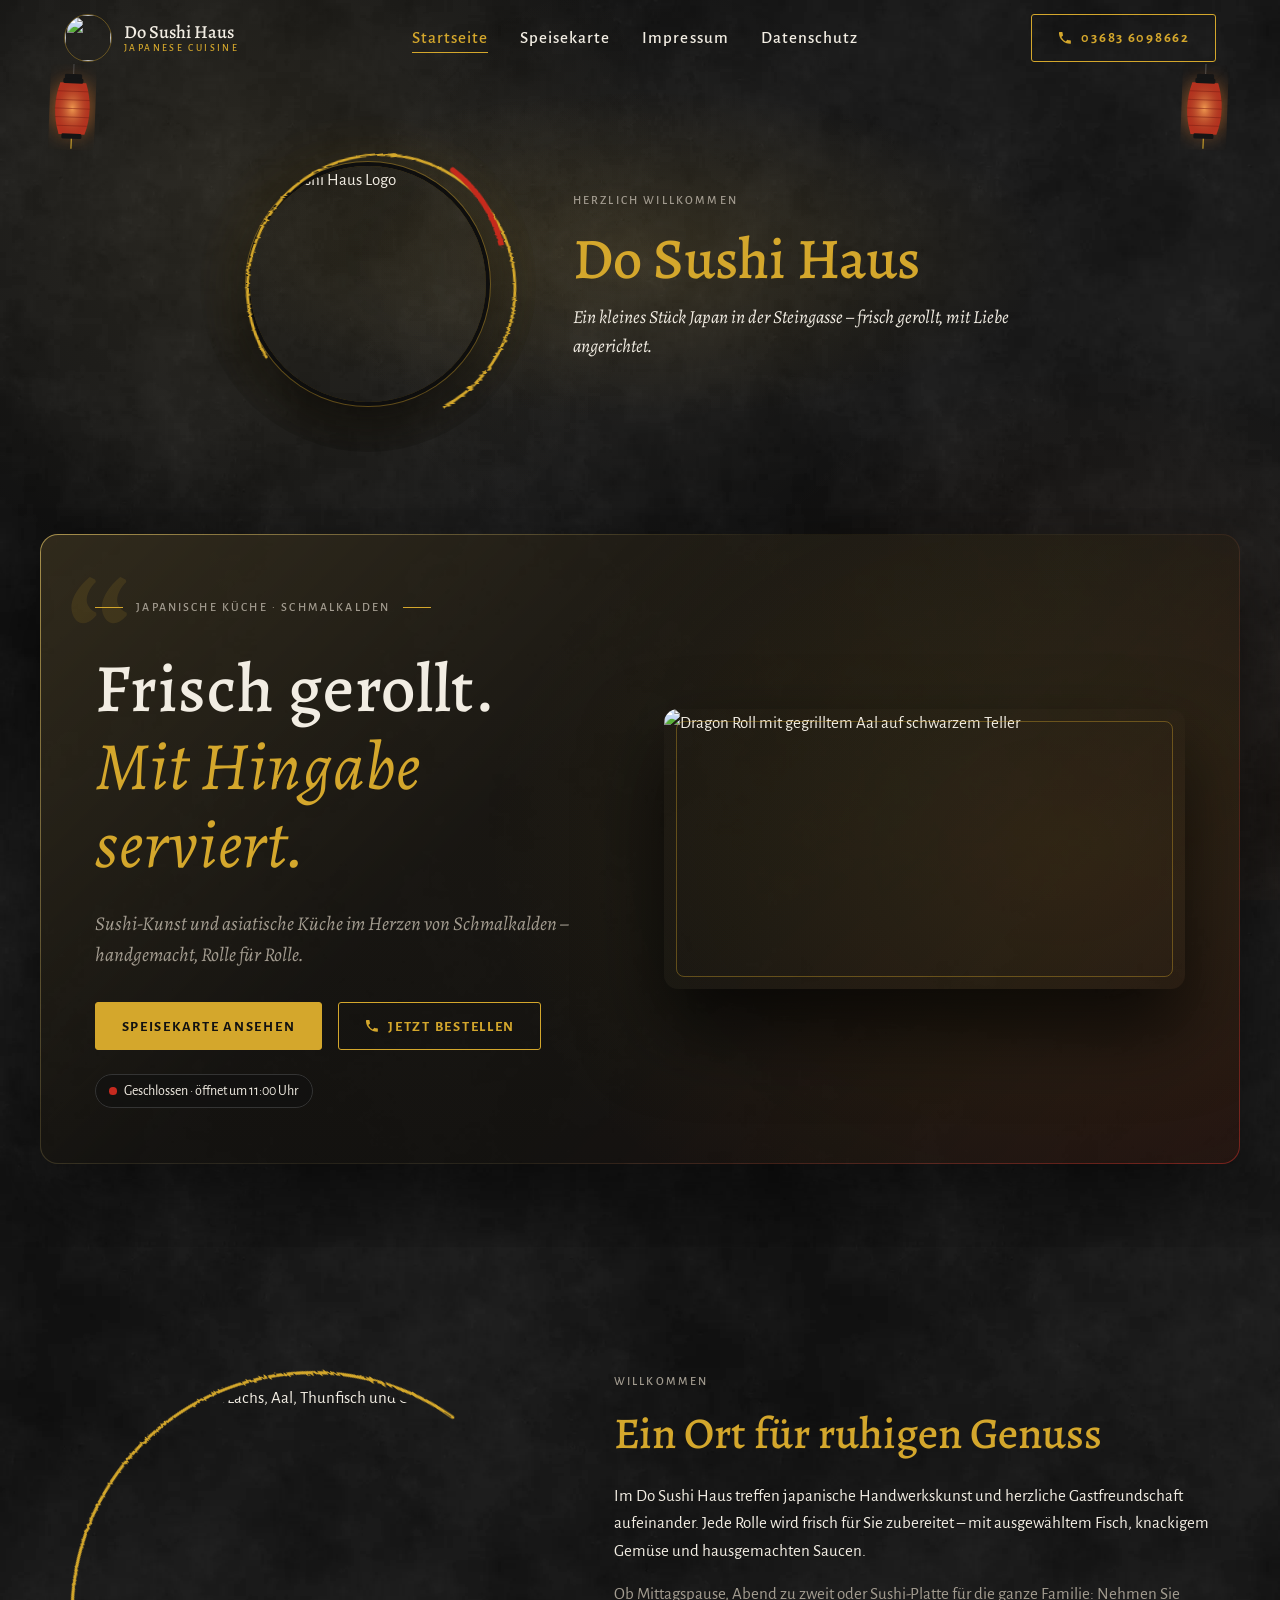
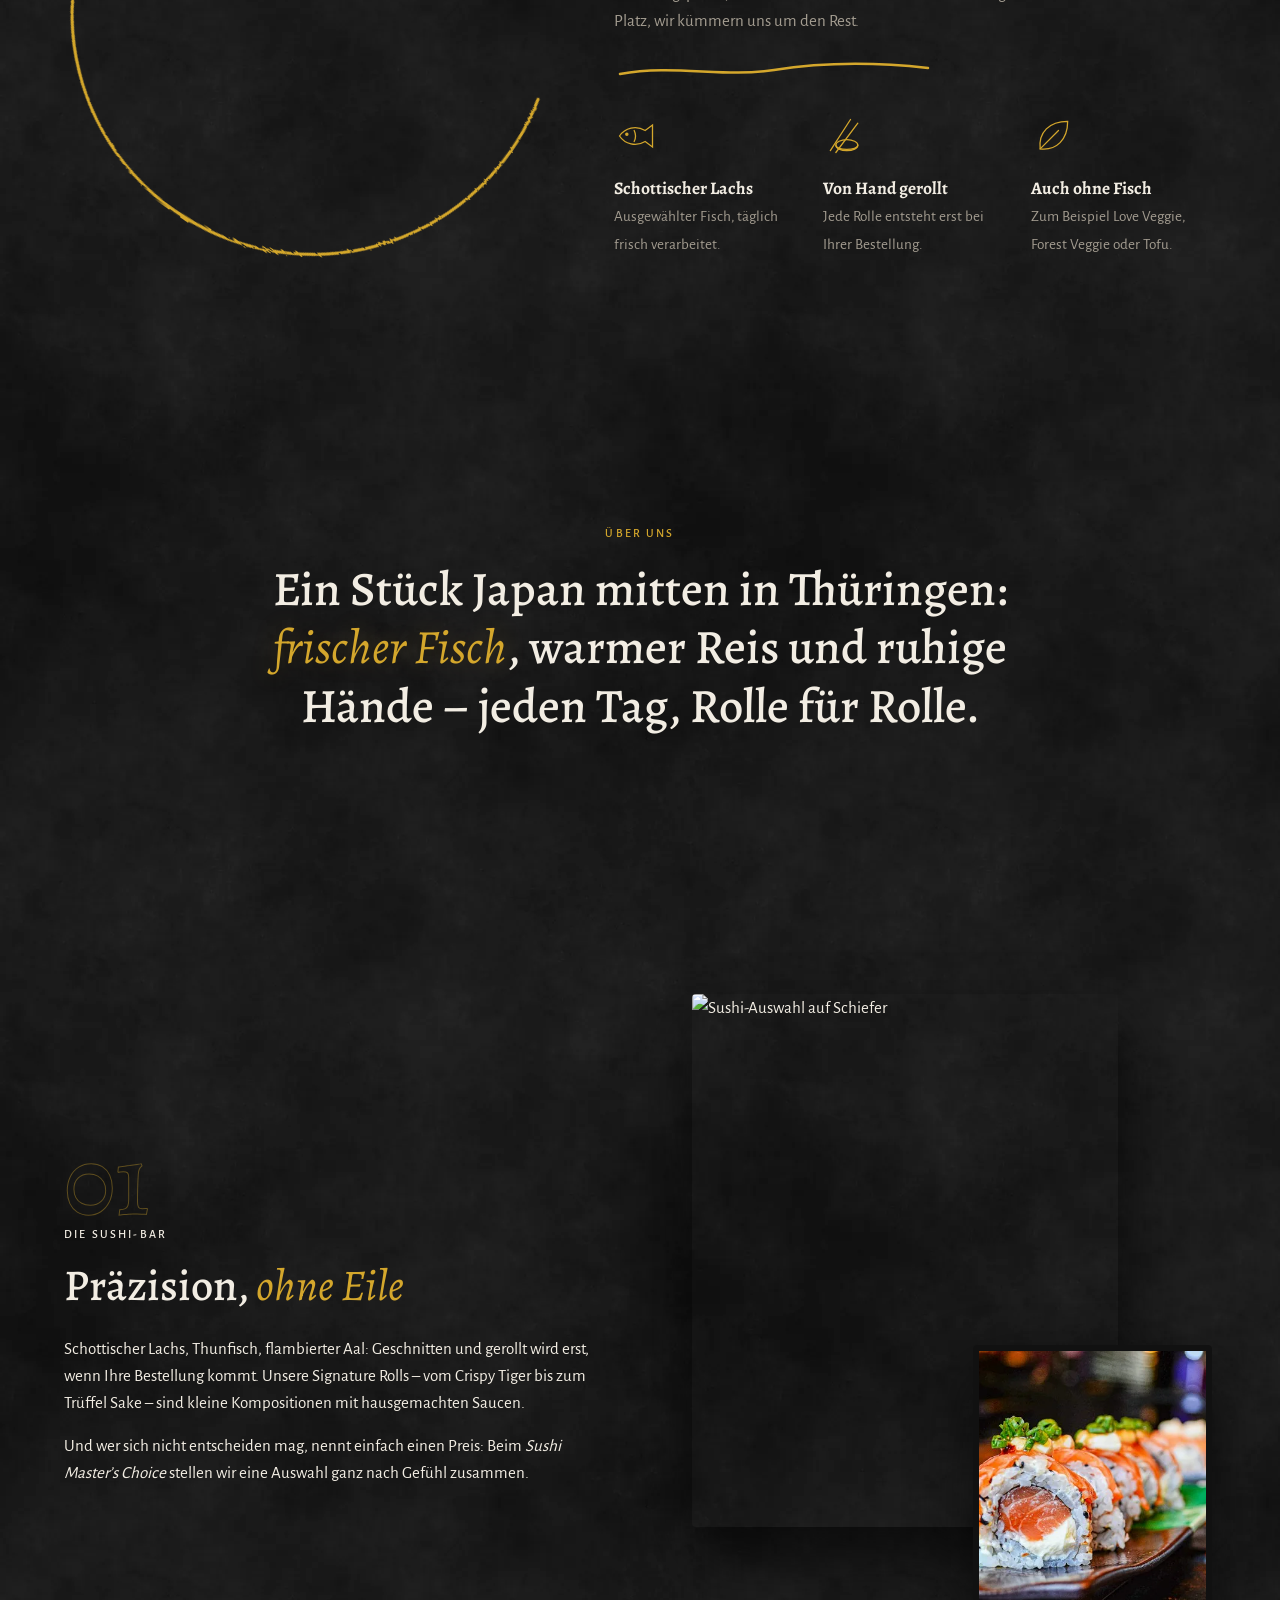
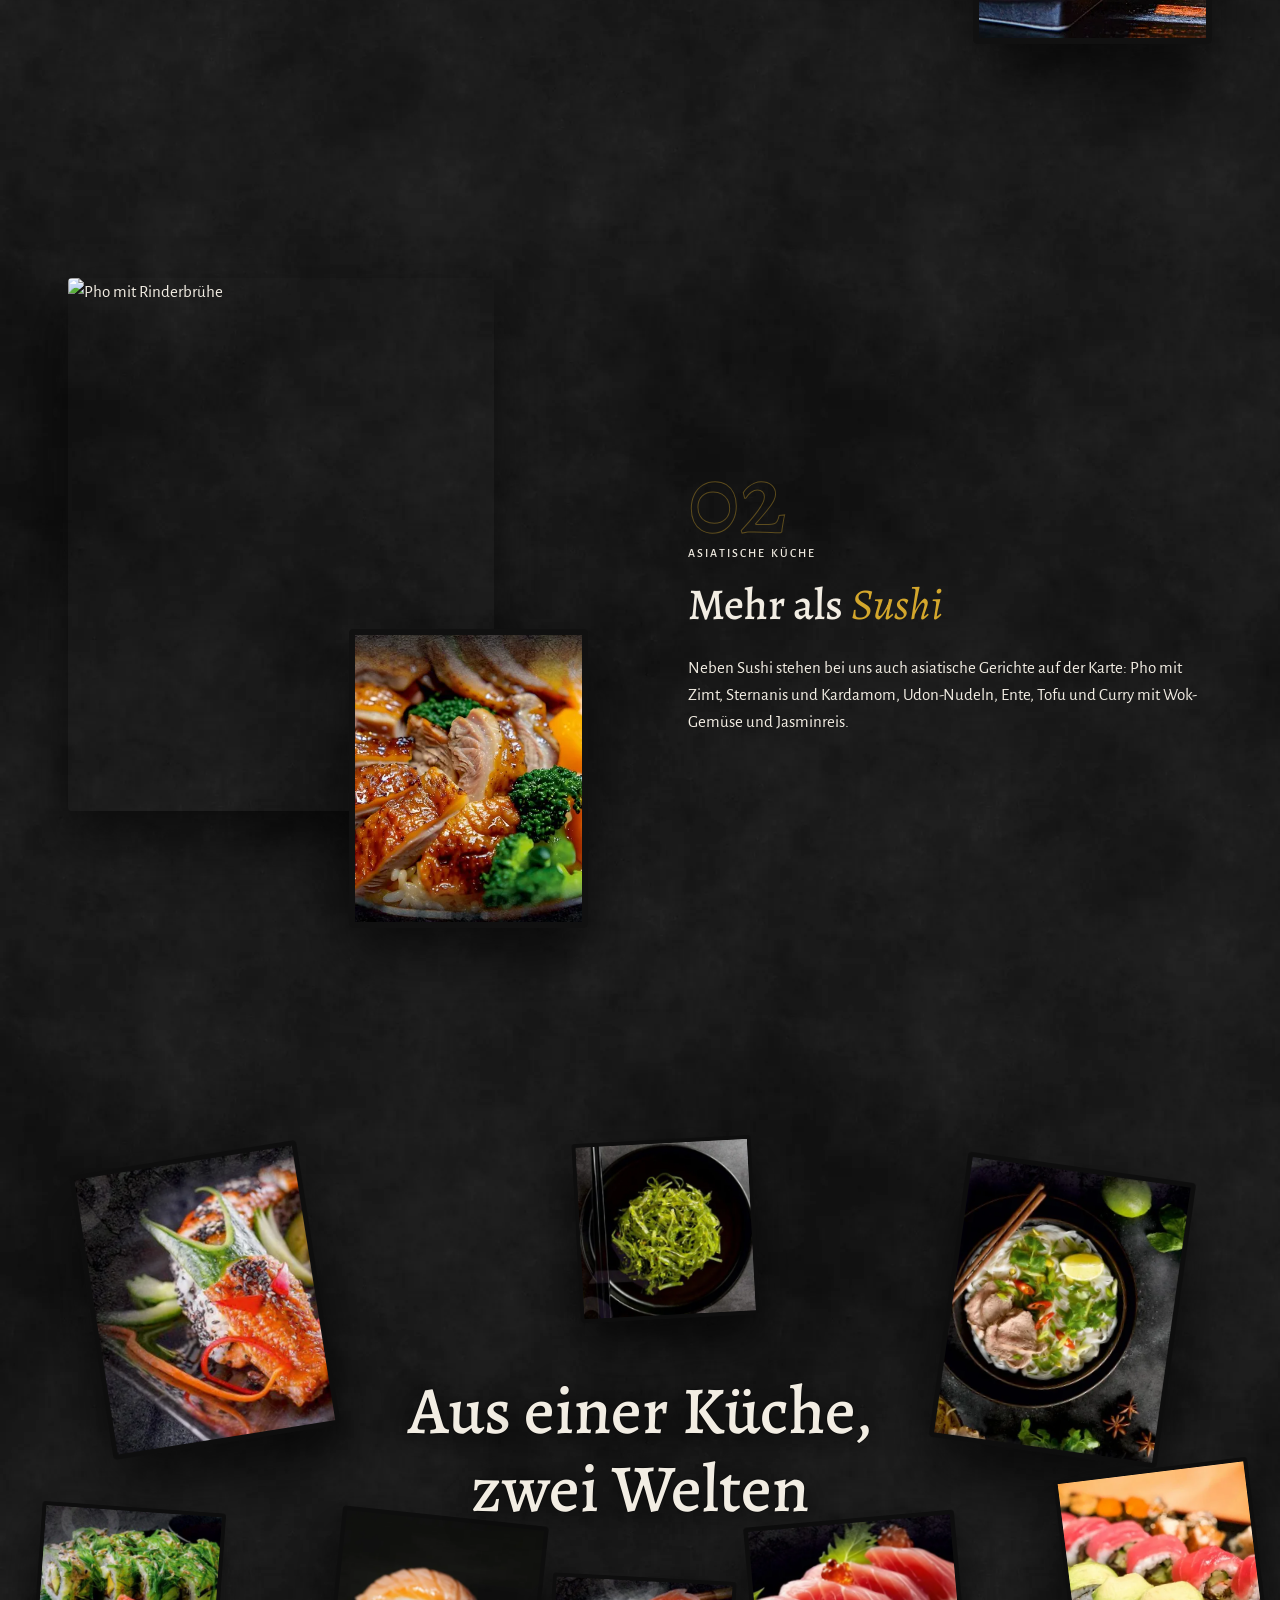
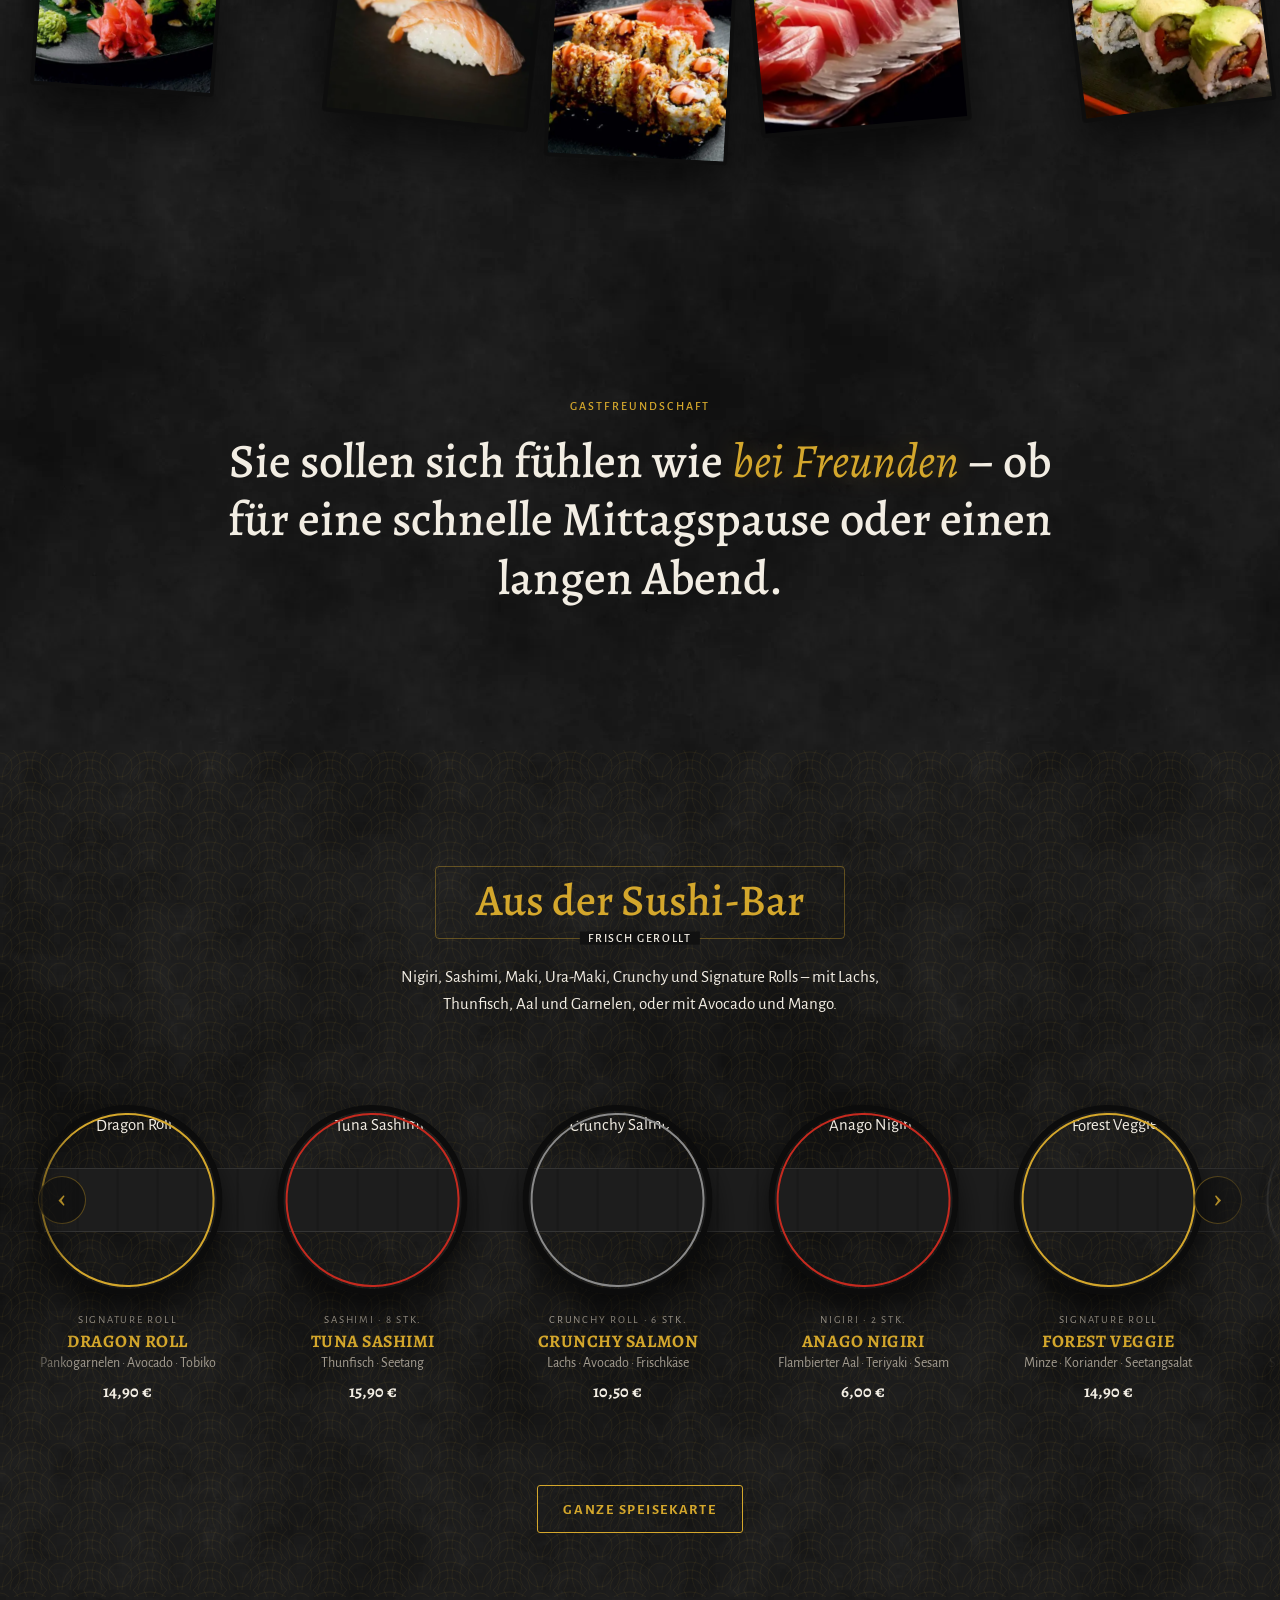
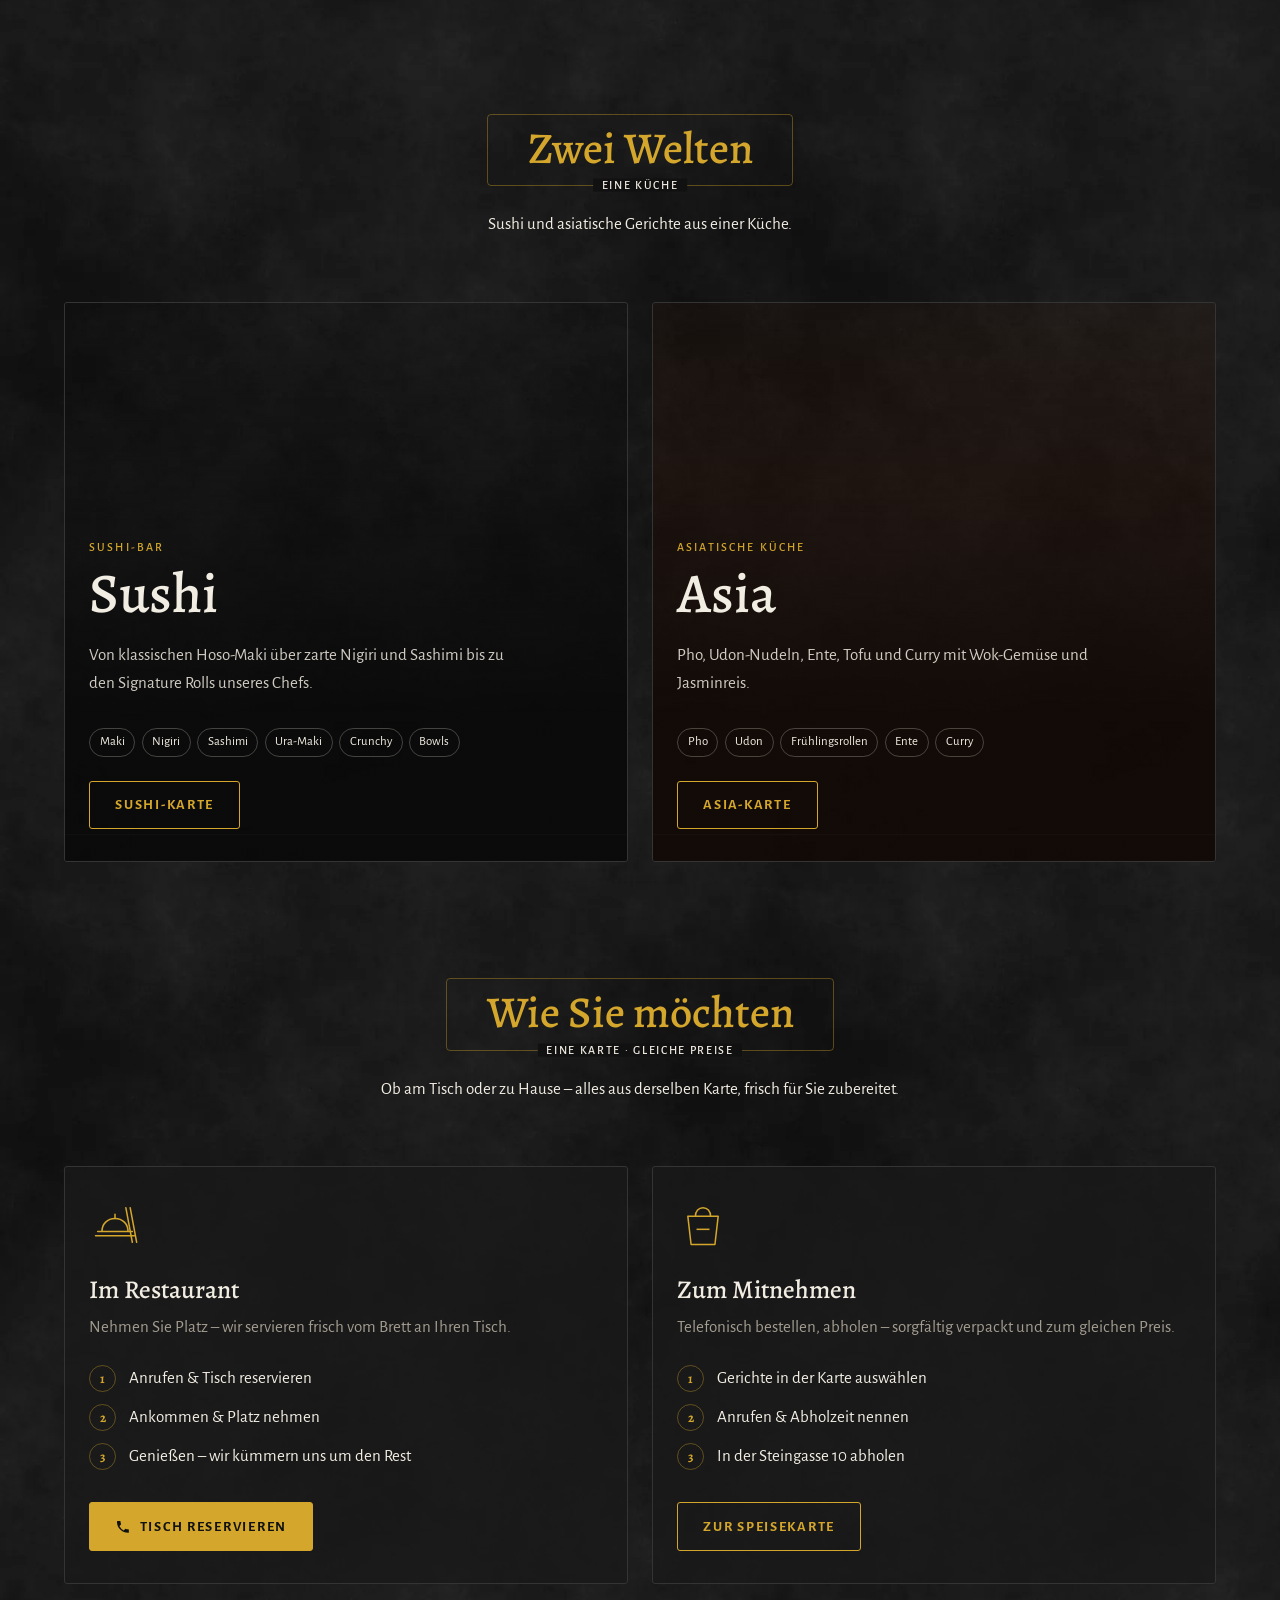
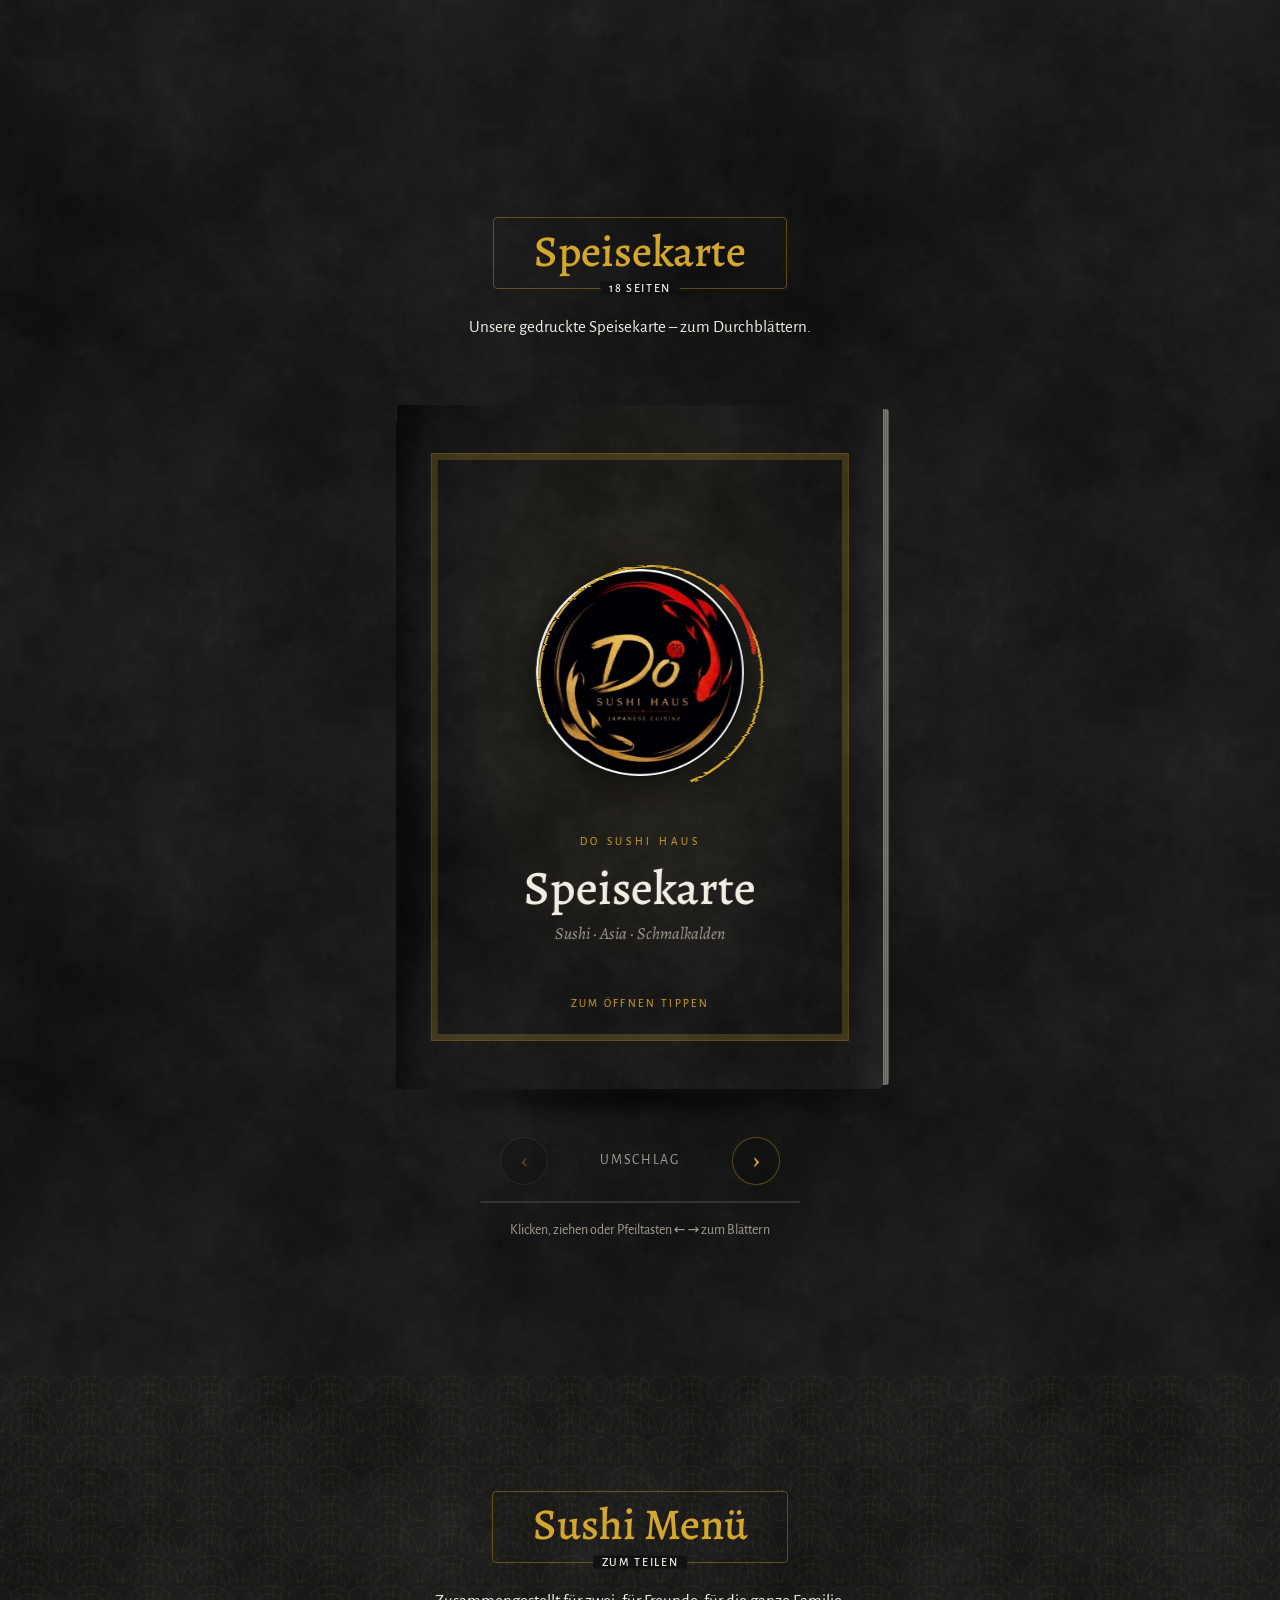
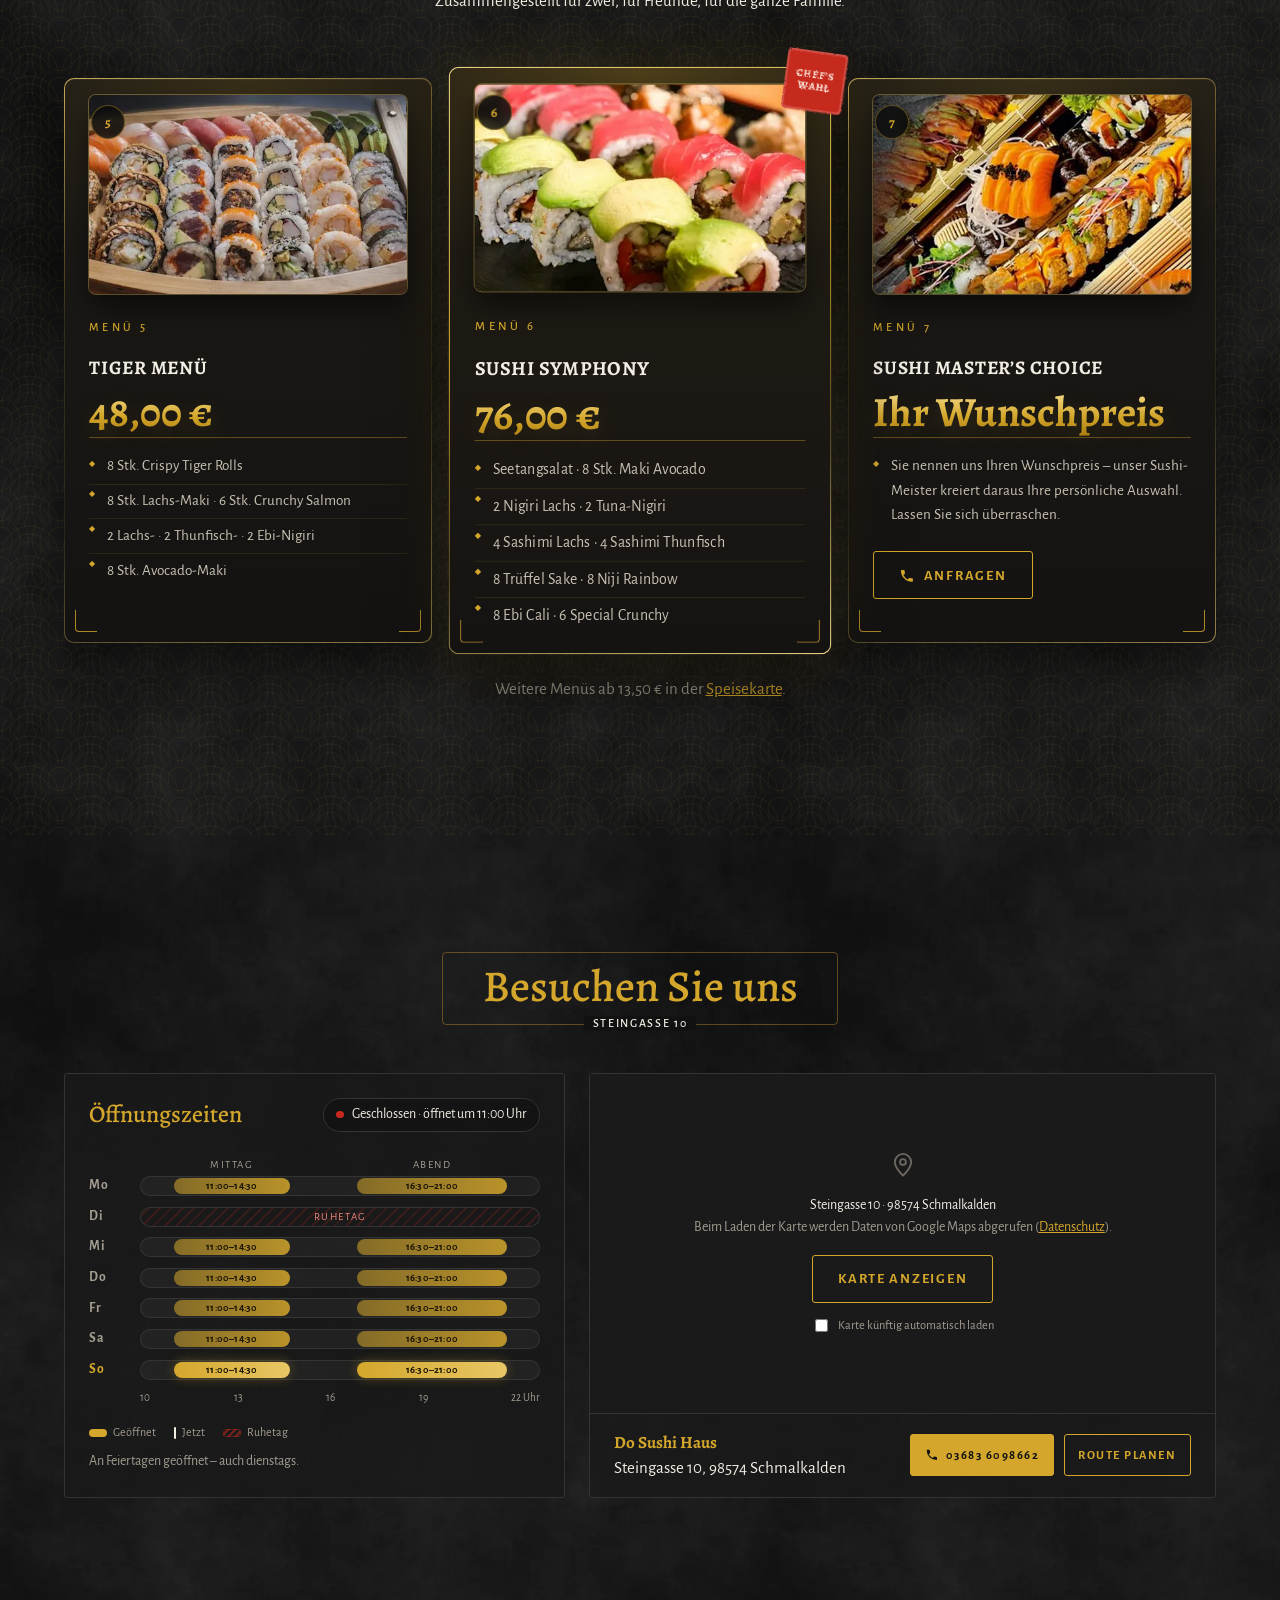
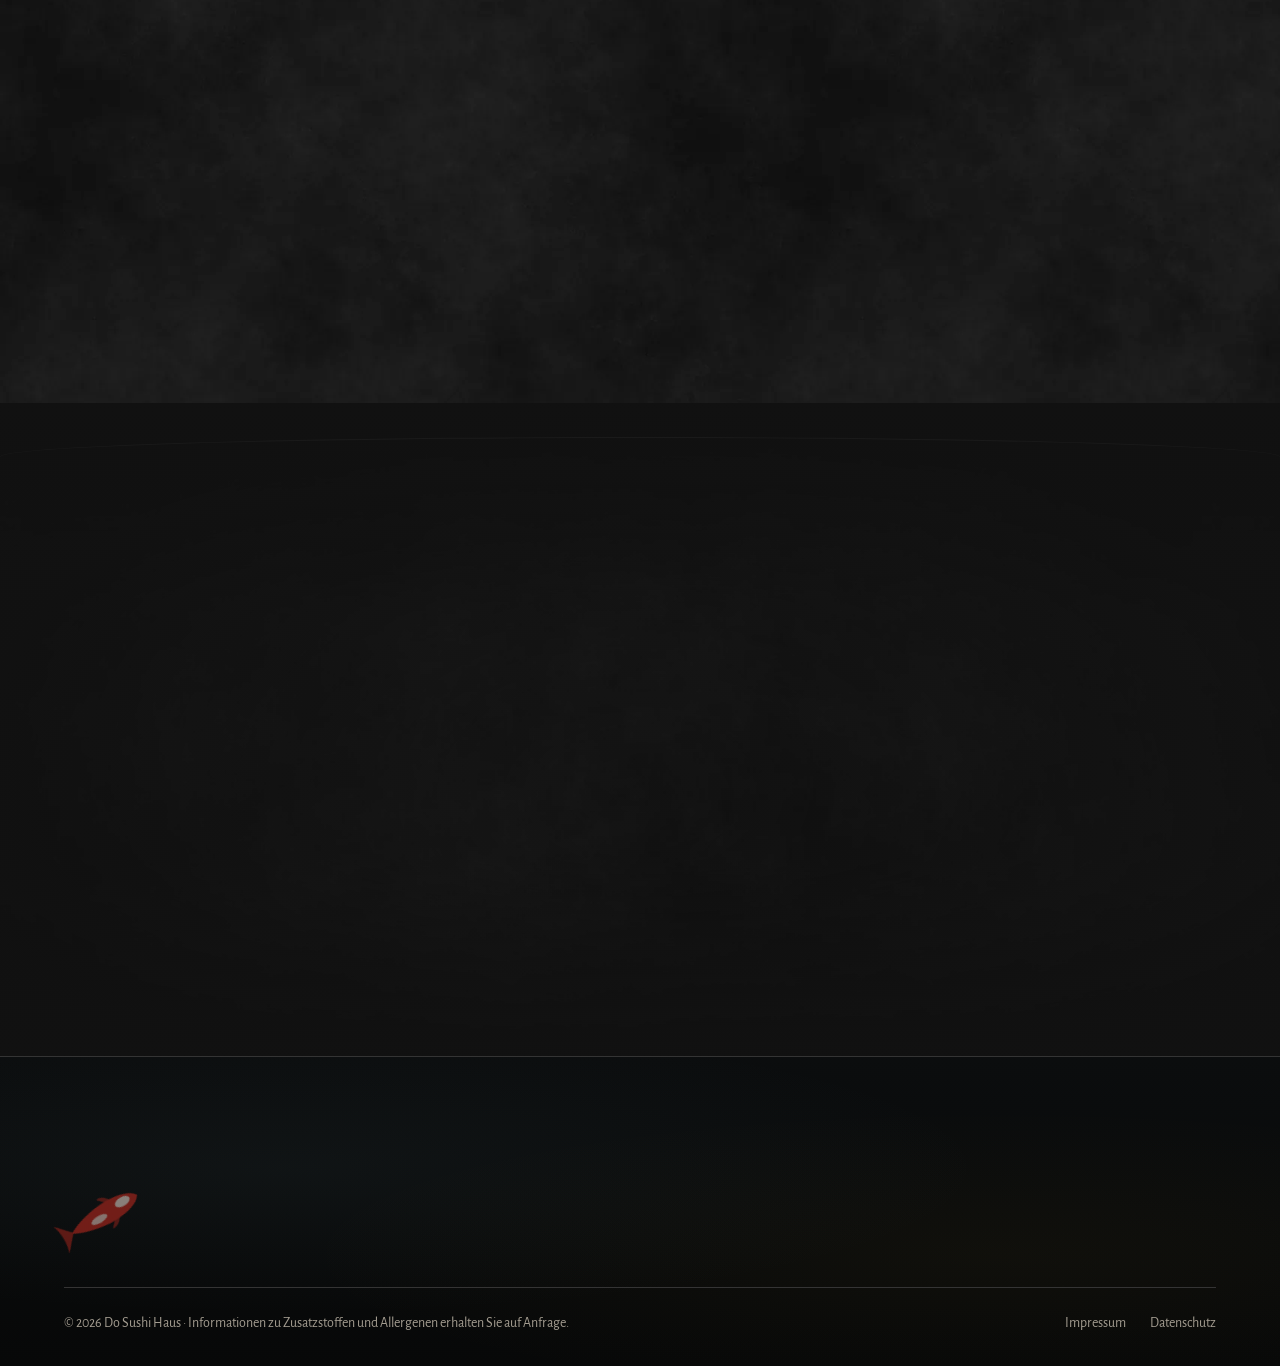
==== index.html @ 685c4ec5 "feat: enhance homepage layout and styles" ====
<!doctype html>
<html lang="de">
<head>
<meta charset="utf-8">
<meta name="viewport" content="width=device-width, initial-scale=1, viewport-fit=cover">
<title>Do Sushi Haus</title>
<meta name="description" content="Frisch gerolltes Sushi, Signature Rolls und asiatische Küche im Do Sushi Haus, Steingasse 10, Schmalkalden. Täglich außer Dienstag geöffnet. Bestellung: 03683 6098662.">
<meta name="theme-color" content="#111111">
<link rel="icon" type="image/png" sizes="32x32" href="assets/img/favicon-32.png">
<link rel="icon" type="image/png" sizes="192x192" href="assets/img/icon-192.png">
<link rel="apple-touch-icon" href="assets/img/apple-touch-icon.png">
<meta property="og:title" content="Do Sushi Haus · Schmalkalden">
<meta property="og:description" content="Sushi-Kunst und asiatische Küche im Herzen von Schmalkalden.">
<meta property="og:image" content="assets/img/dragon.webp">
<link rel="preload" href="fonts/alegreya-latin-500-normal.woff2" as="font" type="font/woff2" crossorigin>
<link rel="stylesheet" href="css/style.css">
<link rel="stylesheet" href="css/home.css">
<link rel="stylesheet" href="css/motion.css">
<link rel="stylesheet" href="css/book.css">
<link rel="stylesheet" href="css/about.css">
<script type="application/ld+json">
{
  "@context": "https://schema.org",
  "@type": "Restaurant",
  "name": "Do Sushi Haus",
  "servesCuisine": ["Japanisch", "Sushi", "Asiatisch"],
  "telephone": "+49 3683 6098662",
  "address": { "@type": "PostalAddress", "streetAddress": "Steingasse 10", "postalCode": "98574", "addressLocality": "Schmalkalden", "addressCountry": "DE" },
  "openingHoursSpecification": [
    { "@type": "OpeningHoursSpecification", "dayOfWeek": ["Monday","Wednesday","Thursday","Friday","Saturday","Sunday"], "opens": "11:00", "closes": "14:30" },
    { "@type": "OpeningHoursSpecification", "dayOfWeek": ["Monday","Wednesday","Thursday","Friday","Saturday","Sunday"], "opens": "16:30", "closes": "21:00" }
  ],
  "acceptsReservations": "True"
}
</script>
</head>
<body class="slate">

<!-- ===== Shared SVG symbols ===== -->
<svg width="0" height="0" style="position:absolute" aria-hidden="true">
  <filter id="rough"><feTurbulence type="fractalNoise" baseFrequency=".9" numOctaves="2" result="n"/><feDisplacementMap in="SourceGraphic" in2="n" scale="2.5"/></filter>
  <filter id="brushy"><feTurbulence type="fractalNoise" baseFrequency=".04 .6" numOctaves="2" result="n"/><feDisplacementMap in="SourceGraphic" in2="n" scale="3"/></filter>
  <symbol id="i-phone" viewBox="0 0 24 24"><path fill="currentColor" d="M6.6 10.8a15.1 15.1 0 0 0 6.6 6.6l2.2-2.2c.3-.3.7-.4 1-.2 1.1.4 2.3.6 3.6.6.6 0 1 .4 1 1V20c0 .6-.4 1-1 1A17 17 0 0 1 3 4c0-.6.4-1 1-1h3.5c.6 0 1 .4 1 1 0 1.3.2 2.5.6 3.6.1.3 0 .7-.2 1l-2.3 2.2z"/></symbol>
  <symbol id="i-insta" viewBox="0 0 24 24"><g fill="none" stroke="currentColor" stroke-width="1.6"><rect x="3" y="3" width="18" height="18" rx="5"/><circle cx="12" cy="12" r="4"/><circle cx="17.5" cy="6.5" r=".6" fill="currentColor"/></g></symbol>
  <symbol id="i-pin" viewBox="0 0 24 24"><g fill="none" stroke="currentColor" stroke-width="1.6"><path d="M12 21s-7-6.2-7-11.5A7 7 0 0 1 19 9.5C19 14.8 12 21 12 21z"/><circle cx="12" cy="9.5" r="2.5"/></g></symbol>
  <symbol id="i-fish" viewBox="0 0 48 48"><g fill="none" stroke="currentColor" stroke-width="1.4" stroke-linecap="round"><path d="M6 24c6-9 18-12 28-6l8-6v24l-8-6C24 36 12 33 6 24z"/><circle cx="14" cy="22" r="1.2" fill="currentColor"/><path d="M22 18c2 4 2 8 0 12"/></g></symbol>
  <symbol id="i-hands" viewBox="0 0 48 48"><g fill="none" stroke="currentColor" stroke-width="1.4" stroke-linecap="round"><path d="M8 40 30 6M14 42 38 10"/><ellipse cx="26" cy="34" rx="12" ry="6"/><path d="M14 34c0 6 24 6 24 0"/></g></symbol>
  <symbol id="i-leaf" viewBox="0 0 48 48"><g fill="none" stroke="currentColor" stroke-width="1.4" stroke-linecap="round"><path d="M10 38C8 20 20 8 40 8c0 20-12 32-30 30z"/><path d="M10 38 30 18"/></g></symbol>
  <symbol id="lantern" viewBox="0 0 64 120">
    <line x1="32" y1="0" x2="32" y2="14" stroke="#4a4a4a" stroke-width="1.5"/>
    <ellipse class="lantern__glow" cx="32" cy="62" rx="30" ry="38" fill="#e07a2e"/>
    <rect x="20" y="14" width="24" height="8" rx="2" fill="#151515"/>
    <path d="M14 26 Q2 62 14 98 L50 98 Q62 62 50 26 Z" fill="#b8321f"/>
    <path d="M14 26 Q2 62 14 98 L50 98 Q62 62 50 26 Z" fill="url(#lg)"/>
    <g stroke="#7a1d12" stroke-width="1" fill="none" opacity=".7"><path d="M11 38H53M8 50H56M7 62H57M8 74H56M11 86H53"/></g>
    <rect x="18" y="20" width="28" height="7" rx="2" fill="#151515"/>
    <rect x="18" y="97" width="28" height="7" rx="2" fill="#151515"/>
    <path d="M32 104V118" stroke="#d4a72c" stroke-width="1.5"/>
    <defs><radialGradient id="lg" cx=".5" cy=".5" r=".6"><stop offset="0" stop-color="#ffb35c" stop-opacity=".8"/><stop offset="1" stop-color="#7a1d12" stop-opacity="0"/></radialGradient></defs>
  </symbol>
  <symbol id="koi" viewBox="0 0 100 40">
    <path d="M16 20C8 12 4 6 0 3c4 9 4 25 0 34 4-3 8-9 16-17z" fill="var(--koi-fin, #c62a1f)" opacity=".8"/>
    <path d="M70 11c-4-9-12-11-14-9 4 4 8 8 10 10zM70 29c-4 9-12 11-14 9 4-4 8-8 10-10z" fill="var(--koi-fin, #c62a1f)" opacity=".7"/>
    <path d="M98 20c-6-10-28-14-48-11-15 2-28 6-36 11 8 5 21 9 36 11 20 3 42-1 48-11z" fill="var(--koi-body, #c62a1f)"/>
    <ellipse cx="80" cy="18" rx="9" ry="5" fill="var(--koi-spot, #f2ede3)" opacity=".9"/>
    <ellipse cx="48" cy="22" rx="10" ry="4" fill="var(--koi-spot, #f2ede3)" opacity=".8"/>
  </symbol>
</svg>

<!-- ===== Living background ===== -->
<div class="ambient" aria-hidden="true">
  <div class="ambient__light ambient__light--a"></div>
  <div class="ambient__light ambient__light--b"></div>
  <div class="ambient__spot"></div>
  <div class="ambient__vignette"></div>
</div>

<!-- ===== Header ===== -->
<header class="site-header" id="header">
  <div class="container site-header__inner">
    <a class="brand" href="index.html" aria-label="Do Sushi Haus – Startseite">
      <span class="brand__mark"><img src="assets/img/logo-tmp.webp" alt=""></span>
      <span class="brand__name">Do Sushi Haus<small>Japanese Cuisine</small></span>
    </a>
    <nav class="nav" aria-label="Hauptnavigation">
      <ul>
        <li><a href="index.html" aria-current="page">Startseite</a></li>
        <li><a href="speisekarte.html">Speisekarte</a></li>
        <li><a href="impressum.html">Impressum</a></li>
        <li><a href="datenschutz.html">Datenschutz</a></li>
      </ul>
    </nav>
    <a class="btn btn--ghost header-call" href="tel:+4936836098662"><svg><use href="#i-phone"/></svg>03683 6098662</a>
    <button class="menu-toggle" type="button" aria-label="Menü öffnen" aria-expanded="false" aria-controls="mobileMenu" id="menuToggle"><span></span></button>
  </div>
</header>

<div class="mobile-menu" id="mobileMenu">
  <ul>
    <li><a href="index.html" aria-current="page">Startseite</a></li>
    <li><a href="speisekarte.html">Speisekarte</a></li>
    <li><a href="impressum.html">Impressum</a></li>
    <li><a href="datenschutz.html">Datenschutz</a></li>
  </ul>
  <div>
    <p class="label">Bestellung &amp; Reservierung</p>
    <a class="btn btn--primary" href="tel:+4936836098662" style="width:100%"><svg><use href="#i-phone"/></svg>03683 6098662</a>
  </div>
</div>

<main id="top">

  <!-- ===== Hero ===== -->
  <!-- ===== Brand: logo stands on its own ===== -->
  <section class="brand-band">
    <div class="hero__lanterns brand-band__lanterns" aria-hidden="true" data-drop>
      <span class="lantern" style="--size:46px"><svg viewBox="0 0 64 120"><use href="#lantern"/></svg></span>
      <span class="lantern" style="--size:46px;--delay:-2.2s"><svg viewBox="0 0 64 120"><use href="#lantern"/></svg></span>
    </div>
    <div class="container brand-band__inner">
      <div class="brand-band__logo reveal-ink">
        <img src="assets/img/logo-tmp.webp" alt="Do Sushi Haus Logo">
        <svg class="ring-draw" viewBox="0 0 100 100" aria-hidden="true" filter="url(#brushy)" data-rotate="0.04"><path pathLength="1" d="M14 70A44 44 0 1 1 70 93" stroke="#d4a72c" stroke-width=".9" fill="none" stroke-linecap="round"/><path pathLength="1" d="M82 16A44 44 0 0 1 95 42" stroke="#c62a1f" stroke-width="1.8" fill="none" stroke-linecap="round"/></svg>
      </div>
      <div class="brand-band__text" data-stagger="120">
        <p class="label">Herzlich willkommen</p>
        <h2 data-split>Do Sushi Haus</h2>
        <p>Ein kleines Stück Japan in der Steingasse – frisch gerollt, mit Liebe angerichtet.</p>
      </div>
    </div>
  </section>

  <section class="hero">
    <div class="container hero__grid">
      <div class="hero__text" data-stagger="110">
        <p class="label hero__eyebrow">Japanische Küche · Schmalkalden</p>
        <h1 class="display" data-split>Frisch gerollt.<br><em>Mit Hingabe serviert.</em></h1>
        <p class="lead">Sushi-Kunst und asiatische Küche im Herzen von Schmalkalden – handgemacht, Rolle für Rolle.</p>
        <div class="hero__cta">
          <a class="btn btn--primary" href="speisekarte.html">Speisekarte ansehen</a>
          <a class="btn btn--ghost" href="tel:+4936836098662"><svg><use href="#i-phone"/></svg>Jetzt bestellen</a>
        </div>
        <span class="open-badge" data-open-badge>Öffnungszeiten</span>
      </div>
      <div class="hero__visual reveal-ink">
        <div class="hero__dish"><img src="assets/img/dragon.webp" alt="Dragon Roll mit gegrilltem Aal auf schwarzem Teller" fetchpriority="high"></div>

      </div>
    </div>
    <a class="hero__scroll label" href="#willkommen">Entdecken</a>
  </section>


  <!-- ===== Willkommen ===== -->
  <section class="section welcome" id="willkommen">
    <div class="container welcome__grid">
      <div class="welcome__img reveal-ink">
        <img src="assets/img/nigiri.webp" alt="Nigiri-Auswahl mit Lachs, Aal, Thunfisch und Garnele" loading="lazy">
        <svg class="ring-draw" viewBox="0 0 100 100" aria-hidden="true" filter="url(#brushy)" data-rotate="0.03"><path pathLength="1" d="M50 2A48 48 0 1 0 96 38" stroke="#d4a72c" stroke-width=".6"/></svg>
      </div>
      <div data-stagger>
        <p class="label">Willkommen</p>
        <h2 class="h2">Ein Ort für ruhigen Genuss</h2>
        <p>Im Do Sushi Haus treffen japanische Handwerkskunst und herzliche Gastfreundschaft aufeinander. Jede Rolle wird frisch für Sie zubereitet – mit ausgewähltem Fisch, knackigem Gemüse und hausgemachten Saucen.</p>
        <p class="muted">Ob Mittagspause, Abend zu zweit oder Sushi-Platte für die ganze Familie: Nehmen Sie Platz, wir kümmern uns um den Rest.</p>
        <svg class="brush" viewBox="0 0 320 24" aria-hidden="true" style="margin-inline:0"><path pathLength="1" stroke-width="2.5" d="M6 16C60 6 110 20 160 12S260 4 314 10"/></svg>
                <ul class="facts" data-stagger="140">
          <li class="fact"><svg><use href="#i-fish"/></svg><div><b>Schottischer Lachs</b><span>Ausgewählter Fisch, täglich frisch verarbeitet.</span></div></li>
          <li class="fact"><svg><use href="#i-hands"/></svg><div><b>Von Hand gerollt</b><span>Jede Rolle entsteht erst bei Ihrer Bestellung.</span></div></li>
          <li class="fact"><svg><use href="#i-leaf"/></svg><div><b>Auch ohne Fisch</b><span>Zum Beispiel Love Veggie, Forest Veggie oder Tofu.</span></div></li>
        </ul>
      </div>
    </div>
  </section>

  <!-- ===== Über uns (merged) ===== -->
  <section class="window ab-band" id="ueber-uns">
    <div class="window__bg" aria-hidden="true"><img src="assets/img/bg/lanterns-row-hd.webp" alt=""></div>
    <div class="container">
      <span class="label">Über uns</span>
      <p data-scrub-text>Ein Stück Japan mitten in Thüringen: <em>frischer Fisch</em>, warmer Reis und ruhige Hände – jeden Tag, Rolle für Rolle.</p>
    </div>
  </section>

  <div class="container">
    <section class="chapter chapter--flip">
      <div class="chapter__media reveal"><img class="m1" src="assets/img/sushi-cover.webp" alt="Sushi-Auswahl auf Schiefer" loading="lazy" style="object-position:50% 75%"><img class="m2" src="assets/img/dish/p1.webp" alt="" loading="lazy"></div>
      <div data-stagger>
        <span class="chapter__num">01</span>
        <p class="label">Die Sushi-Bar</p>
        <h2>Präzision, <em>ohne Eile</em></h2>
        <p>Schottischer Lachs, Thunfisch, flambierter Aal: Geschnitten und gerollt wird erst, wenn Ihre Bestellung kommt. Unsere Signature Rolls – vom Crispy Tiger bis zum Trüffel Sake – sind kleine Kompositionen mit hausgemachten Saucen.</p>
        <p>Und wer sich nicht entscheiden mag, nennt einfach einen Preis: Beim <em>Sushi Master’s Choice</em> stellen wir eine Auswahl ganz nach Gefühl zusammen.</p>
      </div>
    </section>

    <section class="chapter">
      <div class="chapter__media reveal steam-wrap"><img class="m1" src="assets/img/pho.webp" alt="Pho mit Rinderbrühe" loading="lazy"><img class="m2" src="assets/img/dish/h7.webp" alt="" loading="lazy"><span class="steam" aria-hidden="true" style="left:40%;bottom:50%"><span></span><span></span><span></span></span></div>
      <div data-stagger>
        <span class="chapter__num">02</span>
        <p class="label">Asiatische Küche</p>
        <h2>Mehr als <em>Sushi</em></h2>
        <p>Neben Sushi stehen bei uns auch asiatische Gerichte auf der Karte: Pho mit Zimt, Sternanis und Kardamom, Udon-Nudeln, Ente, Tofu und Curry mit Wok-Gemüse und Jasminreis.</p>
      </div>
    </section>
  </div>

  <section class="spread" data-spread aria-label="Eindrücke aus unserer Küche">
    <div class="spread__stack"><figure class="spread__item" data-x="-34" data-y="-150" data-r="-9" data-s="1" style="z-index:1"><img src="assets/img/dish/p2.webp" alt="" loading="lazy"></figure><figure class="spread__item spread__item--sq" data-x="-16" data-y="170" data-r="6" data-s="0.9" style="z-index:2"><img src="assets/img/dish/n1.webp" alt="" loading="lazy"></figure><figure class="spread__item" data-x="33" data-y="-140" data-r="8" data-s="1" style="z-index:3"><img src="assets/img/dish/h1.webp" alt="" loading="lazy"></figure><figure class="spread__item spread__item--sq" data-x="17" data-y="175" data-r="-5" data-s="0.92" style="z-index:4"><img src="assets/img/dish/s2.webp" alt="" loading="lazy"></figure><figure class="spread__item spread__item--sq" data-x="-40" data-y="150" data-r="4" data-s="0.8" style="z-index:5"><img src="assets/img/dish/p11.webp" alt="" loading="lazy"></figure><figure class="spread__item" data-x="41" data-y="140" data-r="-7" data-s="0.85" style="z-index:6"><img src="assets/img/dish/menu6.webp" alt="" loading="lazy"></figure><figure class="spread__item spread__item--sq" data-x="2" data-y="-220" data-r="-3" data-s="0.78" style="z-index:7"><img src="assets/img/dish/a1.webp" alt="" loading="lazy"></figure><figure class="spread__item spread__item--sq" data-x="0" data-y="220" data-r="3" data-s="0.8" style="z-index:8"><img src="assets/img/dish/c7.webp" alt="" loading="lazy"></figure></div>
    <div class="spread__title"><h2 data-scrub-text>Aus einer Küche, zwei Welten</h2></div>
  </section>

  <section class="window ab-band">
    <div class="window__bg" aria-hidden="true"><img src="assets/img/bg/lanterns-alley-hd.webp" alt="" style="object-position:50% 30%"></div>
    <div class="container">
      <span class="label">Gastfreundschaft</span>
      <p data-scrub-text>Sie sollen sich fühlen wie <em>bei Freunden</em> – ob für eine schnelle Mittagspause oder einen langen Abend.</p>
    </div>
  </section>

  <!-- ===== Signature belt ===== -->
  <section class="section waves" id="signature" style="padding-bottom:var(--s-6)">
    <div class="container section-head">
      <div class="title-frame" data-frame>
        <h2 class="title-frame__box">Aus der Sushi-Bar<span class="title-frame__sub">FRISCH GEROLLT</span></h2>
        <p class="title-frame__desc">Nigiri, Sashimi, Maki, Ura-Maki, Crunchy und Signature Rolls – mit Lachs, Thunfisch, Aal und Garnelen, oder mit Avocado und Mango.</p>
      </div>
    </div>
    <div class="belt reveal" id="belt" aria-roledescription="Karussell" aria-label="Gerichte aus unserer Sushi-Bar">
      <div class="belt__track" id="beltTrack">
        <article class="plate"><div class="plate__dish"><img src="assets/img/belt/dragon-roll.webp" alt="Dragon Roll" loading="lazy" draggable="false"></div><p class="plate__kicker">Signature Roll</p><h3 class="plate__name">Dragon Roll</h3><p class="plate__meta">Pankogarnelen · Avocado · Tobiko</p><p class="plate__price">14,90 €</p></article>
        <article class="plate" style="--plate:var(--koi)"><div class="plate__dish"><img src="assets/img/belt/tuna-sashimi.webp" alt="Tuna Sashimi" loading="lazy" draggable="false"></div><p class="plate__kicker">Sashimi · 8 Stk.</p><h3 class="plate__name">Tuna Sashimi</h3><p class="plate__meta">Thunfisch · Seetang</p><p class="plate__price">15,90 €</p></article>
        <article class="plate" style="--plate:#8a8a8a"><div class="plate__dish"><img src="assets/img/belt/crunchy-salmon.webp" alt="Crunchy Salmon" loading="lazy" draggable="false"></div><p class="plate__kicker">Crunchy Roll · 6 Stk.</p><h3 class="plate__name">Crunchy Salmon</h3><p class="plate__meta">Lachs · Avocado · Frischkäse</p><p class="plate__price">10,50 €</p></article>
        <article class="plate" style="--plate:var(--koi)"><div class="plate__dish"><img src="assets/img/belt/anago-nigiri.webp" alt="Anago Nigiri" loading="lazy" draggable="false"></div><p class="plate__kicker">Nigiri · 2 Stk.</p><h3 class="plate__name">Anago Nigiri</h3><p class="plate__meta">Flambierter Aal · Teriyaki · Sesam</p><p class="plate__price">6,00 €</p></article>
        <article class="plate"><div class="plate__dish"><img src="assets/img/belt/forest-veggie.webp" alt="Forest Veggie" loading="lazy" draggable="false"></div><p class="plate__kicker">Signature Roll</p><h3 class="plate__name">Forest Veggie</h3><p class="plate__meta">Minze · Koriander · Seetangsalat</p><p class="plate__price">14,90 €</p></article>
        <article class="plate" style="--plate:#8a8a8a"><div class="plate__dish"><img src="assets/img/belt/fresh-bowl.webp" alt="Lachs flambiert" loading="lazy" draggable="false"></div><p class="plate__kicker">Fresh Bowl</p><h3 class="plate__name">Lachs flambiert</h3><p class="plate__meta">Sushi-Reis · Avocado · Edamame</p><p class="plate__price">13,90 €</p></article>
        <article class="plate"><div class="plate__dish"><img src="assets/img/belt/tuna-maki.webp" alt="Tuna Maki" loading="lazy" draggable="false"></div><p class="plate__kicker">Hoso-Maki · 8 Stk.</p><h3 class="plate__name">Tuna Maki</h3><p class="plate__meta">Thunfisch</p><p class="plate__price">5,90 €</p></article>
        <article class="plate" style="--plate:#8a8a8a"><div class="plate__dish"><img src="assets/img/belt/ebi-temptation.webp" alt="Ebi Temptation" loading="lazy" draggable="false"></div><p class="plate__kicker">Vorspeise</p><h3 class="plate__name">Ebi Temptation</h3><p class="plate__meta">Panko-Großgarnelen auf Salat</p><p class="plate__price">8,00 €</p></article>
        <article class="plate" style="--plate:var(--koi)"><div class="plate__dish"><img src="assets/img/belt/sake-sashimi.webp" alt="Sake Sashimi" loading="lazy" draggable="false"></div><p class="plate__kicker">Sashimi · 8 Stk.</p><h3 class="plate__name">Sake Sashimi</h3><p class="plate__meta">Schottischer Lachs · Seetang</p><p class="plate__price">14,90 €</p></article>
        <article class="plate" style="--plate:#8a8a8a"><div class="plate__dish"><img src="assets/img/belt/special-crunchy.webp" alt="Special Crunchy" loading="lazy" draggable="false"></div><p class="plate__kicker">Crunchy Roll · 6 Stk.</p><h3 class="plate__name">Special Crunchy</h3><p class="plate__meta">Surimi · Lachs · Thunfisch · Garnelen</p><p class="plate__price">15,90 €</p></article>
        <article class="plate" style="--plate:var(--koi)"><div class="plate__dish"><img src="assets/img/belt/ebi-nigiri.webp" alt="Ebi Nigiri" loading="lazy" draggable="false"></div><p class="plate__kicker">Nigiri · 2 Stk.</p><h3 class="plate__name">Ebi Nigiri</h3><p class="plate__meta">Garnelen</p><p class="plate__price">5,00 €</p></article>
        <article class="plate"><div class="plate__dish"><img src="assets/img/belt/alaska-salmon.webp" alt="Alaska Salmon" loading="lazy" draggable="false"></div><p class="plate__kicker">Ura-Maki · 8 Stk.</p><h3 class="plate__name">Alaska Salmon</h3><p class="plate__meta">Lachs · Avocado · Sesam · Tobiko</p><p class="plate__price">9,50 €</p></article>
        <article class="plate" style="--plate:#8a8a8a"><div class="plate__dish"><img src="assets/img/belt/wakame-salat.webp" alt="Wakame Salat" loading="lazy" draggable="false"></div><p class="plate__kicker">Vorspeise</p><h3 class="plate__name">Wakame Salat</h3><p class="plate__meta">Seetang · Avocado · Rettich · Sesam</p><p class="plate__price">5,50 €</p></article>
        <article class="plate" style="--plate:var(--koi)"><div class="plate__dish"><img src="assets/img/belt/tuna-nigiri.webp" alt="Tuna Nigiri" loading="lazy" draggable="false"></div><p class="plate__kicker">Nigiri · 2 Stk.</p><h3 class="plate__name">Tuna Nigiri</h3><p class="plate__meta">Thunfisch</p><p class="plate__price">5,50 €</p></article>
        <article class="plate"><div class="plate__dish"><img src="assets/img/belt/mango-maki.webp" alt="Mango Maki" loading="lazy" draggable="false"></div><p class="plate__kicker">Hoso-Maki · 8 Stk.</p><h3 class="plate__name">Mango Maki</h3><p class="plate__meta">Mango</p><p class="plate__price">5,00 €</p></article>
        <article class="plate" style="--plate:var(--koi)"><div class="plate__dish"><img src="assets/img/belt/flambeed-sake.webp" alt="Nigiri-Auswahl" loading="lazy" draggable="false"></div><p class="plate__kicker">Nigiri · 2 Stk.</p><h3 class="plate__name">Nigiri-Auswahl</h3><p class="plate__meta">Lachs · Aal · Thunfisch · Ebi</p><p class="plate__price">ab 4,70 €</p></article>
        <article class="plate"><div class="plate__dish"><img src="assets/img/belt/masters-choice.webp" alt="Master’s Choice" loading="lazy" draggable="false"></div><p class="plate__kicker">Sushi Menü 7</p><h3 class="plate__name">Master’s Choice</h3><p class="plate__meta">Ihr Wunschpreis – unser Meister kreiert</p><p class="plate__price">auf Anfrage</p></article>
      </div>
      <button class="belt__nav belt__nav--prev" type="button" aria-label="Vorheriges Gericht" data-belt="-1">‹</button>
      <button class="belt__nav belt__nav--next" type="button" aria-label="Nächstes Gericht" data-belt="1">›</button>
    </div>
    <p class="signature__more"><a class="btn btn--ghost" href="speisekarte.html">Ganze Speisekarte</a></p>
  </section>

  <!-- ===== Two worlds ===== -->
  <section class="section" id="welten">
    <div class="container">
      <div class="section-head">
        <div class="title-frame" data-frame>
          <h2 class="title-frame__box">Zwei Welten<span class="title-frame__sub">EINE KÜCHE</span></h2>
          <p class="title-frame__desc">Sushi und asiatische Gerichte aus einer Küche.</p>
        </div>
      </div>
      <div class="worlds" data-stagger="160">
        <a class="world" href="speisekarte.html#sushi">
          <span class="world__img"><img src="assets/img/crunchy.webp" alt="" loading="lazy" style="object-position:40% 60%" data-speed="0.12"></span>
          <span class="label">Sushi-Bar</span>
          <h3>Sushi</h3>
          <p>Von klassischen Hoso-Maki über zarte Nigiri und Sashimi bis zu den Signature Rolls unseres Chefs.</p>
          <ul class="chips"><li>Maki</li><li>Nigiri</li><li>Sashimi</li><li>Ura-Maki</li><li>Crunchy</li><li>Bowls</li></ul>
          <span class="btn btn--ghost">Sushi-Karte</span>
        </a>
        <a class="world world--asia" href="speisekarte.html#asia">
          <span class="world__img steam-wrap"><img src="assets/img/pho.webp" alt="" loading="lazy" style="object-position:40% 30%" data-speed="0.12"><span class="steam" aria-hidden="true"><span></span><span></span><span></span></span></span>
          <span class="label">Asiatische Küche</span>
          <h3>Asia</h3>
          <p>Pho, Udon-Nudeln, Ente, Tofu und Curry mit Wok-Gemüse und Jasminreis.</p>
          <ul class="chips"><li>Pho</li><li>Udon</li><li>Frühlingsrollen</li><li>Ente</li><li>Curry</li></ul>
          <span class="btn btn--ghost">Asia-Karte</span>
        </a>
      </div>
    </div>
  </section>



  <!-- ===== Dine-in & takeaway ===== -->
  <section class="section" id="genuss" style="padding-top:0">
    <div class="container">
      <div class="section-head">
        <div class="title-frame" data-frame>
          <h2 class="title-frame__box">Wie Sie möchten<span class="title-frame__sub">EINE KARTE · GLEICHE PREISE</span></h2>
          <p class="title-frame__desc">Ob am Tisch oder zu Hause – alles aus derselben Karte, frisch für Sie zubereitet.</p>
        </div>
      </div>
      <div class="ways" data-stagger="160">
        <article class="way">
          <svg class="way__icon" viewBox="0 0 48 48" aria-hidden="true"><g fill="none" stroke="currentColor" stroke-width="1.4" stroke-linecap="round"><path d="M8 30h32M12 30c0-7 5-12 12-12s12 5 12 12"/><path d="M24 18v-4M6 34h36"/><path d="M34 8 40 40"/><path d="M38 8 44 40"/></g></svg>
          <h3>Im Restaurant</h3>
          <p>Nehmen Sie Platz – wir servieren frisch vom Brett an Ihren Tisch.</p>
          <ol class="steps"><li>Anrufen &amp; Tisch reservieren</li><li>Ankommen &amp; Platz nehmen</li><li>Genießen – wir kümmern uns um den Rest</li></ol>
          <a class="btn btn--primary" href="tel:+4936836098662"><svg><use href="#i-phone"/></svg>Tisch reservieren</a>
        </article>
        <article class="way">
          <svg class="way__icon" viewBox="0 0 48 48" aria-hidden="true"><g fill="none" stroke="currentColor" stroke-width="1.4" stroke-linejoin="round"><path d="M10 16h28l-3 26H13z"/><path d="M17 16c0-5 3-8 7-8s7 3 7 8"/><path d="M18 28h12"/></g></svg>
          <h3>Zum Mitnehmen</h3>
          <p>Telefonisch bestellen, abholen – sorgfältig verpackt und zum gleichen Preis.</p>
          <ol class="steps"><li>Gerichte in der Karte auswählen</li><li>Anrufen &amp; Abholzeit nennen</li><li>In der Steingasse 10 abholen</li></ol>
          <a class="btn btn--ghost" href="speisekarte.html">Zur Speisekarte</a>
        </article>
      </div>
    </div>
  </section>
  <!-- ===== Flip-book menu ===== -->
  <section class="section" id="karte">
    <div class="container">
      <div class="section-head">
        <div class="title-frame" data-frame>
          <h2 class="title-frame__box">Speisekarte<span class="title-frame__sub">18 SEITEN</span></h2>
          <p class="title-frame__desc">Unsere gedruckte Speisekarte – zum Durchblättern.</p>
        </div>
      </div>
      <div class="book reveal" data-book data-pages="18" data-src="assets/book/p{n}.webp"></div>
    </div>
  </section>
  <!-- ===== Sushi menus ===== -->
  <section class="section waves" id="menus">
    <div class="container">
      <div class="section-head">
        <div class="title-frame" data-frame>
          <h2 class="title-frame__box">Sushi Menü<span class="title-frame__sub">ZUM TEILEN</span></h2>
          <p class="title-frame__desc">Zusammengestellt für zwei, für Freunde, für die ganze Familie.</p>
        </div>
      </div>
      <div class="sets" data-stagger="130">
        <article class="set-card set-card--img"><img class="set-card__img" src="assets/img/dish/menu5.webp" alt="" loading="lazy"><p class="label">Menü 5</p><p class="set-card__name">Tiger Menü</p><p class="set-card__price">48,00 €</p>
          <ul style="margin-top:var(--s-3)"><li>8 Stk. Crispy Tiger Rolls</li><li>8 Stk. Lachs-Maki · 6 Stk. Crunchy Salmon</li><li>2 Lachs- · 2 Thunfisch- · 2 Ebi-Nigiri</li><li>8 Stk. Avocado-Maki</li></ul></article>
        <article class="set-card set-card--img"><img class="set-card__img" src="assets/img/dish/menu6.webp" alt="" loading="lazy"><span class="seal">Chef’s<br>Wahl</span><p class="label">Menü 6</p><p class="set-card__name">Sushi Symphony</p><p class="set-card__price">76,00 €</p>
          <ul style="margin-top:var(--s-3)"><li>Seetangsalat · 8 Stk. Maki Avocado</li><li>2 Nigiri Lachs · 2 Tuna-Nigiri</li><li>4 Sashimi Lachs · 4 Sashimi Thunfisch</li><li>8 Trüffel Sake · 8 Niji Rainbow</li><li>8 Ebi Cali · 6 Special Crunchy</li></ul></article>
        <article class="set-card set-card--img"><img class="set-card__img" src="assets/img/dish/menu7.webp" alt="" loading="lazy"><p class="label">Menü 7</p><p class="set-card__name">Sushi Master’s Choice</p><p class="set-card__price">Ihr Wunschpreis</p>
          <ul style="margin-top:var(--s-3)"><li>Sie nennen uns Ihren Wunschpreis – unser Sushi-Meister kreiert daraus Ihre persönliche Auswahl. Lassen Sie sich überraschen.</li></ul>
          <a class="btn btn--ghost" href="tel:+4936836098662" style="margin-top:var(--s-4)"><svg><use href="#i-phone"/></svg>Anfragen</a></article>
      </div>
      <p class="sets__note reveal">Weitere Menüs ab 13,50 € in der <a class="gold" href="speisekarte.html#menu">Speisekarte</a>.</p>
    </div>
  </section>

  <!-- ===== Visit ===== -->
  <section class="section" id="besuch">
    <div class="container">
      <div class="section-head">
        <div class="title-frame" data-frame>
          <h2 class="title-frame__box">Besuchen Sie uns<span class="title-frame__sub">STEINGASSE 10</span></h2>
        </div>
      </div>
      <div class="visit" data-stagger="150">
        <div class="visit__card">
          <div class="visit__head">
            <h3>Öffnungszeiten</h3>
            <span class="open-badge" data-open-badge>…</span>
          </div>
          <div class="timeline" data-timeline aria-label="Öffnungszeiten als Zeitleiste"></div>
          <div class="visit__legend"><span><i class="lg lg--open"></i>Geöffnet</span><span><i class="lg lg--now"></i>Jetzt</span><span><i class="lg lg--closed"></i>Ruhetag</span></div>
          <p class="muted visit__note">An Feiertagen geöffnet – auch dienstags.</p>
        </div>
        <div class="visit__map">
          <div class="ph map-ph" id="map" data-lat="50.7205" data-lng="10.4466" data-label="Do Sushi Haus · Steingasse 10" data-query="Do Sushi Haus, Steingasse 10, 98574 Schmalkalden">
            <div>
              <svg style="margin:0 auto .5rem"><use href="#i-pin"/></svg>
              <p style="color:var(--ink);margin:0">Steingasse 10 · 98574 Schmalkalden</p>
              <p>Beim Laden der Karte werden Daten von Google Maps abgerufen (<a class="gold" href="datenschutz.html">Datenschutz</a>).</p>
              <button class="btn btn--ghost" type="button" data-load-map>Karte anzeigen</button>
              <label class="map-remember"><input type="checkbox" data-map-remember> Karte künftig automatisch laden</label>
            </div>
          </div>
          <address class="visit__addr">
            <span><b>Do Sushi Haus</b><br>Steingasse 10, 98574 Schmalkalden</span>
            <span class="visit__actions">
              <a class="btn btn--primary" href="tel:+4936836098662"><svg><use href="#i-phone"/></svg>03683 6098662</a>
              <a class="btn btn--ghost" href="https://www.google.com/maps/dir/?api=1&amp;destination=Steingasse+10,+98574+Schmalkalden" target="_blank" rel="noopener">Route planen</a>
            </span>
          </address>
        </div>
      </div>
    </div>
  </section>

  <!-- ===== Instagram (placeholder) ===== -->
  <section class="section" style="padding-top:0">
    <div class="container">
      <div class="insta-head reveal">
        <div><p class="label">Instagram</p><h2 class="h3">Frisch aus unserer Küche</h2></div>
        <span class="muted" style="font-size:var(--fs-small)">Bald verfügbar</span>
      </div>
      <div class="insta-grid" data-stagger="70">
        <div class="ph"><svg><use href="#i-insta"/></svg></div><div class="ph"><svg><use href="#i-insta"/></svg></div><div class="ph"><svg><use href="#i-insta"/></svg></div>
        <div class="ph"><svg><use href="#i-insta"/></svg></div><div class="ph"><svg><use href="#i-insta"/></svg></div><div class="ph"><svg><use href="#i-insta"/></svg></div>
      </div>
    </div>
  </section>

  <!-- ===== Lantern alley CTA ===== -->
  <section class="alley" data-glow>
    <div class="alley__bg"><img src="assets/img/laternen.webp" alt="" loading="lazy" data-speed="0.18"></div>
    <div class="alley__string" aria-hidden="true" data-drop>
      <span class="lantern" style="--size:40px"><svg viewBox="0 0 64 120"><use href="#lantern"/></svg></span>
      <span class="lantern" style="--size:52px;--delay:-1s"><svg viewBox="0 0 64 120"><use href="#lantern"/></svg></span>
      <span class="lantern" style="--size:44px;--delay:-2.4s"><svg viewBox="0 0 64 120"><use href="#lantern"/></svg></span>
      <span class="lantern" style="--size:52px;--delay:-.4s"><svg viewBox="0 0 64 120"><use href="#lantern"/></svg></span>
      <span class="lantern" style="--size:40px;--delay:-3.1s"><svg viewBox="0 0 64 120"><use href="#lantern"/></svg></span>
    </div>
    <div class="container" data-stagger="120">
      <p class="label">Abholung &amp; Reservierung</p>
      <h2 style="margin-top:var(--s-3)" data-split>Sushi <span class="amp">&amp;</span> More</h2>
      <p class="lead">Rufen Sie uns an – wir rollen frisch für Sie, ob zum Mitnehmen oder für Ihren Tisch.</p>
      <a class="alley__phone" href="tel:+4936836098662">03683 6098662</a>
      <a class="btn btn--primary" href="tel:+4936836098662"><svg><use href="#i-phone"/></svg>Jetzt anrufen</a>
    </div>
  </section>
</main>

<!-- ===== Footer: koi pond ===== -->
<footer class="pond">
  <div class="pond__water" id="pond" aria-hidden="true">
    <svg class="pond__koi pond__koi--1" viewBox="0 0 100 40"><use href="#koi"/></svg>
    <svg class="pond__koi pond__koi--2" viewBox="0 0 100 40" style="--koi-body:#d4a72c;--koi-fin:#b88a1a;--koi-spot:#f6e7b0"><use href="#koi"/></svg>
  </div>
  <div class="footer container">
    <div class="footer__grid">
      <div>
        <a class="brand" href="index.html"><span class="brand__mark"><img src="assets/img/logo-tmp.webp" alt=""></span><span class="brand__name">Do Sushi Haus<small>Japanese Cuisine</small></span></a>
        <p style="margin-top:var(--s-3);max-width:22rem">Sushi-Kunst und asiatische Küche in Schmalkalden.</p>
      </div>
      <div>
        <h4>Kontakt</h4>
        <ul><li>Steingasse 10</li><li>98574 Schmalkalden</li><li><a href="tel:+4936836098662">03683 6098662</a></li></ul>
      </div>
      <div>
        <h4>Öffnungszeiten</h4>
        <ul><li>Mo, Mi–So</li><li>11:00–14:30 · 16:30–21:00</li><li>Dienstag Ruhetag</li></ul>
      </div>
    </div>
    <div class="footer__legal">
      <span>© 2026 Do Sushi Haus · Informationen zu Zusatzstoffen und Allergenen erhalten Sie auf Anfrage.</span>
      <nav aria-label="Rechtliches"><a href="impressum.html">Impressum</a><a href="datenschutz.html">Datenschutz</a></nav>
    </div>
  </div>
</footer>

<a class="call-fab" href="tel:+4936836098662" aria-label="Anrufen"><svg><use href="#i-phone"/></svg></a>

<script src="js/main.js" defer></script>
<script src="js/book.js" defer></script>
<script src="js/motion.js" defer></script>
</body>
</html>
---- css/style.css ----
/* ==========================================================================
   Do Sushi Haus – Design System
   Concept: "Gold on Slate" – the printed menu, translated to the web.
   ========================================================================== */

/* ---------- Fonts (self-hosted, DSGVO) ---------- */
@font-face { font-family: "Alegreya"; src: url("../fonts/alegreya-latin-500-normal.woff2") format("woff2"); font-weight: 500; font-display: swap; }
@font-face { font-family: "Alegreya"; src: url("../fonts/alegreya-latin-700-normal.woff2") format("woff2"); font-weight: 700; font-display: swap; }
@font-face { font-family: "Alegreya"; src: url("../fonts/alegreya-latin-400-italic.woff2") format("woff2"); font-weight: 400; font-style: italic; font-display: swap; }
@font-face { font-family: "Alegreya Sans"; src: url("../fonts/alegreya-sans-latin-400-normal.woff2") format("woff2"); font-weight: 400; font-display: swap; }
@font-face { font-family: "Alegreya Sans"; src: url("../fonts/alegreya-sans-latin-500-normal.woff2") format("woff2"); font-weight: 500; font-display: swap; }
@font-face { font-family: "Alegreya Sans"; src: url("../fonts/alegreya-sans-latin-700-normal.woff2") format("woff2"); font-weight: 700; font-display: swap; }

/* ---------- Tokens ---------- */
:root {
  /* Slate */
  --bg: #111111;
  --surface: #1a1a1a;
  --surface-2: #232323;
  --line: #343434;

  /* Ink */
  --ink: #f2ede3;
  --muted: #a39c90;

  /* Accents */
  --gold: #d4a72c;
  --gold-soft: #e8c766;
  --gold-line: rgba(212, 167, 44, .38);
  --koi: #c62a1f;           /* ≤ 5 % of any screen */
  --lantern: #e07a2e;       /* warm glow, Asia & closing CTA only */
  --ok: #6ba368;

  /* Type */
  --font-serif: "Alegreya", Georgia, "Times New Roman", serif;
  --font-sans: "Alegreya Sans", "Segoe UI", system-ui, sans-serif;

  --fs-display: clamp(2.5rem, 1.6rem + 4vw, 4.25rem);
  --fs-h2: clamp(1.875rem, 1.5rem + 1.6vw, 2.75rem);
  --fs-h3: clamp(1.25rem, 1.1rem + .6vw, 1.5rem);
  --fs-body: clamp(1rem, .96rem + .2vw, 1.0625rem);
  --fs-small: .875rem;
  --fs-label: .75rem;

  /* Space (8-pt) */
  --s-1: .25rem; --s-2: .5rem; --s-3: 1rem; --s-4: 1.5rem;
  --s-5: 2rem; --s-6: 3rem; --s-7: 4rem; --s-8: 6rem; --s-9: 8rem;
  --section-y: clamp(4rem, 2.5rem + 6vw, 8rem);
  --gutter: clamp(1rem, .5rem + 2vw, 1.5rem);

  --container: 1200px;
  --measure: 720px;
  --radius: 3px;

  --ease: cubic-bezier(.2, .7, .2, 1);
  --dur: 600ms;
}

/* ---------- Base ---------- */
*, *::before, *::after { box-sizing: border-box; }
html { -webkit-text-size-adjust: 100%; scroll-behavior: smooth; }
body {
  margin: 0;
  background-color: var(--bg);
  color: var(--ink);
  font-family: var(--font-sans);
  font-size: var(--fs-body);
  line-height: 1.6;
  -webkit-font-smoothing: antialiased;
  overflow-x: hidden;
}
img { max-width: 100%; display: block; }
a { color: inherit; }
h1, h2, h3 { font-family: var(--font-serif); font-weight: 500; line-height: 1.15; margin: 0; }
p { margin: 0 0 var(--s-3); }
:focus-visible { outline: 2px solid var(--gold); outline-offset: 3px; }

.container { width: 100%; max-width: var(--container); margin-inline: auto; padding-inline: var(--gutter); }
.measure { max-width: var(--measure); margin-inline: auto; }
.section { padding-block: var(--section-y); position: relative; }
.visually-hidden { position: absolute; width: 1px; height: 1px; overflow: hidden; clip: rect(0 0 0 0); white-space: nowrap; }

/* ---------- Surfaces & textures ---------- */
/* Slate stone: seamless generated texture (assets/img/slate.webp, 8 KB) */
.slate { background: var(--bg) url("../assets/img/slate.webp") repeat; background-size: 768px; }
/* Seigaiha wave pattern – very faint, for alternating sections */
.waves {
  background-image: url("data:image/svg+xml,%3Csvg xmlns='http://www.w3.org/2000/svg' width='60' height='30' viewBox='0 0 60 30'%3E%3Cg fill='none' stroke='%23d4a72c' stroke-opacity='.07'%3E%3Ccircle cx='30' cy='30' r='28'/%3E%3Ccircle cx='30' cy='30' r='20'/%3E%3Ccircle cx='30' cy='30' r='12'/%3E%3Ccircle cx='0' cy='15' r='28'/%3E%3Ccircle cx='0' cy='15' r='20'/%3E%3Ccircle cx='0' cy='15' r='12'/%3E%3Ccircle cx='60' cy='15' r='28'/%3E%3Ccircle cx='60' cy='15' r='20'/%3E%3Ccircle cx='60' cy='15' r='12'/%3E%3C/g%3E%3C/svg%3E");
}
/* Warm lantern wash – Asia side & closing CTA */
.warm { background-image: radial-gradient(ellipse at 50% 120%, rgba(224,122,46,.18), transparent 60%); }

/* ---------- Typography helpers ---------- */
.display { font-size: var(--fs-display); letter-spacing: .01em; }
.h2 { font-size: var(--fs-h2); color: var(--gold); }
.h3 { font-size: var(--fs-h3); }
.lead { font-family: var(--font-serif); font-style: italic; font-size: 1.15em; color: var(--muted); }
.label { font-size: var(--fs-label); letter-spacing: .18em; text-transform: uppercase; color: var(--muted); font-weight: 500; }
.gold { color: var(--gold); }
.muted { color: var(--muted); }

/* Outline word running vertically along a section edge (SUSHI / ASIA) */
.edge-word {
  position: absolute; top: 50%; right: -.15em;
  writing-mode: vertical-rl;
  transform: translateY(-50%);
  font-family: var(--font-serif); font-weight: 500;
  font-size: clamp(3.5rem, 2rem + 6vw, 8.5rem);
  letter-spacing: .08em; line-height: 1; white-space: nowrap;
  color: transparent; -webkit-text-stroke: 1px rgba(212,167,44,.22);
  pointer-events: none; user-select: none;
}
@media (max-width: 767px) { .edge-word { opacity: .5; } }

/* ---------- Signature title frame (from the printed menu) ---------- */
.title-frame { display: flex; flex-direction: column; align-items: center; text-align: center; gap: var(--s-2); margin-bottom: var(--s-5); }
.title-frame__box {
  position: relative;
  border: 1px solid var(--gold-line);
  border-radius: 4px;
  padding: .2em .9em .3em;
  font-family: var(--font-serif); font-weight: 500;
  font-size: var(--fs-h2); color: var(--gold); line-height: 1.1;
}
.title-frame__sub {
  position: absolute; left: 50%; bottom: 0; transform: translate(-50%, 50%);
  background: var(--bg); padding: 0 .7em;
  font-family: var(--font-sans); font-size: var(--fs-label);
  letter-spacing: .14em; color: var(--ink); white-space: nowrap;
}
.title-frame__desc { max-width: 34rem; margin-top: var(--s-3); color: var(--ink); opacity: .85; }

/* ---------- Brush stroke divider (draws on scroll) ---------- */
.brush { display: block; width: min(320px, 70%); height: auto; margin: var(--s-4) auto; overflow: visible; }
.brush path { fill: none; stroke: var(--gold); stroke-linecap: round; stroke-dasharray: 1; stroke-dashoffset: 1; }
.is-visible .brush path, .brush.is-visible path { animation: draw 1.4s var(--ease) forwards; }
@keyframes draw { to { stroke-dashoffset: 0; } }

/* ---------- Buttons ---------- */
.btn {
  display: inline-flex; align-items: center; justify-content: center; gap: .6em;
  min-height: 48px; padding: .8em 1.75em;
  font-family: var(--font-sans); font-weight: 700; font-size: .9rem;
  letter-spacing: .12em; text-transform: uppercase; text-decoration: none;
  border: 1px solid var(--gold); border-radius: var(--radius);
  cursor: pointer; transition: background-color .25s, color .25s, transform .25s var(--ease);
}
.btn--primary { background: var(--gold); color: #111; }
.btn--primary:hover { background: var(--gold-soft); }
.btn--ghost { background: transparent; color: var(--gold); }
.btn--ghost:hover { background: rgba(212,167,44,.1); }
.btn:active { transform: translateY(1px); }
.btn svg { width: 1.1em; height: 1.1em; }

/* ---------- Menu item row ---------- */
.menu-list { list-style: none; margin: 0; padding: 0; display: grid; gap: var(--s-4); }
.dish { display: grid; grid-template-columns: 2.6rem 1fr auto; column-gap: var(--s-2); align-items: baseline; }
.dish__code { font-weight: 700; color: var(--ink); font-size: .95rem; }
.dish__head { display: flex; align-items: baseline; gap: var(--s-2); min-width: 0; }
.dish__name { font-family: var(--font-serif); font-weight: 700; text-transform: uppercase; letter-spacing: .03em; color: var(--gold); }
.dish__head::after { content: ""; flex: 1; border-bottom: 1px dotted var(--line); transform: translateY(-.3em); min-width: 1rem; }
.dish__price { font-family: var(--font-serif); font-weight: 700; color: var(--gold); font-variant-numeric: tabular-nums; white-space: nowrap; }
.dish__desc { grid-column: 2 / -1; color: var(--muted); font-size: .95rem; margin-top: .15rem; }
.dish__desc b { color: var(--ink); font-weight: 500; }
.dish__options { grid-column: 2 / -1; list-style: none; padding: 0; margin: var(--s-2) 0 0; display: grid; gap: .25rem; }
.dish__options li { display: flex; gap: var(--s-2); align-items: baseline; }
.dish__options li::after { content: none; }
.dish__options > span:first-child { flex: 1; color: var(--ink); }

/* ---------- Tags ---------- */
.tag { display: inline-flex; align-items: center; gap: .3em; font-size: .7rem; font-weight: 700; letter-spacing: .1em; text-transform: uppercase; padding: .15em .55em; border-radius: 2px; border: 1px solid currentColor; vertical-align: middle; }
.tag--veg { color: var(--ok); }
.tag--hot { color: var(--koi); }
/* Seal stamp – red square like the 鮨 mark in the logo, Latin text only */
.seal {
  display: inline-grid; place-items: center;
  width: 3.25rem; height: 3.25rem;
  background: var(--koi); color: #fff3e6;
  font-family: var(--font-serif); font-weight: 700; font-size: .62rem;
  letter-spacing: .08em; text-transform: uppercase; text-align: center; line-height: 1.1;
  border-radius: 4px; transform: rotate(-6deg);
  box-shadow: inset 0 0 0 2px rgba(255,255,255,.18);
  filter: url(#rough);
}

/* ---------- Plate card (sushi belt) ----------
   Driven by js/main.js: auto-runs slowly, drag / swipe / trackpad / arrows,
   inertia on release, endless loop. */
.belt {
  position: relative; overflow: hidden; padding-block: var(--s-4) var(--s-5);
  cursor: grab; touch-action: pan-y; user-select: none; -webkit-user-select: none;
  mask-image: linear-gradient(90deg, transparent, #000 6%, #000 94%, transparent);
}
.belt.is-dragging { cursor: grabbing; }
.belt__track { display: flex; gap: clamp(1.25rem, 1rem + 1.5vw, 2.5rem); width: max-content; padding-inline: var(--gutter); will-change: transform; }
.belt { isolation: isolate; }
.belt__rail { /* the belt rail – moved with transform only (GPU) */
  position: absolute; left: 0; right: -40px; top: calc(var(--s-4) + 63px); height: 64px; z-index: -1;
  background: repeating-linear-gradient(90deg, #1d1d1d 0 38px, #191919 38px 40px);
  border-block: 1px solid var(--line); will-change: transform;
}
.plate { width: 210px; flex: none; text-align: center; }
.plate__dish {
  width: 190px; margin-inline: auto;
  aspect-ratio: 1; border-radius: 50%; overflow: hidden;
  border: 6px solid #0c0c0c; outline: 2px solid var(--plate, var(--gold)); outline-offset: -10px;
  box-shadow: 0 18px 30px rgba(0,0,0,.6);
  transition: translate .45s var(--ease, ease), box-shadow .45s;
}
.plate__dish img { width: 100%; height: 100%; object-fit: cover; pointer-events: none; }
.plate:hover .plate__dish { translate: 0 -8px; box-shadow: 0 28px 40px rgba(0,0,0,.7); }
.plate__kicker { margin: var(--s-3) 0 .15rem; font-size: .68rem; letter-spacing: .16em; text-transform: uppercase; color: var(--muted); }
.plate__name { font-family: var(--font-serif); font-weight: 700; font-size: 1.1rem; text-transform: uppercase; color: var(--gold); letter-spacing: .03em; }
.plate__meta { font-size: var(--fs-small); color: var(--muted); margin: .2rem 0 .3rem; line-height: 1.35; }
.plate__price { font-family: var(--font-serif); font-weight: 700; color: var(--ink); }
@media (max-width: 767px) { .plate { width: 170px; } .plate__dish { width: 156px; } .belt__rail { top: calc(var(--s-4) + 46px); } }

.belt__nav {
  position: absolute; top: calc(var(--s-4) + 95px); z-index: 2; transform: translateY(-50%);
  width: 48px; height: 48px; border-radius: 50%; display: grid; place-items: center;
  background: rgba(17,17,17,.82); border: 1px solid var(--gold-line); color: var(--gold);
  font: 400 1.8rem/1 var(--font-serif); padding-bottom: 4px; cursor: pointer;
  transition: background-color .25s, transform .25s;
}
.belt__nav:hover { background: var(--gold); color: #111; }
.belt__nav:active { transform: translateY(-50%) scale(.94); }
.belt__nav--prev { left: max(1rem, 3vw); }
.belt__nav--next { right: max(1rem, 3vw); }
@media (max-width: 767px) { .belt__nav { display: none; } }

/* ---------- Set card (wooden tag) ---------- */
.set-card {
  position: relative; padding: var(--s-5) var(--s-4) var(--s-4);
  background: var(--surface); border: 1px solid var(--line); border-top: 2px solid var(--gold);
  border-radius: var(--radius);
}
.set-card__price { font-family: var(--font-serif); font-weight: 700; font-size: 2rem; color: var(--gold); line-height: 1; }
.set-card__name { font-family: var(--font-serif); font-weight: 700; text-transform: uppercase; letter-spacing: .04em; margin: var(--s-2) 0; }
.set-card ul { list-style: none; padding: 0; margin: 0; color: var(--muted); font-size: .95rem; }
.set-card li + li { border-top: 1px solid var(--line); padding-top: .3rem; margin-top: .3rem; }
.set-card .seal { position: absolute; top: -1rem; right: 1rem; }

/* ---------- Lantern ---------- */
.lantern { --size: 64px; --delay: 0s; width: var(--size); transform-origin: 50% 0; display: inline-block; }
@media (prefers-reduced-motion: no-preference) {
  .lantern { animation: sway 4.5s ease-in-out var(--delay) infinite alternate; }
  .lantern__glow { animation: flicker 3.2s ease-in-out infinite; }
}
.lantern svg { width: 100%; height: auto; overflow: visible; }
.lantern__glow { filter: blur(14px); opacity: .55; }
@keyframes sway { from { transform: rotate(-3.5deg); } to { transform: rotate(3.5deg); } }
@keyframes flicker { 0%,100% { opacity: .55; } 45% { opacity: .42; } 60% { opacity: .62; } }

/* ---------- Steam (hot dishes only: Pho, Udon, Wok, Ente) ---------- */
.steam-wrap { position: relative; }
.steam { position: absolute; left: 50%; bottom: 55%; width: 40%; height: 70%; transform: translateX(-50%); pointer-events: none; }
.steam span {
  position: absolute; bottom: 0; width: 18%; height: 60%;
  background: radial-gradient(ellipse at center, rgba(255,255,255,.35), transparent 70%);
  filter: blur(8px); opacity: 0; border-radius: 50%;
}
.steam span:nth-child(1) { left: 15%; --dx: -10px; animation-delay: 0s; }
.steam span:nth-child(2) { left: 41%; --dx: 8px;  animation-delay: 1.2s; }
.steam span:nth-child(3) { left: 67%; --dx: -6px; animation-delay: 2.4s; }
@media (prefers-reduced-motion: no-preference) {
  .steam span { animation: steam 3.6s ease-out infinite; }
}
@keyframes steam {
  0%   { transform: translate(0, 0) scale(.6); opacity: 0; }
  20%  { opacity: .9; }
  100% { transform: translate(var(--dx), -120%) scale(1.6); opacity: 0; }
}

/* ---------- Open badge & hours ---------- */
.open-badge {
  display: inline-flex; align-items: center; gap: .55em;
  padding: .35em .9em; border: 1px solid var(--line); border-radius: 999px;
  font-size: var(--fs-small); background: rgba(17,17,17,.6); backdrop-filter: blur(4px);
}
.open-badge::before { content: ""; width: .55em; height: .55em; border-radius: 50%; background: var(--koi); }
.open-badge.is-open::before { background: var(--ok); box-shadow: 0 0 0 4px rgba(107,163,104,.2); }

.hours { width: 100%; border-collapse: collapse; font-variant-numeric: tabular-nums; }
.hours th, .hours td { padding: .6rem 0; border-bottom: 1px solid var(--line); text-align: left; font-weight: 400; }
.hours td { text-align: right; }
.hours tr.is-today th, .hours tr.is-today td { color: var(--gold); font-weight: 700; }
.hours tr.is-closed td { color: var(--koi); }

/* ---------- Placeholders (keep layout until data arrives) ---------- */
.ph {
  display: grid; place-items: center; text-align: center; gap: var(--s-2);
  background: var(--surface); border: 1px dashed var(--line); border-radius: var(--radius);
  color: var(--muted); font-size: var(--fs-small);
}
.ph svg { width: 28px; height: 28px; opacity: .6; }
.insta-grid { display: grid; grid-template-columns: repeat(3, 1fr); gap: var(--s-2); }
@media (min-width: 768px) { .insta-grid { grid-template-columns: repeat(6, 1fr); } }
.insta-grid .ph { aspect-ratio: 1; }
.map-ph { aspect-ratio: 16 / 9; padding: var(--s-4); }
@media (max-width: 767px) { .map-ph { aspect-ratio: 4 / 5; } }

/* ---------- Noren curtain (page-entry transition) ---------- */
.noren { position: relative; overflow: hidden; }
.noren__panel {
  position: absolute; top: 0; bottom: 0; width: 50.5%; z-index: 2;
  background: linear-gradient(#141414, #0d0d0d);
  border-bottom: 2px solid var(--gold-line);
  transition: transform 1.1s var(--ease);
}
.noren__panel::after { /* stitched hem */
  content: ""; position: absolute; left: 8%; right: 8%; bottom: 14px; border-bottom: 1px dashed var(--gold-line);
}
.noren__panel--l { left: 0; transform-origin: top left; }
.noren__panel--r { right: 0; transform-origin: top right; }
.noren.is-open .noren__panel--l { transform: translateX(-100%) skewY(-4deg); }
.noren.is-open .noren__panel--r { transform: translateX(100%) skewY(4deg); }

/* ---------- Mobile call button & bottom bar ---------- */
.call-fab {
  position: fixed; right: 1rem; bottom: calc(1rem + env(safe-area-inset-bottom)); z-index: 50;
  width: 56px; height: 56px; border-radius: 50%; display: grid; place-items: center;
  background: var(--gold); color: #111; box-shadow: 0 8px 24px rgba(0,0,0,.5);
}
.call-fab svg { width: 24px; height: 24px; }
@media (min-width: 1024px) { .call-fab { display: none; } }

/* ---------- Reveal on scroll ---------- */
@media (prefers-reduced-motion: no-preference) {
  .reveal { opacity: 0; transform: translateY(16px); transition: opacity var(--dur) var(--ease), transform var(--dur) var(--ease); }
  .reveal.is-visible { opacity: 1; transform: none; }
}

/* ---------- Native belt for touch devices: browser scrolling, lightweight ---------- */
.belt--native {
  overflow-x: auto; overflow-y: hidden; cursor: auto; touch-action: auto;
  -webkit-overflow-scrolling: touch; scroll-snap-type: x mandatory; scroll-padding-inline: var(--gutter);
  scrollbar-width: none; mask-image: none; -webkit-mask-image: none;
}
.belt--native::-webkit-scrollbar { display: none; }
.belt--native .belt__track { will-change: auto; transform: none !important; }
.belt--native .plate { scroll-snap-align: start; }
.belt--native .plate__dish { rotate: none !important; }
.belt--native .belt__rail, .belt--native .belt__nav { display: none; }

/* ==========================================================================
   Sushi Menü – premium set cards (the priciest items deserve a showcase)
   ========================================================================== */
.set-card {
  isolation: isolate;
  border: 1px solid transparent; border-top-width: 1px; border-radius: 10px;
  background:
    radial-gradient(120% 60% at 50% 0%, rgba(212,167,44,.14), transparent 60%) padding-box,
    linear-gradient(180deg, #1e1b16, #141312) padding-box,
    linear-gradient(160deg, rgba(232,199,102,.85), rgba(212,167,44,.15) 35%, rgba(212,167,44,.08) 65%, rgba(232,199,102,.6)) border-box;
  box-shadow: 0 24px 50px rgba(0,0,0,.45), inset 0 1px 0 rgba(255,236,190,.06);
  transition: translate .45s var(--ease-out, ease), box-shadow .45s;
}
/* gold corner ornaments */
.set-card::before, .set-card::after {
  content: ""; position: absolute; width: 22px; height: 22px; pointer-events: none; z-index: 2;
  border: 1.5px solid var(--gold); opacity: .8;
}
.set-card::before { left: 10px; bottom: 10px; border-right: 0; border-top: 0; border-radius: 0 0 0 4px; }
.set-card::after { right: 10px; bottom: 10px; border-left: 0; border-top: 0; border-radius: 0 0 4px 0; }
.set-card:hover { translate: 0 -8px; box-shadow: 0 34px 70px rgba(0,0,0,.6), 0 0 0 1px rgba(232,199,102,.35), 0 0 40px rgba(212,167,44,.12); }

.set-card .label { color: var(--gold); letter-spacing: .28em; }
.set-card__name { font-size: 1.2rem; color: var(--ink); }
.set-card__price {
  font-size: clamp(2.2rem, 1.8rem + 1vw, 2.8rem);
  background: linear-gradient(180deg, #f6dd8c, #d4a72c 55%, #a97c12);
  -webkit-background-clip: text; background-clip: text; color: transparent;
  text-shadow: 0 6px 24px rgba(212,167,44,.18);
  padding-bottom: .25rem; border-bottom: 1px solid var(--gold-line); margin-bottom: .2rem;
}
.set-card ul li { position: relative; padding-left: 1.1rem; color: #c9c1b3; }
.set-card ul li::before { content: "◆"; position: absolute; left: 0; top: .42em; font-size: .5rem; color: var(--gold); }
.set-card li + li { border-top-color: rgba(212,167,44,.12); }

/* photo header: gentle zoom + light sweep on hover */
.set-card__img { border-radius: 9px 9px 0 0; }
.set-card--img { overflow: visible; }
.set-card--img::marker { content: none; }
.set-card--img > .set-card__img { position: relative; }

/* featured (Chef's choice) card glows */
.set-card:has(.seal) {
  background:
    radial-gradient(120% 70% at 50% 0%, rgba(212,167,44,.24), transparent 60%) padding-box,
    linear-gradient(180deg, #241f15, #151312) padding-box,
    linear-gradient(160deg, #f6dd8c, #d4a72c 40%, rgba(212,167,44,.35) 70%, #f6dd8c) border-box;
  box-shadow: 0 30px 70px rgba(0,0,0,.55), 0 0 60px rgba(212,167,44,.16);
}
@media (min-width: 900px) { .sets > .set-card:has(.seal) { scale: 1.04; z-index: 2; } }
html, body { overflow-x: clip; }

/* ==========================================================================
   Set cards v3 – framed photo (never spills), mobile swipe showcase
   ========================================================================== */
.sets .set-card--img { padding-top: var(--s-3); }
.sets .set-card--img .set-card__img {
  display: block; width: 100%; max-width: 100%; margin: 0 0 var(--s-4);
  aspect-ratio: 16 / 10; object-fit: cover; border-radius: 7px;
  box-shadow: 0 0 0 1px rgba(232,199,102,.35), 0 14px 28px rgba(0,0,0,.5);
  transform: none !important; transition: filter .5s;
}
.sets .set-card--img:hover .set-card__img { transform: none !important; filter: brightness(1.08) saturate(1.08); }
.set-card__no {
  position: absolute; left: calc(var(--s-3) + 10px); top: calc(var(--s-3) + 10px); z-index: 2;
  min-width: 2.1rem; height: 2.1rem; padding: 0 .5rem; border-radius: 999px; display: grid; place-items: center;
  background: rgba(12,12,12,.82); border: 1px solid var(--gold-line); color: var(--gold);
  font: 700 .85rem var(--font-serif); backdrop-filter: blur(4px);
}

/* ---------- Phones & tablets: horizontal swipe showcase ---------- */
@media (max-width: 899px) {
  .sets {
    display: grid; grid-auto-flow: column; grid-auto-columns: 82%; grid-template-columns: none;
    gap: 14px; overflow-x: auto; overscroll-behavior-x: contain;
    scroll-snap-type: x mandatory; scroll-padding-inline: var(--gutter);
    margin-inline: calc(-1 * var(--gutter)); padding: 22px var(--gutter) 30px;
    scrollbar-width: none;
  }
  .sets::-webkit-scrollbar { display: none; }
  .sets > .set-card {
    scroll-snap-align: center; scale: .94; opacity: .62; translate: none !important;
    transition: scale .45s var(--ease-out, ease), opacity .45s, box-shadow .45s;
  }
  .sets > .set-card.is-center { scale: 1; opacity: 1; box-shadow: 0 26px 60px rgba(0,0,0,.6), 0 0 40px rgba(212,167,44,.14); }
  .sets > .set-card:has(.seal) { scale: .94; }
  .sets > .set-card:has(.seal).is-center { scale: 1; }
  /* stagger reveal inside the strip would hide off-screen cards – show them */
  .js-motion .sets[data-stagger] > * { opacity: inherit; }
}
.sets-dots { display: none; }
@media (max-width: 899px) {
  .sets-dots { display: flex; justify-content: center; gap: 8px; margin-top: 4px; }
  .sets-dots button { width: 8px; height: 8px; padding: 0; border: 0; border-radius: 99px; background: var(--line); transition: width .4s var(--ease-out, ease), background .4s; }
  .sets-dots button.is-on { width: 26px; background: var(--gold); }
  .sets-hint { text-align: center; font-size: .72rem; letter-spacing: .18em; text-transform: uppercase; color: var(--muted); margin: 0 0 4px; }
}
@media (min-width: 900px) { .sets-hint { display: none; } }

/* ---------- No sideways page drift on phones ---------- */
/* rotating ensō rings must not widen the page */
@media (pointer: coarse), (max-width: 1023px) {
  .ring-draw[data-rotate] { rotate: none !important; }
}
/* iOS Safari < 16 has no overflow: clip → fall back to hidden on body only */
@supports not (overflow: clip) {
  body { overflow-x: hidden; }
  html { overflow-x: hidden; }
}
---- css/home.css ----
/* ==========================================================================
   Do Sushi Haus – Startseite
   ========================================================================== */

/* ---------- Living background ---------- */
.ambient { position: fixed; inset: 0; z-index: -1; pointer-events: none; overflow: hidden; }
.ambient__stone { position: absolute; inset: 0; }
.ambient__light {
  position: absolute; width: 70vmax; height: 70vmax; border-radius: 50%;
  background: radial-gradient(circle, rgba(232,199,102,.07), transparent 65%);
}
.ambient__light--a { top: -20vmax; left: -15vmax; }
.ambient__light--b { bottom: -25vmax; right: -20vmax; background: radial-gradient(circle, rgba(224,122,46,.06), transparent 65%); }
.ambient__vignette { display: none; } /* fixed elliptical vignette read as a spot stuck to the screen */
/* Desktop: soft pendant-lamp light follows the pointer */
.ambient__spot {
  position: absolute; inset: 0; opacity: 0; transition: opacity .8s;
  background: radial-gradient(420px circle at var(--mx, 50%) var(--my, 30%), rgba(255,236,200,.055), transparent 70%);
}
@media (pointer: fine) { .ambient__spot { opacity: 1; } }
@media (prefers-reduced-motion: no-preference) {
  .ambient__light--a { animation: drift-a 38s ease-in-out infinite alternate; }
  .ambient__light--b { animation: drift-b 46s ease-in-out infinite alternate; }
}
@keyframes drift-a { to { transform: translate(35vw, 30vh); } }
@keyframes drift-b { to { transform: translate(-30vw, -35vh); } }

/* ---------- Intro (koi → ensō → logo) ---------- */
.intro {
  position: fixed; inset: 0; z-index: 100; display: grid; place-items: center;
  background: #050505; transition: opacity .8s var(--ease), visibility .8s;
}
.intro.is-done { opacity: 0; visibility: hidden; }
.intro__video { position: absolute; inset: 0; width: 100%; height: 100%; object-fit: cover; }
.intro__stage { position: relative; width: 440px; height: 440px; flex: none; transform: scale(var(--k, 1)); }
.intro__stage svg { position: absolute; inset: 0; width: 100%; height: 100%; overflow: visible; }
.intro__ring path { fill: none; stroke-linecap: round; stroke-dasharray: 1; stroke-dashoffset: 1; animation: draw 1.6s var(--ease) 1.4s forwards; }
.intro__koi { offset-rotate: auto; animation: swim-intro 3s var(--ease) forwards; }
.intro__koi--gold { offset-path: path("M 380 40 C 300 120, 360 300, 220 360 C 120 400, 50 300, 60 220 C 70 110, 170 50, 260 70"); }
.intro__koi--red  { offset-path: path("M 40 400 C 120 300, 60 140, 200 80 C 300 40, 380 140, 370 220 C 360 320, 260 380, 170 360"); }
@keyframes swim-intro { from { offset-distance: 0%; opacity: 0; } 15% { opacity: 1; } 80% { opacity: 1; } to { offset-distance: 100%; opacity: 0; } }
.intro__logo {
  position: absolute; inset: 18%; border-radius: 50%; overflow: hidden;
  opacity: 0; transform: scale(.92); animation: logo-in 1s var(--ease) 2.6s forwards;
}
.intro__logo img { width: 100%; height: 100%; object-fit: cover; }
@keyframes logo-in { to { opacity: 1; transform: none; } }
.intro__skip {
  position: absolute; right: 1.25rem; bottom: calc(1.25rem + env(safe-area-inset-bottom));
  background: none; border: 1px solid var(--line); color: var(--muted);
  padding: .55em 1.1em; border-radius: 999px; font: 500 .8rem var(--font-sans);
  letter-spacing: .12em; text-transform: uppercase; cursor: pointer;
}
.intro__skip:hover { color: var(--gold); border-color: var(--gold-line); }

/* ---------- Header ---------- */
.site-header {
  position: fixed; inset: 0 0 auto; z-index: 40;
  transition: background-color .4s, border-color .4s, backdrop-filter .4s;
  border-bottom: 1px solid transparent;
}
.site-header.is-solid { background: rgba(14,14,14,.88); backdrop-filter: blur(8px); border-color: var(--line); }
.site-header__inner { display: flex; align-items: center; justify-content: space-between; gap: var(--s-4); height: 76px; }
.brand { display: flex; align-items: center; gap: .75rem; text-decoration: none; }
.brand__mark { width: 48px; height: 48px; border-radius: 50%; overflow: hidden; border: 1px solid var(--gold-line); }
.brand__mark img { width: 100%; height: 100%; object-fit: cover; }
.brand__name { font-family: var(--font-serif); font-weight: 500; font-size: 1.15rem; line-height: 1.1; }
.brand__name small { display: block; font-family: var(--font-sans); font-size: .62rem; letter-spacing: .24em; text-transform: uppercase; color: var(--gold); }
.nav { display: none; }
.nav ul { list-style: none; display: flex; gap: var(--s-5); margin: 0; padding: 0; }
.nav a { position: relative; text-decoration: none; font-weight: 500; letter-spacing: .06em; padding-block: .4rem; }
.nav a::after { content: ""; position: absolute; left: 0; right: 0; bottom: 0; height: 1px; background: var(--gold); transform: scaleX(0); transform-origin: left; transition: transform .3s var(--ease); }
.nav a:hover::after, .nav a[aria-current="page"]::after { transform: scaleX(1); }
.nav a[aria-current="page"] { color: var(--gold); }
.header-call { display: none; }
.menu-toggle {
  width: 48px; height: 48px; display: grid; place-items: center; background: none; border: 0; color: var(--ink); cursor: pointer;
}
.menu-toggle span, .menu-toggle span::before, .menu-toggle span::after { display: block; width: 24px; height: 1.5px; background: currentColor; position: relative; transition: transform .3s var(--ease), background .3s; }
.menu-toggle span::before, .menu-toggle span::after { content: ""; position: absolute; left: 0; }
.menu-toggle span::before { top: -7px; } .menu-toggle span::after { top: 7px; }
.menu-open .menu-toggle span { background: transparent; }
.menu-open .menu-toggle span::before { transform: translateY(7px) rotate(45deg); }
.menu-open .menu-toggle span::after { transform: translateY(-7px) rotate(-45deg); }
@media (min-width: 1024px) {
  .nav, .header-call { display: flex; }
  .menu-toggle { display: none; }
}

/* Mobile full-screen menu */
.mobile-menu {
  position: fixed; inset: 0; z-index: 35; padding: 110px var(--gutter) var(--s-6);
  display: flex; flex-direction: column; justify-content: space-between;
  background: var(--bg) url("../assets/img/slate.webp"); background-size: 768px;
  opacity: 0; visibility: hidden; transition: opacity .35s, visibility .35s;
}
.menu-open .mobile-menu { opacity: 1; visibility: visible; }
.mobile-menu ul { list-style: none; margin: 0; padding: 0; display: grid; gap: var(--s-3); }
.mobile-menu a { font-family: var(--font-serif); font-size: 2.25rem; text-decoration: none; }
.mobile-menu a[aria-current="page"] { color: var(--gold); }
@media (min-width: 1024px) { .mobile-menu { display: none; } }

/* ---------- Hero ---------- */
.hero { position: relative; min-height: 100svh; display: grid; align-items: center; padding-top: 96px; padding-bottom: var(--s-6); overflow: hidden; }
.hero__grid { display: grid; gap: var(--s-6); align-items: center; }
.hero__text { position: relative; z-index: 2; text-align: center; }
.hero__eyebrow { display: inline-flex; align-items: center; gap: .8rem; }
.hero__eyebrow::before, .hero__eyebrow::after { content: ""; width: 28px; height: 1px; background: var(--gold); }
.hero h1 { margin: var(--s-3) 0 var(--s-4); }
.hero h1 em { font-style: italic; font-weight: 400; color: var(--gold); }
.hero .lead { max-width: 30rem; margin-inline: auto; }
.hero__cta { display: flex; flex-wrap: wrap; justify-content: center; gap: var(--s-3); margin: var(--s-5) 0 var(--s-4); }
.hero__visual { position: relative; width: min(82vw, 520px); margin-inline: auto; aspect-ratio: 1; order: -1; }
.hero__dish { position: absolute; inset: 5%; border-radius: 50%; overflow: hidden; box-shadow: 0 40px 80px rgba(0,0,0,.7); }
.hero__dish img { width: 100%; height: 100%; object-fit: cover; object-position: 45% 55%; }
.hero__ring { position: absolute; inset: 0; width: 100%; height: 100%; overflow: visible; }
.hero__ring path { fill: none; stroke-linecap: round; }
@media (prefers-reduced-motion: no-preference) { .hero__ring { animation: spin 90s linear infinite; } }
@keyframes spin { to { transform: rotate(360deg); } }
.hero__lanterns { position: absolute; top: 0; left: 0; right: 0; display: flex; justify-content: space-between; padding-inline: clamp(1rem, 4vw, 4rem); pointer-events: none; z-index: 1; }
.hero__lanterns .lantern { margin-top: 64px; }
.hero__lanterns .lantern svg line:first-of-type { stroke-width: 1; }
.hero__scroll { position: absolute; left: 50%; bottom: var(--s-4); transform: translateX(-50%); display: none; flex-direction: column; align-items: center; gap: .5rem; text-decoration: none; }
.hero__scroll::after { content: ""; width: 1px; height: 40px; background: linear-gradient(var(--gold), transparent); }
@media (prefers-reduced-motion: no-preference) { .hero__scroll::after { animation: drip 2.2s ease-in-out infinite; transform-origin: top; } }
@keyframes drip { 0% { transform: scaleY(0); } 50% { transform: scaleY(1); } 100% { transform: scaleY(1); opacity: 0; } }
@media (max-width: 767px) { .hero__lanterns { display: none; } }
@media (min-width: 1024px) {
  .hero__grid { grid-template-columns: 1.05fr 1fr; }
  .hero__text { text-align: left; }
  .hero .lead { margin-inline: 0; }
  .hero__cta { justify-content: flex-start; }
  .hero__visual { order: 0; width: 100%; }
  .hero__scroll { display: flex; }
}

/* ---------- Section head (title frame centred) ---------- */
.section-head { text-align: center; margin-bottom: var(--s-6); }
.section-head .title-frame { margin-bottom: 0; }

/* ---------- Willkommen ---------- */
.welcome__grid { display: grid; gap: var(--s-6); align-items: center; }
.welcome__img { position: relative; width: min(80vw, 440px); margin-inline: auto; aspect-ratio: 1; }
.welcome__img img { position: absolute; inset: 4%; width: 92%; height: 92%; object-fit: cover; border-radius: 50%; }
.welcome__img svg { position: absolute; inset: 0; width: 100%; height: 100%; overflow: visible; }
.welcome__img svg path { fill: none; stroke-linecap: round; }
.welcome h2 { margin: var(--s-2) 0 var(--s-4); }
.facts { list-style: none; padding: 0; margin: var(--s-5) 0 0; display: grid; gap: var(--s-4); }
.fact { display: grid; grid-template-columns: 44px 1fr; gap: var(--s-3); align-items: start; }
.fact svg { width: 44px; height: 44px; color: var(--gold); }
.fact b { display: block; font-family: var(--font-serif); font-size: 1.1rem; font-weight: 700; }
.fact span { color: var(--muted); font-size: .95rem; }
@media (min-width: 768px) { .facts { grid-template-columns: repeat(3, 1fr); } .fact { grid-template-columns: 1fr; } }
@media (min-width: 1024px) { .welcome__grid { grid-template-columns: 1fr 1.2fr; } .welcome__img { width: 100%; } }

/* ---------- Belt section ---------- */
.signature__more { text-align: center; margin-top: var(--s-5); }

/* ---------- Two worlds ---------- */
.worlds { display: grid; gap: var(--s-4); }
@media (min-width: 900px) { .worlds { grid-template-columns: 1fr 1fr; } }
.world {
  position: relative; overflow: hidden; border: 1px solid var(--line); border-radius: var(--radius);
  padding: var(--s-5) var(--s-4) var(--s-5); min-height: 560px; display: flex; flex-direction: column; justify-content: flex-end;
  isolation: isolate; text-decoration: none;
}
.world__img { position: absolute; inset: 0; z-index: -2; }
.world__img img { width: 100%; height: 100%; object-fit: cover; transition: transform 1.2s var(--ease); }
.world:hover .world__img img { transform: scale(1.05); }
.world::before { content: ""; position: absolute; inset: 0; z-index: -1; background: linear-gradient(to top, rgba(10,10,10,.96) 25%, rgba(10,10,10,.35) 70%, rgba(10,10,10,.15)); }
.world--asia::before { background: linear-gradient(to top, rgba(18,10,6,.96) 25%, rgba(40,18,8,.4) 70%, rgba(60,25,8,.15)); }
.world .label { color: var(--gold); }
.world h3 { font-size: clamp(2.5rem, 2rem + 2vw, 3.5rem); margin: var(--s-1) 0 var(--s-3); }
.world p { color: var(--ink); opacity: .85; max-width: 26rem; }
.chips { display: flex; flex-wrap: wrap; gap: .4rem; margin: var(--s-3) 0 var(--s-4); padding: 0; list-style: none; }
.chips li { font-size: .8rem; padding: .25em .75em; border: 1px solid rgba(242,237,227,.25); border-radius: 999px; }
.world .btn { align-self: flex-start; }
.world .steam { left: 50%; top: 4%; bottom: auto; width: 36%; height: 46%; }
.world .edge-word { right: auto; left: -.1em; -webkit-text-stroke-color: rgba(242,237,227,.14); }

/* ---------- Sets ---------- */
.sets { display: grid; gap: var(--s-5) var(--s-4); }
@media (min-width: 768px) { .sets { grid-template-columns: repeat(3, 1fr); } }
.set-card { transition: transform .4s var(--ease), border-color .4s; }
.set-card:hover { transform: translateY(-6px); border-color: var(--gold-line); }
.sets__note { text-align: center; color: var(--muted); margin-top: var(--s-5); }

/* ---------- Visit (hours + map) ---------- */
.visit { display: grid; gap: var(--s-4); }
@media (min-width: 1024px) { .visit { grid-template-columns: 1fr 1.25fr; align-items: stretch; } }
.visit__card, .visit__map { background: rgba(26,26,26,.75); border: 1px solid var(--line); border-radius: var(--radius); }
.visit__card { padding: var(--s-4); }
.visit__head { display: flex; flex-wrap: wrap; align-items: center; justify-content: space-between; gap: .75rem; margin-bottom: var(--s-3); }
.visit__head h3 { font-size: 1.5rem; color: var(--gold); }
.visit__legend { display: flex; gap: 1.1rem; flex-wrap: wrap; font-size: .75rem; color: var(--muted); margin-top: var(--s-3); }
.lg { display: inline-block; width: 18px; height: 8px; border-radius: 4px; margin-right: .4rem; vertical-align: middle; }
.lg--open { background: var(--gold); }
.lg--now { width: 2px; height: 12px; background: var(--ink); }
.lg--closed { background: repeating-linear-gradient(135deg, transparent 0 3px, rgba(198,42,31,.5) 3px 5px); box-shadow: inset 0 0 0 1px rgba(198,42,31,.4); }
.visit__note { font-size: var(--fs-small); margin: var(--s-2) 0 0; }
.visit__map { display: flex; flex-direction: column; overflow: hidden; }
.visit__map .map-ph { flex: 1; min-height: 300px; aspect-ratio: auto; border: 0; border-radius: 0; }
.visit__map iframe { display: block; width: 100%; height: 100%; min-height: 300px; border: 0; filter: grayscale(.35) invert(.9) hue-rotate(180deg) contrast(.9); }
.visit__addr { font-style: normal; display: flex; flex-wrap: wrap; align-items: center; justify-content: space-between; gap: var(--s-3); padding: var(--s-3) var(--s-4); border-top: 1px solid var(--line); line-height: 1.5; }
.visit__addr b { font-family: var(--font-serif); color: var(--gold); }
.visit__actions { display: flex; flex-wrap: wrap; gap: .6rem; }
.visit__actions .btn { min-height: 42px; padding: .6em 1.1em; font-size: .78rem; }
.map-remember { display: flex; justify-content: center; align-items: center; gap: .4rem; margin-top: .8rem; font-size: .78rem; cursor: pointer; }

/* ---------- Instagram ---------- */
.insta-head { display: flex; flex-wrap: wrap; justify-content: space-between; align-items: end; gap: var(--s-3); margin-bottom: var(--s-4); }
.insta-head h2 { font-size: var(--fs-h3); }

/* ---------- Lantern alley CTA ---------- */
.alley { position: relative; overflow: hidden; text-align: center; padding-block: clamp(7rem, 5rem + 8vw, 11rem) var(--section-y); isolation: isolate; }
.alley__bg { position: absolute; inset: 0; z-index: -2; }
.alley__bg img { width: 100%; height: 100%; object-fit: cover; object-position: 50% 30%; filter: saturate(.85); }
.alley::before { content: ""; position: absolute; inset: 0; z-index: -1; background: radial-gradient(ellipse at 50% 60%, rgba(17,17,17,.55), rgba(17,17,17,.95) 75%), linear-gradient(var(--bg), transparent 30%, transparent 70%, var(--bg)); }
.alley__string { position: absolute; top: 0; left: 0; right: 0; display: flex; justify-content: space-around; padding-inline: 4vw; }
.alley__string::before { content: ""; position: absolute; top: 34px; left: 0; right: 0; height: 40px; border-top: 1px solid #3a3a3a; border-radius: 50%; }
.alley__string .lantern { margin-top: 30px; }
.alley h2 { font-size: var(--fs-display); }
.alley h2 .amp { color: var(--gold); font-style: italic; font-weight: 400; }
.alley .lead { margin: var(--s-3) auto var(--s-5); max-width: 30rem; }
.alley__phone { display: block; font-family: var(--font-serif); font-size: clamp(1.75rem, 1.4rem + 1.5vw, 2.5rem); color: var(--gold); text-decoration: none; margin-bottom: var(--s-4); font-variant-numeric: tabular-nums; }
@media (max-width: 767px) { .alley__string .lantern:nth-child(n+4) { display: none; } }

/* ---------- Footer koi pond ---------- */
.pond { position: relative; overflow: hidden; border-top: 1px solid var(--line); background: linear-gradient(#0b0d0e, #070808); isolation: isolate; }
.pond__water { position: absolute; inset: 0; z-index: -1; cursor: crosshair; }
.pond__water::before { /* caustic shimmer */
  content: ""; position: absolute; inset: -20%;
  background: radial-gradient(ellipse at 30% 40%, rgba(120,160,170,.06), transparent 40%), radial-gradient(ellipse at 70% 60%, rgba(212,167,44,.04), transparent 40%);
}
@media (prefers-reduced-motion: no-preference) { .pond__water::before { animation: shimmer 18s ease-in-out infinite alternate; } }
@keyframes shimmer { to { transform: translate(6%, -4%) scale(1.1); } }
.pond__koi { position: absolute; top: 0; left: 0; width: 90px; offset-rotate: auto; opacity: .55; filter: blur(.4px); }
.pond__koi--1 { offset-path: path("M 100 160 C 300 40, 700 40, 900 160 S 1300 300, 1500 160 S 1100 -40, 700 200 S 200 300, 100 160"); }
.pond__koi--2 { offset-path: path("M 1400 80 C 1100 200, 800 260, 500 120 S 100 60, 300 240 S 900 300, 1400 80"); width: 70px; }
@media (prefers-reduced-motion: no-preference) {
  .pond__koi--1 { animation: swim 70s linear infinite; }
  .pond__koi--2 { animation: swim 90s linear infinite; }
}
@keyframes swim { from { offset-distance: 0%; } to { offset-distance: 100%; } }
.ripple { position: absolute; width: 12px; height: 12px; margin: -6px 0 0 -6px; border-radius: 50%; border: 1px solid rgba(232,199,102,.5); pointer-events: none; animation: ripple 1.6s ease-out forwards; }
@keyframes ripple { to { transform: scale(18); opacity: 0; } }

.footer { position: relative; padding-block: var(--s-7) calc(var(--s-5) + 70px); pointer-events: none; }
.footer a, .footer button { pointer-events: auto; }
.footer__grid { display: grid; gap: var(--s-5); }
@media (min-width: 768px) { .footer__grid { grid-template-columns: 1.4fr 1fr 1fr; } }
.footer h4 { font-family: var(--font-sans); font-size: var(--fs-label); letter-spacing: .2em; text-transform: uppercase; color: var(--gold); margin: 0 0 var(--s-3); font-weight: 700; }
.footer p, .footer li { color: var(--muted); font-size: .95rem; }
.footer ul { list-style: none; margin: 0; padding: 0; display: grid; gap: .3rem; }
.footer a { text-decoration: none; }
.footer a:hover { color: var(--gold); }
.footer__legal { display: flex; flex-wrap: wrap; justify-content: space-between; gap: var(--s-3); margin-top: var(--s-6); padding-top: var(--s-4); border-top: 1px solid var(--line); font-size: var(--fs-small); color: var(--muted); }
.footer__legal nav { display: flex; gap: var(--s-4); }
@media (min-width: 1024px) { .footer { padding-bottom: var(--s-5); } }

/* ---------- Dine-in & takeaway ---------- */
.ways { display: grid; gap: var(--s-4); }
@media (min-width: 900px) { .ways { grid-template-columns: 1fr 1fr; } }
.way { position: relative; padding: var(--s-5) var(--s-4); background: rgba(26,26,26,.75); border: 1px solid var(--line); border-radius: var(--radius); }
.way__icon { width: 52px; height: 52px; color: var(--gold); }
.way h3 { font-size: 1.6rem; margin: var(--s-3) 0 var(--s-2); }
.way p { color: var(--muted); }
.steps { list-style: none; counter-reset: s; padding: 0; margin: var(--s-4) 0 var(--s-5); display: grid; gap: .7rem; }
.steps li { counter-increment: s; display: flex; gap: .8rem; align-items: baseline; }
.steps li::before { content: counter(s); flex: none; width: 1.7rem; height: 1.7rem; display: grid; place-items: center; border-radius: 50%; border: 1px solid var(--gold-line); color: var(--gold); font: 700 .8rem var(--font-serif); }

/* ---------- Opening hours timeline ---------- */
.timeline { margin-top: var(--s-4); display: grid; gap: .55rem; }
.tl-row { display: grid; grid-template-columns: 2.4rem 1fr; gap: .8rem; align-items: center; font-size: .85rem; }
.tl-slot span { position: absolute; inset: 0; display: grid; place-items: center; font-size: .66rem; font-weight: 700; color: #1a1406; white-space: nowrap; letter-spacing: .02em; }
@media (max-width: 420px) { .tl-slot span { font-size: .58rem; } }
.tl-head { display: grid; grid-template-columns: 2.4rem 1fr; gap: .8rem; font-size: .68rem; letter-spacing: .14em; text-transform: uppercase; color: var(--muted); }
.tl-head div { position: relative; height: 1em; }
.tl-head div span { position: absolute; transform: translateX(-50%); }
.tl-day { color: var(--muted); font-weight: 700; letter-spacing: .06em; }
.tl-bar { position: relative; height: 20px; border-radius: 10px; background: rgba(255,255,255,.04); box-shadow: inset 0 0 0 1px var(--line); }
.tl-slot { position: absolute; top: 2px; bottom: 2px; border-radius: 8px; background: linear-gradient(90deg, rgba(212,167,44,.55), rgba(212,167,44,.85)); transform-origin: left; }
.tl-row.is-today .tl-day { color: var(--gold); }
.tl-row.is-today .tl-slot { background: linear-gradient(90deg, var(--gold), var(--gold-soft)); box-shadow: 0 0 12px rgba(212,167,44,.35); }
.tl-row.is-closed .tl-bar { background: repeating-linear-gradient(135deg, transparent 0 6px, rgba(198,42,31,.18) 6px 8px); }
.tl-row.is-closed .tl-bar::after { content: "Ruhetag"; position: absolute; inset: 0; display: grid; place-items: center; font-size: .68rem; letter-spacing: .14em; text-transform: uppercase; color: #e6857a; }
.tl-now { position: absolute; top: -5px; bottom: -5px; width: 2px; background: var(--ink); border-radius: 1px; box-shadow: 0 0 8px rgba(255,255,255,.6); }
.tl-now::before { content: ""; position: absolute; top: -4px; left: -3px; width: 8px; height: 8px; border-radius: 50%; background: var(--ink); }
.tl-scale { display: grid; grid-template-columns: 2.4rem 1fr; gap: .8rem; font-size: .7rem; color: var(--muted); }
.tl-scale div { display: flex; justify-content: space-between; }
@media (prefers-reduced-motion: no-preference) {
  .js-motion .visit:not(.is-in) .tl-slot { transform: scaleX(0); }
  .tl-slot { transition: transform 1.2s var(--ease-out, ease) calc(var(--i, 0) * 70ms + .3s); }
}

/* ---------- Top utility bar (status · address · legal) ---------- */
.topbar { height: 34px; border-bottom: 1px solid rgba(52,52,52,.7); font-size: .78rem; color: var(--muted); background: rgba(10,10,10,.55); }
.topbar__inner { height: 100%; display: flex; align-items: center; justify-content: space-between; gap: 1rem; }
.topbar__info { display: flex; align-items: center; gap: 1.25rem; min-width: 0; }
.topbar__status { border: 0; padding: 0; background: none; font-size: inherit; backdrop-filter: none; }
.topbar__legal { display: flex; gap: 1.25rem; }
.topbar a { text-decoration: none; transition: color .2s; }
.topbar a:hover, .topbar a[aria-current="page"] { color: var(--gold); }
@media (max-width: 600px) { .topbar__addr { display: none; } }
.mobile-menu__legal { color: var(--muted); font-size: .95rem; margin-bottom: var(--s-4); }
.mobile-menu__legal a { font-family: var(--font-sans); font-size: inherit; color: var(--muted); }
/* header is now 34 + 76 px tall */
.hero { padding-top: 130px; }
.mobile-menu { padding-top: 140px; }
[id] { scroll-margin-top: 120px; }

/* ---------- Google Maps embed ---------- */
.map-ph.is-map { display: block; min-height: 360px; background: #0e0e0e; }
.map-ph.is-map iframe { min-height: 360px; }

/* ---------- Hero photo: rectangle, whole dish visible ---------- */
.hero__visual { aspect-ratio: 1180 / 634; width: min(92vw, 640px); }
.hero__dish { inset: 0; border-radius: 4px; }
.hero__dish img { object-position: center; }
.hero__dish::after { content: ""; position: absolute; inset: 12px; border: 1px solid var(--gold-line); border-radius: 2px; pointer-events: none; }
@media (min-width: 1024px) { .hero__visual { width: 100%; } }
/* hero photo +30 % on desktop, softer corners */
.hero__dish { border-radius: 14px; }
.hero__dish::after { border-radius: 8px; }
@media (min-width: 1024px) {
  .hero__grid { grid-template-columns: 1fr 1fr; }
  .hero__visual { width: min(130%, calc(100% + (100vw - min(100vw, var(--container))) / 2 + var(--gutter) - 24px)); max-width: none; }
}

/* ---------- Hero: logo medallion + welcome note over the dragon photo ---------- */
.hero__logo {
  position: absolute; z-index: 3; left: -46px; top: -46px; width: clamp(120px, 11vw, 170px); aspect-ratio: 1;
  filter: drop-shadow(0 18px 30px rgba(0,0,0,.7));
}
.hero__logo img { position: absolute; inset: 8%; width: 84%; height: 84%; object-fit: cover; border-radius: 50%; box-shadow: 0 0 0 3px #0e0e0e, 0 0 0 4px var(--gold-line); }
.hero__logo svg { position: absolute; inset: 0; width: 100%; height: 100%; overflow: visible; }
@media (prefers-reduced-motion: no-preference) { .hero__logo svg { animation: spin 60s linear infinite; } }
.hero__note {
  position: absolute; z-index: 3; right: -22px; bottom: -38px; max-width: 290px;
  padding: 1rem 1.2rem 1.1rem; border-radius: 10px;
  background: rgba(14,14,14,.92); border: 1px solid var(--gold-line); border-left: 3px solid var(--gold);
  box-shadow: 0 20px 40px rgba(0,0,0,.6);
}
.hero__note p { margin: 0; font-size: .88rem; color: var(--muted); line-height: 1.45; }
.hero__note .label { color: var(--gold); font-size: .62rem; margin-bottom: .2rem; }
.hero__note-title { font-family: var(--font-serif); font-size: 1.35rem !important; color: var(--ink) !important; margin-bottom: .3rem !important; }
@media (max-width: 1023px) {
  .hero__logo { left: -10px; top: -30px; width: 104px; }
  .hero__note { position: relative; right: auto; bottom: auto; max-width: none; margin-top: -24px; margin-inline: 12px; }
}
@media (max-width: 1023px) { .hero__logo { left: 4px; top: -26px; } .hero__note { margin-inline: 16px; } }
/* homepage set cards with a photo header (same as Speisekarte) */
.set-card--img { padding-top: 0; }
.set-card--img .set-card__img { display: block; max-width: none; width: calc(100% + 2 * var(--s-4)); margin: 0 calc(-1 * var(--s-4)) var(--s-4); aspect-ratio: 16 / 10; object-fit: cover; transition: transform 1s var(--ease-out, ease); }
.set-card--img .seal { top: -16px; right: -14px; z-index: 3; width: 3.6rem; height: 3.6rem; transform: rotate(8deg); }

.hero__note-logo { display: none; }
@media (max-width: 1023px) {
  .hero__visual { aspect-ratio: auto; }
  .hero__dish { position: relative; inset: auto; aspect-ratio: 1180 / 634; }
  .hero__logo { display: none; }
  .hero__note { display: grid; grid-template-columns: 64px 1fr; column-gap: .9rem; align-items: center; margin-top: -28px; }
  .hero__note > *:not(.hero__note-logo) { grid-column: 2; }
  .hero__note-logo { display: block; grid-row: 1 / span 3; width: 64px; height: 64px; border-radius: 50%; object-fit: cover; box-shadow: 0 0 0 2px var(--gold-line); }
}

/* ---------- Brand band: big standalone logo ---------- */
.hero__logo, .hero__note { display: none !important; }
.brand-band { padding-block: clamp(3rem, 2rem + 4vw, 6rem); position: relative; }
.brand-band::before { content: ""; position: absolute; left: 50%; top: 50%; width: min(90vw, 900px); height: 70%; translate: -50% -50%;
  background: radial-gradient(ellipse at center, rgba(212,167,44,.10), transparent 65%); pointer-events: none; }
.brand-band__inner { position: relative; display: grid; justify-items: center; text-align: center; gap: var(--s-5); }
.brand-band__logo { position: relative; width: clamp(200px, 22vw, 300px); aspect-ratio: 1; }
.brand-band__logo img { position: absolute; inset: 8%; width: 84%; height: 84%; object-fit: cover; border-radius: 50%;
  box-shadow: 0 0 0 4px #0e0e0e, 0 0 0 5px var(--gold-line), 0 30px 70px rgba(0,0,0,.7), 0 0 80px rgba(212,167,44,.15); }
.brand-band__logo svg { position: absolute; inset: -4%; width: 108%; height: 108%; overflow: visible; }
.brand-band__text h2 { font-size: clamp(2.2rem, 1.6rem + 2.5vw, 3.6rem); color: var(--gold); margin: .3rem 0 .6rem; }
.brand-band__text .label { color: var(--muted); }
.brand-band__text p:last-child { color: var(--ink); opacity: .85; max-width: 30rem; margin-inline: auto; font-family: var(--font-serif); font-style: italic; font-size: 1.15rem; }
@media (min-width: 900px) {
  .brand-band__inner { grid-template-columns: auto auto; justify-content: center; text-align: left; gap: var(--s-7); align-items: center; }
  .brand-band__text p:last-child { margin-inline: 0; }
}
/* brand band opens the page; hero follows */
.brand-band { padding-top: calc(76px + clamp(2rem, 1rem + 4vw, 4.5rem)); }
.brand-band + .hero { min-height: auto; padding-top: clamp(1rem, 2vw, 2rem); }
.brand-band + .hero .hero__scroll { display: none; }

/* ---------- Hero after the brand band: framed showcase panel ---------- */
.brand-band__lanterns { top: 0; }
.brand-band + .hero { padding-bottom: clamp(3rem, 2rem + 4vw, 6rem); }
.brand-band + .hero .hero__grid {
  position: relative; padding: clamp(1.5rem, 1rem + 3vw, 3.5rem);
  border-radius: 18px; border: 1px solid transparent;
  background:
    radial-gradient(80% 120% at 85% 50%, rgba(212,167,44,.10), transparent 60%) padding-box,
    linear-gradient(180deg, rgba(28,25,20,.85), rgba(16,15,14,.85)) padding-box,
    linear-gradient(135deg, rgba(232,199,102,.7), rgba(212,167,44,.08) 40%, rgba(212,167,44,.08) 60%, rgba(198,42,31,.55)) border-box;
  box-shadow: 0 40px 90px rgba(0,0,0,.55);
}
/* oversized ghost quote mark */
.brand-band + .hero .hero__grid::before {
  content: "“"; position: absolute; left: clamp(.5rem, 2vw, 1.5rem); top: -.35em; pointer-events: none;
  font: 400 clamp(7rem, 5rem + 8vw, 13rem)/1 var(--font-serif); color: rgba(212,167,44,.12); top: .05em;
}
.brand-band + .hero .hero__visual { width: 100%; }
@media (max-width: 1023px) {
  .brand-band + .hero .hero__grid { padding: 14px 14px 1.75rem; }
  .brand-band + .hero .hero__text { padding-inline: .5rem; }
}
---- css/motion.css ----
/* ==========================================================================
   Do Sushi Haus – Motion system
   Driven by js/motion.js. Everything here only applies when <html> has
   .js-motion (JS loaded + no reduced-motion), so content is never hidden
   without JavaScript.
   Rules:  · only transform / opacity / clip-path / filter are animated
           · entering = slow & soft (expo-out), leaving = quicker & quiet
           · --dir = 1 when an element enters from below, -1 from above
   ========================================================================== */

:root {
  --ease-out: cubic-bezier(.16, 1, .3, 1);
  --ease-in-out: cubic-bezier(.65, 0, .35, 1);
  --ease-spring: cubic-bezier(.34, 1.56, .64, 1);
}

/* ---------- Scroll progress (thin gold thread under the header) ---------- */
.scroll-progress {
  position: fixed; top: 0; left: 0; right: 0; height: 2px; z-index: 60; pointer-events: none;
  background: linear-gradient(90deg, transparent, var(--gold) 20%, var(--gold-soft) 80%, var(--koi));
  transform-origin: 0 50%; transform: scaleX(var(--progress, 0));
}

/* ---------- Smart header: hides going down, returns going up ---------- */
.site-header { transition: transform .5s var(--ease-out), background-color .4s, border-color .4s, backdrop-filter .4s; }
.header-hidden .site-header { transform: translateY(-100%); }
.menu-nav { transition: top .5s var(--ease-out); }
.header-hidden .menu-nav { top: 0; }
.header-hidden .site-header { transform: translateY(-100%); }

/* ---------- Back to top (koi-gold progress ring) ---------- */
.to-top {
  position: fixed; right: 1rem; bottom: calc(1rem + env(safe-area-inset-bottom)); z-index: 49;
  width: 52px; height: 52px; border-radius: 50%; border: 0; padding: 0; cursor: pointer;
  background: rgba(17,17,17,.85); backdrop-filter: blur(6px); color: var(--gold);
  display: grid; place-items: center;
  opacity: 0; transform: translateY(16px) scale(.9); pointer-events: none;
  transition: opacity .4s, transform .5s var(--ease-out);
}
.to-top.is-shown { opacity: 1; transform: none; pointer-events: auto; }
.to-top svg { position: absolute; inset: 0; width: 100%; height: 100%; transform: rotate(-90deg); }
.to-top circle { fill: none; stroke-width: 1.5; }
.to-top .track { stroke: var(--line); }
.to-top .bar { stroke: var(--gold); stroke-dasharray: 1; stroke-dashoffset: calc(1 - var(--progress, 0)); }
.to-top span { font-size: 1.1rem; line-height: 1; transition: transform .3s var(--ease-out); }
.to-top:hover span { transform: translateY(-3px); }
@media (max-width: 1023px) { .to-top { bottom: calc(5.25rem + env(safe-area-inset-bottom)); width: 44px; height: 44px; } }

@media (prefers-reduced-motion: no-preference) {

  /* ---------- 1. Basic reveal: fade + rise ---------- */
  .js-motion .reveal,
  .js-motion [data-stagger] > :not([data-split]) {
    opacity: 0;
    transform: translate3d(0, calc(var(--dir, 1) * 36px), 0) rotate(calc(var(--dir, 1) * var(--rot, 0deg)));
    transition: opacity .45s ease, transform .6s var(--ease-in-out);
  }
  .js-motion .reveal.is-in,
  .js-motion [data-stagger].is-in > :not([data-split]) {
    opacity: 1; transform: none;
    transition: opacity 1s var(--ease-out) var(--d, 0ms), transform 1.25s var(--ease-out) var(--d, 0ms);
  }

  /* ---------- 2. Split headline: words rise out of a mask ---------- */
  .split-word { display: inline-block; overflow: hidden; vertical-align: top; padding: .08em .02em .14em; margin: -.08em -.02em -.14em; }
  .split-word > span { display: inline-block; }
  .js-motion .split-word > span {
    transform: translate3d(0, calc(var(--dir, 1) * 110%), 0) rotate(calc(var(--dir, 1) * 6deg));
    transform-origin: 0 100%;
    transition: transform .5s var(--ease-in-out);
  }
  .js-motion .is-in .split-word > span {
    transform: none;
    transition: transform 1.3s var(--ease-out) var(--d, 0ms);
  }

  /* ---------- 3. Title frame: opens from the centre like a noren ---------- */
  .js-motion [data-frame] .title-frame__box {
    clip-path: inset(-30px 50% -30px 50%);
    transition: clip-path .6s var(--ease-in-out);
  }
  .js-motion [data-frame] .title-frame__sub,
  .js-motion [data-frame] .title-frame__desc { opacity: 0; transition: opacity .4s, transform .5s var(--ease-in-out); }
  .js-motion [data-frame] .title-frame__sub { transform: translate(-50%, 50%) translateY(8px); }
  .js-motion [data-frame] .title-frame__desc { transform: translateY(14px); }
  .js-motion [data-frame].is-in .title-frame__box { clip-path: inset(-30px -30px -30px -30px); transition: clip-path 1.3s var(--ease-out); }
  .js-motion [data-frame].is-in .title-frame__sub { opacity: 1; transform: translate(-50%, 50%); transition: opacity .8s .55s, transform 1s var(--ease-out) .55s; }
  .js-motion [data-frame].is-in .title-frame__desc { opacity: 1; transform: none; transition: opacity 1s .75s, transform 1.2s var(--ease-out) .75s; }

  /* ---------- 4. Ink reveal for round dishes + ensō ring drawing ---------- */
  .js-motion .hero__visual.reveal-ink img { clip-path: inset(0 50% 0 50%); }
  .js-motion .hero__visual.reveal-ink.is-in img { clip-path: inset(0 0 0 0); }
  .js-motion .reveal-ink img {
    clip-path: circle(0% at 50% 55%); transform: scale(1.25);
    transition: clip-path .6s var(--ease-in-out), transform .8s var(--ease-in-out);
  }
  .js-motion .reveal-ink.is-in img {
    clip-path: circle(71% at 50% 50%); transform: none;
    transition: clip-path 1.6s var(--ease-out) var(--d, 0ms), transform 2.2s var(--ease-out) var(--d, 0ms);
  }
  .js-motion .reveal-ink .ring-draw path { stroke-dasharray: 1; stroke-dashoffset: 1; transition: stroke-dashoffset .5s; }
  .js-motion .reveal-ink.is-in .ring-draw path { stroke-dashoffset: 0; transition: stroke-dashoffset 2s var(--ease-out) calc(var(--d, 0ms) + .35s); }
  .js-motion .reveal-ink.is-in .ring-draw path + path { transition-delay: calc(var(--d, 0ms) + 1.1s); transition-duration: .9s; }

  /* ---------- 5. Brush wipe for wide photos ---------- */
  .js-motion .reveal-wipe { clip-path: inset(0 100% 0 0 round 6px); transition: clip-path .6s var(--ease-in-out); }
  .js-motion .reveal-wipe img { transform: scale(1.18); transition: transform .8s var(--ease-in-out); }
  .js-motion .reveal-wipe::after { opacity: 0; transform: scale(1.04); transition: opacity .4s, transform .6s; }
  .js-motion .reveal-wipe.is-in { clip-path: inset(0 0 0 0 round 6px); transition: clip-path 1.5s var(--ease-out); }
  .js-motion .reveal-wipe.is-in img { transform: none; transition: transform 2.4s var(--ease-out); }
  .js-motion .reveal-wipe.is-in::after { opacity: 1; transform: none; transition: opacity 1s 1s, transform 1.4s var(--ease-out) 1s; }

  /* ---------- 6. Lanterns drop on their string, then keep swaying ---------- */
  .js-motion [data-drop] > * {
    translate: 0 -220px; opacity: 0;
    transition: translate .6s var(--ease-in-out), opacity .4s;
  }
  .js-motion [data-drop].is-in > * {
    translate: 0 0; opacity: 1;
    transition: translate 1.6s var(--ease-spring) var(--d, 0ms), opacity .6s var(--d, 0ms);
  }

  /* ---------- 7. Scroll velocity: lanterns & plates lean with momentum ---------- */
  .lantern { rotate: calc(var(--vel, 0) * 1.3deg); transition: rotate .9s var(--ease-spring); }
  /* page scroll (--vel) and belt drag (--bvel) both tilt the plates */
  .plate__dish { rotate: calc((var(--vel, 0) + var(--bvel, 0)) * -.7deg); transition: translate .45s var(--ease-out), box-shadow .45s; }

  /* ---------- 8. Parallax targets get headroom so edges never show ---------- */
  .world__img img[data-speed], .alley__bg img[data-speed], .cat__banner img[data-speed] { scale: 1.18; }
  [data-speed], [data-rotate], [data-hero-out] { will-change: translate, rotate; }

  /* ---------- 9. Hero dish: breathes in after the intro ---------- */
  .js-motion .hero__visual .hero__ring { opacity: 0; transition: opacity 1s; }
  .js-motion .hero__visual.is-in .hero__ring { opacity: 1; transition: opacity 1.4s .5s; }

  /* ---------- 10. Set cards: hover uses translate so it never fights the reveal ---------- */
  .set-card:hover { transform: none; translate: 0 -6px; }
  .set-card { transition: translate .4s var(--ease-out), border-color .4s; }
  .sets > :nth-child(3n+1) { --rot: -1.5deg; }
  .sets > :nth-child(3n) { --rot: 1.5deg; }

  /* ---------- 11. Dish rows: price dots draw after the row lands ---------- */
  .js-motion [data-stagger] .dish__head::after { transform-origin: left; transform: translateY(-.3em) scaleX(0); transition: transform .4s; }
  .js-motion [data-stagger].is-in .dish__head::after { transform: translateY(-.3em) scaleX(1); transition: transform 1.2s var(--ease-out) calc(var(--d, 0ms) + .3s); }

  /* ---------- 12. Footer: pond surfaces gently ---------- */
  .js-motion .pond .footer__grid > * { opacity: 0; transform: translateY(24px); transition: opacity .5s, transform .6s; }
  .js-motion .pond.is-in .footer__grid > * { opacity: 1; transform: none; transition: opacity 1.2s var(--ease-out) var(--d, 0ms), transform 1.4s var(--ease-out) var(--d, 0ms); }
}

/* ---------- 13. Lantern alley glows brighter as it scrolls into view ---------- */
@media (prefers-reduced-motion: no-preference) {
  .alley[data-glow] .alley__string { filter: brightness(calc(.45 + var(--p, 1) * .9)) saturate(calc(.7 + var(--p, 1) * .5)); }
  .alley[data-glow]::before { opacity: calc(1.15 - var(--p, 1) * .35); }
}

/* ---------- 14. Scrubbed text (driven by scroll position, reversible) ---------- */
.scrub-word { color: rgba(242,237,227,.16); transition: color .35s ease, text-shadow .5s; }
.scrub-word.is-lit { color: var(--ink); }
[data-scrub-text] em .scrub-word.is-lit, [data-scrub-text] .gold .scrub-word.is-lit { color: var(--gold); text-shadow: 0 0 24px rgba(212,167,44,.25); }

/* ---------- 15. Fixed-background window: content scrolls over a still photo ---------- */
.window { position: relative; clip-path: inset(0); isolation: isolate; }
.window__bg { position: fixed; inset: 0; z-index: -1; pointer-events: none; }
.window__bg img { width: 100%; height: 100%; object-fit: cover; filter: brightness(.42) saturate(1.1) blur(1.5px); transform: scale(1.04); }
.window__bg::after { content: ""; position: absolute; inset: 0; background: radial-gradient(ellipse at center, transparent 30%, rgba(10,10,10,.75) 100%), linear-gradient(rgba(17,17,17,.6), transparent 25%, transparent 75%, rgba(17,17,17,.7)); }
---- css/book.css ----
/* ==========================================================================
   Do Sushi Haus – Flip-book menu (js/book.js)
   Closed book with a designed cover → opens on page 1 → flip by tap, drag,
   swipe, arrows or keyboard → closes on the back cover at the end.
   Desktop: two-page spread. Mobile: single page.
   ========================================================================== */

.book { --ph: min(76vh, 760px); --pw: calc(var(--ph) * .711); position: relative; user-select: none; -webkit-user-select: none; }
@media (max-width: 899px) { .book { --pw: min(84vw, 400px); --ph: calc(var(--pw) / .711); } }

.book__stage {
  position: relative; margin-inline: auto; height: var(--ph);
  width: calc(var(--pw) * 2); perspective: 2600px; outline: none;
}
@media (max-width: 899px) { .book__stage { width: var(--pw); } }

.book__inner {
  position: absolute; top: 0; left: 0; width: calc(var(--pw) * 2); height: 100%;
  transform-style: preserve-3d; transition: transform 1s var(--ease-in-out, ease);
}
/* Desktop: the spine stays fixed while a page turns. A closed book is centred
   only AFTER the last turn has finished (delay), and slides back BEFORE the
   first turn (book.js waits for the slide). */
@media (min-width: 900px) {
  .book__inner { transition: transform .45s var(--ease-in-out, ease); }
  .book__inner[data-state="closed"] { transform: translateX(calc(var(--pw) * -.5)); transition-delay: 1s; }
  .book__inner[data-state="end"]    { transform: translateX(calc(var(--pw) * .5));  transition-delay: 1s; }
}
@media (max-width: 899px) {
  .book__inner { left: calc(var(--pw) * -1); }
  .book__inner[data-state] { transform: none; }
  .book__inner[data-side="L"], .book__inner[data-state="end"] { transform: translateX(var(--pw)); }
  .book__inner { transition: transform .7s var(--ease-in-out, ease); }
}

/* Soft shadow under the book; widens when open */
.book__inner::before {
  content: ""; position: absolute; left: 50%; right: 0; bottom: -28px; height: 40px;
  background: radial-gradient(ellipse at center, rgba(0,0,0,.75), transparent 70%);
  filter: blur(6px); transition: left 1s var(--ease-in-out, ease), right 1s var(--ease-in-out, ease);
}
.book__inner[data-state="open"]::before { left: 0; }
.book__inner[data-state="end"]::before { left: 0; right: 50%; }

/* ---------- Leaves ---------- */
.leaf {
  position: absolute; top: 0; left: 50%; width: 50%; height: 100%;
  transform-origin: 0 50%; transform-style: preserve-3d;
  transition: transform 1s cubic-bezier(.645,.045,.355,1);
  will-change: transform;
}
.leaf.is-flipped { transform: rotateY(-180deg); }
.leaf.is-dragging { transition: none; }
.leaf__face {
  position: absolute; inset: 0; overflow: hidden; backface-visibility: hidden; -webkit-backface-visibility: hidden;
  background: #151515; border-radius: 2px 6px 6px 2px;
}
.leaf__back { transform: rotateY(180deg); border-radius: 6px 2px 2px 6px; }
.leaf__face img { width: 100%; height: 100%; object-fit: cover; pointer-events: none; }

/* spine shading + page-turn light */
.leaf__face::after { content: ""; position: absolute; inset: 0; pointer-events: none; }
.leaf__front::after { background: linear-gradient(90deg, rgba(0,0,0,.45), rgba(0,0,0,.08) 6%, transparent 14%, transparent 92%, rgba(255,255,255,.05)); }
.leaf__back::after  { background: linear-gradient(270deg, rgba(0,0,0,.45), rgba(0,0,0,.08) 6%, transparent 14%); }
.leaf__face::before {
  content: ""; position: absolute; inset: 0; z-index: 1; pointer-events: none; opacity: var(--shade, 0);
  background: linear-gradient(90deg, rgba(0,0,0,.55), rgba(0,0,0,.15));
}
.leaf__back::before { background: linear-gradient(270deg, rgba(0,0,0,.55), rgba(255,255,255,.06)); }
.leaf.is-turning .leaf__face::before { animation: turn-light 1s ease-in-out; }
@keyframes turn-light { 0%, 100% { opacity: 0; } 50% { opacity: .9; } }

/* page-edge thickness on the closed stack */
.book__edges {
  position: absolute; top: 4px; bottom: 4px; right: -6px; width: 6px; border-radius: 0 3px 3px 0;
  background: repeating-linear-gradient(90deg, #d9d2c4 0 1px, #9a9488 1px 2px);
  opacity: .55; transition: opacity .6s, width .6s;
}
.book__inner[data-state="end"] .book__edges { opacity: 0; }

/* ---------- Designed covers ---------- */
.cover {
  position: absolute; inset: 0; display: grid; place-items: center; text-align: center;
  background:
    radial-gradient(ellipse at 50% 40%, rgba(212,167,44,.08), transparent 60%),
    url("../assets/img/slate.webp") center / 520px,
    linear-gradient(135deg, #1b1712, #0d0c0b);
  color: var(--ink);
}
.cover::before { /* double gold frame */
  content: ""; position: absolute; inset: 7%; border: 1px solid var(--gold-line);
  box-shadow: inset 0 0 0 5px transparent, inset 0 0 0 6px rgba(212,167,44,.22);
}
.cover > div:first-child { width: 100%; }
.cover__logo { position: relative; width: 52%; aspect-ratio: 1; margin: 0 auto 7%; }
.cover__logo img { position: absolute; inset: 9%; width: 82%; height: 82%; object-fit: cover; border-radius: 50%; box-shadow: 0 10px 40px rgba(0,0,0,.6); }
.cover__logo svg { position: absolute; inset: 0; width: 100%; height: 100%; overflow: visible; }
.cover__logo svg path { fill: none; stroke-linecap: round; }
.cover__kicker { font-size: clamp(.55rem, 1.6vw, .72rem); letter-spacing: .32em; text-transform: uppercase; color: var(--gold); margin: 0; }
.cover__title { font-family: var(--font-serif); font-weight: 500; font-size: clamp(1.8rem, 6vw, 3rem); margin: .2em 0 .1em; color: var(--ink); }
.cover__sub { font-family: var(--font-serif); font-style: italic; color: var(--muted); margin: 0; font-size: clamp(.85rem, 2vw, 1.05rem); }
.cover__hint {
  position: absolute; left: 0; right: 0; bottom: 11%; font-size: .72rem; letter-spacing: .2em; text-transform: uppercase; color: var(--gold);
}
@media (prefers-reduced-motion: no-preference) { .cover__hint { animation: hint 2.4s ease-in-out infinite; } }
@keyframes hint { 0%, 100% { opacity: .35; } 50% { opacity: 1; } }
.cover--back .cover__body { width: 72%; }
.cover--back p { font-size: clamp(.78rem, 1.8vw, .95rem); color: var(--muted); margin: 0 0 .35em; }
.cover--back .cover__title { font-size: clamp(1.4rem, 4.4vw, 2.2rem); }
.cover--back a { color: var(--gold); text-decoration: none; font-weight: 700; }
.cover__restart { margin-top: 1.2em; pointer-events: auto; }

/* ---------- Controls ---------- */
.book__controls { display: flex; align-items: center; justify-content: center; gap: var(--s-3); margin-top: var(--s-6); }
.book__btn {
  width: 48px; height: 48px; border-radius: 50%; display: grid; place-items: center;
  background: rgba(17,17,17,.8); border: 1px solid var(--gold-line); color: var(--gold);
  font: 400 1.6rem/1 var(--font-serif); padding-bottom: 3px; cursor: pointer; transition: background-color .25s, opacity .25s;
}
.book__btn:hover:not(:disabled) { background: var(--gold); color: #111; }
.book__btn:disabled { opacity: .3; cursor: default; }
.book__count { min-width: 9.5rem; text-align: center; font-size: var(--fs-small); letter-spacing: .12em; text-transform: uppercase; color: var(--muted); font-variant-numeric: tabular-nums; }
.book__progress { width: min(320px, 70%); height: 2px; margin: var(--s-3) auto 0; background: var(--line); border-radius: 2px; overflow: hidden; }
.book__progress span { display: block; height: 100%; background: var(--gold); transform-origin: left; transform: scaleX(var(--bp, 0)); transition: transform .6s var(--ease-out, ease); }
.book__tip { text-align: center; color: var(--muted); font-size: var(--fs-small); margin-top: var(--s-3); }

.book__stage { cursor: pointer; touch-action: pan-y; }
.book__stage.is-grabbing { cursor: grabbing; }
@media (max-width: 899px) { .book__stage { overflow: hidden; border-radius: 6px; } }




/* ---------- Mobile "pad": a single stack of pages, each turn = one page ---------- */
.book--pad .book__stage { width: var(--pw); overflow: hidden; border-radius: 6px; }
.book--pad .book__inner, .book--pad .book__inner[data-state] { left: 0; width: var(--pw); transform: none !important; }
.book--pad .leaf { left: 0; width: 100%; }
.book--pad .leaf__back { background: #0d0d0d; }
.book--pad .book__inner::before { left: 0 !important; right: 0 !important; }
.book--pad .book__edges { display: none; }
---- css/about.css ----
/* ==========================================================================
   Do Sushi Haus – Über uns (magazine layout)
   ========================================================================== */

/* ---------- Opening: full-screen lantern window ---------- */
.ab-open { min-height: 100svh; display: grid; place-items: center; text-align: center; padding: 140px var(--gutter) var(--s-8); }
.ab-open h1 { font-size: clamp(3rem, 2rem + 6vw, 7rem); line-height: 1; margin: var(--s-3) 0 var(--s-4); }
.ab-open h1 em { color: var(--gold); font-weight: 400; }
.ab-open .lead { max-width: 34rem; margin-inline: auto; color: var(--ink); opacity: .85; }
.ab-scroll { display: inline-flex; flex-direction: column; align-items: center; gap: .5rem; margin-top: var(--s-6); text-decoration: none; }
.ab-scroll::after { content: ""; width: 1px; height: 56px; background: linear-gradient(var(--gold), transparent); }

/* ---------- Statement (scrubbed text) ---------- */
.ab-statement { padding-block: var(--section-y); }
.ab-statement p {
  max-width: 62rem; margin: 0 auto; text-align: center;
  font-family: var(--font-serif); font-weight: 500; line-height: 1.22;
  font-size: clamp(1.75rem, 1.1rem + 3vw, 3.6rem);
}
.ab-statement .label { display: block; text-align: center; margin-bottom: var(--s-4); color: var(--gold); }

/* ---------- Chapters: numbered magazine spreads ---------- */
.chapter { display: grid; gap: var(--s-6); align-items: center; padding-block: var(--section-y); }
@media (min-width: 1024px) {
  .chapter { grid-template-columns: 1fr 1fr; gap: var(--s-8); }
  .chapter--flip .chapter__media { order: 2; }
}
.chapter__num { font-family: var(--font-serif); font-size: clamp(4rem, 3rem + 4vw, 7rem); line-height: .9; color: transparent; -webkit-text-stroke: 1px var(--gold-line); }
.chapter h2 { font-size: var(--fs-h2); margin: var(--s-2) 0 var(--s-4); }
.chapter h2 em { color: var(--gold); font-weight: 400; }
.chapter p { color: var(--ink); opacity: .86; max-width: 34rem; }
.chapter__media { position: relative; aspect-ratio: 4 / 5; max-width: 520px; width: 100%; margin-inline: auto; }
.chapter__media img { position: absolute; object-fit: cover; border-radius: 4px; box-shadow: 0 30px 60px rgba(0,0,0,.6); }
.chapter__media .m1 { inset: 0 18% 18% 0; width: 82%; height: 82%; }
.chapter__media .m2 { right: 0; bottom: 0; width: 46%; height: 46%; border: 6px solid var(--bg); }

.pull { margin: var(--s-5) 0 0; padding-left: var(--s-4); border-left: 2px solid var(--gold); font-family: var(--font-serif); font-style: italic; font-size: 1.25rem; color: var(--gold-soft); max-width: 30rem; }

/* ---------- Collage that spreads with scroll ---------- */
.spread { position: relative; height: clamp(560px, 90vh, 820px); overflow: hidden; }
.spread__stack { position: absolute; left: 50%; top: 50%; width: 0; height: 0; }
.spread__item {
  position: absolute; width: clamp(150px, 18vw, 260px); aspect-ratio: 4 / 5; left: 0; top: 0;
  margin: calc(clamp(150px, 18vw, 260px) * -.625) 0 0 calc(clamp(150px, 18vw, 260px) * -.5);
  border-radius: 4px; overflow: hidden; box-shadow: 0 30px 60px rgba(0,0,0,.65); border: 5px solid #0e0e0e;
  will-change: transform;
}
.spread__item img { width: 100%; height: 100%; object-fit: cover; }
.spread__item--sq { aspect-ratio: 1; margin-top: calc(clamp(150px, 18vw, 260px) * -.5); }
.spread__title {
  position: absolute; inset: 0; display: grid; place-items: center; text-align: center; z-index: 5; pointer-events: none;
}
.spread__title h2 { font-size: clamp(2.2rem, 1.4rem + 3.5vw, 4.6rem); color: var(--gold); text-shadow: 0 6px 30px rgba(0,0,0,.9), 0 0 2px #000; max-width: 14ch; }
@media (max-width: 767px) { .spread__item { width: 130px; margin: -81px 0 0 -65px; } .spread__item--sq { margin-top: -65px; } }

/* ---------- Values grid ---------- */
.values { display: grid; gap: var(--s-4); }
@media (min-width: 768px) { .values { grid-template-columns: repeat(3, 1fr); } }
.value { padding: var(--s-5) var(--s-4); border-top: 1px solid var(--gold-line); }
.value b { display: block; font-family: var(--font-serif); font-size: 2.6rem; color: var(--gold); line-height: 1; margin-bottom: var(--s-2); }
.value h3 { font-size: 1.3rem; margin-bottom: var(--s-2); }
.value p { color: var(--muted); }

/* ---------- Closing window ---------- */
.ab-close { min-height: 80svh; display: grid; place-items: center; text-align: center; padding: var(--section-y) var(--gutter); }
.ab-close h2 { font-size: var(--fs-display); margin: var(--s-3) 0 var(--s-4); }
.ab-close h2 em { color: var(--gold); font-weight: 400; }
.ab-close__cta { display: flex; flex-wrap: wrap; justify-content: center; gap: var(--s-3); margin-top: var(--s-5); }
.photo-credit { position: absolute; right: .8rem; bottom: .6rem; font-size: .65rem; color: rgba(242,237,227,.45); z-index: 2; }
.photo-credit a { color: inherit; }

/* ---------- Merged on Startseite: short lantern bands (max 60 % of the screen) ---------- */
.ab-band { min-height: 40vh; max-height: 60vh; height: clamp(320px, 55vh, 60vh); display: grid; place-items: center; text-align: center; }
.ab-band .label { display: block; color: var(--gold); margin-bottom: var(--s-3); }
.ab-band p { max-width: 54rem; margin: 0 auto; font-family: var(--font-serif); font-weight: 500; line-height: 1.22; font-size: clamp(1.6rem, 1.1rem + 2.4vw, 3rem); }
.window__bg img { filter: brightness(.45) saturate(1.05); transform: none; }
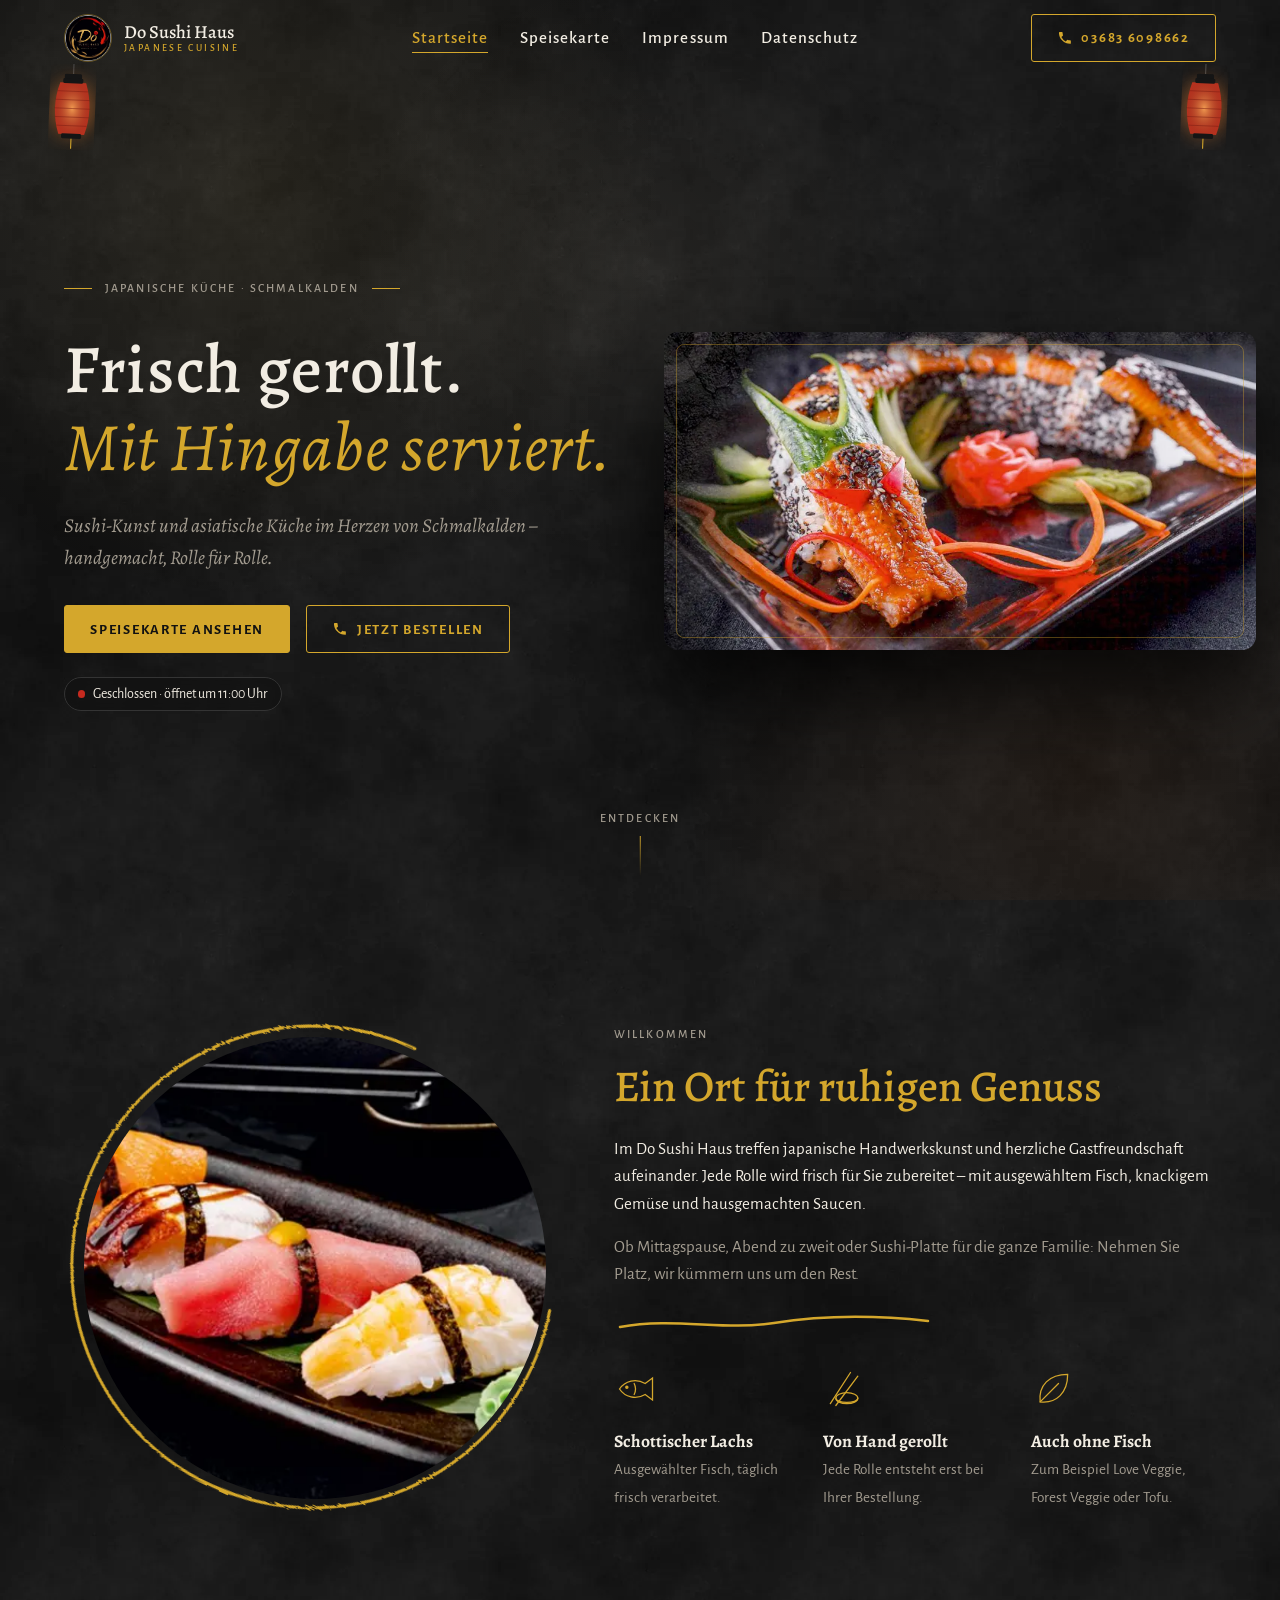
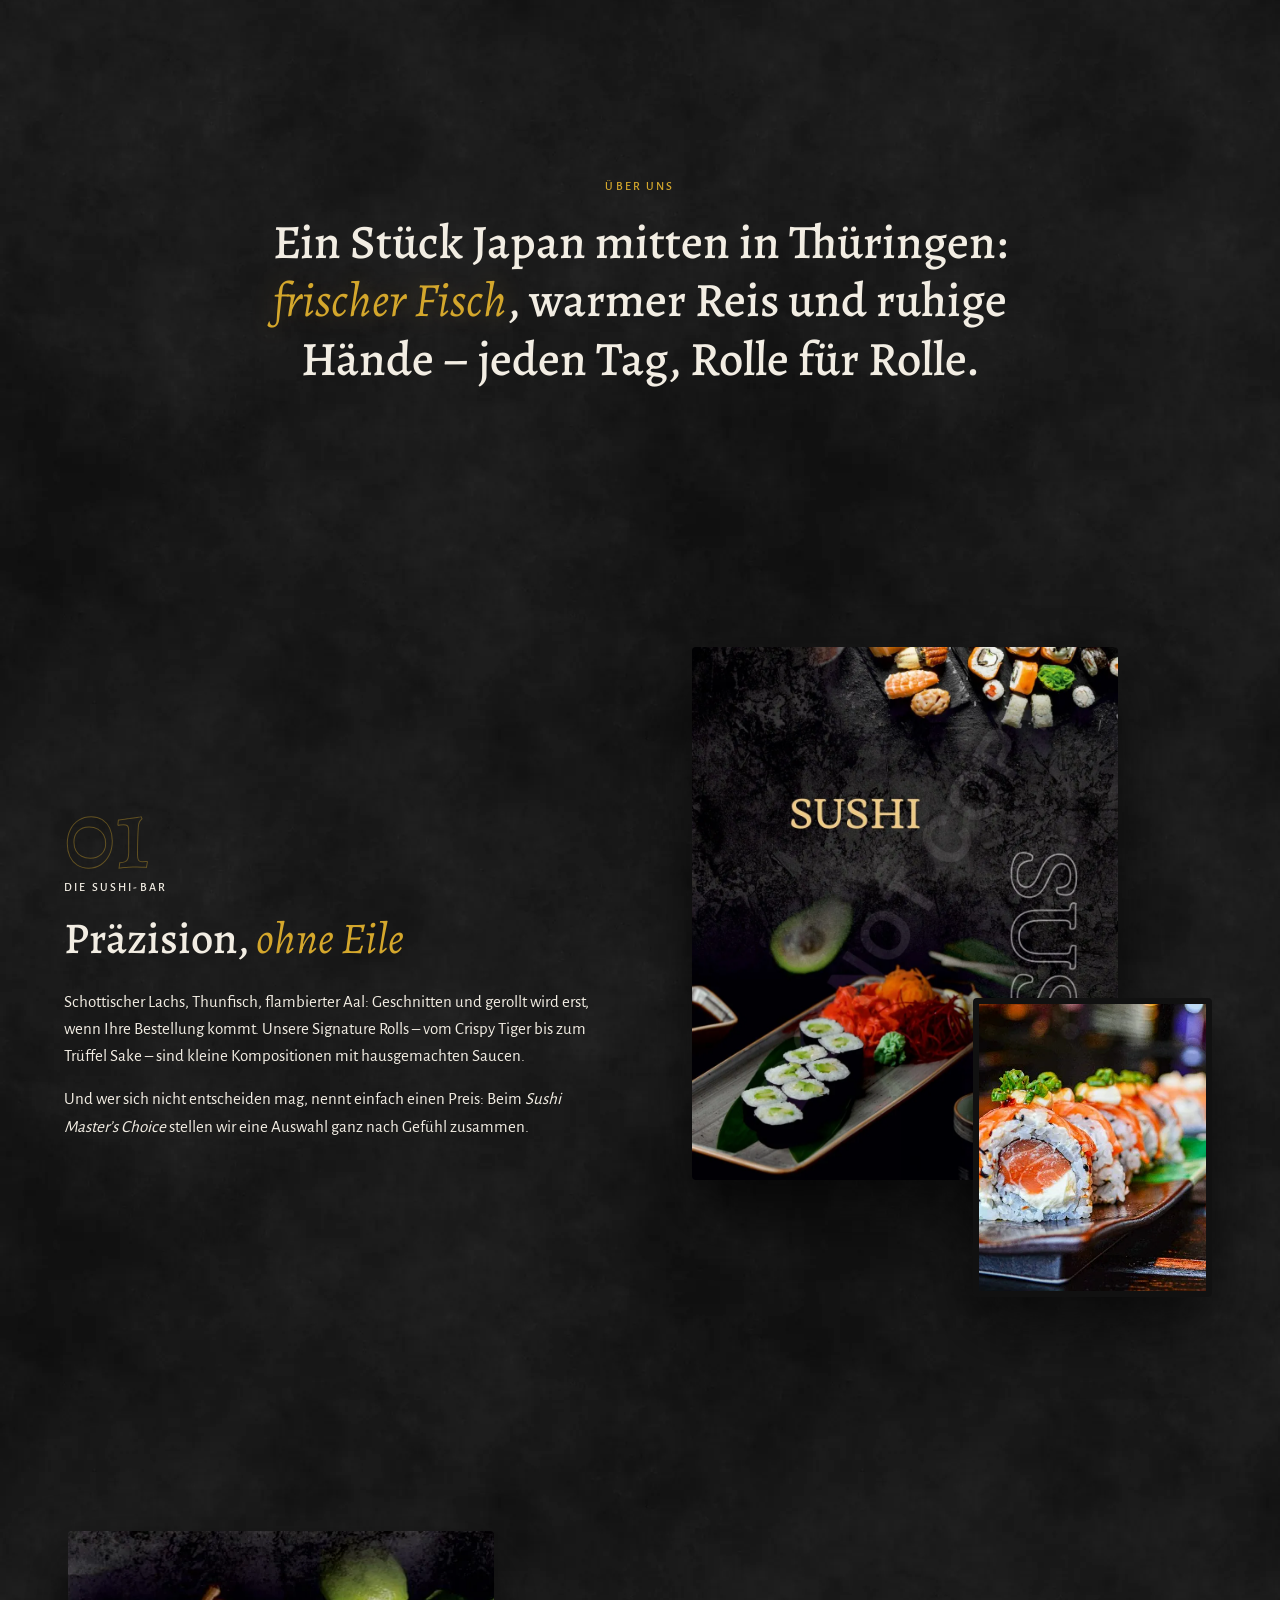
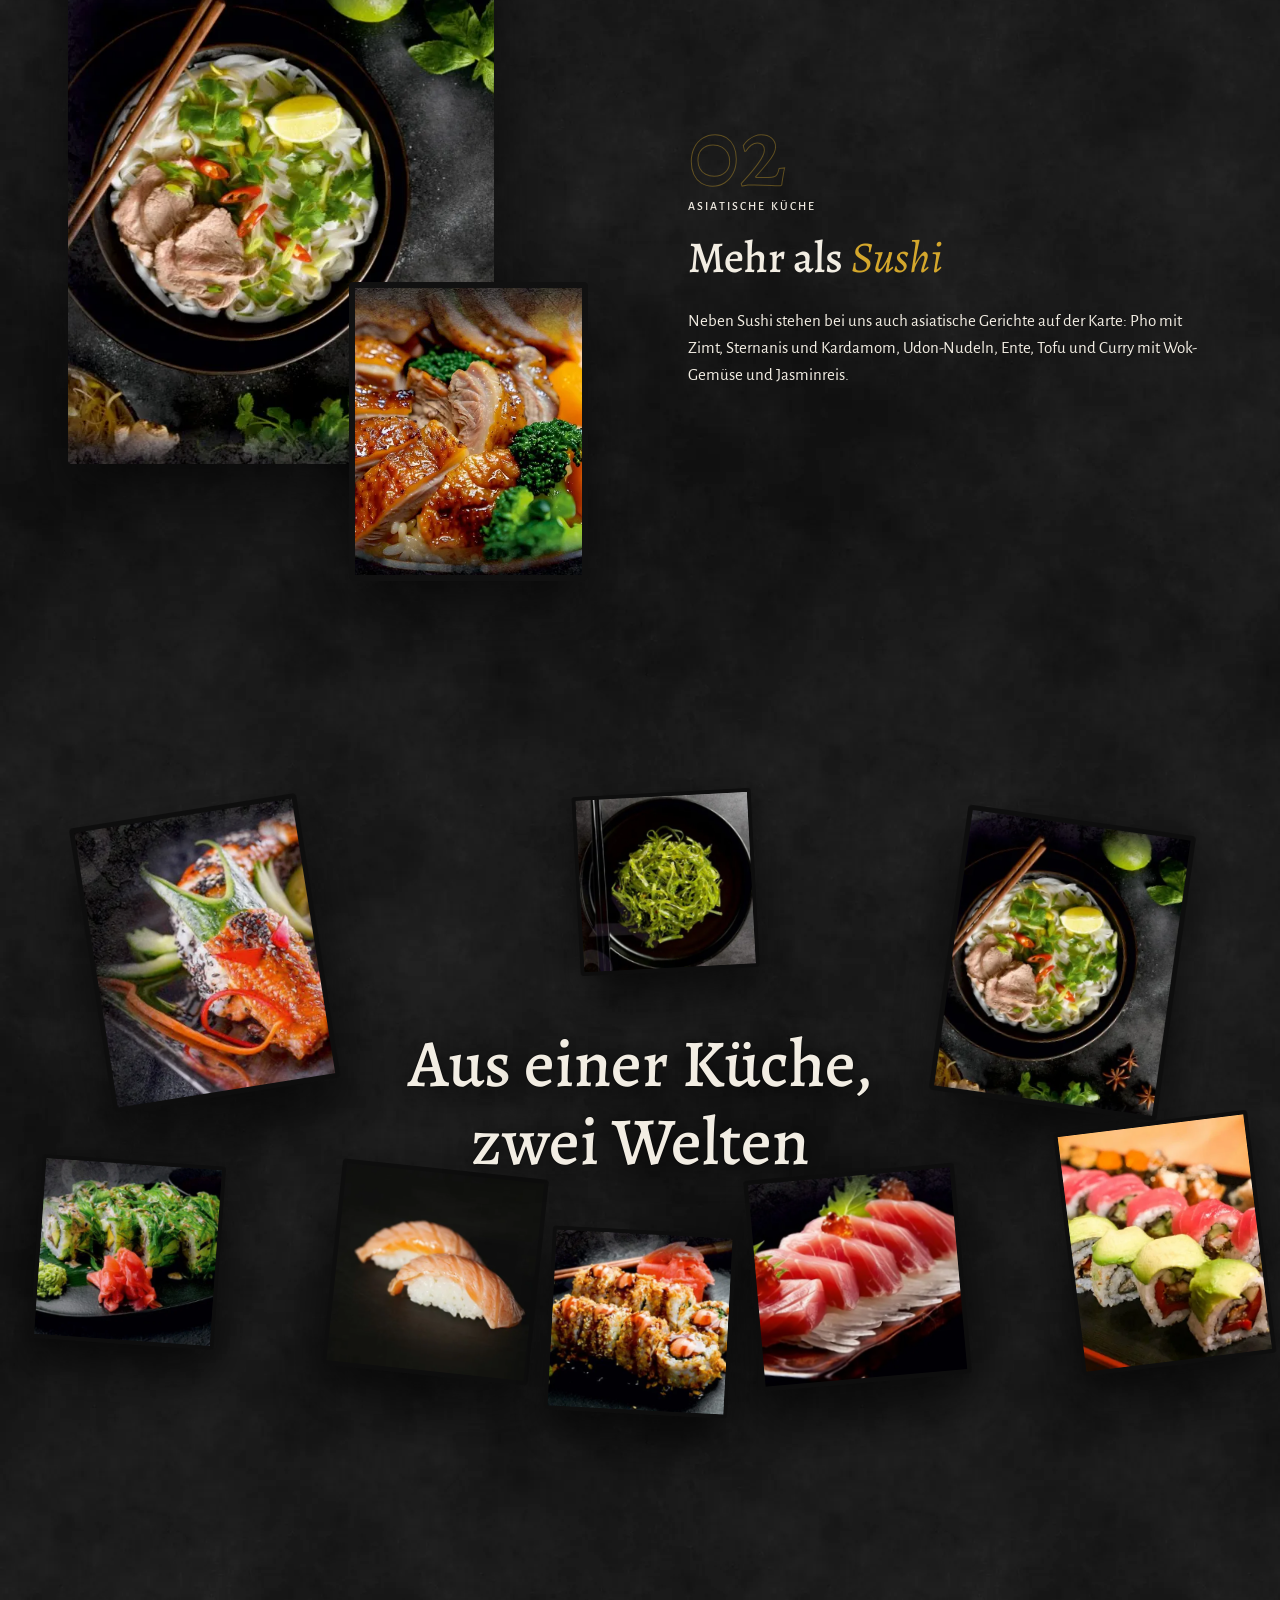
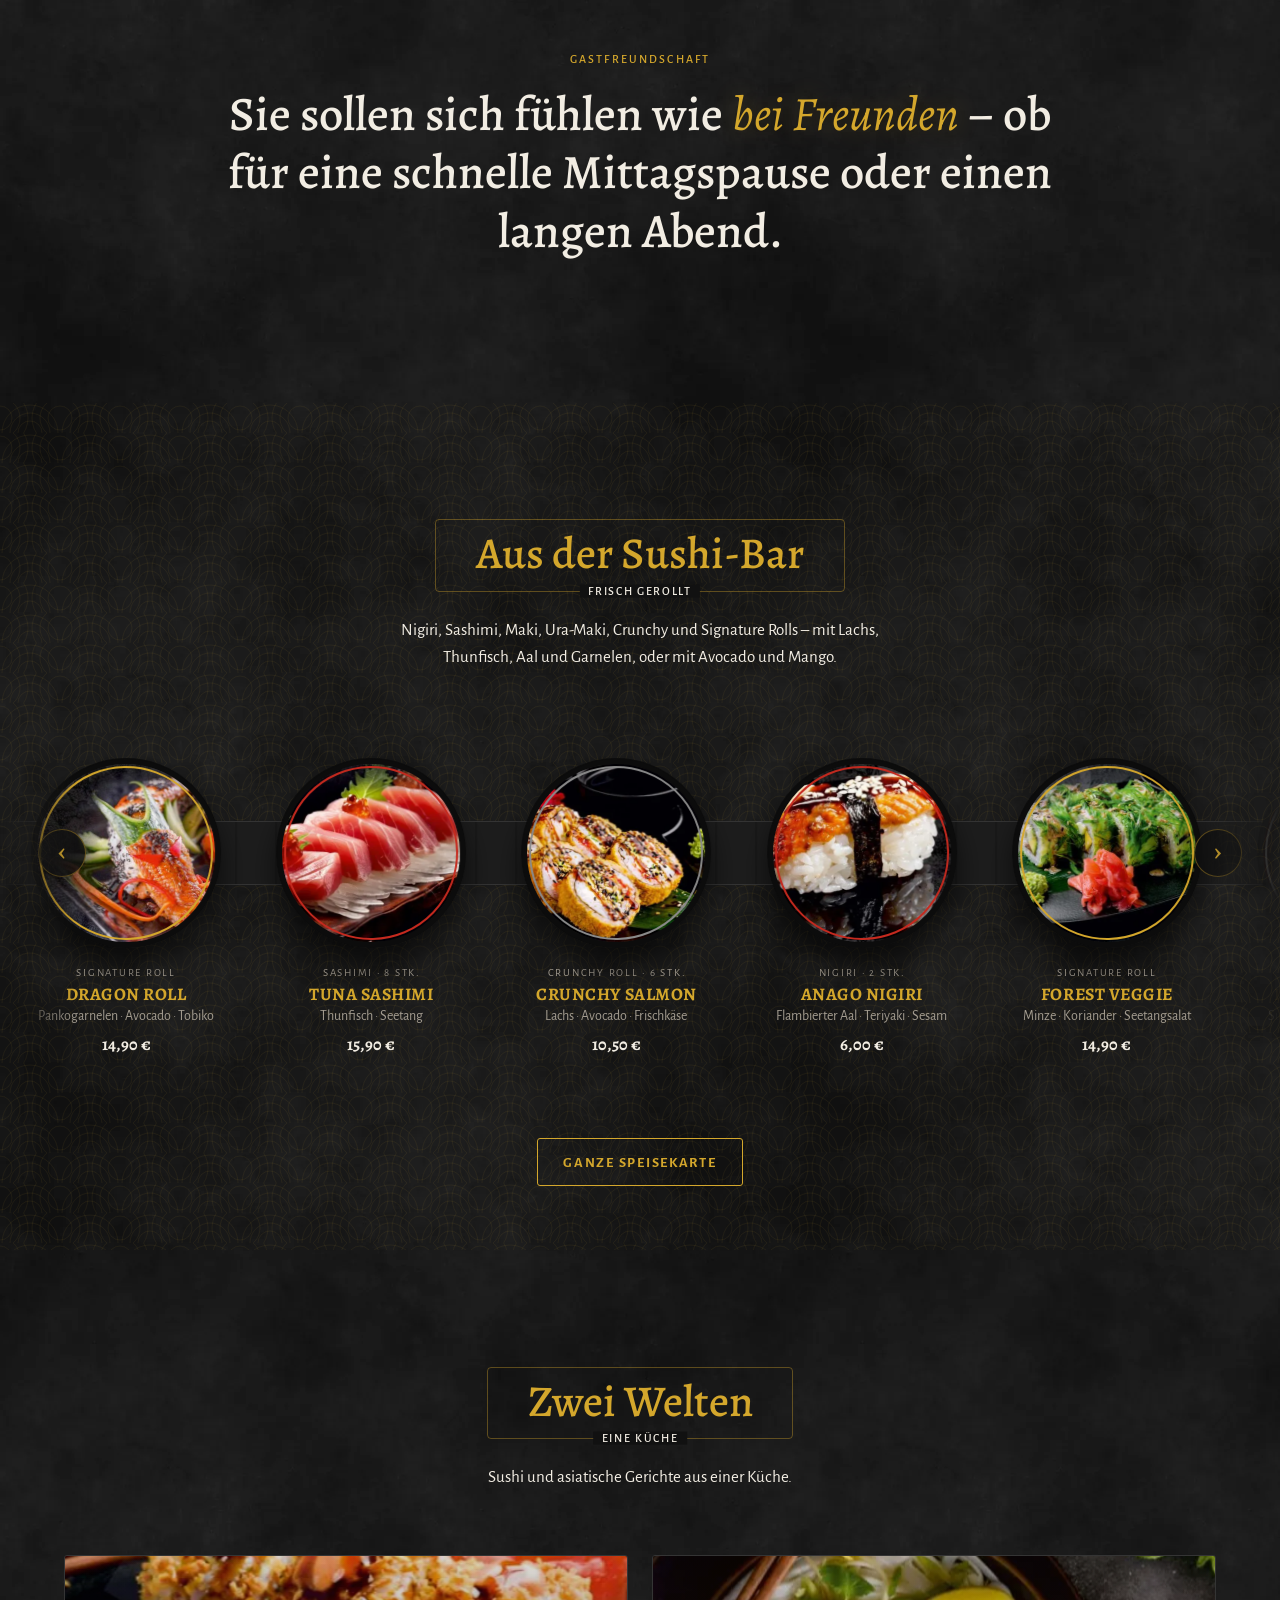
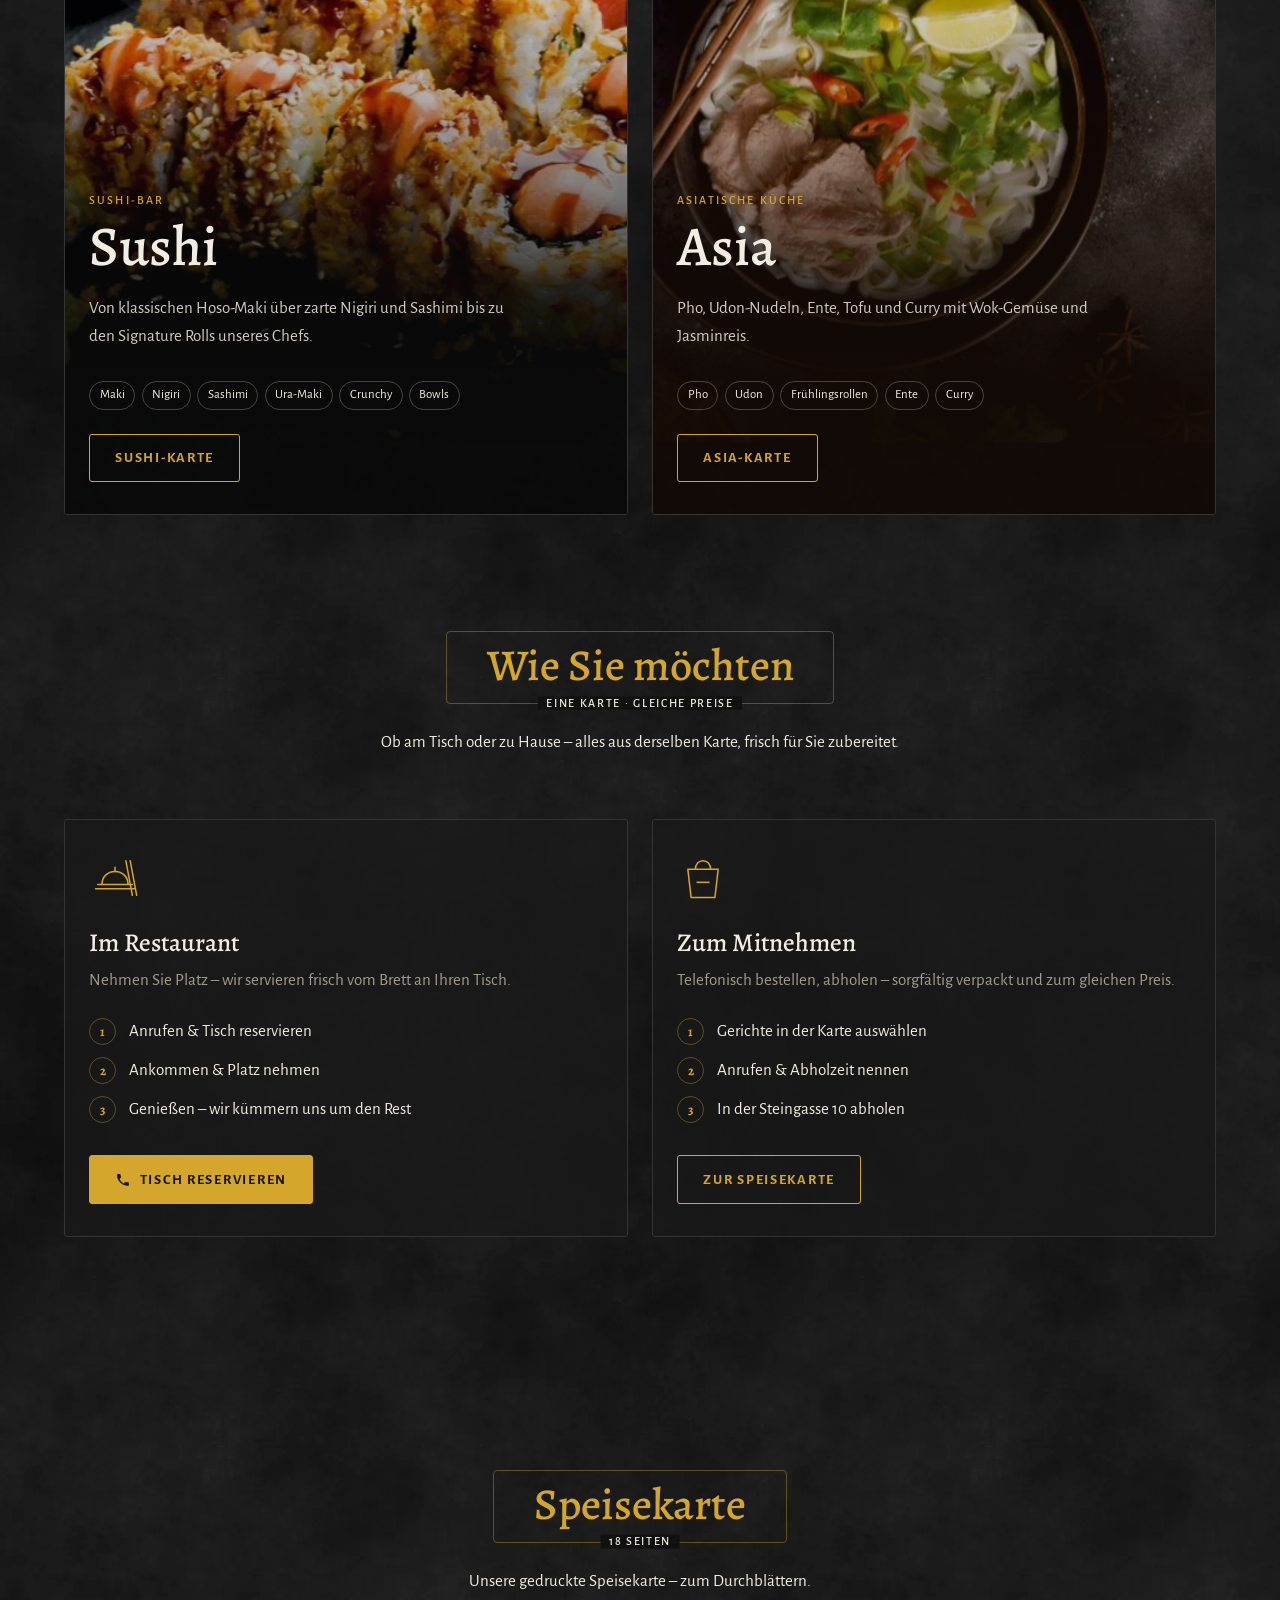
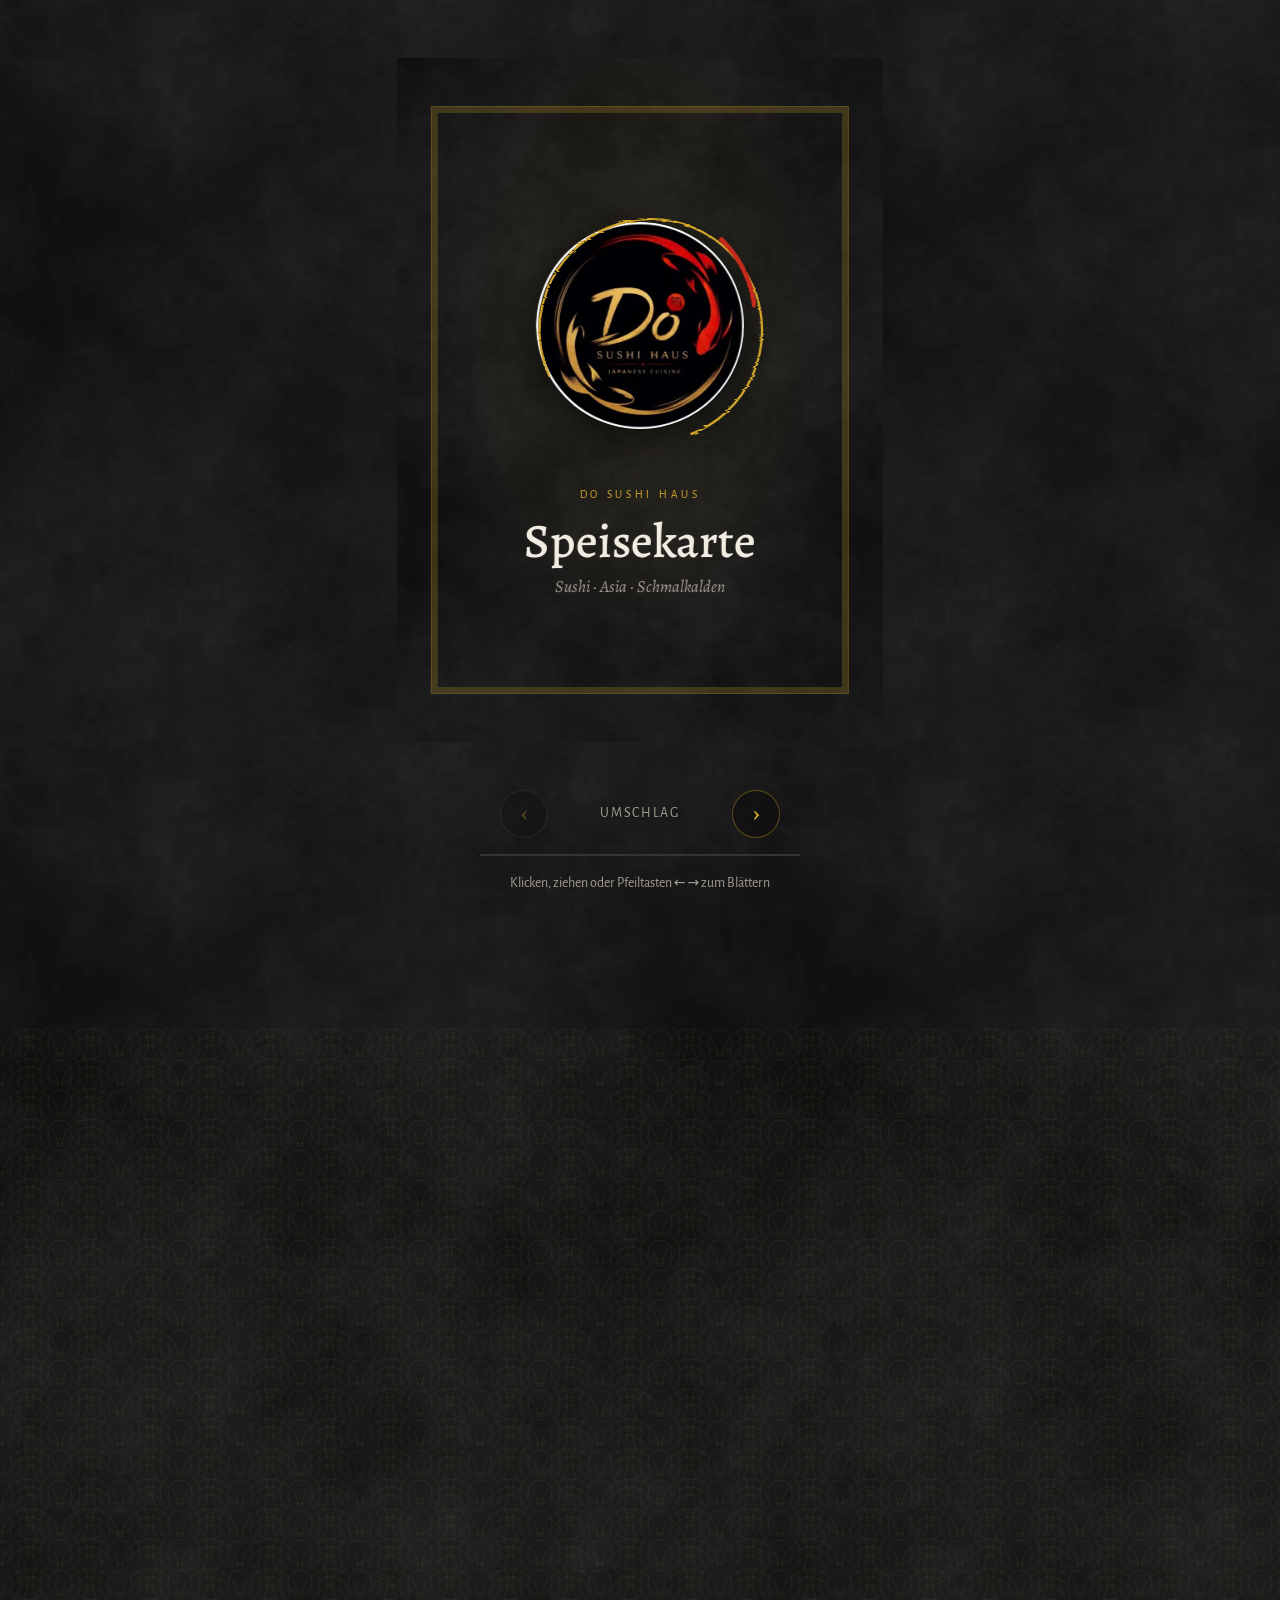
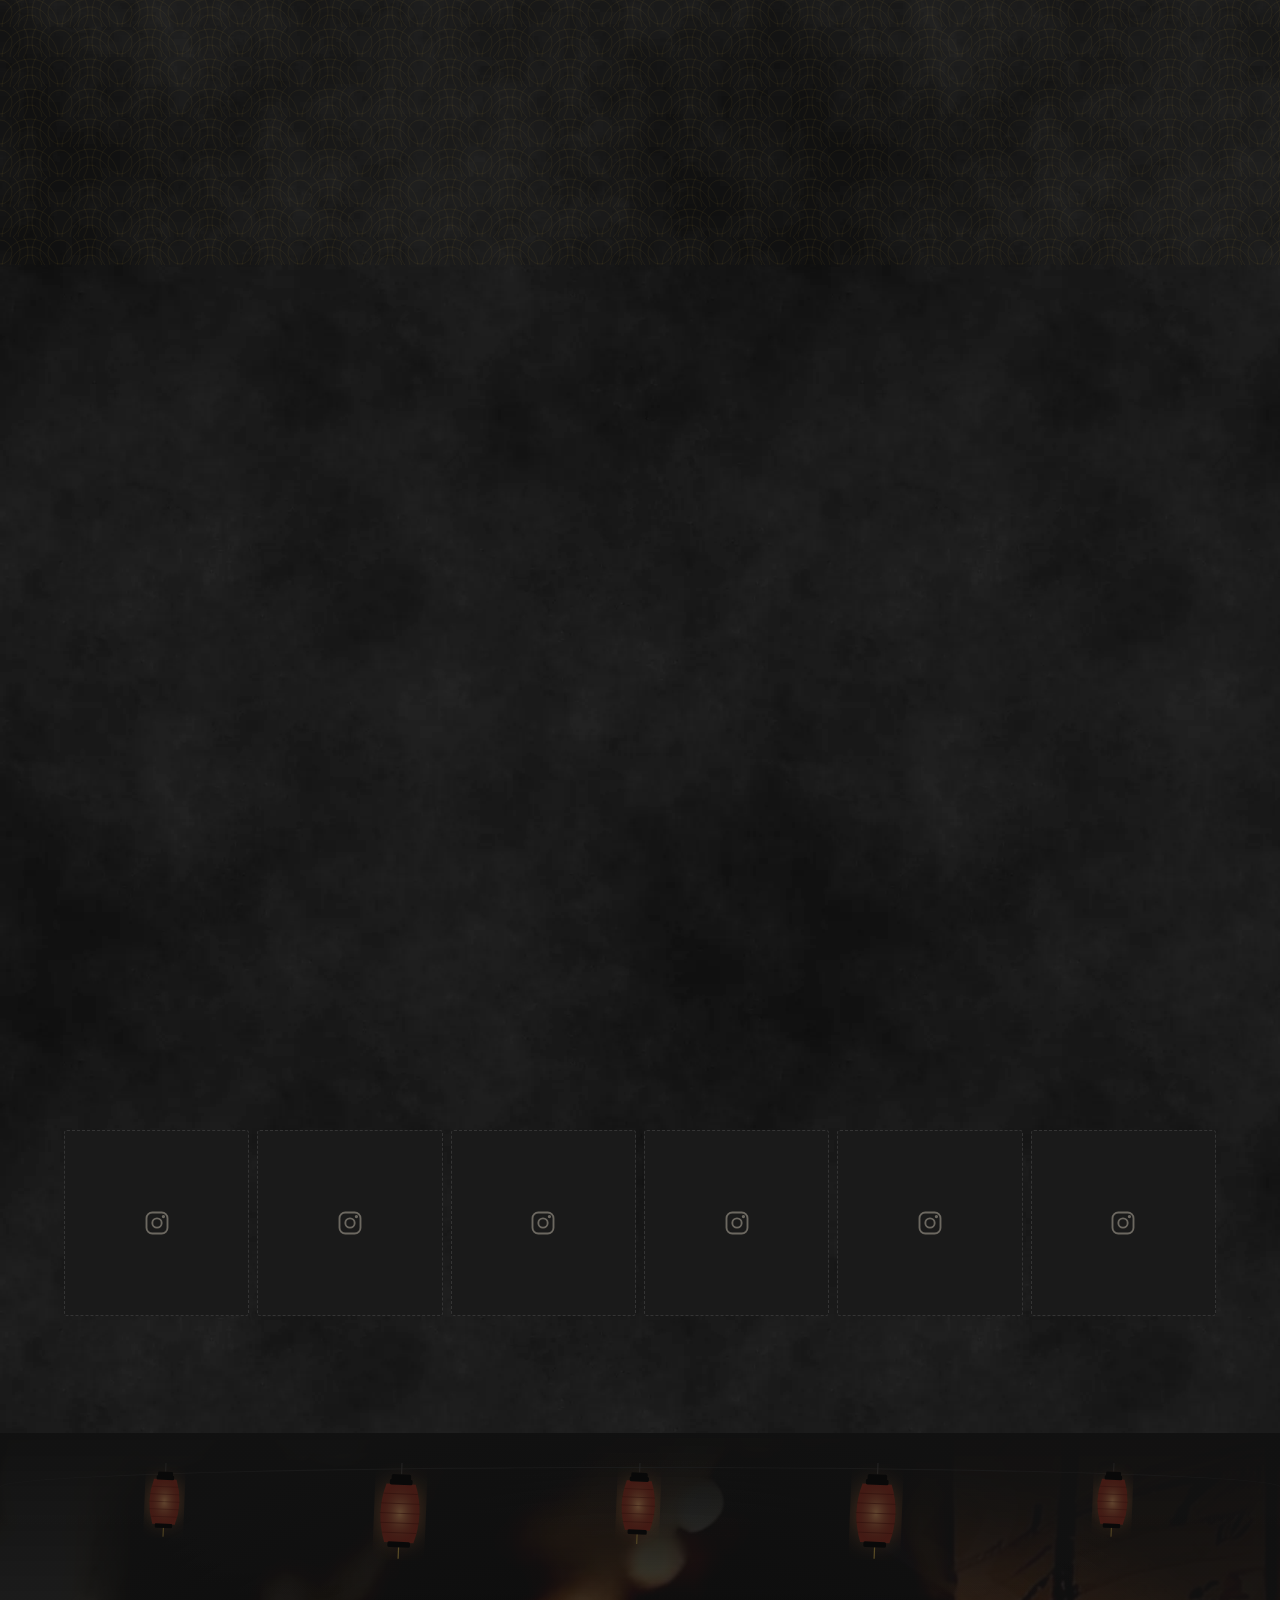
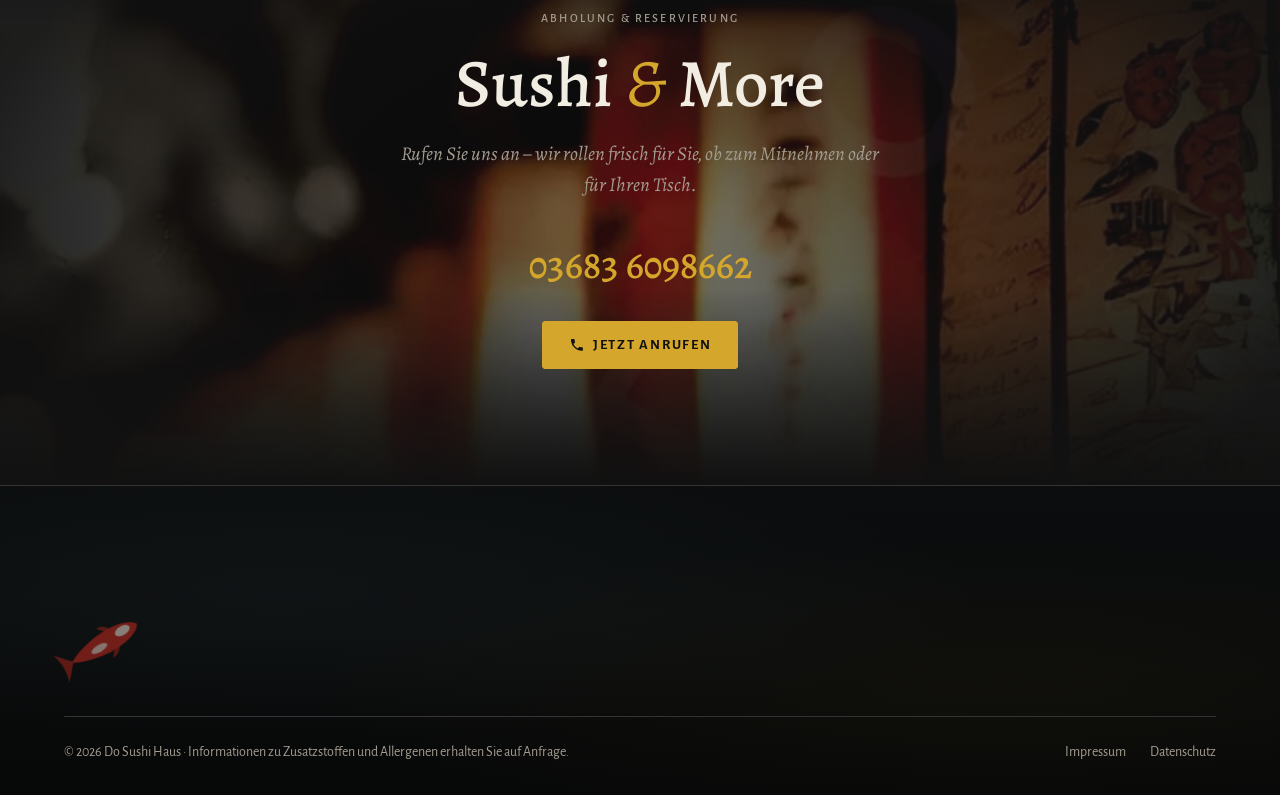
==== commit b5092e14: "Replace JPG images with WEBP format for improved performance and reduced file size; update reference" ====
--- a/index.html
+++ b/index.html
@@ -111,28 +111,13 @@
 <main id="top">
 
   <!-- ===== Hero ===== -->
-  <!-- ===== Brand: logo stands on its own ===== -->
-  <section class="brand-band">
-    <div class="hero__lanterns brand-band__lanterns" aria-hidden="true" data-drop>
+  <section class="hero">
+    <div class="hero__lanterns" aria-hidden="true" data-drop>
       <span class="lantern" style="--size:46px"><svg viewBox="0 0 64 120"><use href="#lantern"/></svg></span>
       <span class="lantern" style="--size:46px;--delay:-2.2s"><svg viewBox="0 0 64 120"><use href="#lantern"/></svg></span>
     </div>
-    <div class="container brand-band__inner">
-      <div class="brand-band__logo reveal-ink">
-        <img src="assets/img/logo-tmp.webp" alt="Do Sushi Haus Logo">
-        <svg class="ring-draw" viewBox="0 0 100 100" aria-hidden="true" filter="url(#brushy)" data-rotate="0.04"><path pathLength="1" d="M14 70A44 44 0 1 1 70 93" stroke="#d4a72c" stroke-width=".9" fill="none" stroke-linecap="round"/><path pathLength="1" d="M82 16A44 44 0 0 1 95 42" stroke="#c62a1f" stroke-width="1.8" fill="none" stroke-linecap="round"/></svg>
-      </div>
-      <div class="brand-band__text" data-stagger="120">
-        <p class="label">Herzlich willkommen</p>
-        <h2 data-split>Do Sushi Haus</h2>
-        <p>Ein kleines Stück Japan in der Steingasse – frisch gerollt, mit Liebe angerichtet.</p>
-      </div>
-    </div>
-  </section>
-
-  <section class="hero">
     <div class="container hero__grid">
-      <div class="hero__text" data-stagger="110">
+      <div class="hero__text" data-stagger="110" data-hero-out>
         <p class="label hero__eyebrow">Japanische Küche · Schmalkalden</p>
         <h1 class="display" data-split>Frisch gerollt.<br><em>Mit Hingabe serviert.</em></h1>
         <p class="lead">Sushi-Kunst und asiatische Küche im Herzen von Schmalkalden – handgemacht, Rolle für Rolle.</p>
@@ -144,12 +129,10 @@
       </div>
       <div class="hero__visual reveal-ink">
         <div class="hero__dish"><img src="assets/img/dragon.webp" alt="Dragon Roll mit gegrilltem Aal auf schwarzem Teller" fetchpriority="high"></div>
-
       </div>
     </div>
     <a class="hero__scroll label" href="#willkommen">Entdecken</a>
   </section>
-
 
   <!-- ===== Willkommen ===== -->
   <section class="section welcome" id="willkommen">
@@ -333,11 +316,11 @@
         </div>
       </div>
       <div class="sets" data-stagger="130">
-        <article class="set-card set-card--img"><img class="set-card__img" src="assets/img/dish/menu5.webp" alt="" loading="lazy"><p class="label">Menü 5</p><p class="set-card__name">Tiger Menü</p><p class="set-card__price">48,00 €</p>
+        <article class="set-card"><p class="label">Menü 5</p><p class="set-card__name">Tiger Menü</p><p class="set-card__price">48,00 €</p>
           <ul style="margin-top:var(--s-3)"><li>8 Stk. Crispy Tiger Rolls</li><li>8 Stk. Lachs-Maki · 6 Stk. Crunchy Salmon</li><li>2 Lachs- · 2 Thunfisch- · 2 Ebi-Nigiri</li><li>8 Stk. Avocado-Maki</li></ul></article>
-        <article class="set-card set-card--img"><img class="set-card__img" src="assets/img/dish/menu6.webp" alt="" loading="lazy"><span class="seal">Chef’s<br>Wahl</span><p class="label">Menü 6</p><p class="set-card__name">Sushi Symphony</p><p class="set-card__price">76,00 €</p>
+        <article class="set-card"><span class="seal">Chef’s<br>Wahl</span><p class="label">Menü 6</p><p class="set-card__name">Sushi Symphony</p><p class="set-card__price">76,00 €</p>
           <ul style="margin-top:var(--s-3)"><li>Seetangsalat · 8 Stk. Maki Avocado</li><li>2 Nigiri Lachs · 2 Tuna-Nigiri</li><li>4 Sashimi Lachs · 4 Sashimi Thunfisch</li><li>8 Trüffel Sake · 8 Niji Rainbow</li><li>8 Ebi Cali · 6 Special Crunchy</li></ul></article>
-        <article class="set-card set-card--img"><img class="set-card__img" src="assets/img/dish/menu7.webp" alt="" loading="lazy"><p class="label">Menü 7</p><p class="set-card__name">Sushi Master’s Choice</p><p class="set-card__price">Ihr Wunschpreis</p>
+        <article class="set-card"><p class="label">Menü 7</p><p class="set-card__name">Sushi Master’s Choice</p><p class="set-card__price">Ihr Wunschpreis</p>
           <ul style="margin-top:var(--s-3)"><li>Sie nennen uns Ihren Wunschpreis – unser Sushi-Meister kreiert daraus Ihre persönliche Auswahl. Lassen Sie sich überraschen.</li></ul>
           <a class="btn btn--ghost" href="tel:+4936836098662" style="margin-top:var(--s-4)"><svg><use href="#i-phone"/></svg>Anfragen</a></article>
       </div>
--- a/css/style.css
+++ b/css/style.css
@@ -341,113 +341,3 @@
 .belt--native .plate { scroll-snap-align: start; }
 .belt--native .plate__dish { rotate: none !important; }
 .belt--native .belt__rail, .belt--native .belt__nav { display: none; }
-
-/* ==========================================================================
-   Sushi Menü – premium set cards (the priciest items deserve a showcase)
-   ========================================================================== */
-.set-card {
-  isolation: isolate;
-  border: 1px solid transparent; border-top-width: 1px; border-radius: 10px;
-  background:
-    radial-gradient(120% 60% at 50% 0%, rgba(212,167,44,.14), transparent 60%) padding-box,
-    linear-gradient(180deg, #1e1b16, #141312) padding-box,
-    linear-gradient(160deg, rgba(232,199,102,.85), rgba(212,167,44,.15) 35%, rgba(212,167,44,.08) 65%, rgba(232,199,102,.6)) border-box;
-  box-shadow: 0 24px 50px rgba(0,0,0,.45), inset 0 1px 0 rgba(255,236,190,.06);
-  transition: translate .45s var(--ease-out, ease), box-shadow .45s;
-}
-/* gold corner ornaments */
-.set-card::before, .set-card::after {
-  content: ""; position: absolute; width: 22px; height: 22px; pointer-events: none; z-index: 2;
-  border: 1.5px solid var(--gold); opacity: .8;
-}
-.set-card::before { left: 10px; bottom: 10px; border-right: 0; border-top: 0; border-radius: 0 0 0 4px; }
-.set-card::after { right: 10px; bottom: 10px; border-left: 0; border-top: 0; border-radius: 0 0 4px 0; }
-.set-card:hover { translate: 0 -8px; box-shadow: 0 34px 70px rgba(0,0,0,.6), 0 0 0 1px rgba(232,199,102,.35), 0 0 40px rgba(212,167,44,.12); }
-
-.set-card .label { color: var(--gold); letter-spacing: .28em; }
-.set-card__name { font-size: 1.2rem; color: var(--ink); }
-.set-card__price {
-  font-size: clamp(2.2rem, 1.8rem + 1vw, 2.8rem);
-  background: linear-gradient(180deg, #f6dd8c, #d4a72c 55%, #a97c12);
-  -webkit-background-clip: text; background-clip: text; color: transparent;
-  text-shadow: 0 6px 24px rgba(212,167,44,.18);
-  padding-bottom: .25rem; border-bottom: 1px solid var(--gold-line); margin-bottom: .2rem;
-}
-.set-card ul li { position: relative; padding-left: 1.1rem; color: #c9c1b3; }
-.set-card ul li::before { content: "◆"; position: absolute; left: 0; top: .42em; font-size: .5rem; color: var(--gold); }
-.set-card li + li { border-top-color: rgba(212,167,44,.12); }
-
-/* photo header: gentle zoom + light sweep on hover */
-.set-card__img { border-radius: 9px 9px 0 0; }
-.set-card--img { overflow: visible; }
-.set-card--img::marker { content: none; }
-.set-card--img > .set-card__img { position: relative; }
-
-/* featured (Chef's choice) card glows */
-.set-card:has(.seal) {
-  background:
-    radial-gradient(120% 70% at 50% 0%, rgba(212,167,44,.24), transparent 60%) padding-box,
-    linear-gradient(180deg, #241f15, #151312) padding-box,
-    linear-gradient(160deg, #f6dd8c, #d4a72c 40%, rgba(212,167,44,.35) 70%, #f6dd8c) border-box;
-  box-shadow: 0 30px 70px rgba(0,0,0,.55), 0 0 60px rgba(212,167,44,.16);
-}
-@media (min-width: 900px) { .sets > .set-card:has(.seal) { scale: 1.04; z-index: 2; } }
-html, body { overflow-x: clip; }
-
-/* ==========================================================================
-   Set cards v3 – framed photo (never spills), mobile swipe showcase
-   ========================================================================== */
-.sets .set-card--img { padding-top: var(--s-3); }
-.sets .set-card--img .set-card__img {
-  display: block; width: 100%; max-width: 100%; margin: 0 0 var(--s-4);
-  aspect-ratio: 16 / 10; object-fit: cover; border-radius: 7px;
-  box-shadow: 0 0 0 1px rgba(232,199,102,.35), 0 14px 28px rgba(0,0,0,.5);
-  transform: none !important; transition: filter .5s;
-}
-.sets .set-card--img:hover .set-card__img { transform: none !important; filter: brightness(1.08) saturate(1.08); }
-.set-card__no {
-  position: absolute; left: calc(var(--s-3) + 10px); top: calc(var(--s-3) + 10px); z-index: 2;
-  min-width: 2.1rem; height: 2.1rem; padding: 0 .5rem; border-radius: 999px; display: grid; place-items: center;
-  background: rgba(12,12,12,.82); border: 1px solid var(--gold-line); color: var(--gold);
-  font: 700 .85rem var(--font-serif); backdrop-filter: blur(4px);
-}
-
-/* ---------- Phones & tablets: horizontal swipe showcase ---------- */
-@media (max-width: 899px) {
-  .sets {
-    display: grid; grid-auto-flow: column; grid-auto-columns: 82%; grid-template-columns: none;
-    gap: 14px; overflow-x: auto; overscroll-behavior-x: contain;
-    scroll-snap-type: x mandatory; scroll-padding-inline: var(--gutter);
-    margin-inline: calc(-1 * var(--gutter)); padding: 22px var(--gutter) 30px;
-    scrollbar-width: none;
-  }
-  .sets::-webkit-scrollbar { display: none; }
-  .sets > .set-card {
-    scroll-snap-align: center; scale: .94; opacity: .62; translate: none !important;
-    transition: scale .45s var(--ease-out, ease), opacity .45s, box-shadow .45s;
-  }
-  .sets > .set-card.is-center { scale: 1; opacity: 1; box-shadow: 0 26px 60px rgba(0,0,0,.6), 0 0 40px rgba(212,167,44,.14); }
-  .sets > .set-card:has(.seal) { scale: .94; }
-  .sets > .set-card:has(.seal).is-center { scale: 1; }
-  /* stagger reveal inside the strip would hide off-screen cards – show them */
-  .js-motion .sets[data-stagger] > * { opacity: inherit; }
-}
-.sets-dots { display: none; }
-@media (max-width: 899px) {
-  .sets-dots { display: flex; justify-content: center; gap: 8px; margin-top: 4px; }
-  .sets-dots button { width: 8px; height: 8px; padding: 0; border: 0; border-radius: 99px; background: var(--line); transition: width .4s var(--ease-out, ease), background .4s; }
-  .sets-dots button.is-on { width: 26px; background: var(--gold); }
-  .sets-hint { text-align: center; font-size: .72rem; letter-spacing: .18em; text-transform: uppercase; color: var(--muted); margin: 0 0 4px; }
-}
-@media (min-width: 900px) { .sets-hint { display: none; } }
-
-/* ---------- No sideways page drift on phones ---------- */
-/* rotating ensō rings must not widen the page */
-@media (pointer: coarse), (max-width: 1023px) {
-  .ring-draw[data-rotate] { rotate: none !important; }
-}
-/* iOS Safari < 16 has no overflow: clip → fall back to hidden on body only */
-@supports not (overflow: clip) {
-  body { overflow-x: hidden; }
-  html { overflow-x: hidden; }
-}
--- a/css/motion.css
+++ b/css/motion.css
@@ -164,3 +164,23 @@
 .window__bg { position: fixed; inset: 0; z-index: -1; pointer-events: none; }
 .window__bg img { width: 100%; height: 100%; object-fit: cover; filter: brightness(.42) saturate(1.1) blur(1.5px); transform: scale(1.04); }
 .window__bg::after { content: ""; position: absolute; inset: 0; background: radial-gradient(ellipse at center, transparent 30%, rgba(10,10,10,.75) 100%), linear-gradient(rgba(17,17,17,.6), transparent 25%, transparent 75%, rgba(17,17,17,.7)); }
+
+/* ==========================================================================
+   Phones / touch devices: keep the look, drop the GPU-heavy extras
+   ========================================================================== */
+@media (pointer: coarse), (max-width: 1023px) {
+  /* fixed-background windows repaint on every scroll frame on iOS → normal background */
+  .window { clip-path: none; overflow: hidden; }
+  /* taller than the band so the parallax never shows an edge */
+  .window__bg { position: absolute; inset: -55vh 0; }
+  /* drifting full-screen glows & pointer lamp */
+  .ambient__light { animation: none !important; }
+  .ambient__spot { display: none; }
+  /* blur behind sticky bars is expensive while scrolling */
+  .site-header.is-solid, .menu-nav, .to-top, .open-badge { backdrop-filter: none; -webkit-backdrop-filter: none; }
+  .site-header.is-solid { background: rgba(14,14,14,.97); }
+  .menu-nav { background: rgba(14,14,14,.98); }
+  /* animated blur on lantern glow */
+  .lantern__glow { animation: none !important; }
+  [data-speed], [data-rotate], [data-hero-out] { will-change: auto; }
+}
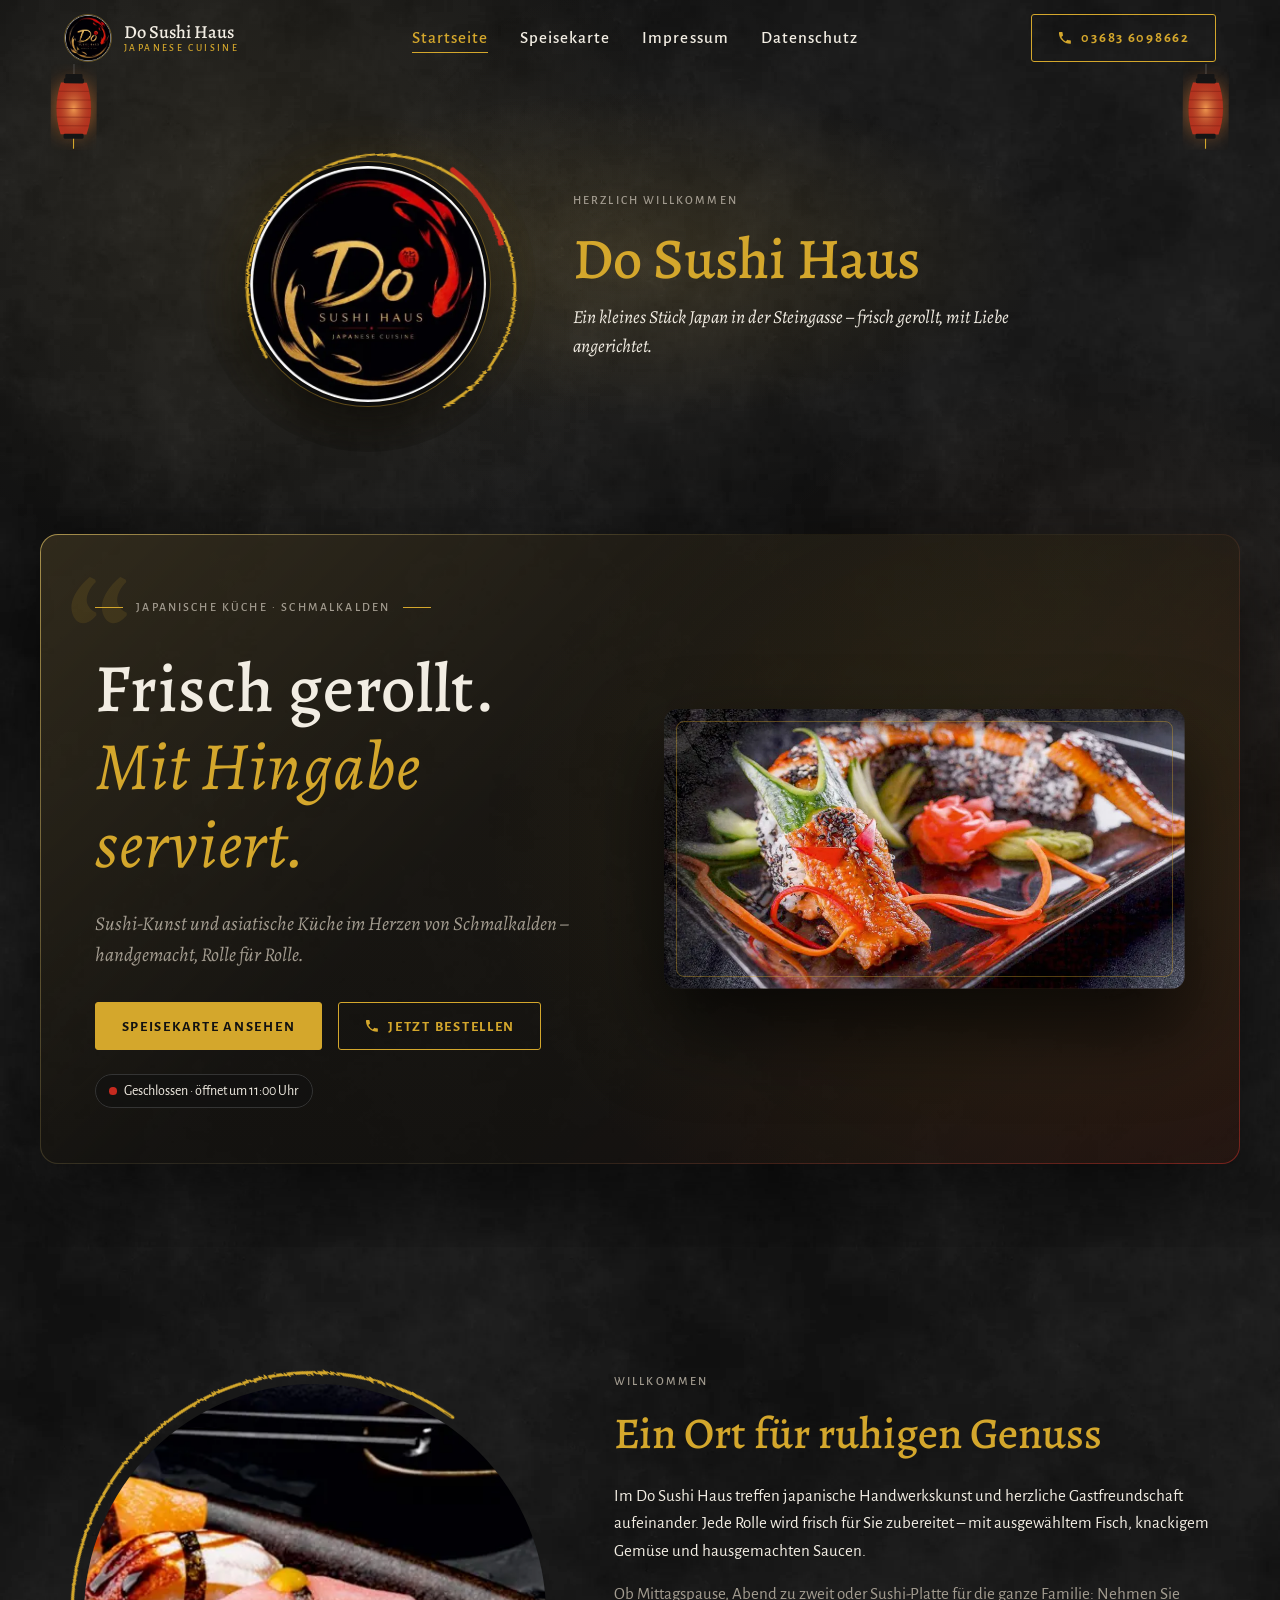
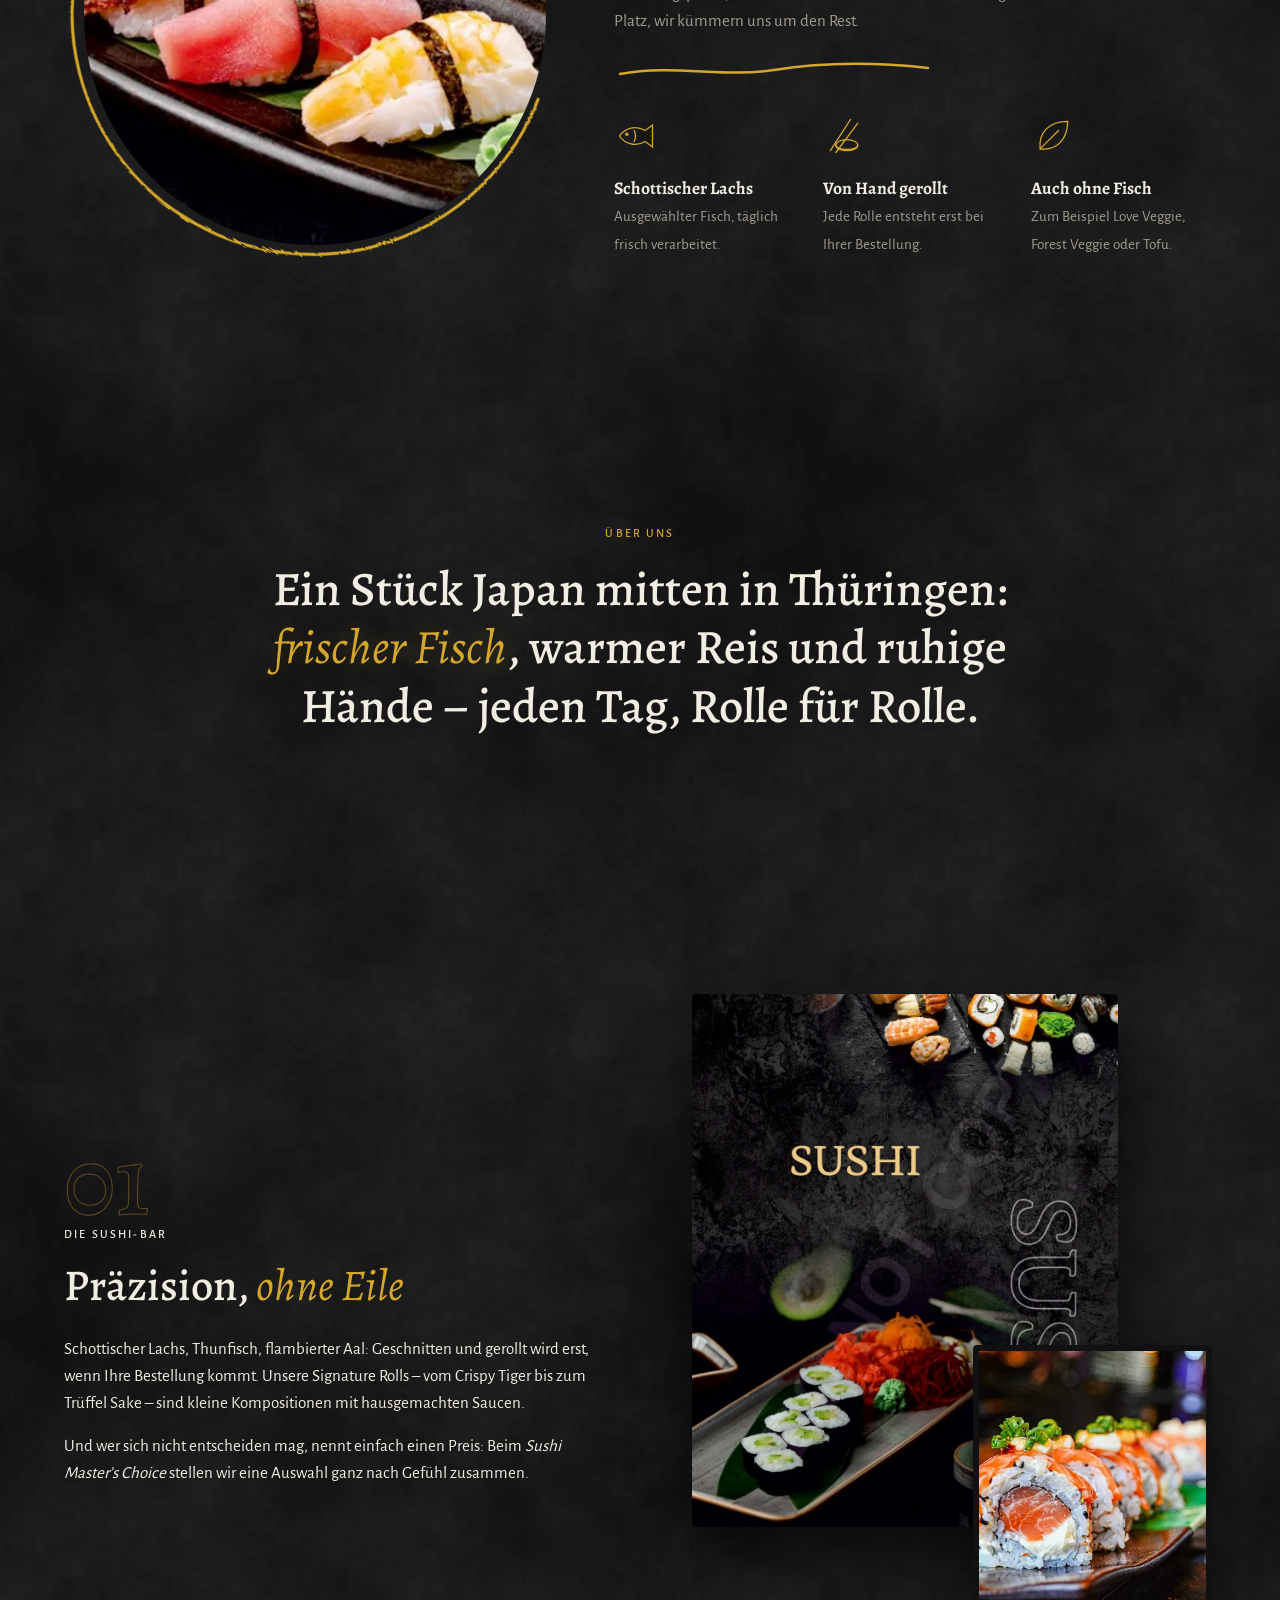
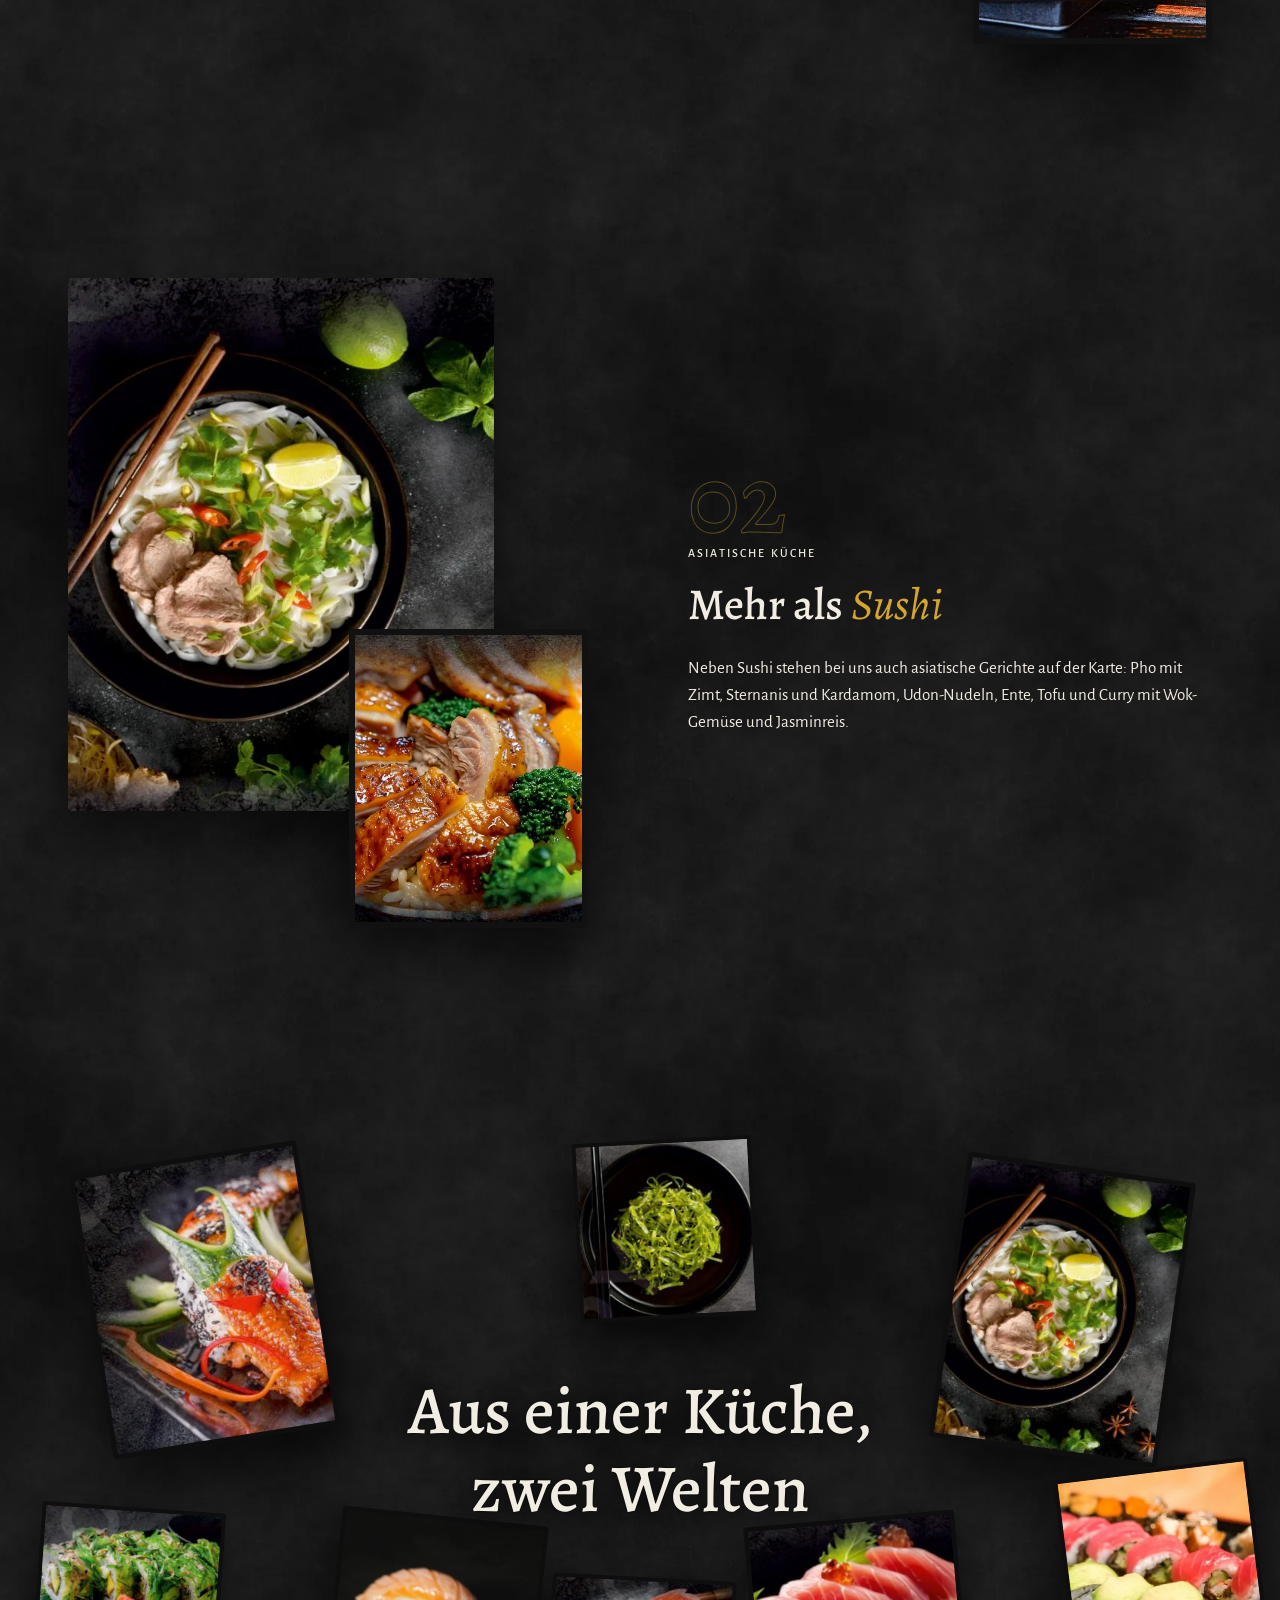
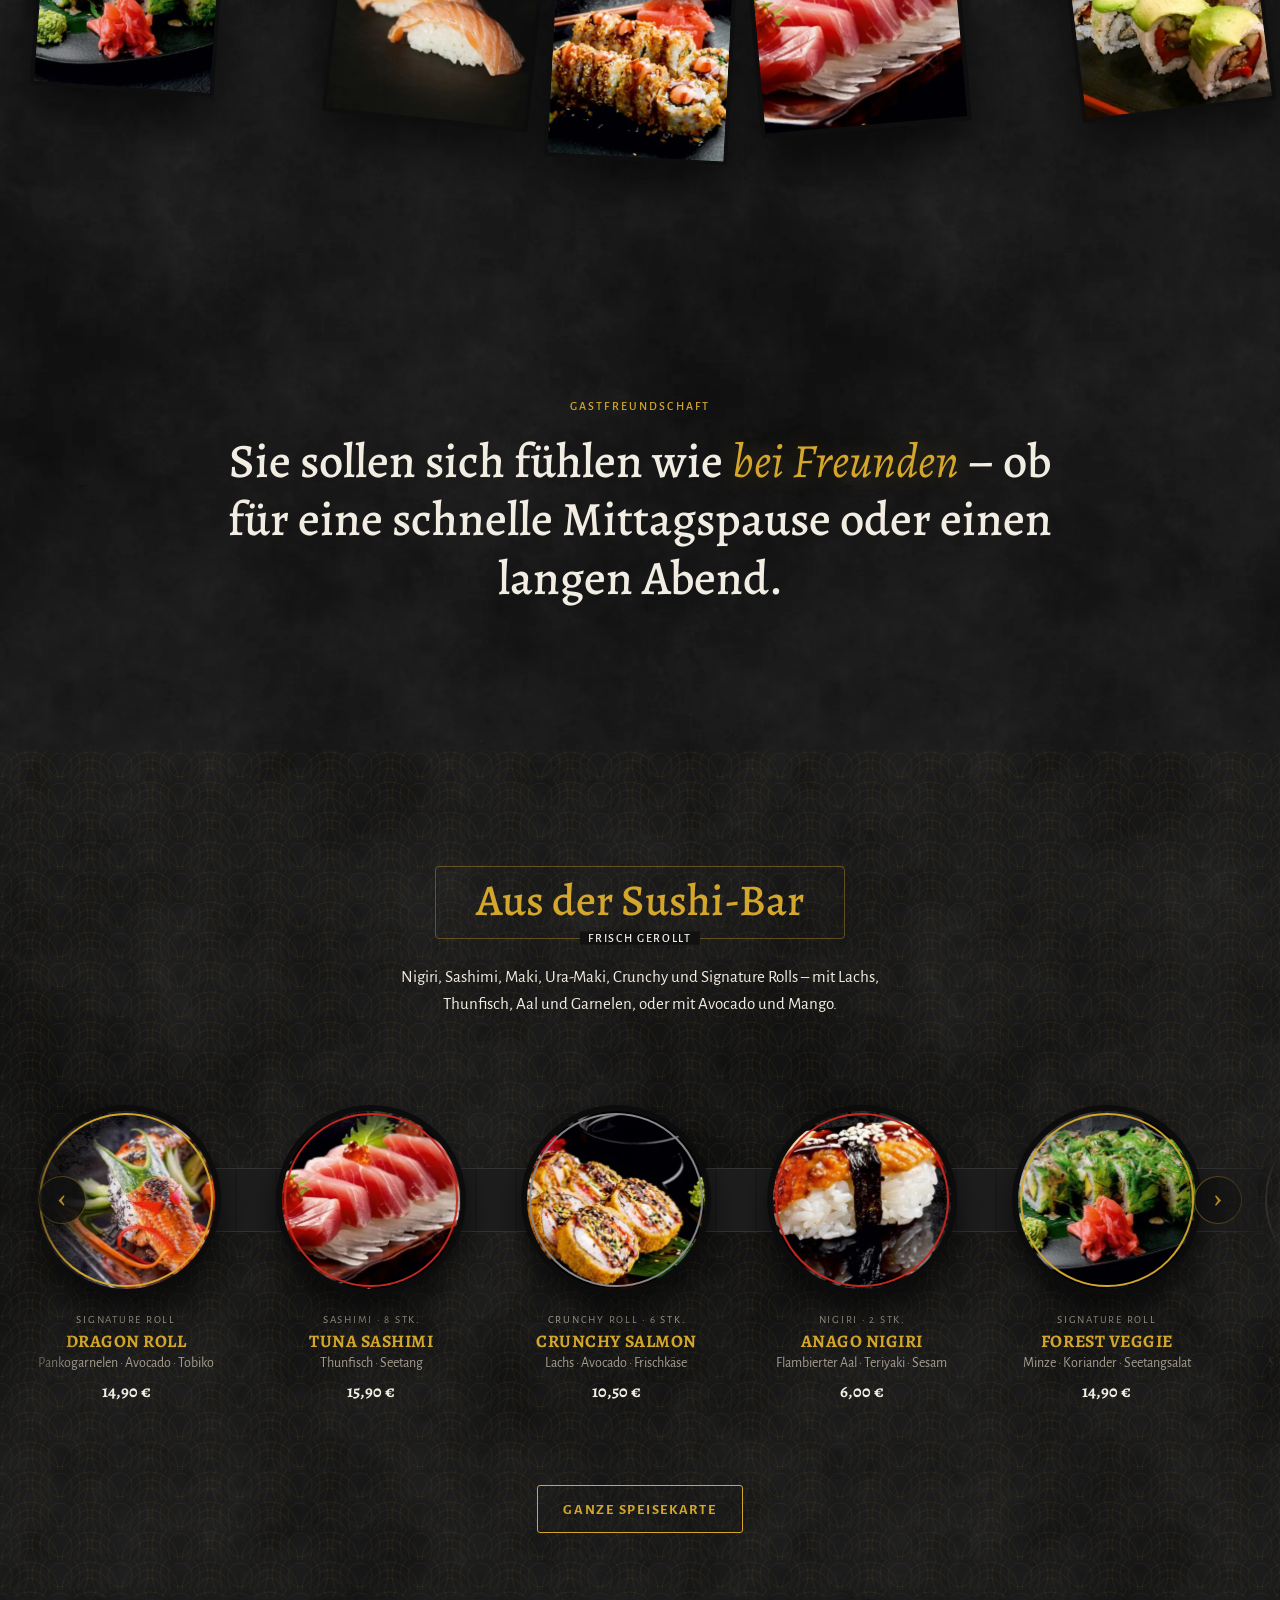
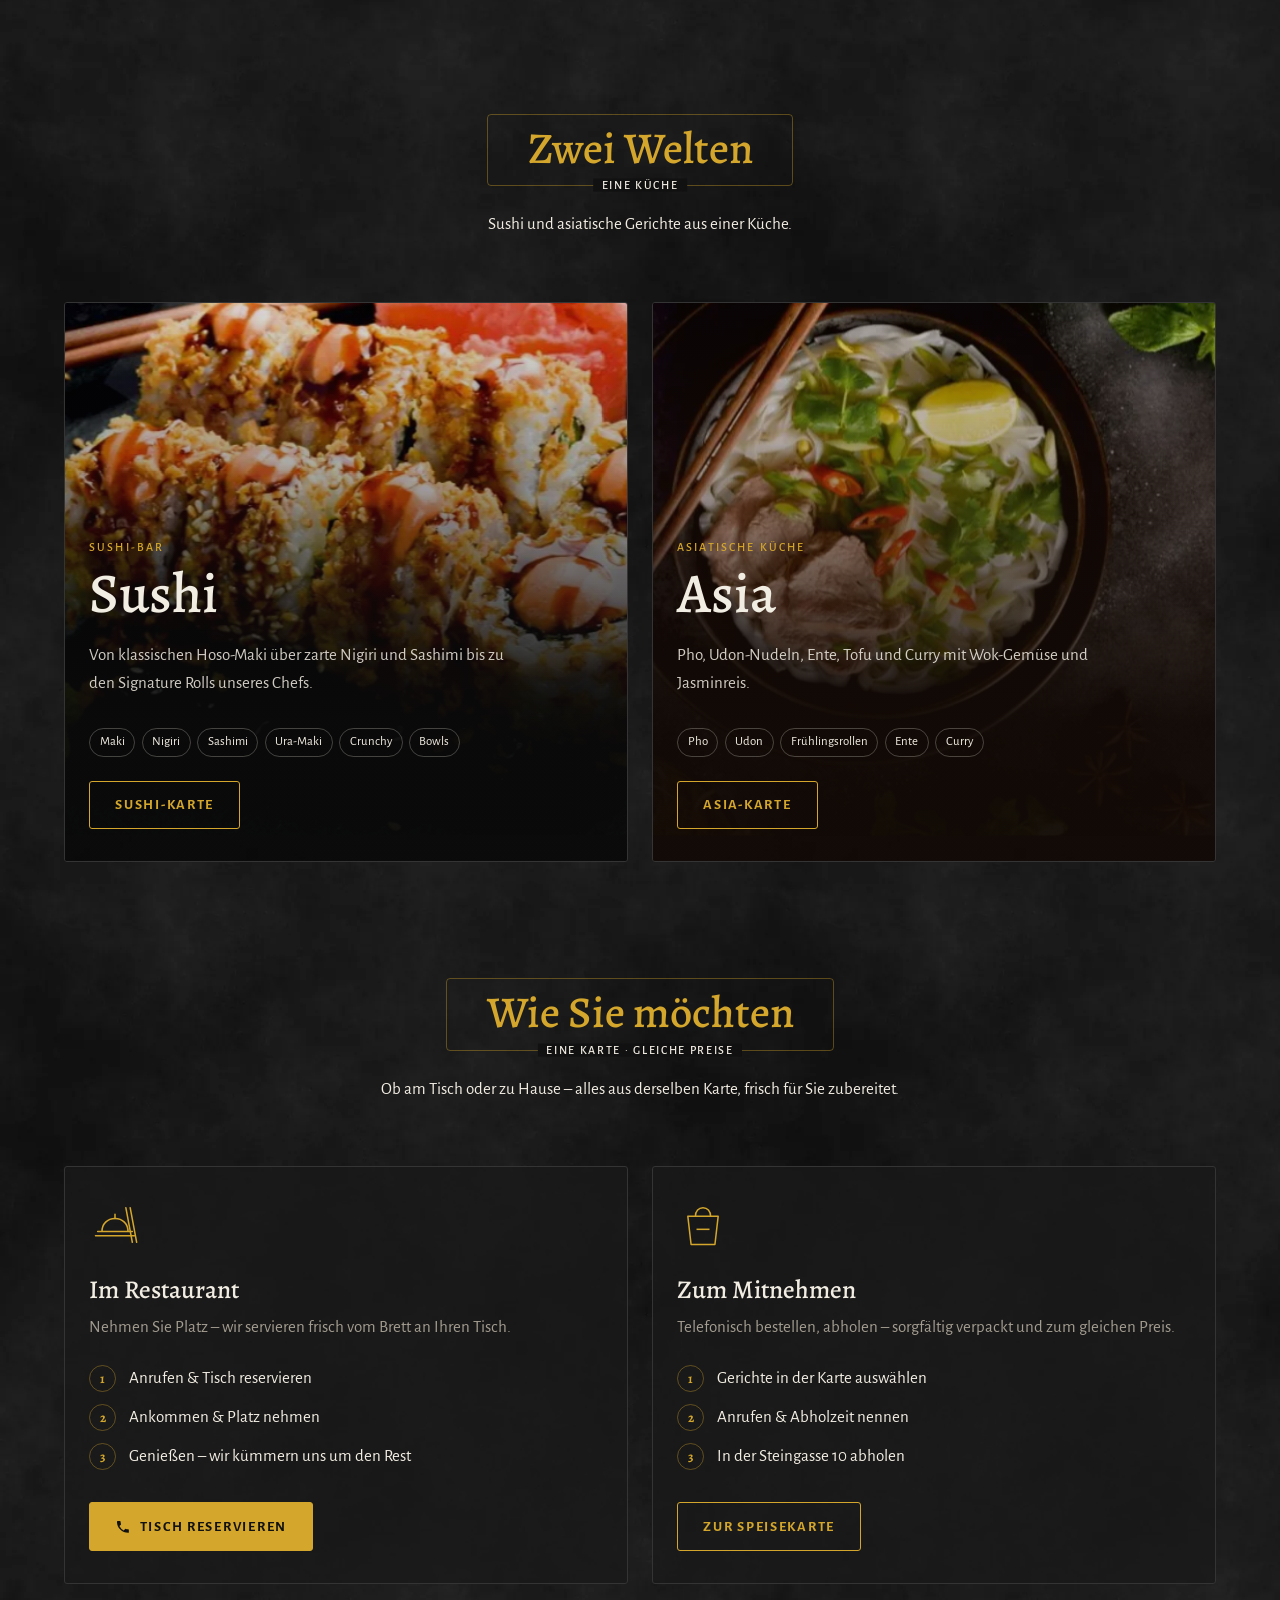
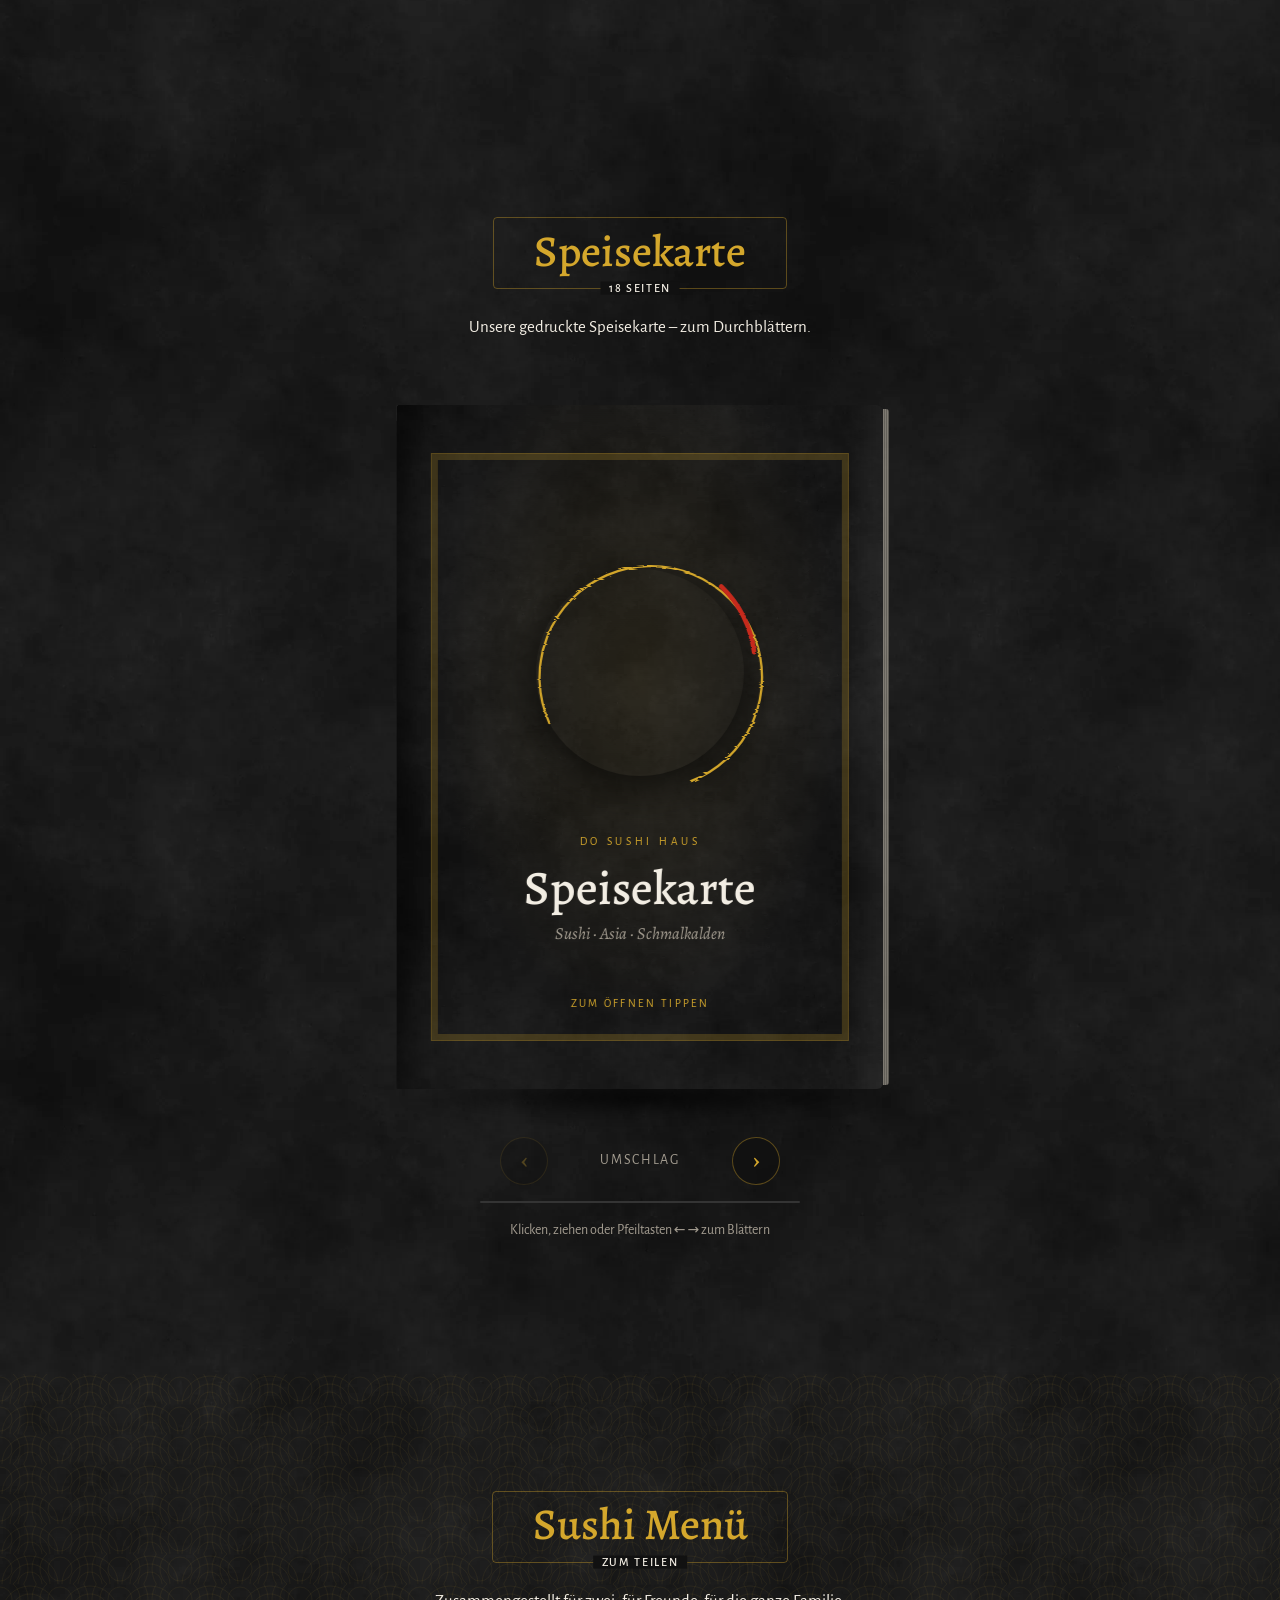
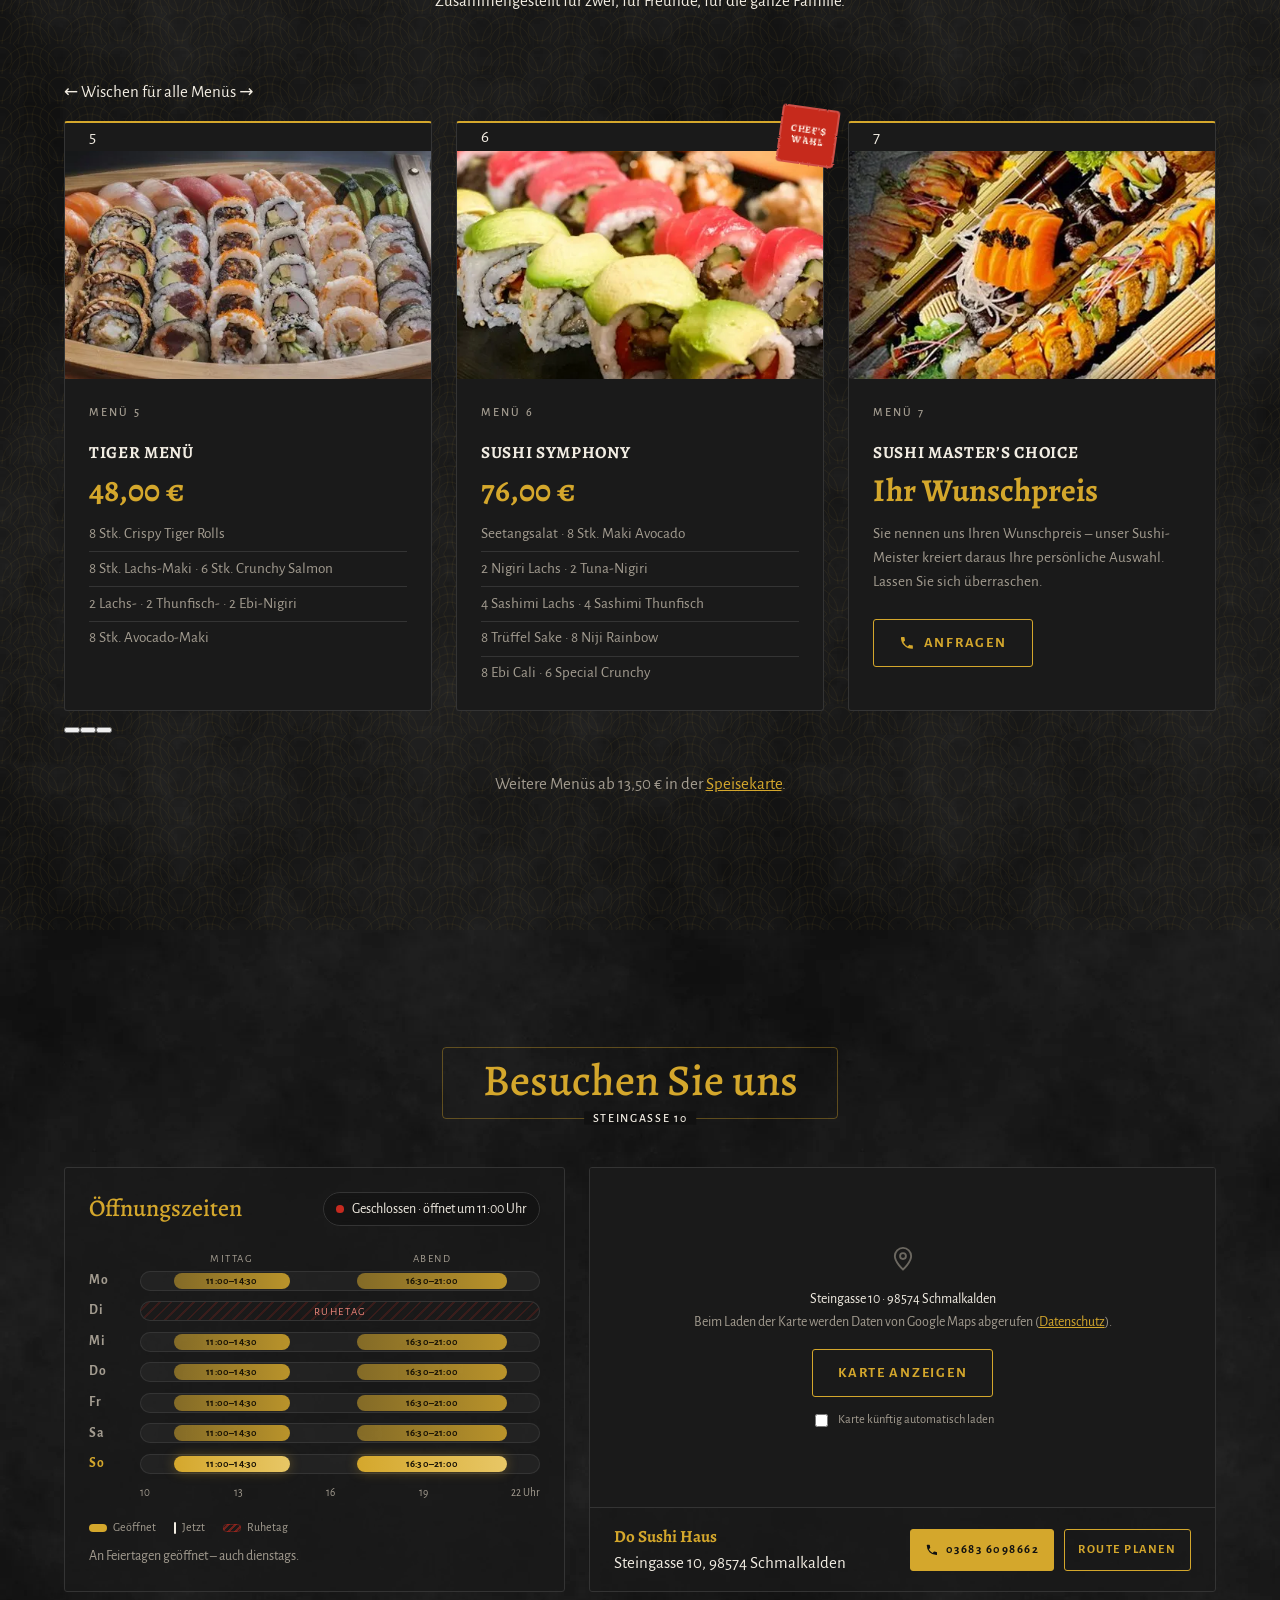
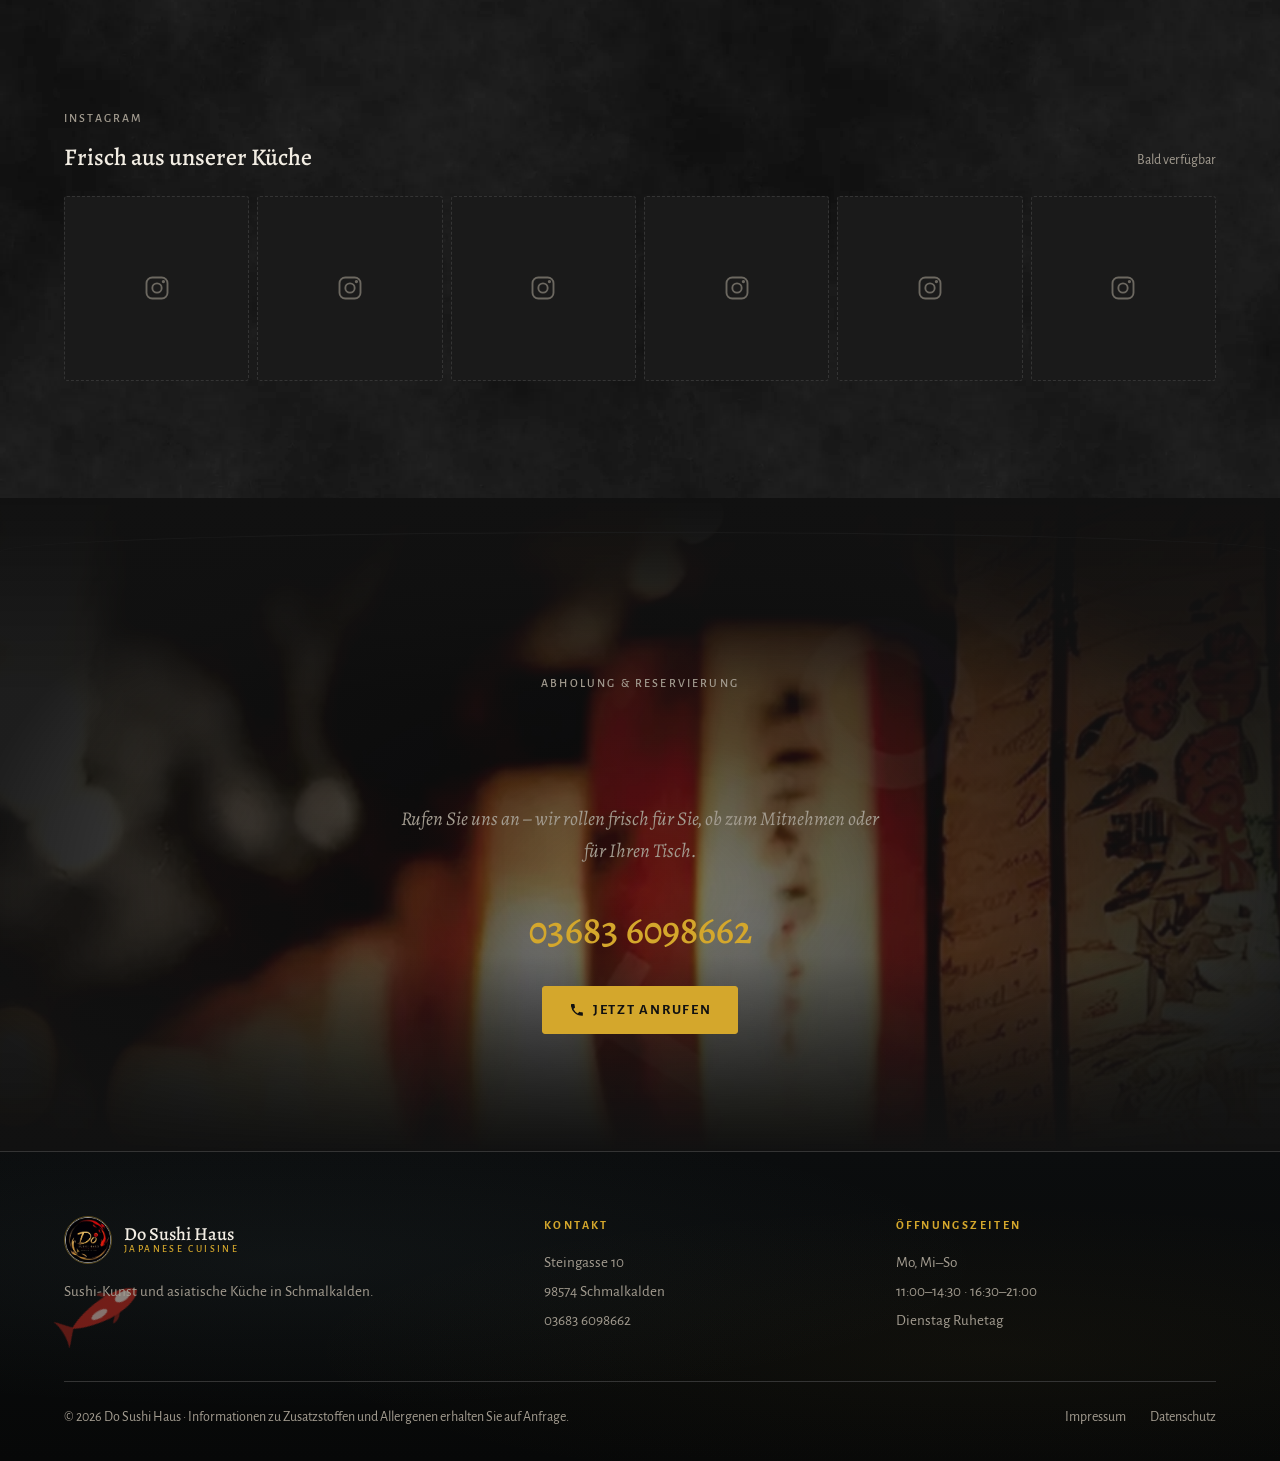
==== commit 72e508db: "feat: implement dish sheet feature with animated photo transitions and detailed view" ====
--- a/index.html
+++ b/index.html
@@ -111,13 +111,28 @@
 <main id="top">
 
   <!-- ===== Hero ===== -->
-  <section class="hero">
-    <div class="hero__lanterns" aria-hidden="true" data-drop>
+  <!-- ===== Brand: logo stands on its own ===== -->
+  <section class="brand-band">
+    <div class="hero__lanterns brand-band__lanterns" aria-hidden="true" data-drop>
       <span class="lantern" style="--size:46px"><svg viewBox="0 0 64 120"><use href="#lantern"/></svg></span>
       <span class="lantern" style="--size:46px;--delay:-2.2s"><svg viewBox="0 0 64 120"><use href="#lantern"/></svg></span>
     </div>
+    <div class="container brand-band__inner">
+      <div class="brand-band__logo reveal-ink">
+        <img src="assets/img/logo-tmp.webp" alt="Do Sushi Haus Logo">
+        <svg class="ring-draw" viewBox="0 0 100 100" aria-hidden="true" filter="url(#brushy)" data-rotate="0.04"><path pathLength="1" d="M14 70A44 44 0 1 1 70 93" stroke="#d4a72c" stroke-width=".9" fill="none" stroke-linecap="round"/><path pathLength="1" d="M82 16A44 44 0 0 1 95 42" stroke="#c62a1f" stroke-width="1.8" fill="none" stroke-linecap="round"/></svg>
+      </div>
+      <div class="brand-band__text" data-stagger="120">
+        <p class="label">Herzlich willkommen</p>
+        <h2 data-split>Do Sushi Haus</h2>
+        <p>Ein kleines Stück Japan in der Steingasse – frisch gerollt, mit Liebe angerichtet.</p>
+      </div>
+    </div>
+  </section>
+
+  <section class="hero">
     <div class="container hero__grid">
-      <div class="hero__text" data-stagger="110" data-hero-out>
+      <div class="hero__text" data-stagger="110">
         <p class="label hero__eyebrow">Japanische Küche · Schmalkalden</p>
         <h1 class="display" data-split>Frisch gerollt.<br><em>Mit Hingabe serviert.</em></h1>
         <p class="lead">Sushi-Kunst und asiatische Küche im Herzen von Schmalkalden – handgemacht, Rolle für Rolle.</p>
@@ -129,10 +144,12 @@
       </div>
       <div class="hero__visual reveal-ink">
         <div class="hero__dish"><img src="assets/img/dragon.webp" alt="Dragon Roll mit gegrilltem Aal auf schwarzem Teller" fetchpriority="high"></div>
+
       </div>
     </div>
     <a class="hero__scroll label" href="#willkommen">Entdecken</a>
   </section>
+
 
   <!-- ===== Willkommen ===== -->
   <section class="section welcome" id="willkommen">
@@ -316,11 +333,11 @@
         </div>
       </div>
       <div class="sets" data-stagger="130">
-        <article class="set-card"><p class="label">Menü 5</p><p class="set-card__name">Tiger Menü</p><p class="set-card__price">48,00 €</p>
+        <article class="set-card set-card--img"><img class="set-card__img" src="assets/img/dish/menu5.webp" alt="" loading="lazy"><p class="label">Menü 5</p><p class="set-card__name">Tiger Menü</p><p class="set-card__price">48,00 €</p>
           <ul style="margin-top:var(--s-3)"><li>8 Stk. Crispy Tiger Rolls</li><li>8 Stk. Lachs-Maki · 6 Stk. Crunchy Salmon</li><li>2 Lachs- · 2 Thunfisch- · 2 Ebi-Nigiri</li><li>8 Stk. Avocado-Maki</li></ul></article>
-        <article class="set-card"><span class="seal">Chef’s<br>Wahl</span><p class="label">Menü 6</p><p class="set-card__name">Sushi Symphony</p><p class="set-card__price">76,00 €</p>
+        <article class="set-card set-card--img"><img class="set-card__img" src="assets/img/dish/menu6.webp" alt="" loading="lazy"><span class="seal">Chef’s<br>Wahl</span><p class="label">Menü 6</p><p class="set-card__name">Sushi Symphony</p><p class="set-card__price">76,00 €</p>
           <ul style="margin-top:var(--s-3)"><li>Seetangsalat · 8 Stk. Maki Avocado</li><li>2 Nigiri Lachs · 2 Tuna-Nigiri</li><li>4 Sashimi Lachs · 4 Sashimi Thunfisch</li><li>8 Trüffel Sake · 8 Niji Rainbow</li><li>8 Ebi Cali · 6 Special Crunchy</li></ul></article>
-        <article class="set-card"><p class="label">Menü 7</p><p class="set-card__name">Sushi Master’s Choice</p><p class="set-card__price">Ihr Wunschpreis</p>
+        <article class="set-card set-card--img"><img class="set-card__img" src="assets/img/dish/menu7.webp" alt="" loading="lazy"><p class="label">Menü 7</p><p class="set-card__name">Sushi Master’s Choice</p><p class="set-card__price">Ihr Wunschpreis</p>
           <ul style="margin-top:var(--s-3)"><li>Sie nennen uns Ihren Wunschpreis – unser Sushi-Meister kreiert daraus Ihre persönliche Auswahl. Lassen Sie sich überraschen.</li></ul>
           <a class="btn btn--ghost" href="tel:+4936836098662" style="margin-top:var(--s-4)"><svg><use href="#i-phone"/></svg>Anfragen</a></article>
       </div>
@@ -347,7 +364,7 @@
           <p class="muted visit__note">An Feiertagen geöffnet – auch dienstags.</p>
         </div>
         <div class="visit__map">
-          <div class="ph map-ph" id="map" data-lat="50.7205" data-lng="10.4466" data-label="Do Sushi Haus · Steingasse 10" data-query="Do Sushi Haus, Steingasse 10, 98574 Schmalkalden">
+          <div class="ph map-ph" id="map" data-lat="50.7221318" data-lng="10.4527686" data-label="Do Sushi Haus · Steingasse 10" data-query="Steingasse 10, 98574 Schmalkalden, Deutschland">
             <div>
               <svg style="margin:0 auto .5rem"><use href="#i-pin"/></svg>
               <p style="color:var(--ink);margin:0">Steingasse 10 · 98574 Schmalkalden</p>
@@ -360,7 +377,7 @@
             <span><b>Do Sushi Haus</b><br>Steingasse 10, 98574 Schmalkalden</span>
             <span class="visit__actions">
               <a class="btn btn--primary" href="tel:+4936836098662"><svg><use href="#i-phone"/></svg>03683 6098662</a>
-              <a class="btn btn--ghost" href="https://www.google.com/maps/dir/?api=1&amp;destination=Steingasse+10,+98574+Schmalkalden" target="_blank" rel="noopener">Route planen</a>
+              <a class="btn btn--ghost" href="https://www.google.com/maps/dir/?api=1&amp;destination=Steingasse+10,+98574+Schmalkalden,+Deutschland" target="_blank" rel="noopener">Route planen</a>
             </span>
           </address>
         </div>
--- a/css/motion.css
+++ b/css/motion.css
@@ -184,3 +184,28 @@
   .lantern__glow { animation: none !important; }
   [data-speed], [data-rotate], [data-hero-out] { will-change: auto; }
 }
+
+/* ==========================================================================
+   iOS memory diet (WebKit kills the tab when GPU memory runs out)
+   ========================================================================== */
+@media (pointer: coarse), (max-width: 1023px) {
+  /* SVG displacement filters on HTML are rasterised per element – drop them */
+  [filter], .seal { filter: none !important; }
+  /* blurred, animated steam puffs */
+  .steam { display: none; }
+  /* full-screen fixed glow layers → one static gradient on the body */
+  .ambient { display: none; }
+  body.slate { background-image: radial-gradient(ellipse at 50% 0%, rgba(232,199,102,.06), transparent 55%), url("../assets/img/slate.webp"); }
+  /* book: flat page turns, no shading overlays */
+  .leaf__face::before, .leaf__face::after, .book__inner::before { display: none; }
+  .book__stage { perspective: 1600px; }
+  /* masks and blurs */
+  .menu-nav__cats { mask-image: none; -webkit-mask-image: none; }
+  .zoom { backdrop-filter: none; -webkit-backdrop-filter: none; background: rgba(8,8,8,.94); }
+  .lantern__glow { display: none; }
+}
+@media (pointer: coarse), (max-width: 1023px) {
+  /* keep each block's painting to itself – stops WebKit from squashing
+     everything below a scroller/animated card into one page-tall layer */
+  .sets, .cat, .section, .chapter, .world-divider, .menu-world, .brand-band, .hero, .alley, .spread { contain: paint; }
+}
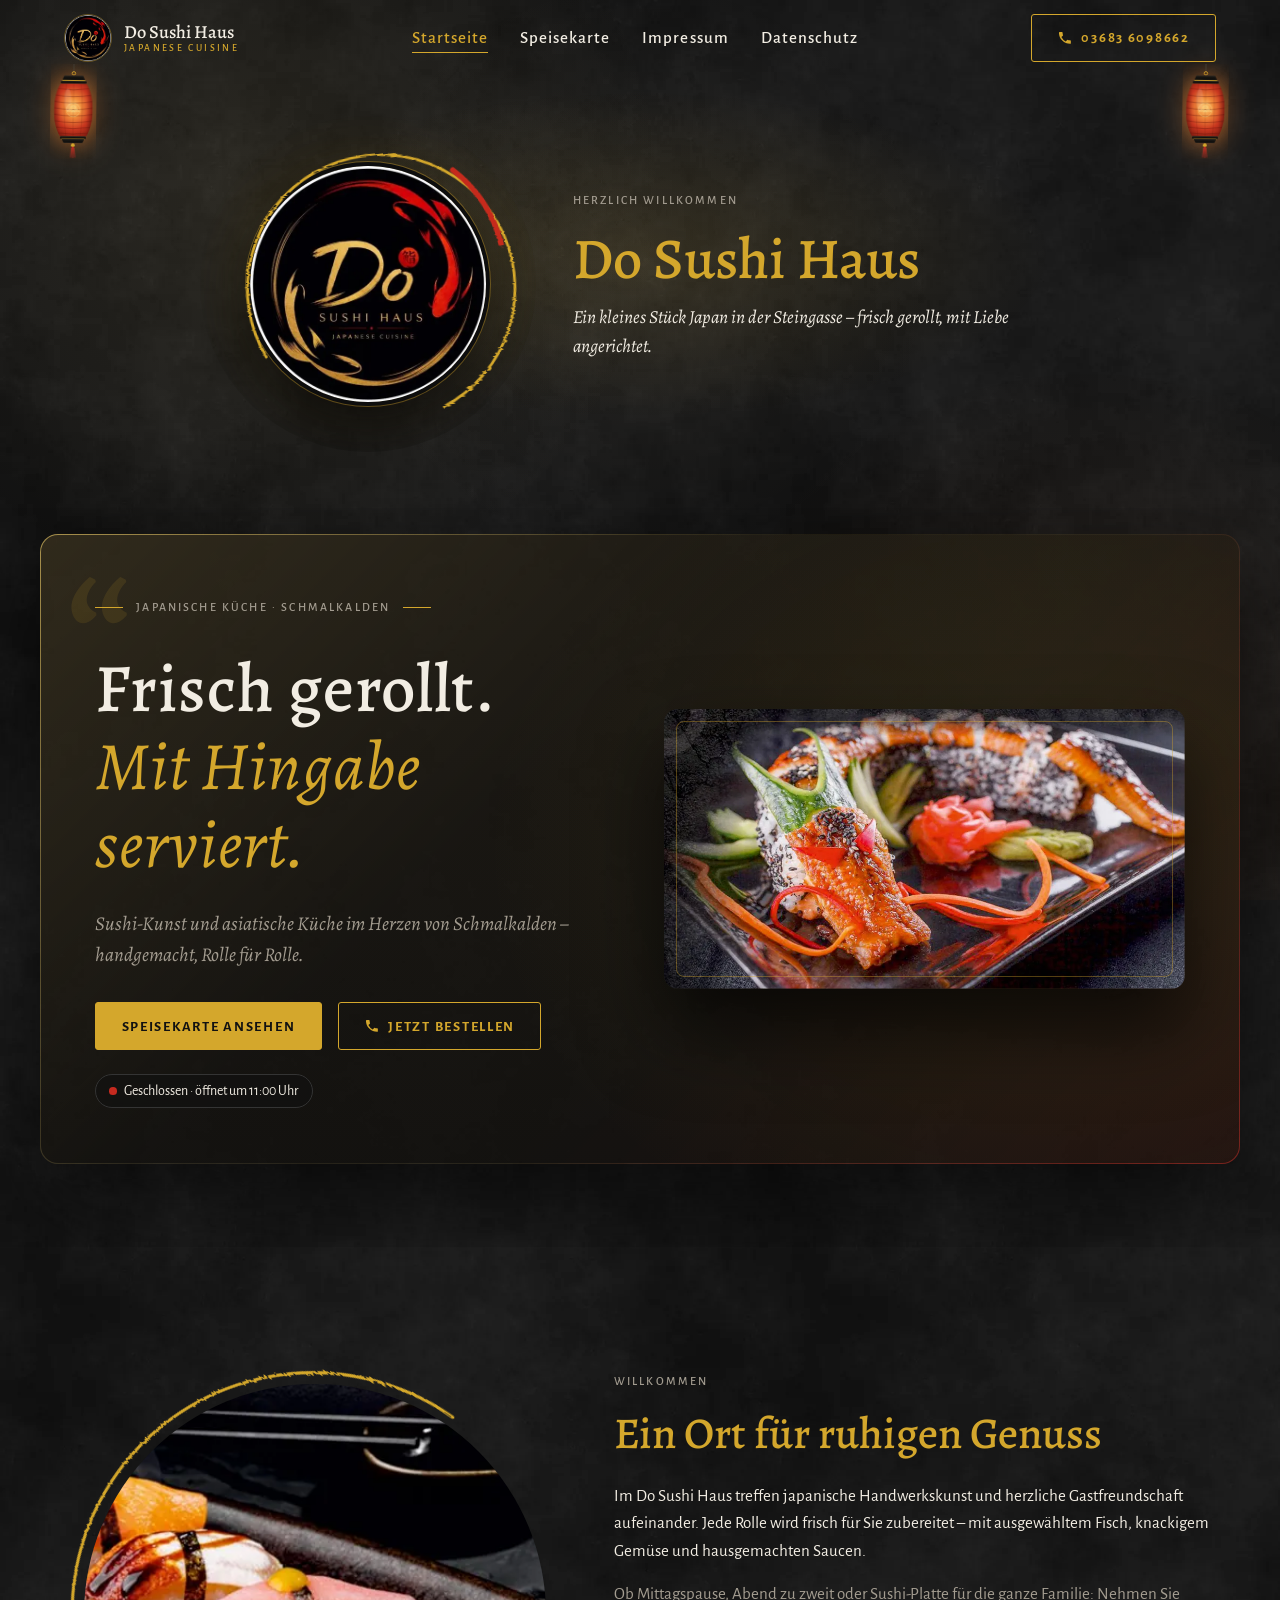
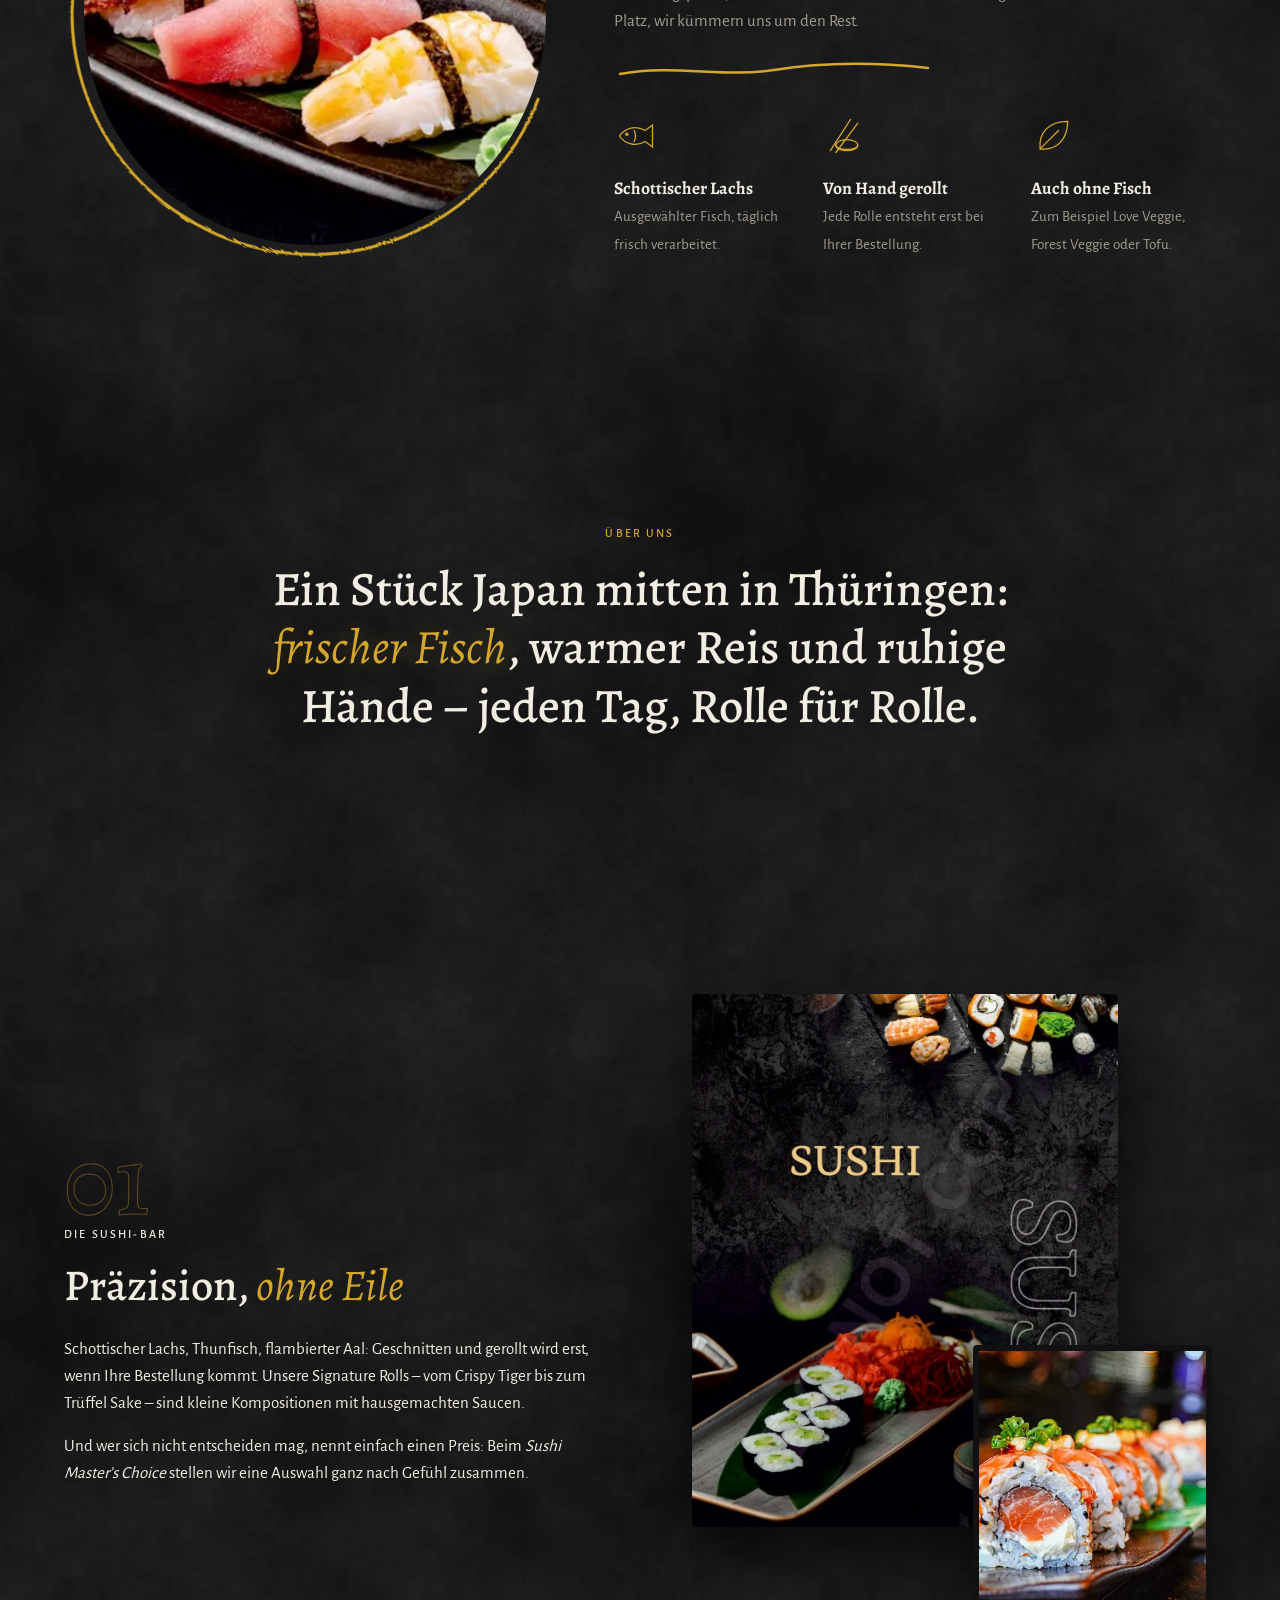
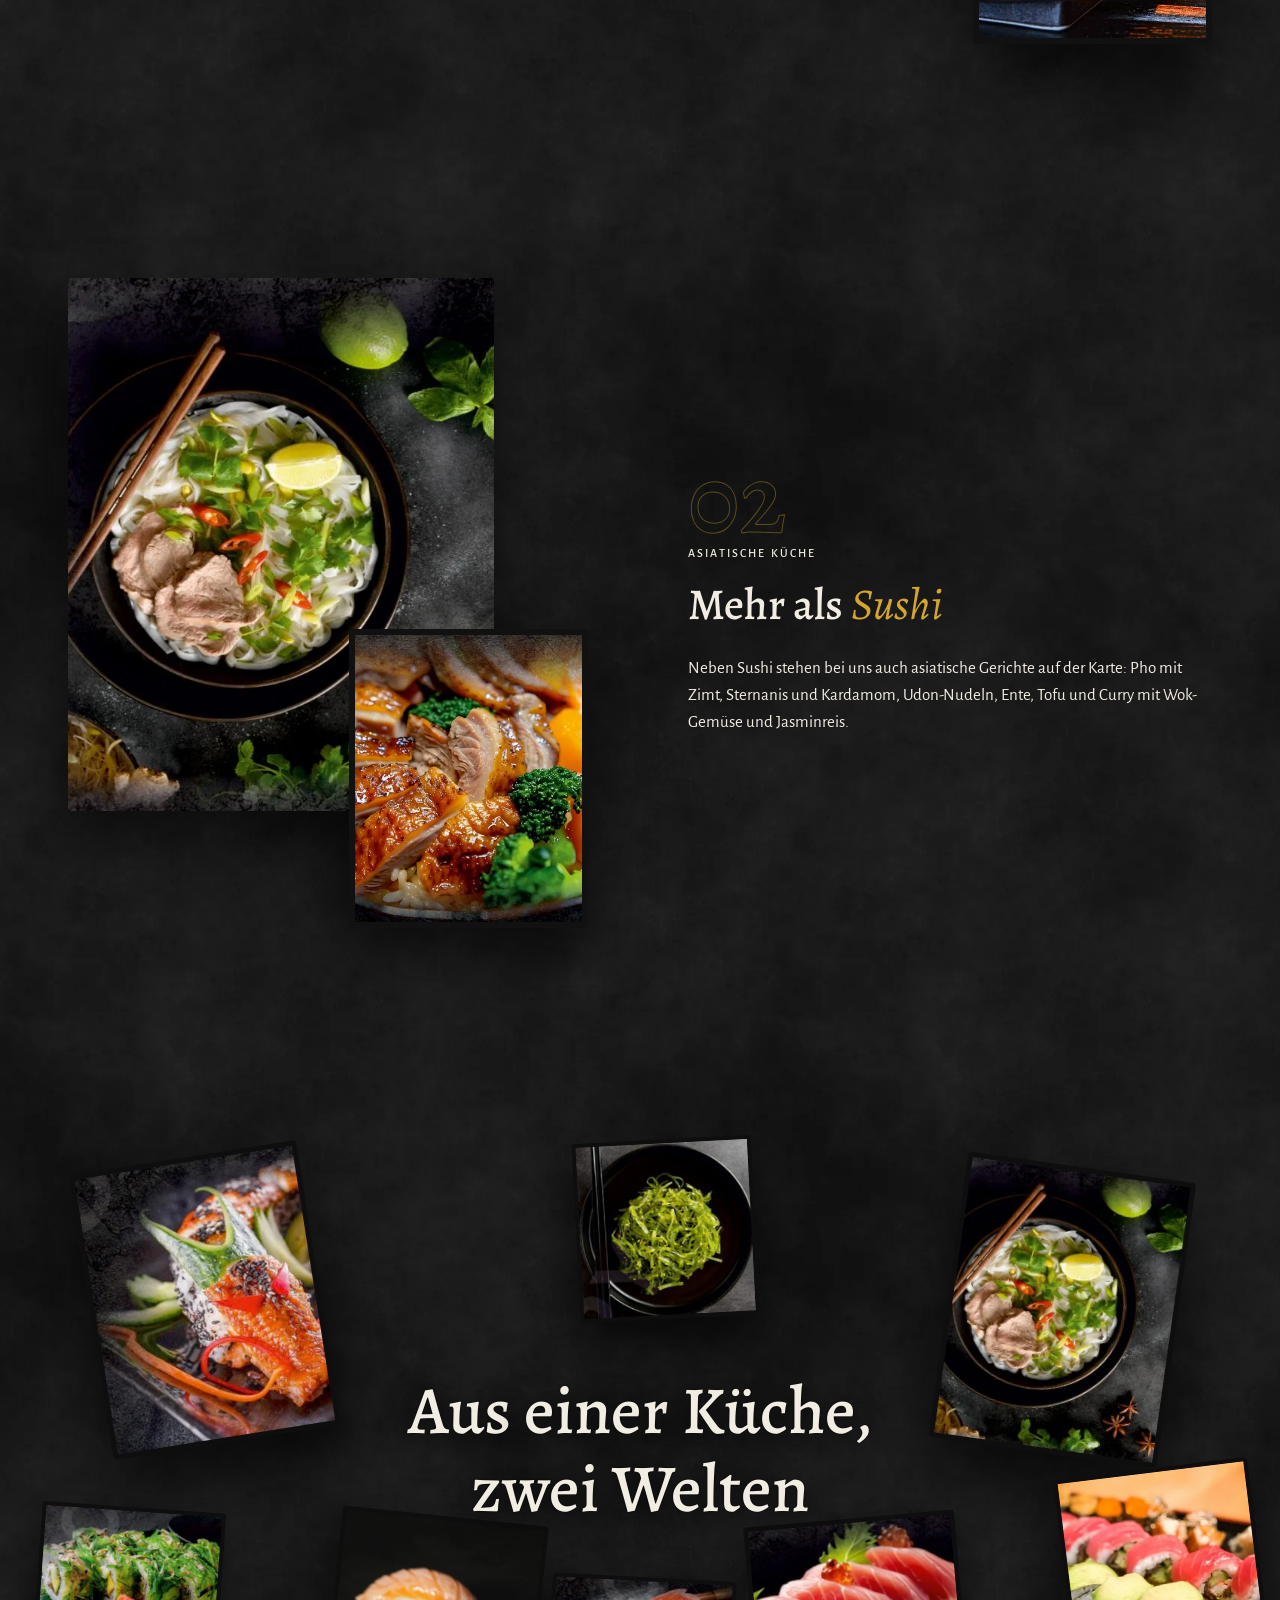
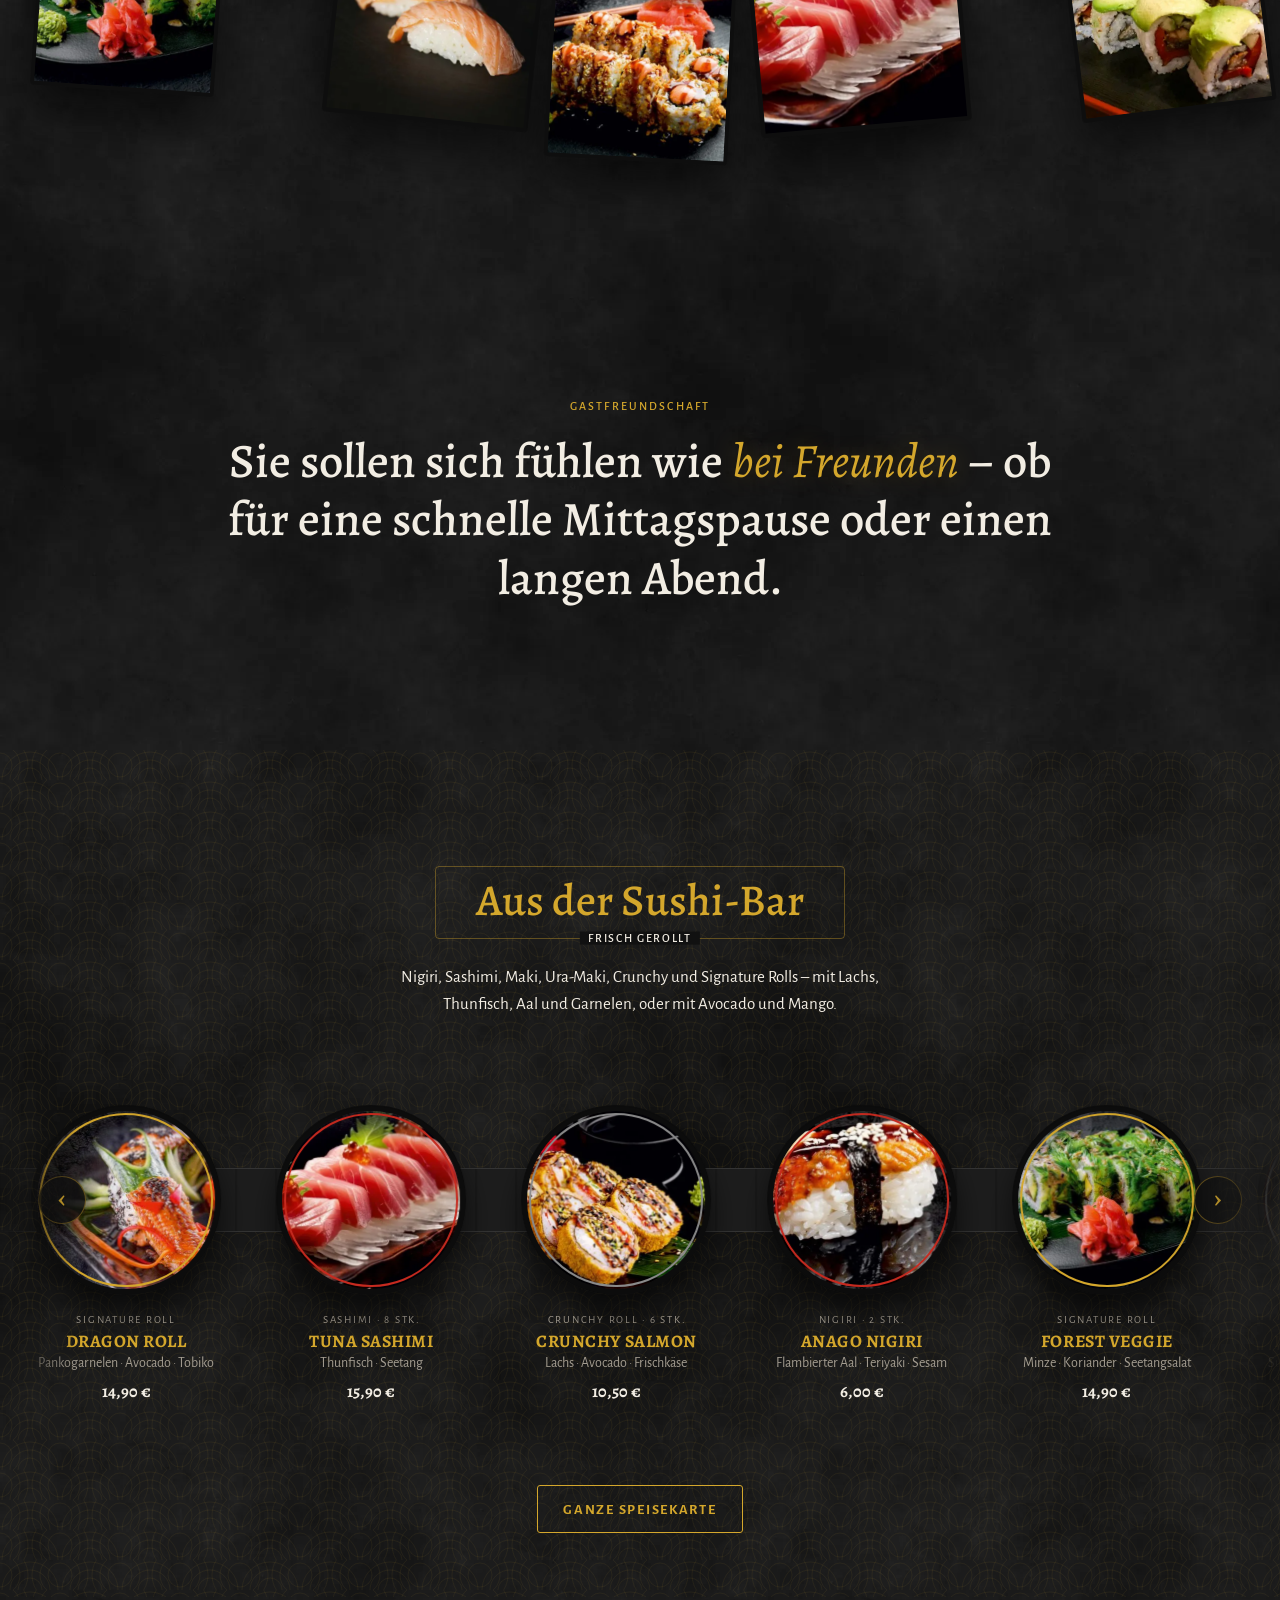
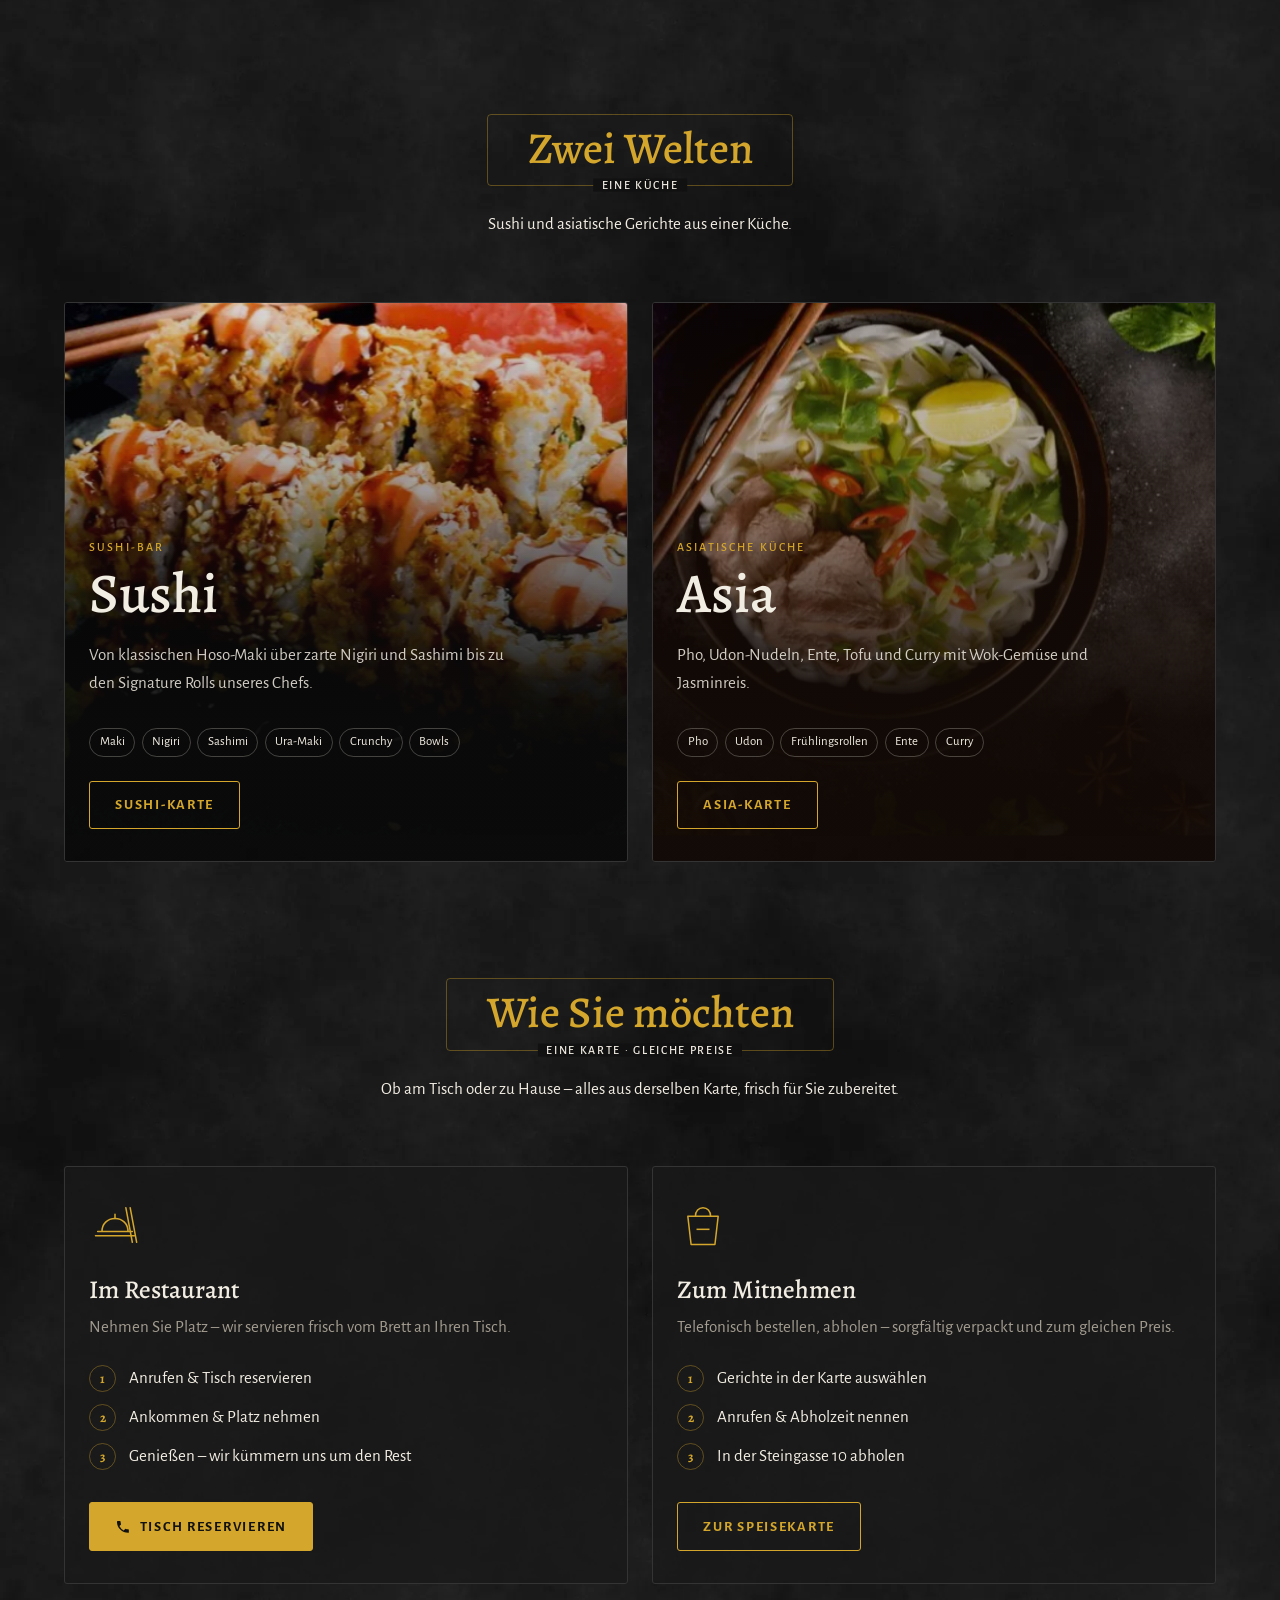
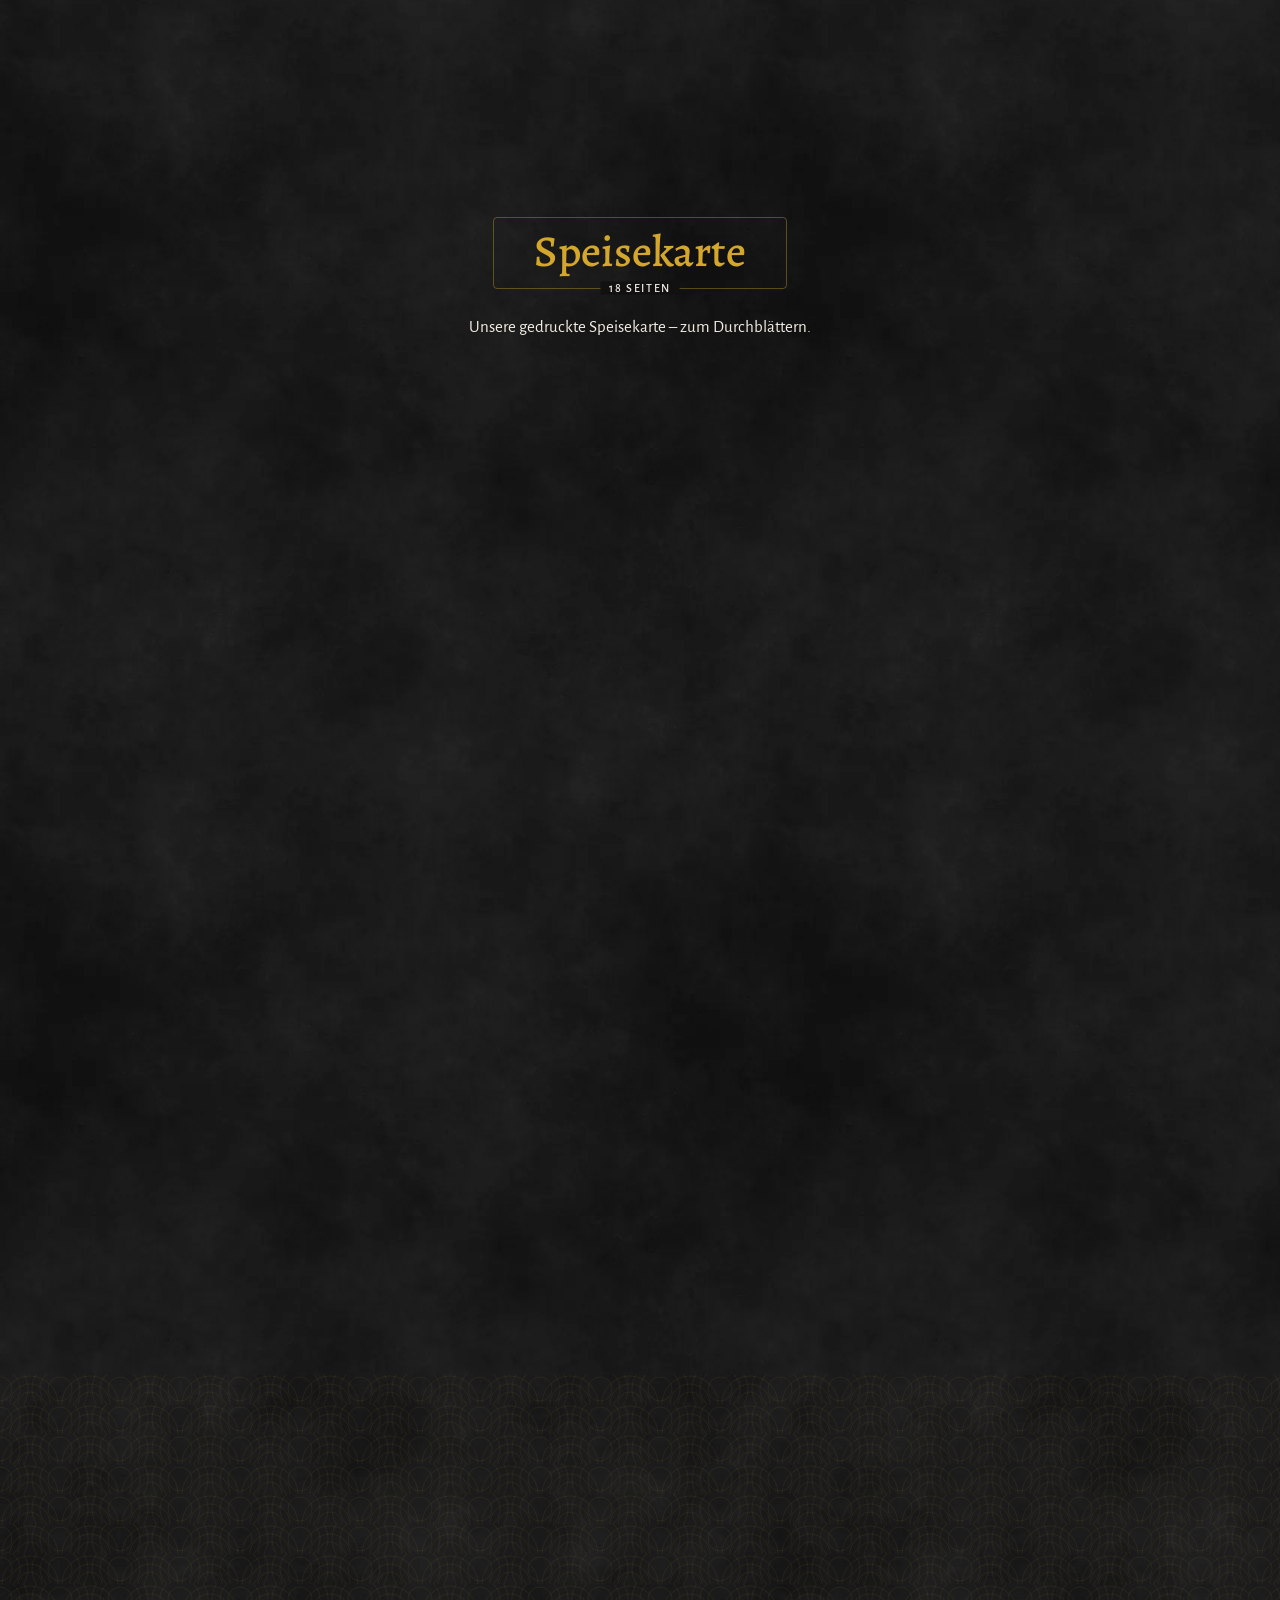
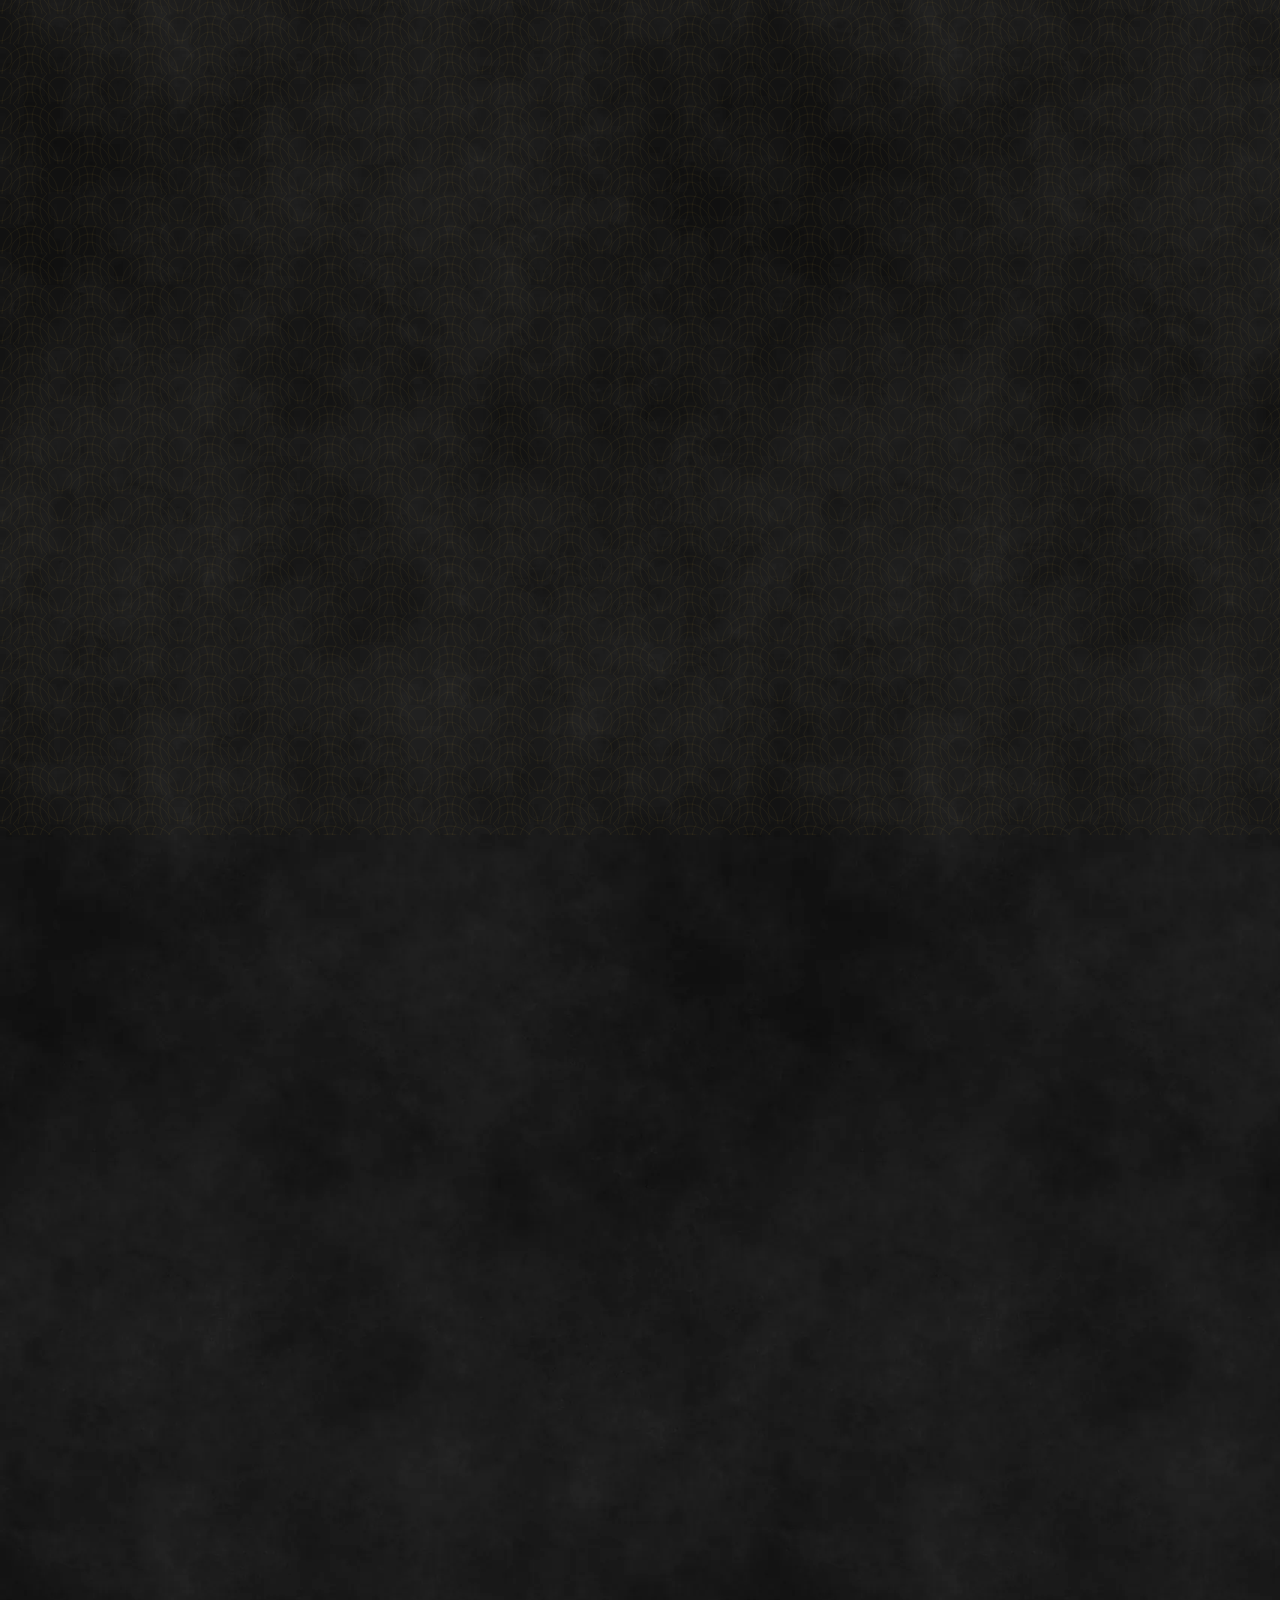
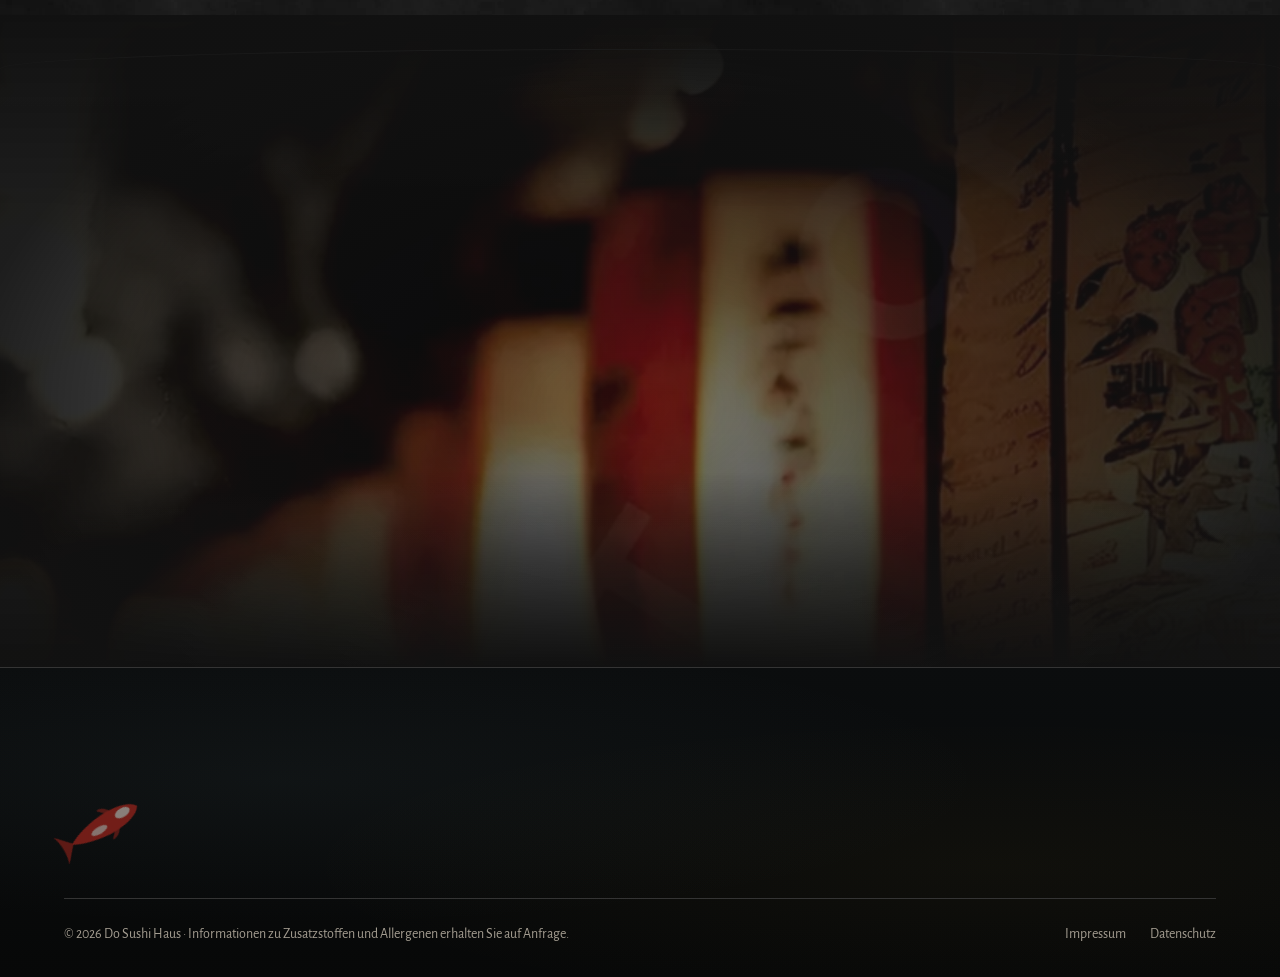
==== commit 4f8b01ca: "Enhance lantern SVG and CSS animations" ====
--- a/index.html
+++ b/index.html
@@ -46,17 +46,65 @@
   <symbol id="i-fish" viewBox="0 0 48 48"><g fill="none" stroke="currentColor" stroke-width="1.4" stroke-linecap="round"><path d="M6 24c6-9 18-12 28-6l8-6v24l-8-6C24 36 12 33 6 24z"/><circle cx="14" cy="22" r="1.2" fill="currentColor"/><path d="M22 18c2 4 2 8 0 12"/></g></symbol>
   <symbol id="i-hands" viewBox="0 0 48 48"><g fill="none" stroke="currentColor" stroke-width="1.4" stroke-linecap="round"><path d="M8 40 30 6M14 42 38 10"/><ellipse cx="26" cy="34" rx="12" ry="6"/><path d="M14 34c0 6 24 6 24 0"/></g></symbol>
   <symbol id="i-leaf" viewBox="0 0 48 48"><g fill="none" stroke="currentColor" stroke-width="1.4" stroke-linecap="round"><path d="M10 38C8 20 20 8 40 8c0 20-12 32-30 30z"/><path d="M10 38 30 18"/></g></symbol>
-  <symbol id="lantern" viewBox="0 0 64 120">
-    <line x1="32" y1="0" x2="32" y2="14" stroke="#4a4a4a" stroke-width="1.5"/>
-    <ellipse class="lantern__glow" cx="32" cy="62" rx="30" ry="38" fill="#e07a2e"/>
-    <rect x="20" y="14" width="24" height="8" rx="2" fill="#151515"/>
-    <path d="M14 26 Q2 62 14 98 L50 98 Q62 62 50 26 Z" fill="#b8321f"/>
-    <path d="M14 26 Q2 62 14 98 L50 98 Q62 62 50 26 Z" fill="url(#lg)"/>
-    <g stroke="#7a1d12" stroke-width="1" fill="none" opacity=".7"><path d="M11 38H53M8 50H56M7 62H57M8 74H56M11 86H53"/></g>
-    <rect x="18" y="20" width="28" height="7" rx="2" fill="#151515"/>
-    <rect x="18" y="97" width="28" height="7" rx="2" fill="#151515"/>
-    <path d="M32 104V118" stroke="#d4a72c" stroke-width="1.5"/>
-    <defs><radialGradient id="lg" cx=".5" cy=".5" r=".6"><stop offset="0" stop-color="#ffb35c" stop-opacity=".8"/><stop offset="1" stop-color="#7a1d12" stop-opacity="0"/></radialGradient></defs>
+  <symbol id="lantern" viewBox="0 0 64 132">
+    <defs>
+      <radialGradient id="lgBody" cx=".5" cy=".46" r=".62">
+        <stop offset="0" stop-color="#ffd27a"/><stop offset=".28" stop-color="#f08a3a"/>
+        <stop offset=".62" stop-color="#c8361f"/><stop offset="1" stop-color="#6e140c"/>
+      </radialGradient>
+      <linearGradient id="lgSide" x1="0" x2="1">
+        <stop offset="0" stop-color="#000" stop-opacity=".45"/><stop offset=".22" stop-color="#000" stop-opacity="0"/>
+        <stop offset=".78" stop-color="#000" stop-opacity="0"/><stop offset="1" stop-color="#000" stop-opacity=".5"/>
+      </linearGradient>
+      <linearGradient id="lgCap" x1="0" x2="0" y1="0" y2="1">
+        <stop offset="0" stop-color="#2a2620"/><stop offset=".5" stop-color="#0f0e0c"/><stop offset="1" stop-color="#1c1915"/>
+      </linearGradient>
+      <linearGradient id="lgTassel" x1="0" x2="0" y1="0" y2="1">
+        <stop offset="0" stop-color="#c62a1f"/><stop offset="1" stop-color="#7a1610" stop-opacity=".2"/>
+      </linearGradient>
+      <clipPath id="lgClip"><path d="M14 27 C2 46 2 82 14 101 L50 101 C62 82 62 46 50 27 Z"/></clipPath>
+    </defs>
+    <!-- hanging cord + ring -->
+    <path d="M32 0 V11" stroke="#3d3a35" stroke-width="1.4"/>
+    <circle cx="32" cy="13" r="2.4" fill="none" stroke="#d4a72c" stroke-width="1.2"/>
+    <!-- warm halo -->
+    <ellipse class="lantern__glow" cx="32" cy="64" rx="34" ry="44" fill="#ff8a2e"/>
+    <!-- top cap (lacquer, gold rim) -->
+    <path d="M19 16 H45 L48 23 H16 Z" fill="url(#lgCap)"/>
+    <path d="M16 23 H48" stroke="#d4a72c" stroke-width="1.2"/>
+    <rect x="14" y="23.5" width="36" height="4" rx="1.5" fill="url(#lgCap)"/>
+    <!-- paper body -->
+    <g clip-path="url(#lgClip)">
+      <rect x="0" y="24" width="64" height="80" fill="url(#lgBody)"/>
+      <!-- bamboo ribs follow the curve -->
+      <g fill="none" stroke="#5e120b" stroke-opacity=".55" stroke-width=".9">
+        <path d="M8 34 Q32 38 56 34"/><path d="M5 43 Q32 48 59 43"/><path d="M4 52 Q32 57 60 52"/>
+        <path d="M4 61 Q32 66 60 61"/><path d="M4 70 Q32 75 60 70"/><path d="M5 79 Q32 84 59 79"/>
+        <path d="M7 88 Q32 92 57 88"/><path d="M10 96 Q32 99 54 96"/>
+      </g>
+      <!-- vertical seams -->
+      <g fill="none" stroke="#5e120b" stroke-opacity=".28" stroke-width=".7">
+        <path d="M22 27 Q17 64 22 101"/><path d="M42 27 Q47 64 42 101"/><path d="M32 27 V101"/>
+      </g>
+      <!-- gold seigaiha crest -->
+      <g fill="none" stroke="#f6dd8c" stroke-opacity=".75" stroke-width="1">
+        <circle cx="32" cy="64" r="9.5" stroke-opacity=".5"/>
+        <path d="M24 67 a4 4 0 0 1 8 0 a4 4 0 0 1 8 0"/>
+        <path d="M26 67 a2 2 0 0 1 4 0 M34 67 a2 2 0 0 1 4 0"/>
+        <path d="M28 62 a4 4 0 0 1 8 0" stroke-opacity=".6"/>
+      </g>
+      <rect x="0" y="24" width="64" height="80" fill="url(#lgSide)"/>
+      <!-- paper highlight -->
+      <ellipse cx="24" cy="50" rx="5" ry="16" fill="#fff" opacity=".12"/>
+    </g>
+    <!-- bottom cap -->
+    <rect x="14" y="100.5" width="36" height="4" rx="1.5" fill="url(#lgCap)"/>
+    <path d="M16 104.5 H48" stroke="#d4a72c" stroke-width="1.2"/>
+    <path d="M16 104.5 H48 L45 110 H19 Z" fill="url(#lgCap)"/>
+    <!-- knot + tassel -->
+    <circle cx="32" cy="113" r="2.6" fill="#d4a72c"/>
+    <path d="M30.5 115 L28 131 H36 L33.5 115 Z" fill="url(#lgTassel)"/>
+    <g stroke="#e0473a" stroke-width=".6" opacity=".7"><path d="M30 117 L29 130"/><path d="M32 117 V131"/><path d="M34 117 L35 130"/></g>
   </symbol>
   <symbol id="koi" viewBox="0 0 100 40">
     <path d="M16 20C8 12 4 6 0 3c4 9 4 25 0 34 4-3 8-9 16-17z" fill="var(--koi-fin, #c62a1f)" opacity=".8"/>
@@ -114,8 +162,8 @@
   <!-- ===== Brand: logo stands on its own ===== -->
   <section class="brand-band">
     <div class="hero__lanterns brand-band__lanterns" aria-hidden="true" data-drop>
-      <span class="lantern" style="--size:46px"><svg viewBox="0 0 64 120"><use href="#lantern"/></svg></span>
-      <span class="lantern" style="--size:46px;--delay:-2.2s"><svg viewBox="0 0 64 120"><use href="#lantern"/></svg></span>
+      <span class="lantern" style="--size:46px"><svg viewBox="0 0 64 132"><use href="#lantern"/></svg></span>
+      <span class="lantern" style="--size:46px;--delay:-2.2s"><svg viewBox="0 0 64 132"><use href="#lantern"/></svg></span>
     </div>
     <div class="container brand-band__inner">
       <div class="brand-band__logo reveal-ink">
@@ -385,7 +433,7 @@
     </div>
   </section>
 
-  <!-- ===== Instagram (placeholder) ===== -->
+  <!-- ===== Instagram (ausgeblendet – zum Aktivieren diesen Kommentar entfernen und "~~" wieder zu "--" machen) =====
   <section class="section" style="padding-top:0">
     <div class="container">
       <div class="insta-head reveal">
@@ -398,16 +446,17 @@
       </div>
     </div>
   </section>
+  -->
 
   <!-- ===== Lantern alley CTA ===== -->
   <section class="alley" data-glow>
     <div class="alley__bg"><img src="assets/img/laternen.webp" alt="" loading="lazy" data-speed="0.18"></div>
     <div class="alley__string" aria-hidden="true" data-drop>
-      <span class="lantern" style="--size:40px"><svg viewBox="0 0 64 120"><use href="#lantern"/></svg></span>
-      <span class="lantern" style="--size:52px;--delay:-1s"><svg viewBox="0 0 64 120"><use href="#lantern"/></svg></span>
-      <span class="lantern" style="--size:44px;--delay:-2.4s"><svg viewBox="0 0 64 120"><use href="#lantern"/></svg></span>
-      <span class="lantern" style="--size:52px;--delay:-.4s"><svg viewBox="0 0 64 120"><use href="#lantern"/></svg></span>
-      <span class="lantern" style="--size:40px;--delay:-3.1s"><svg viewBox="0 0 64 120"><use href="#lantern"/></svg></span>
+      <span class="lantern" style="--size:40px"><svg viewBox="0 0 64 132"><use href="#lantern"/></svg></span>
+      <span class="lantern" style="--size:52px;--delay:-1s"><svg viewBox="0 0 64 132"><use href="#lantern"/></svg></span>
+      <span class="lantern" style="--size:44px;--delay:-2.4s"><svg viewBox="0 0 64 132"><use href="#lantern"/></svg></span>
+      <span class="lantern" style="--size:52px;--delay:-.4s"><svg viewBox="0 0 64 132"><use href="#lantern"/></svg></span>
+      <span class="lantern" style="--size:40px;--delay:-3.1s"><svg viewBox="0 0 64 132"><use href="#lantern"/></svg></span>
     </div>
     <div class="container" data-stagger="120">
       <p class="label">Abholung &amp; Reservierung</p>
--- a/css/style.css
+++ b/css/style.css
@@ -341,3 +341,122 @@
 .belt--native .plate { scroll-snap-align: start; }
 .belt--native .plate__dish { rotate: none !important; }
 .belt--native .belt__rail, .belt--native .belt__nav { display: none; }
+
+/* ==========================================================================
+   Sushi Menü – premium set cards (the priciest items deserve a showcase)
+   ========================================================================== */
+.set-card {
+  isolation: isolate;
+  border: 1px solid transparent; border-top-width: 1px; border-radius: 10px;
+  background:
+    radial-gradient(120% 60% at 50% 0%, rgba(212,167,44,.14), transparent 60%) padding-box,
+    linear-gradient(180deg, #1e1b16, #141312) padding-box,
+    linear-gradient(160deg, rgba(232,199,102,.85), rgba(212,167,44,.15) 35%, rgba(212,167,44,.08) 65%, rgba(232,199,102,.6)) border-box;
+  box-shadow: 0 24px 50px rgba(0,0,0,.45), inset 0 1px 0 rgba(255,236,190,.06);
+  transition: translate .45s var(--ease-out, ease), box-shadow .45s;
+}
+/* gold corner ornaments */
+.set-card::before, .set-card::after {
+  content: ""; position: absolute; width: 22px; height: 22px; pointer-events: none; z-index: 2;
+  border: 1.5px solid var(--gold); opacity: .8;
+}
+.set-card::before { left: 10px; bottom: 10px; border-right: 0; border-top: 0; border-radius: 0 0 0 4px; }
+.set-card::after { right: 10px; bottom: 10px; border-left: 0; border-top: 0; border-radius: 0 0 4px 0; }
+.set-card:hover { translate: 0 -8px; box-shadow: 0 34px 70px rgba(0,0,0,.6), 0 0 0 1px rgba(232,199,102,.35), 0 0 40px rgba(212,167,44,.12); }
+
+.set-card .label { color: var(--gold); letter-spacing: .28em; }
+.set-card__name { font-size: 1.2rem; color: var(--ink); }
+.set-card__price {
+  font-size: clamp(2.2rem, 1.8rem + 1vw, 2.8rem);
+  background: linear-gradient(180deg, #f6dd8c, #d4a72c 55%, #a97c12);
+  -webkit-background-clip: text; background-clip: text; color: transparent;
+  text-shadow: 0 6px 24px rgba(212,167,44,.18);
+  padding-bottom: .25rem; border-bottom: 1px solid var(--gold-line); margin-bottom: .2rem;
+}
+.set-card ul li { position: relative; padding-left: 1.1rem; color: #c9c1b3; }
+.set-card ul li::before { content: "◆"; position: absolute; left: 0; top: .42em; font-size: .5rem; color: var(--gold); }
+.set-card li + li { border-top-color: rgba(212,167,44,.12); }
+
+/* photo header: gentle zoom + light sweep on hover */
+.set-card__img { border-radius: 9px 9px 0 0; }
+.set-card--img { overflow: visible; }
+.set-card--img::marker { content: none; }
+.set-card--img > .set-card__img { position: relative; }
+
+/* featured (Chef's choice) card glows */
+.set-card:has(.seal) {
+  background:
+    radial-gradient(120% 70% at 50% 0%, rgba(212,167,44,.24), transparent 60%) padding-box,
+    linear-gradient(180deg, #241f15, #151312) padding-box,
+    linear-gradient(160deg, #f6dd8c, #d4a72c 40%, rgba(212,167,44,.35) 70%, #f6dd8c) border-box;
+  box-shadow: 0 30px 70px rgba(0,0,0,.55), 0 0 60px rgba(212,167,44,.16);
+}
+@media (min-width: 900px) { .sets > .set-card:has(.seal) { scale: 1.04; z-index: 2; } }
+html, body { overflow-x: clip; }
+
+/* ==========================================================================
+   Set cards v3 – framed photo (never spills), mobile swipe showcase
+   ========================================================================== */
+.sets .set-card--img { padding-top: var(--s-3); }
+.sets .set-card--img .set-card__img {
+  display: block; width: 100%; max-width: 100%; margin: 0 0 var(--s-4);
+  aspect-ratio: 16 / 10; object-fit: cover; border-radius: 7px;
+  box-shadow: 0 0 0 1px rgba(232,199,102,.35), 0 14px 28px rgba(0,0,0,.5);
+  transform: none !important; transition: filter .5s;
+}
+.sets .set-card--img:hover .set-card__img { transform: none !important; filter: brightness(1.08) saturate(1.08); }
+.set-card__no {
+  position: absolute; left: calc(var(--s-3) + 10px); top: calc(var(--s-3) + 10px); z-index: 2;
+  min-width: 2.1rem; height: 2.1rem; padding: 0 .5rem; border-radius: 999px; display: grid; place-items: center;
+  background: rgba(12,12,12,.82); border: 1px solid var(--gold-line); color: var(--gold);
+  font: 700 .85rem var(--font-serif); backdrop-filter: blur(4px);
+}
+
+/* ---------- Phones & tablets: horizontal swipe showcase ---------- */
+@media (max-width: 899px) {
+  .sets {
+    display: grid; grid-auto-flow: column; grid-auto-columns: 82%; grid-template-columns: none;
+    gap: 14px; overflow-x: auto; overscroll-behavior-x: contain;
+    scroll-snap-type: x mandatory; scroll-padding-inline: var(--gutter);
+    margin-inline: calc(-1 * var(--gutter)); padding: 22px var(--gutter) 30px;
+    scrollbar-width: none;
+  }
+  .sets::-webkit-scrollbar { display: none; }
+  .sets > .set-card {
+    scroll-snap-align: center; scale: .94; opacity: .62; translate: none !important;
+    transition: scale .45s var(--ease-out, ease), opacity .45s, box-shadow .45s;
+  }
+  .sets > .set-card.is-center { scale: 1; opacity: 1; box-shadow: 0 26px 60px rgba(0,0,0,.6), 0 0 40px rgba(212,167,44,.14); }
+  .sets > .set-card:has(.seal) { scale: .94; }
+  .sets > .set-card:has(.seal).is-center { scale: 1; }
+  /* stagger reveal inside the strip would hide off-screen cards – show them */
+  .js-motion .sets[data-stagger] > * { opacity: inherit; }
+}
+.sets-dots { display: none; }
+@media (max-width: 899px) {
+  .sets-dots { display: flex; justify-content: center; gap: 8px; margin-top: 4px; }
+  .sets-dots button { width: 8px; height: 8px; padding: 0; border: 0; border-radius: 99px; background: var(--line); transition: width .4s var(--ease-out, ease), background .4s; }
+  .sets-dots button.is-on { width: 26px; background: var(--gold); }
+  .sets-hint { text-align: center; font-size: .72rem; letter-spacing: .18em; text-transform: uppercase; color: var(--muted); margin: 0 0 4px; }
+}
+@media (min-width: 900px) { .sets-hint { display: none; } }
+
+/* ---------- No sideways page drift on phones ---------- */
+/* rotating ensō rings must not widen the page */
+@media (pointer: coarse), (max-width: 1023px) {
+  .ring-draw[data-rotate] { rotate: none !important; }
+}
+/* iOS Safari < 16 has no overflow: clip → fall back to hidden on body only */
+@supports not (overflow: clip) {
+  body { overflow-x: hidden; }
+  html { overflow-x: hidden; }
+}
+
+/* ---------- Lantern v2: soft pulsing inner light, gentle sway ---------- */
+.lantern { filter: drop-shadow(0 0 14px rgba(255,138,46,.35)); }
+.lantern__glow { filter: blur(16px); opacity: .45; }
+@media (prefers-reduced-motion: no-preference) {
+  .lantern { animation: sway 5s ease-in-out var(--delay) infinite alternate; }
+  .lantern__glow { animation: lantern-breathe 3.8s ease-in-out infinite; }
+}
+@keyframes lantern-breathe { 0%,100% { opacity: .38; } 40% { opacity: .55; } 70% { opacity: .45; } }
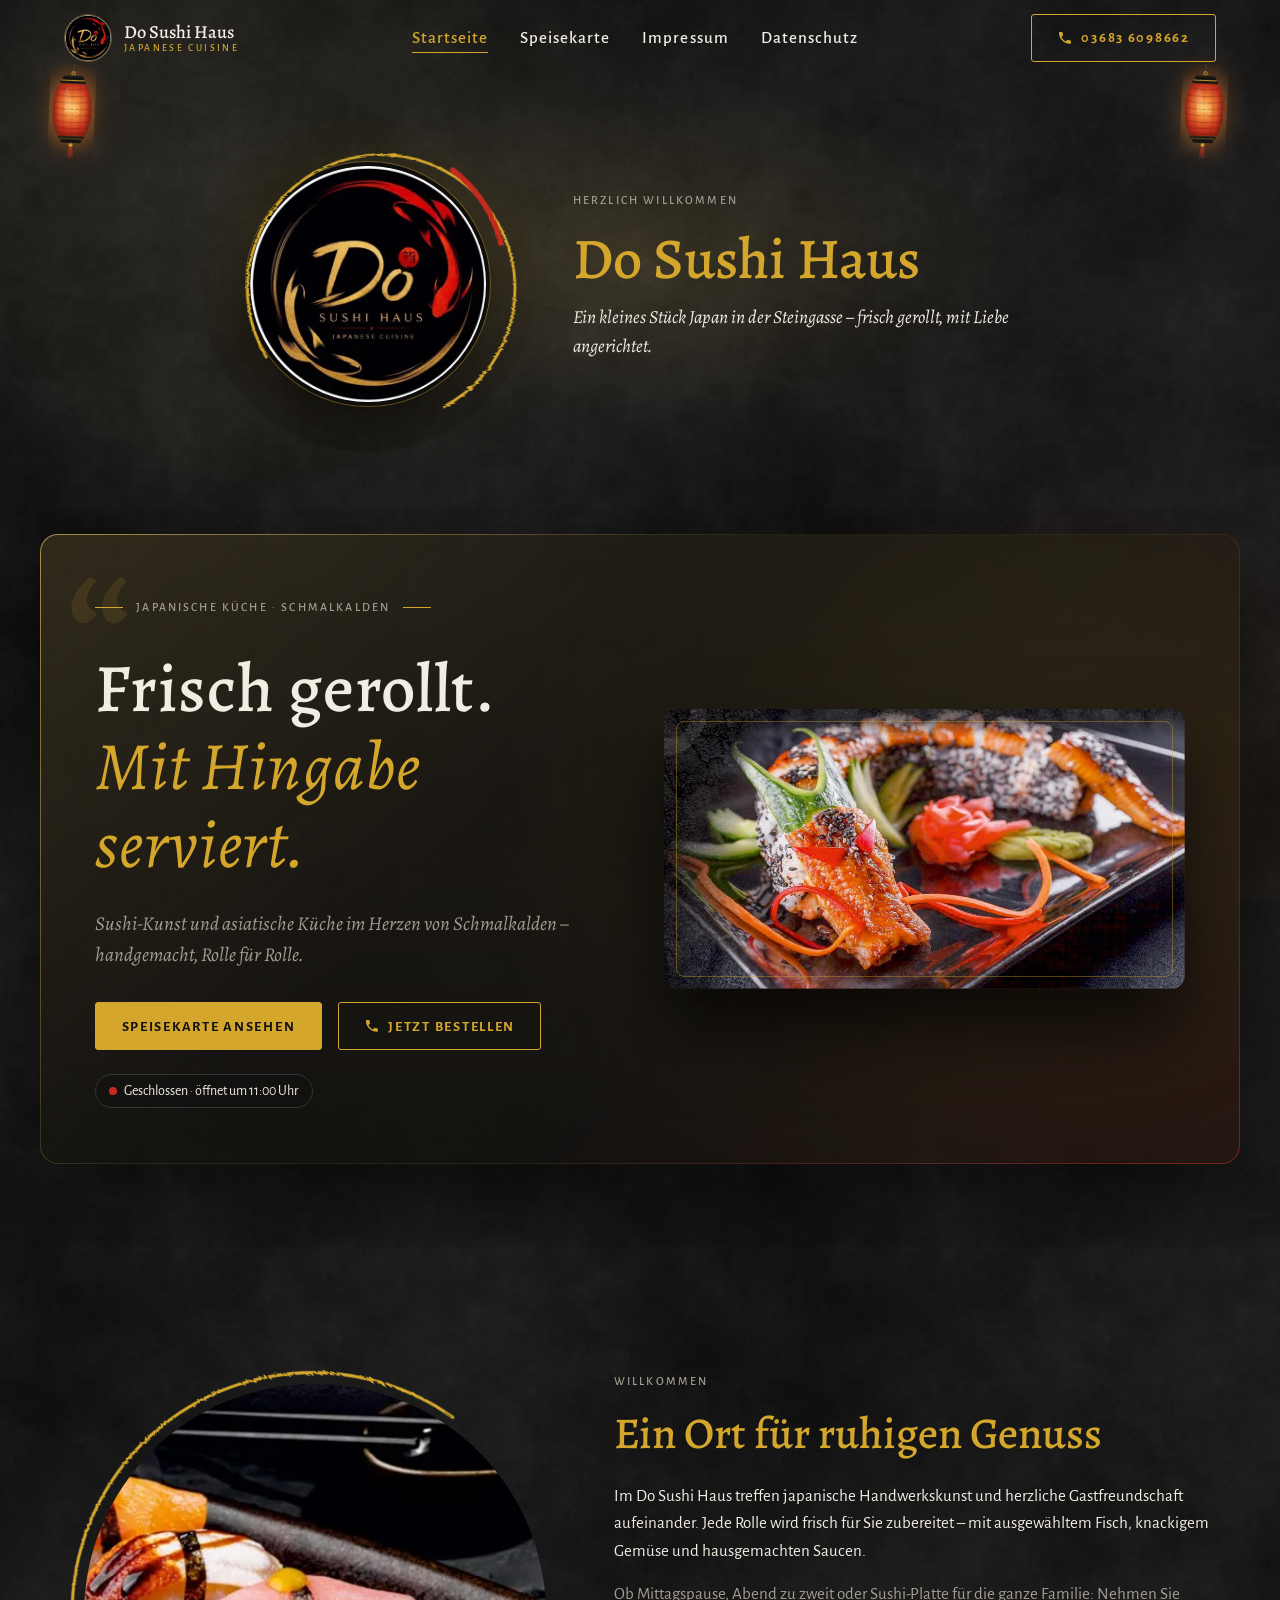
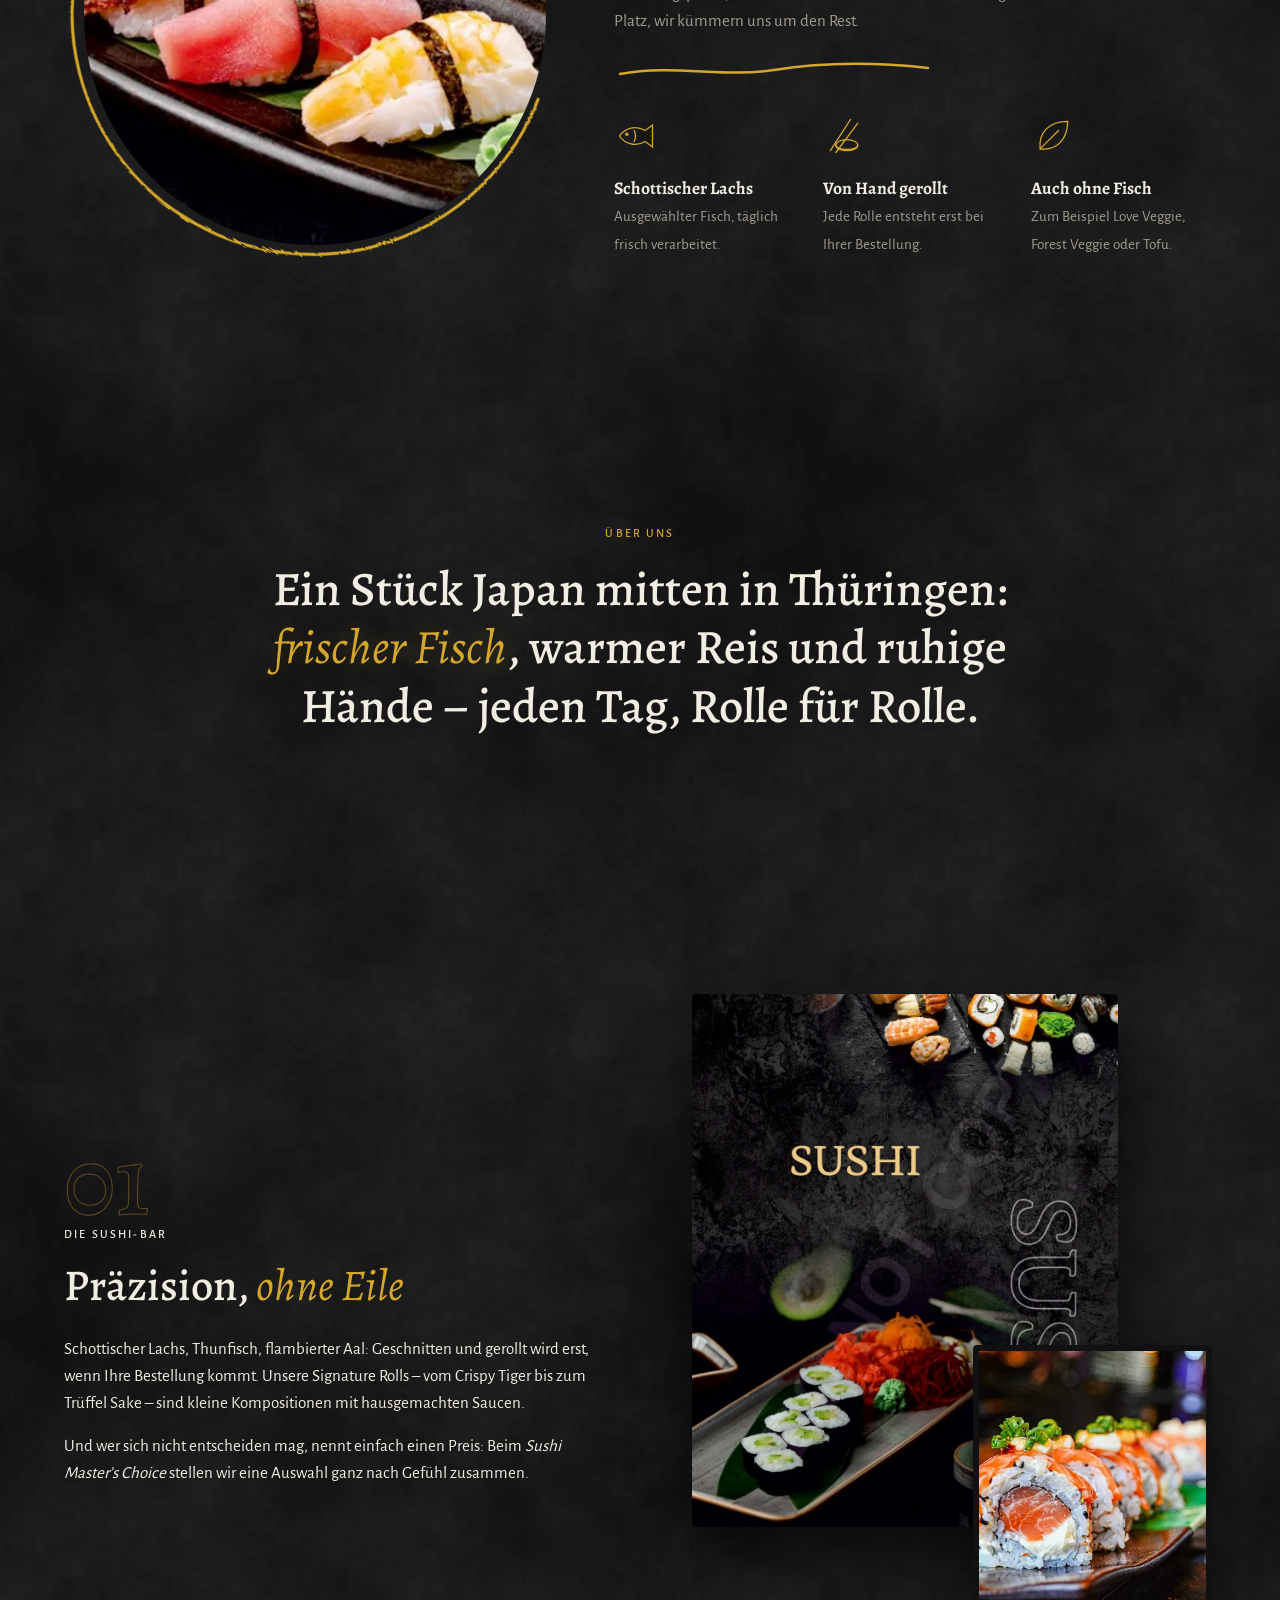
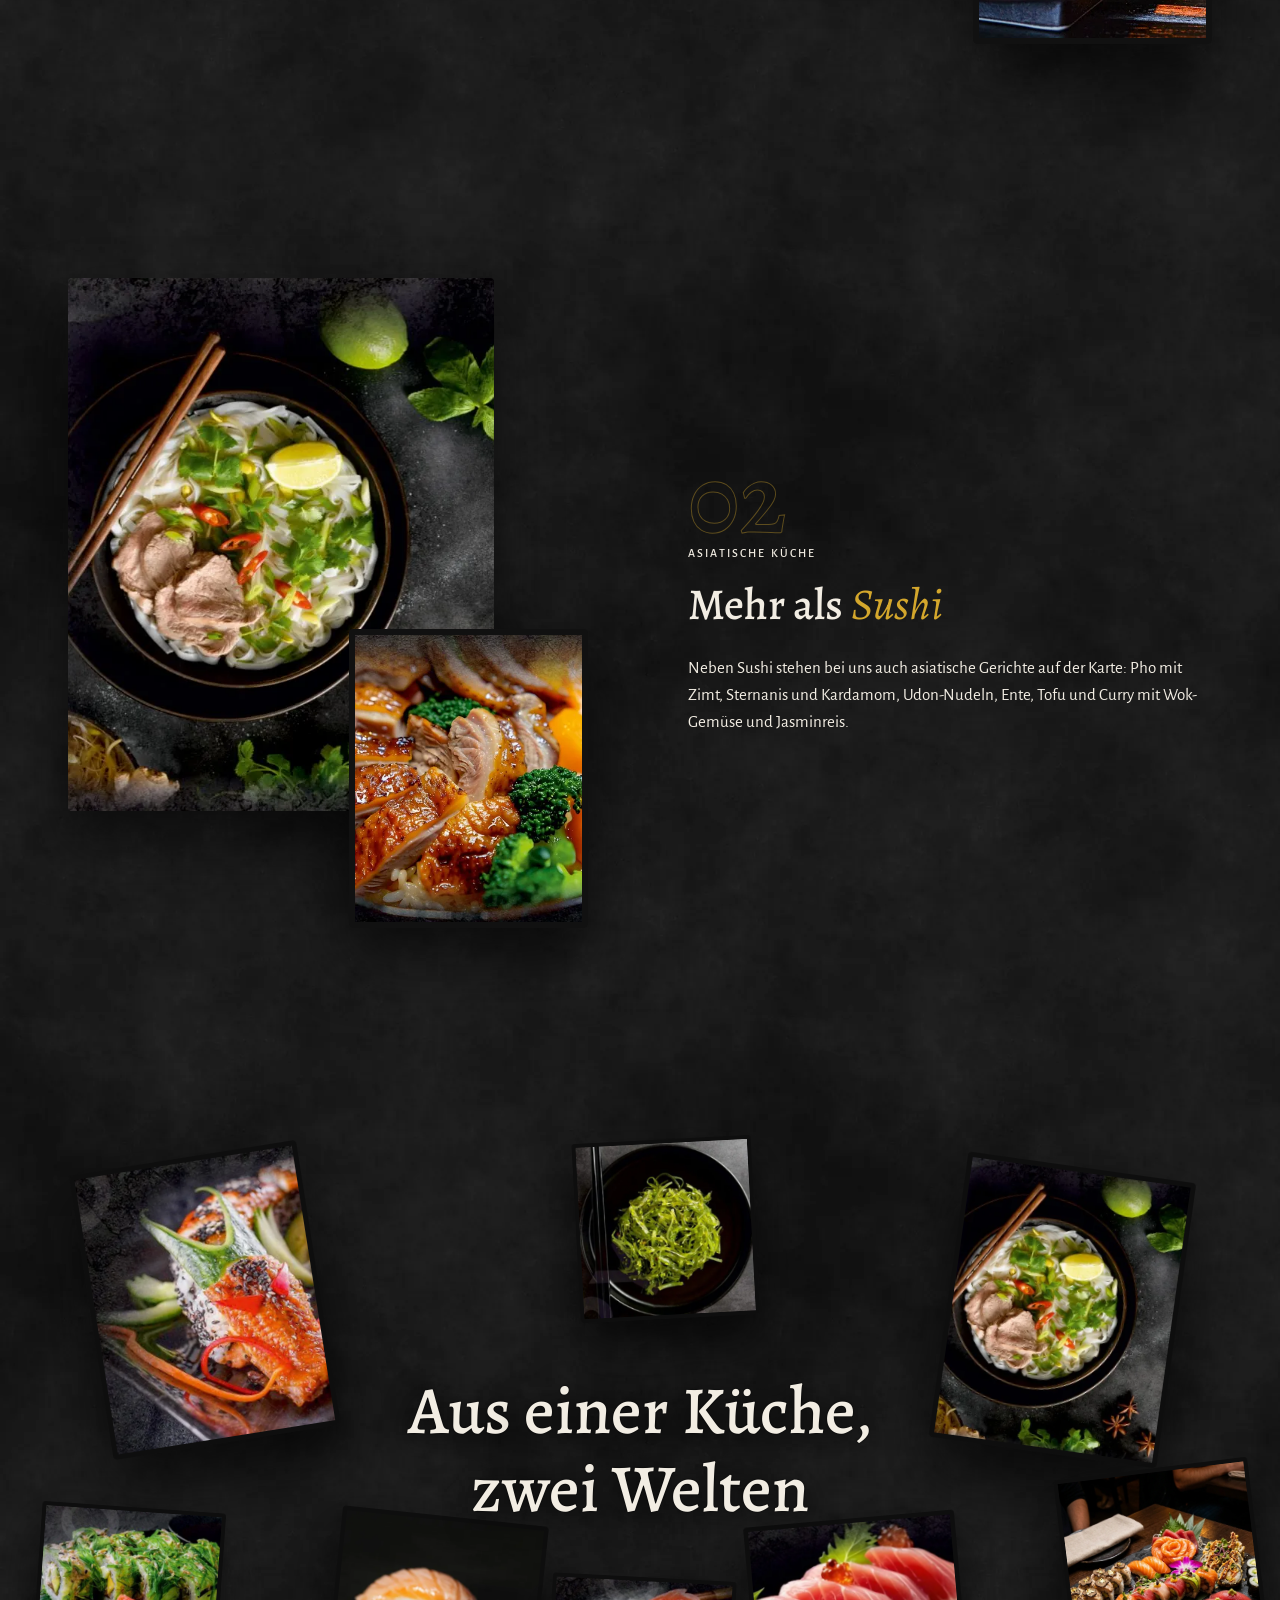
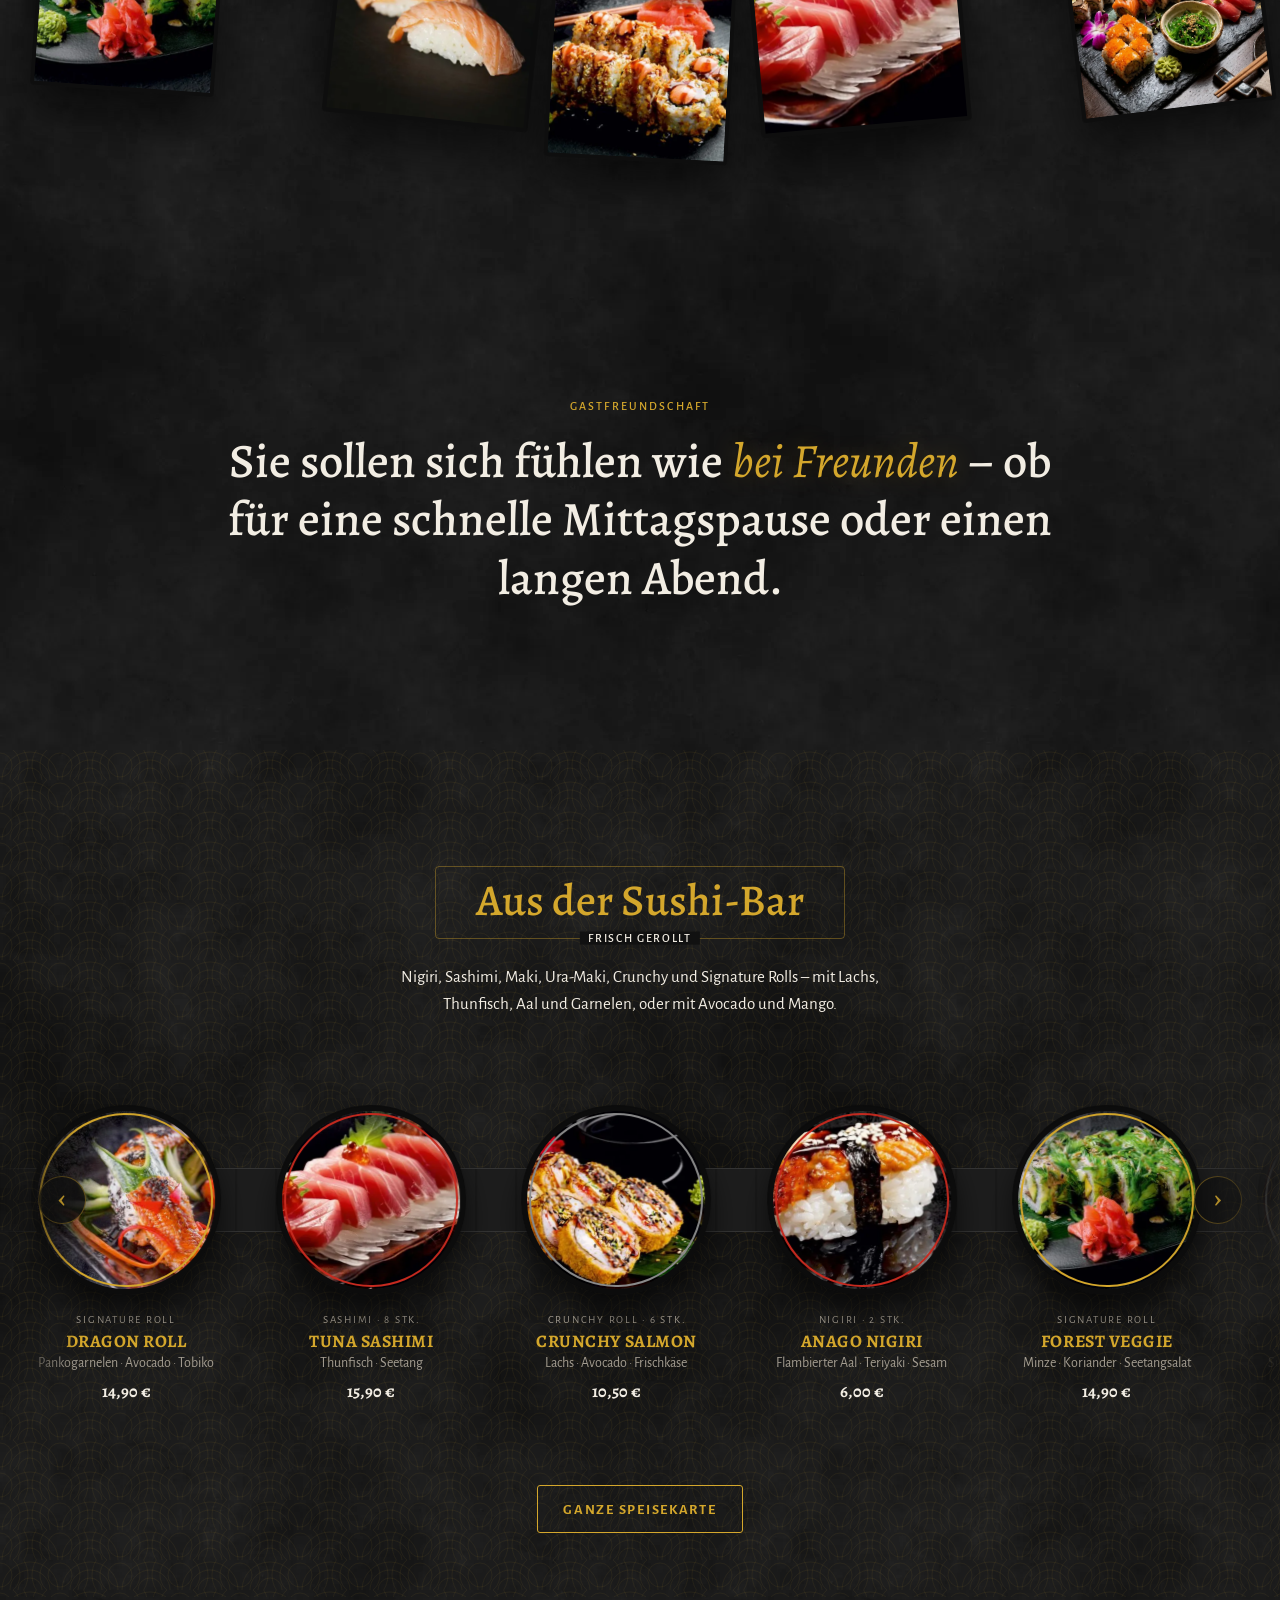
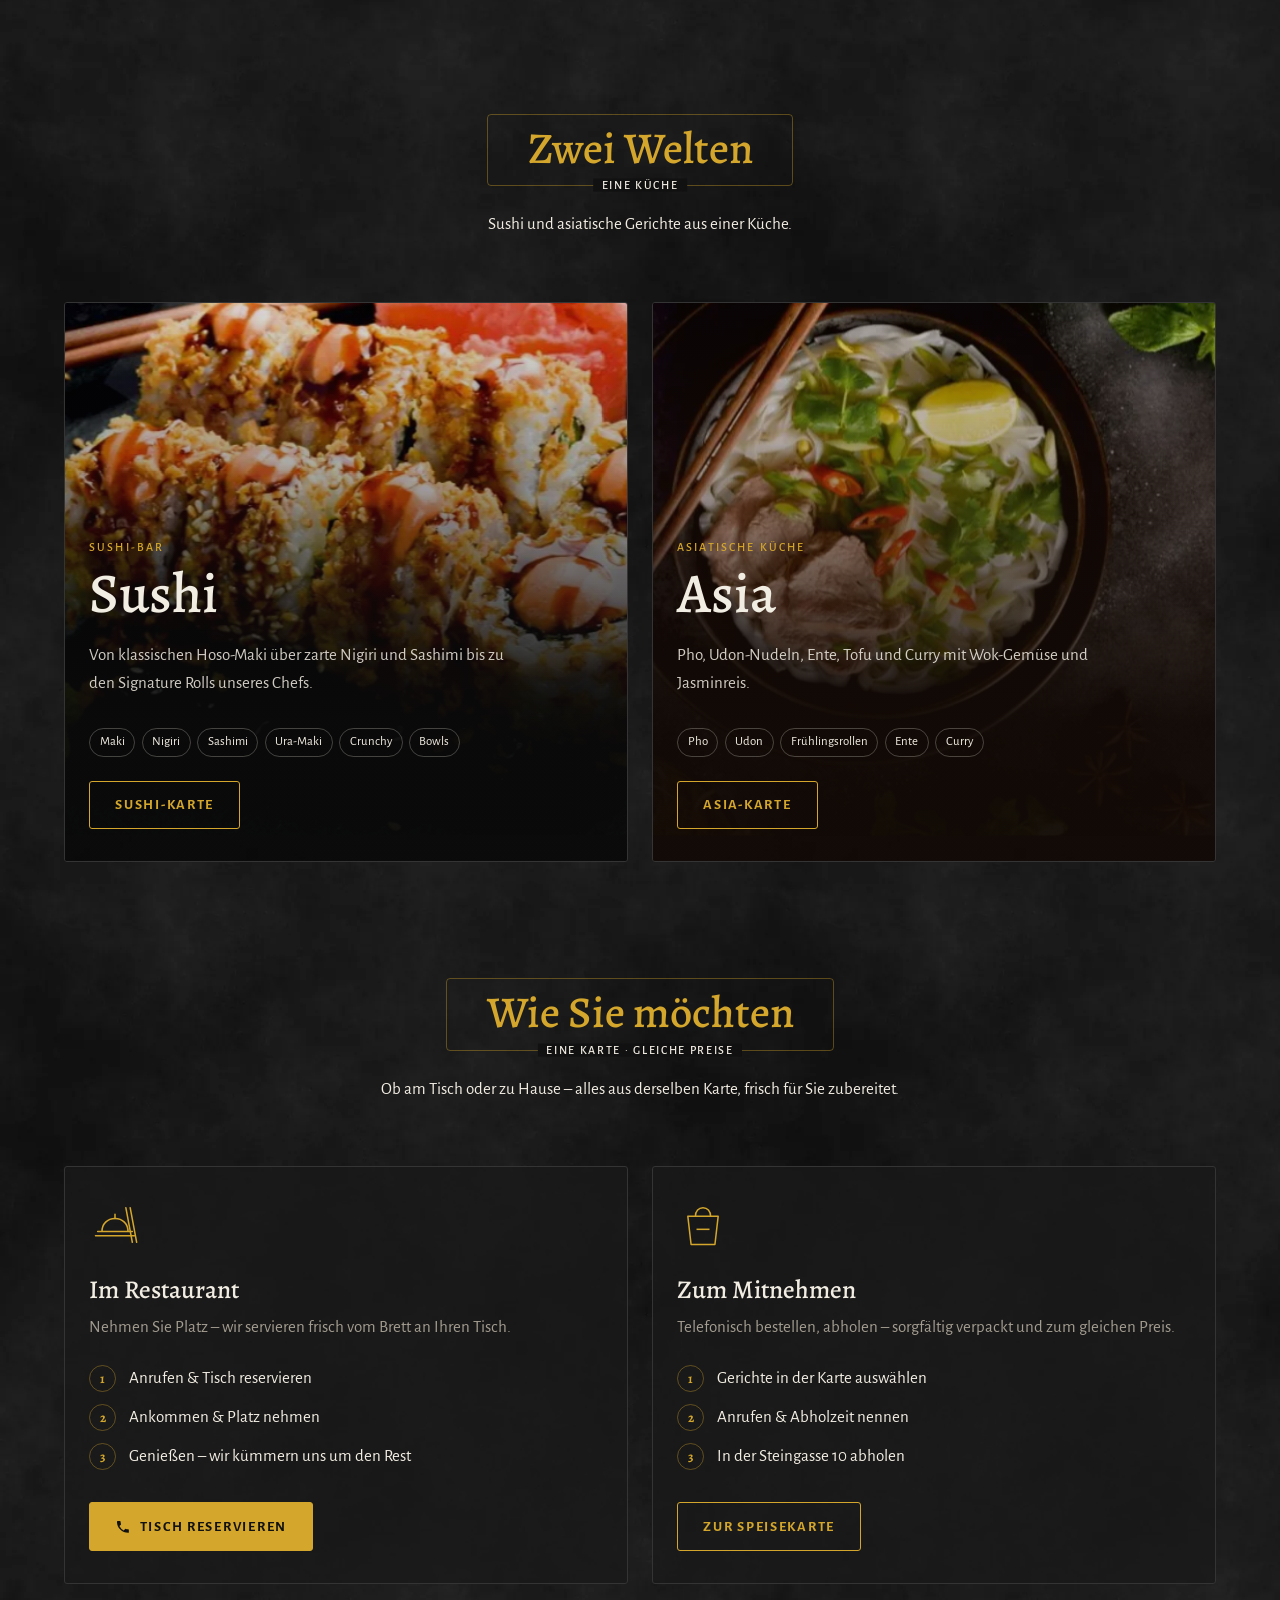
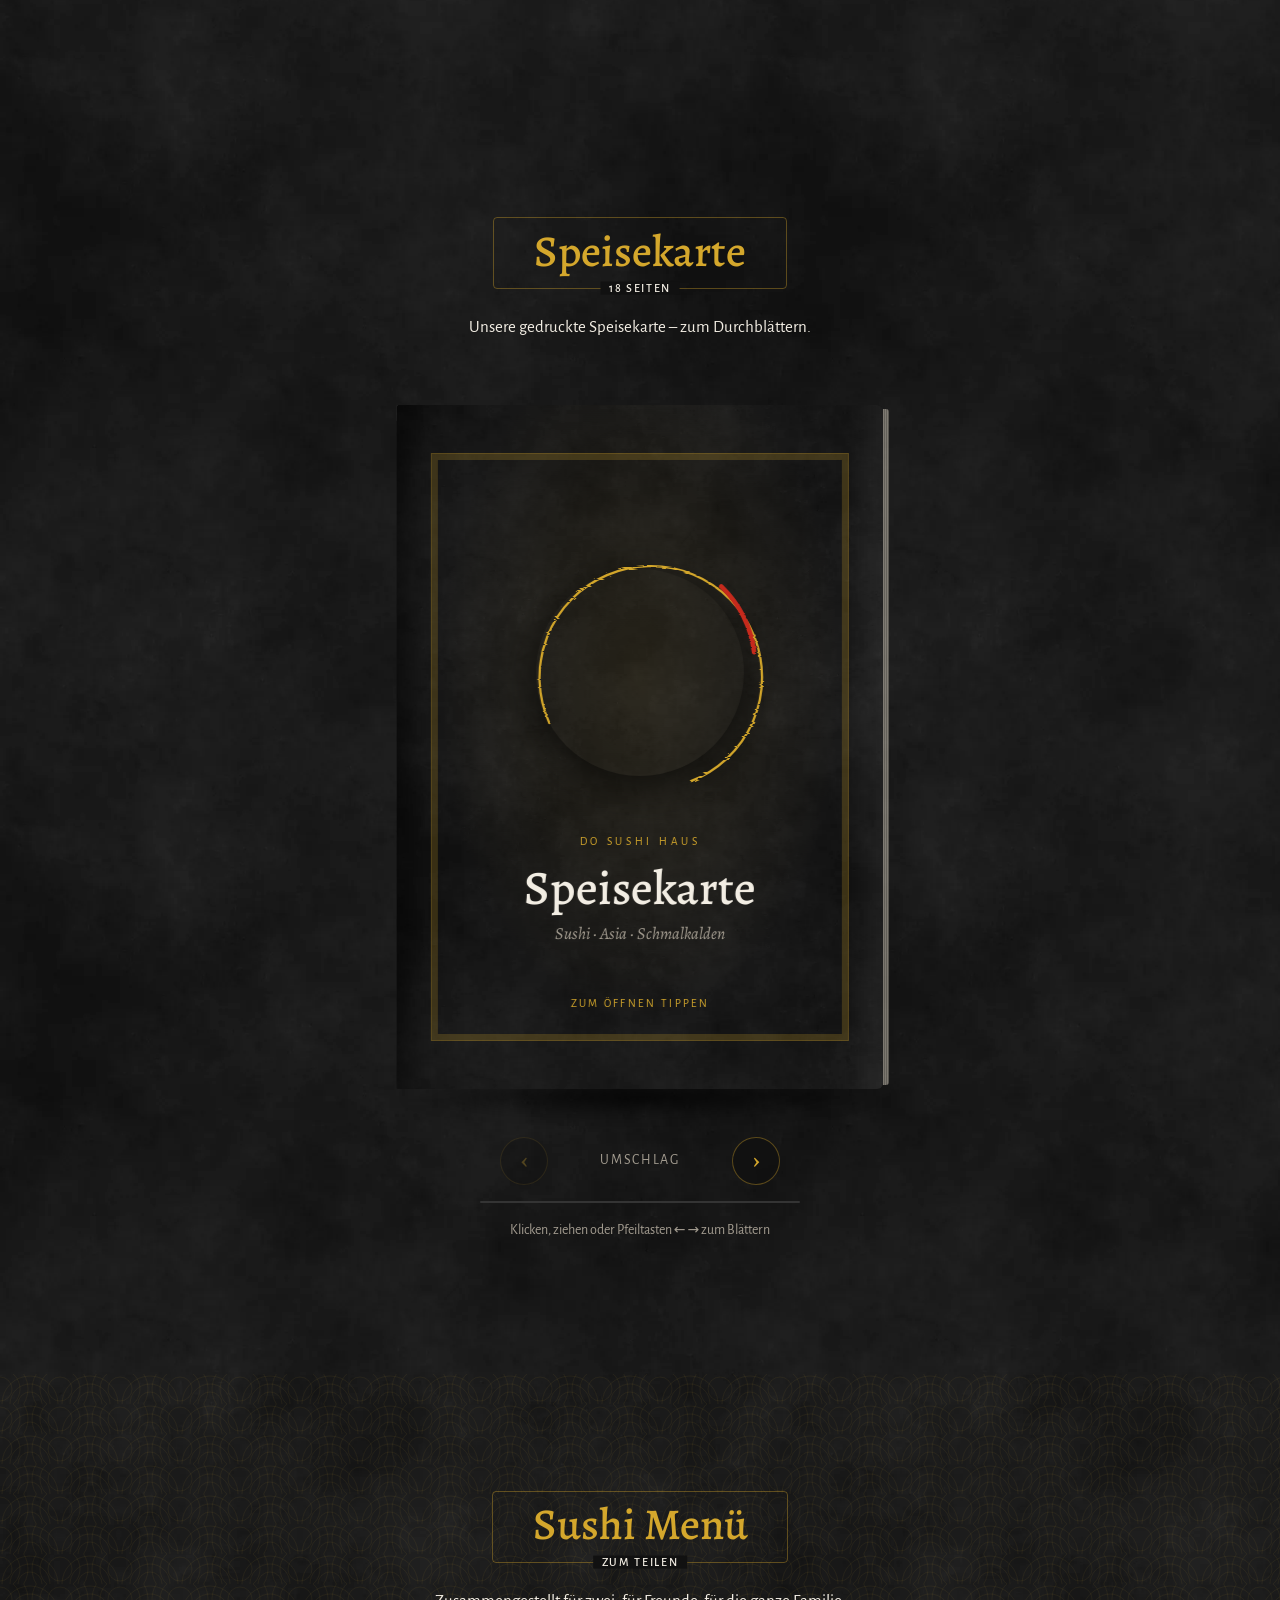
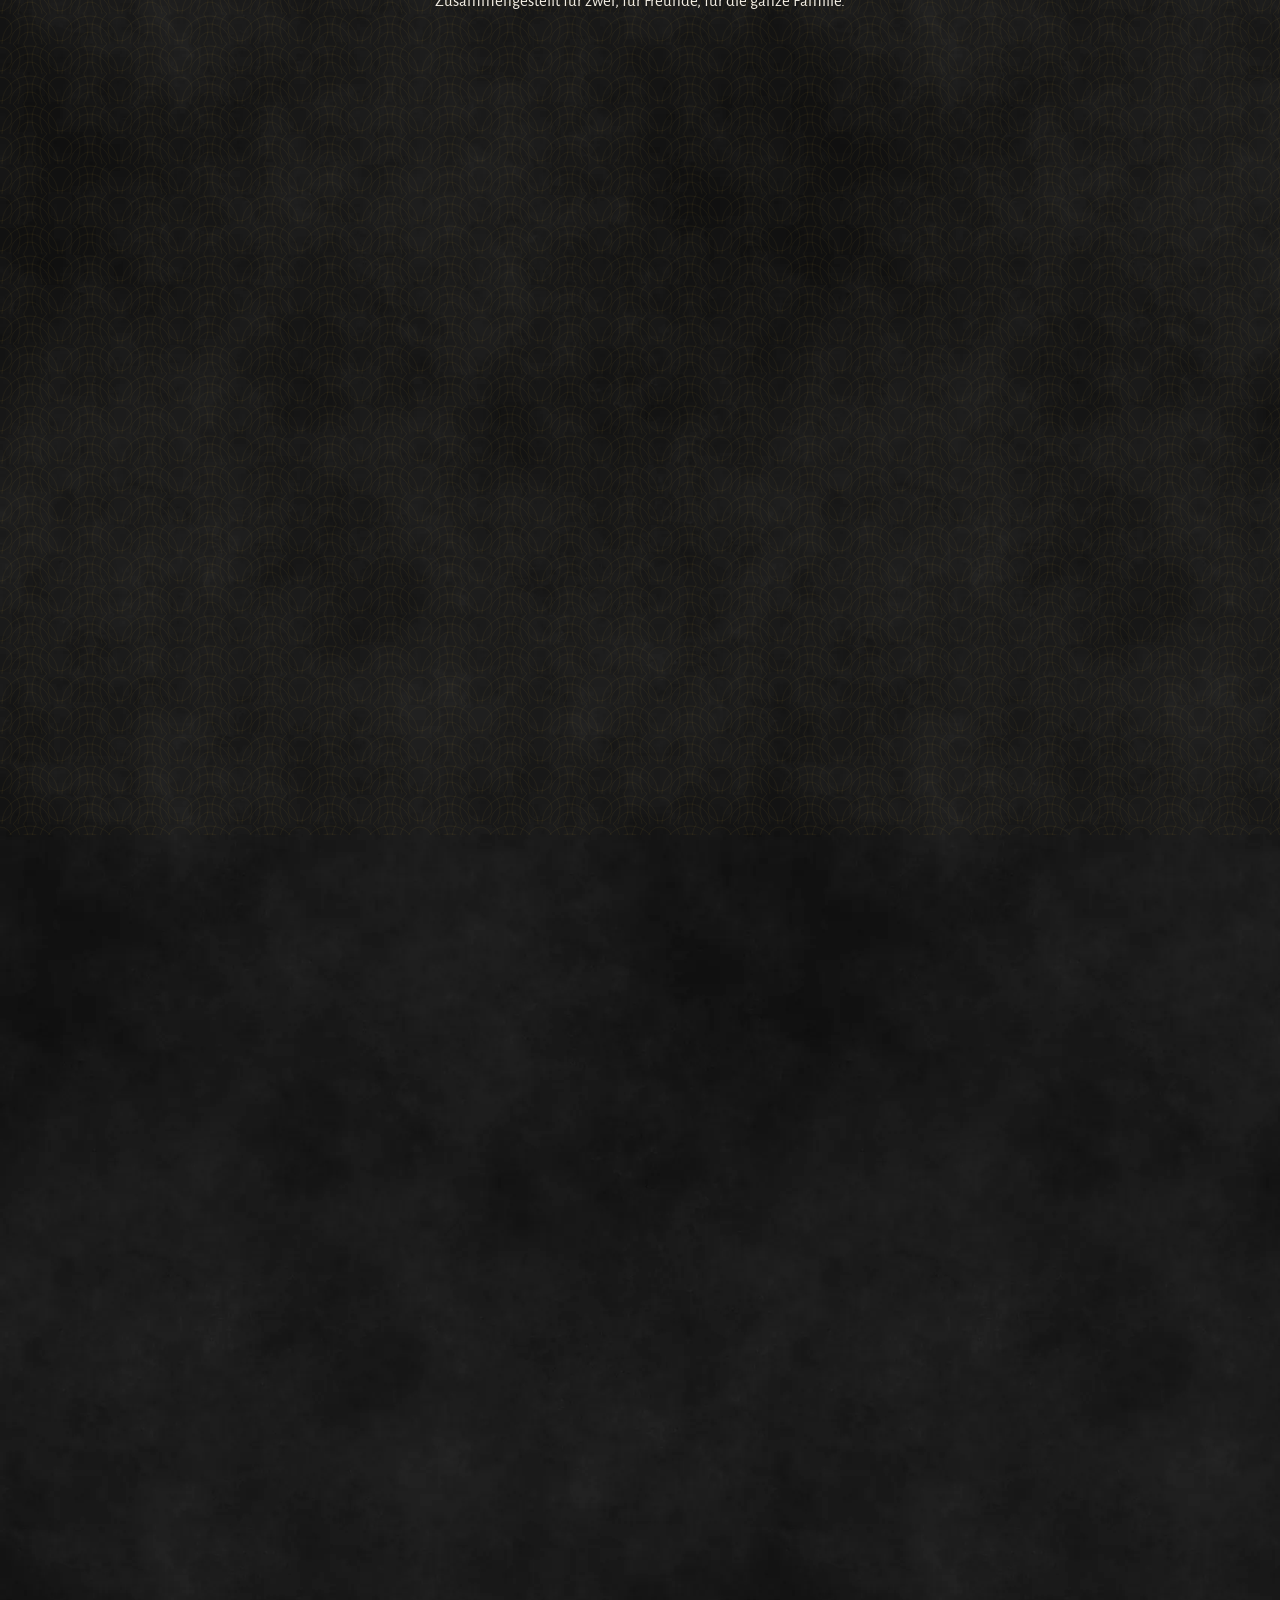
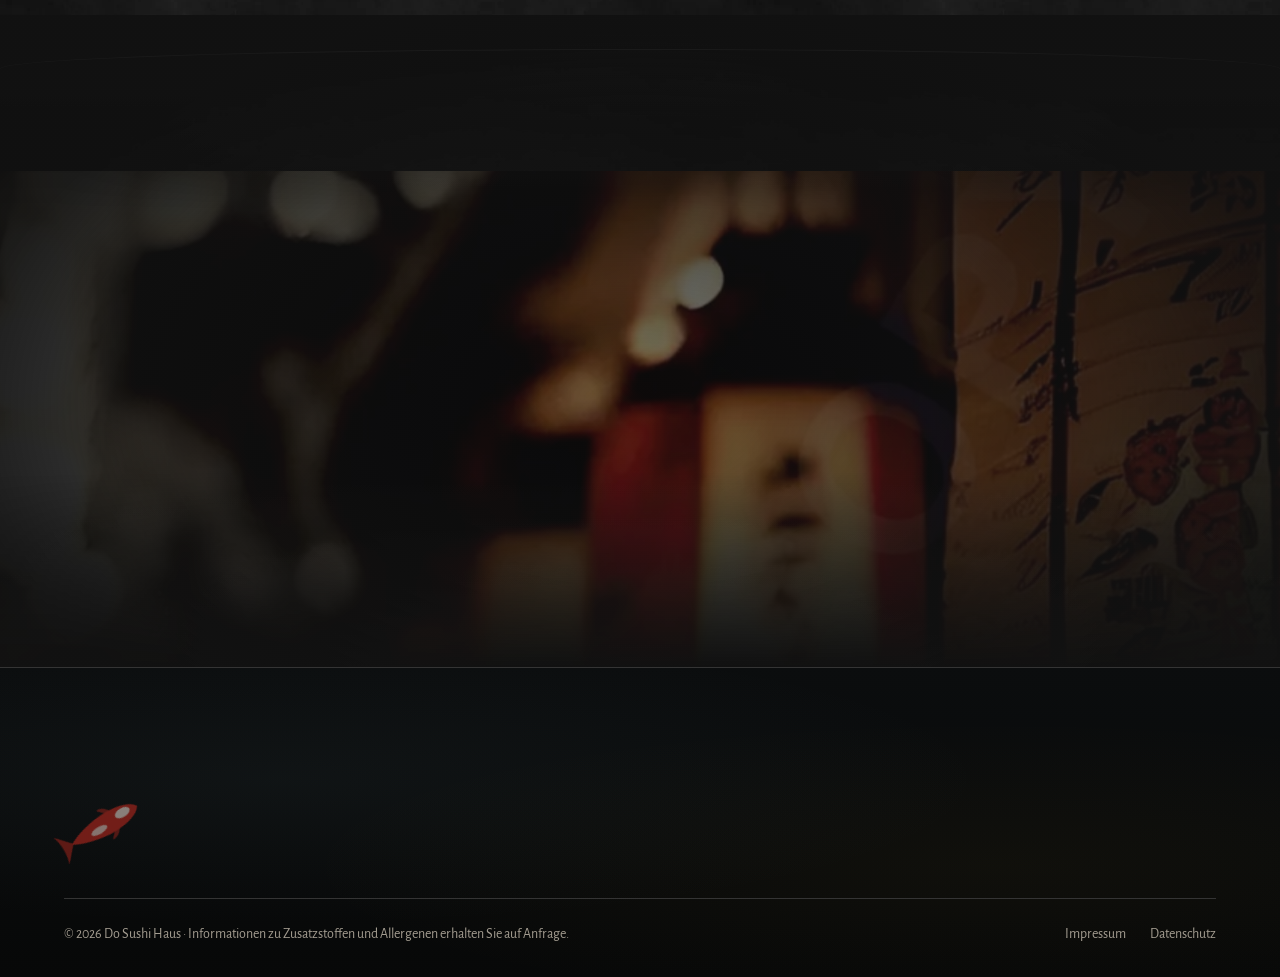
==== commit 22be1b3f: "feat: add alt text to menu images, update holiday hours, and include menu backups" ====
--- a/index.html
+++ b/index.html
@@ -381,11 +381,11 @@
         </div>
       </div>
       <div class="sets" data-stagger="130">
-        <article class="set-card set-card--img"><img class="set-card__img" src="assets/img/dish/menu5.webp" alt="" loading="lazy"><p class="label">Menü 5</p><p class="set-card__name">Tiger Menü</p><p class="set-card__price">48,00 €</p>
+        <article class="set-card set-card--img"><img class="set-card__img" src="assets/img/dish/menu5.webp" alt="Menü 5: Tiger Menü" loading="lazy"><p class="label">Menü 5</p><p class="set-card__name">Tiger Menü</p><p class="set-card__price">48,00 €</p>
           <ul style="margin-top:var(--s-3)"><li>8 Stk. Crispy Tiger Rolls</li><li>8 Stk. Lachs-Maki · 6 Stk. Crunchy Salmon</li><li>2 Lachs- · 2 Thunfisch- · 2 Ebi-Nigiri</li><li>8 Stk. Avocado-Maki</li></ul></article>
-        <article class="set-card set-card--img"><img class="set-card__img" src="assets/img/dish/menu6.webp" alt="" loading="lazy"><span class="seal">Chef’s<br>Wahl</span><p class="label">Menü 6</p><p class="set-card__name">Sushi Symphony</p><p class="set-card__price">76,00 €</p>
+        <article class="set-card set-card--img"><img class="set-card__img" src="assets/img/dish/menu6.webp" alt="Menü 6: Sushi Symphony" loading="lazy"><span class="seal">Chef’s<br>Wahl</span><p class="label">Menü 6</p><p class="set-card__name">Sushi Symphony</p><p class="set-card__price">76,00 €</p>
           <ul style="margin-top:var(--s-3)"><li>Seetangsalat · 8 Stk. Maki Avocado</li><li>2 Nigiri Lachs · 2 Tuna-Nigiri</li><li>4 Sashimi Lachs · 4 Sashimi Thunfisch</li><li>8 Trüffel Sake · 8 Niji Rainbow</li><li>8 Ebi Cali · 6 Special Crunchy</li></ul></article>
-        <article class="set-card set-card--img"><img class="set-card__img" src="assets/img/dish/menu7.webp" alt="" loading="lazy"><p class="label">Menü 7</p><p class="set-card__name">Sushi Master’s Choice</p><p class="set-card__price">Ihr Wunschpreis</p>
+        <article class="set-card set-card--img"><img class="set-card__img" src="assets/img/dish/menu7.webp" alt="Menü 7: Sushi Master’s Choice" loading="lazy"><p class="label">Menü 7</p><p class="set-card__name">Sushi Master’s Choice</p><p class="set-card__price">Ihr Wunschpreis</p>
           <ul style="margin-top:var(--s-3)"><li>Sie nennen uns Ihren Wunschpreis – unser Sushi-Meister kreiert daraus Ihre persönliche Auswahl. Lassen Sie sich überraschen.</li></ul>
           <a class="btn btn--ghost" href="tel:+4936836098662" style="margin-top:var(--s-4)"><svg><use href="#i-phone"/></svg>Anfragen</a></article>
       </div>
@@ -409,7 +409,7 @@
           </div>
           <div class="timeline" data-timeline aria-label="Öffnungszeiten als Zeitleiste"></div>
           <div class="visit__legend"><span><i class="lg lg--open"></i>Geöffnet</span><span><i class="lg lg--now"></i>Jetzt</span><span><i class="lg lg--closed"></i>Ruhetag</span></div>
-          <p class="muted visit__note">An Feiertagen geöffnet – auch dienstags.</p>
+          <p class="muted visit__note">An Feiertagen geschlossen.</p>
         </div>
         <div class="visit__map">
           <div class="ph map-ph" id="map" data-lat="50.7221318" data-lng="10.4527686" data-label="Do Sushi Haus · Steingasse 10" data-query="Steingasse 10, 98574 Schmalkalden, Deutschland">
@@ -486,7 +486,7 @@
       </div>
       <div>
         <h4>Öffnungszeiten</h4>
-        <ul><li>Mo, Mi–So</li><li>11:00–14:30 · 16:30–21:00</li><li>Dienstag Ruhetag</li></ul>
+        <ul><li>Mo, Mi–So</li><li>11:00–14:30 · 16:30–21:00</li><li>Dienstag &amp; an Feiertagen geschlossen</li></ul>
       </div>
     </div>
     <div class="footer__legal">
--- a/css/motion.css
+++ b/css/motion.css
@@ -209,3 +209,48 @@
      everything below a scroller/animated card into one page-tall layer */
   .sets, .cat, .section, .chapter, .world-divider, .menu-world, .brand-band, .hero, .alley, .spread { contain: paint; }
 }
+
+/* ==========================================================================
+   Phones: calmer, smoother reveals (short distance, opacity-led, no tilt/scale)
+   ========================================================================== */
+@media (prefers-reduced-motion: no-preference) and ((pointer: coarse) or (max-width: 1023px)) {
+  .js-motion .reveal,
+  .js-motion [data-stagger] > :not([data-split]) {
+    transform: translate3d(0, 14px, 0); transition: none;
+  }
+  .js-motion .reveal.is-in,
+  .js-motion [data-stagger].is-in > :not([data-split]) {
+    transform: none;
+    transition: opacity .7s ease var(--d, 0ms), transform .8s cubic-bezier(.22,1,.36,1) var(--d, 0ms);
+  }
+  .js-motion .split-word > span { transform: translate3d(0, 60%, 0); transition: none; }
+  .js-motion .is-in .split-word > span { transition: transform .9s cubic-bezier(.22,1,.36,1) var(--d, 0ms); }
+  .js-motion .reveal-ink img { clip-path: none; transform: scale(1.04); opacity: 0; transition: none; }
+  .js-motion .reveal-ink.is-in img { transform: none; opacity: 1; transition: opacity .8s ease, transform 1s cubic-bezier(.22,1,.36,1); }
+  .js-motion .reveal-wipe { clip-path: none; opacity: 0; transition: none; }
+  .js-motion .reveal-wipe.is-in { opacity: 1; transition: opacity .8s ease; }
+  .js-motion .reveal-wipe img { transform: none; }
+  .js-motion [data-frame] .title-frame__box { clip-path: none; opacity: 0; transition: none; }
+  .js-motion [data-frame].is-in .title-frame__box { opacity: 1; transition: opacity .8s ease; }
+  .sets > :nth-child(n) { --rot: 0deg; }
+  /* set strip: only opacity changes while swiping (no scale = no re-raster) */
+  .sets > .set-card, .sets > .set-card:has(.seal) { scale: 1 !important; transition: opacity .35s ease, box-shadow .35s; }
+  .js-motion .sets[data-stagger] > .set-card { opacity: .55; transform: none; }
+  .js-motion .sets[data-stagger] > .set-card.is-center { opacity: 1; }
+}
+
+/* ---------- Compact header on phones ---------- */
+@media (max-width: 767px) {
+  .site-header__inner { height: 58px; gap: .75rem; }
+  .brand__mark { width: 38px; height: 38px; }
+  .brand__name { font-size: 1rem; }
+  .brand__name small { font-size: .52rem; letter-spacing: .2em; }
+  .menu-toggle { width: 42px; height: 42px; }
+  .menu-nav { top: 57px; }
+  .menu-nav__tabs a { padding: .35em .8em; font-size: .85rem; }
+  .menu-nav__cats { gap: 1.1rem; padding-block: .45rem .6rem; font-size: .92rem; }
+  .page-hero { padding-top: calc(58px + var(--s-6)); }
+  .mobile-menu { padding-top: 96px; }
+  .brand-band { padding-top: calc(58px + 2rem); }
+  [id] { scroll-margin-top: 130px; }
+}
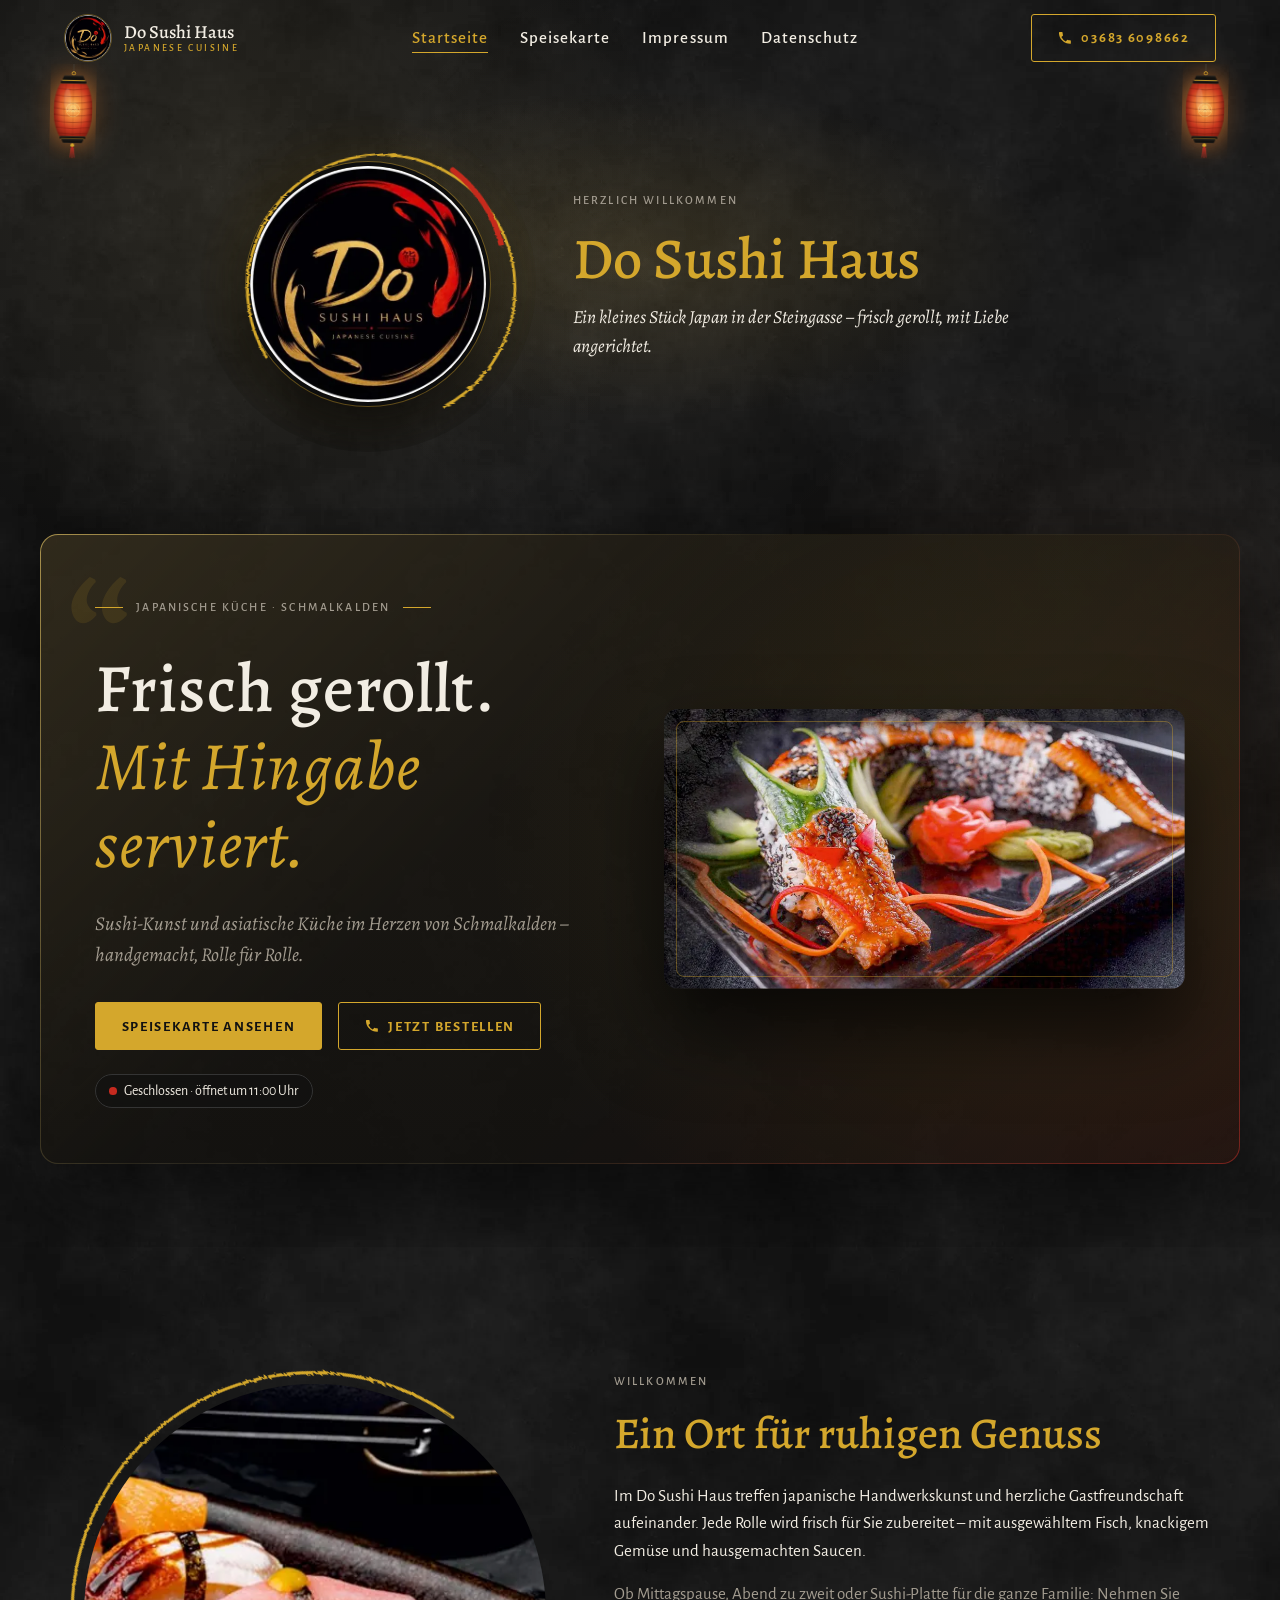
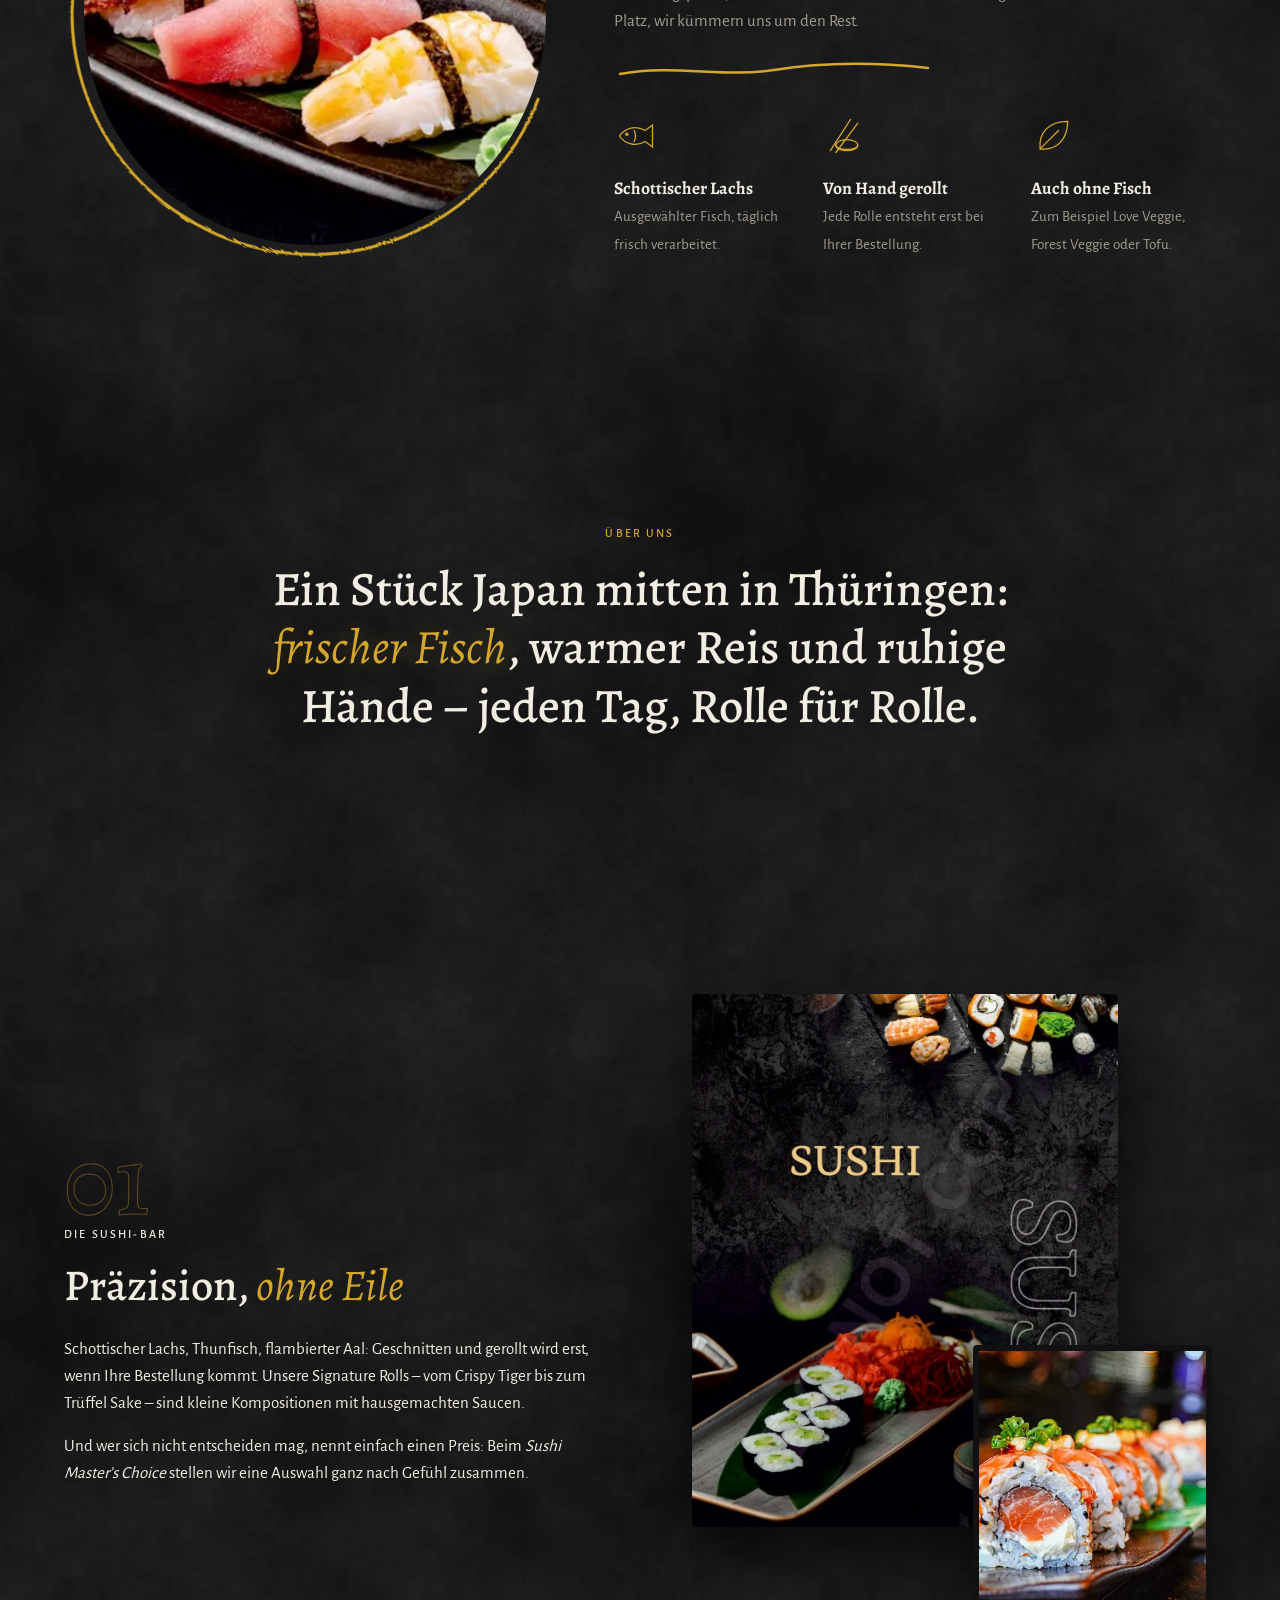
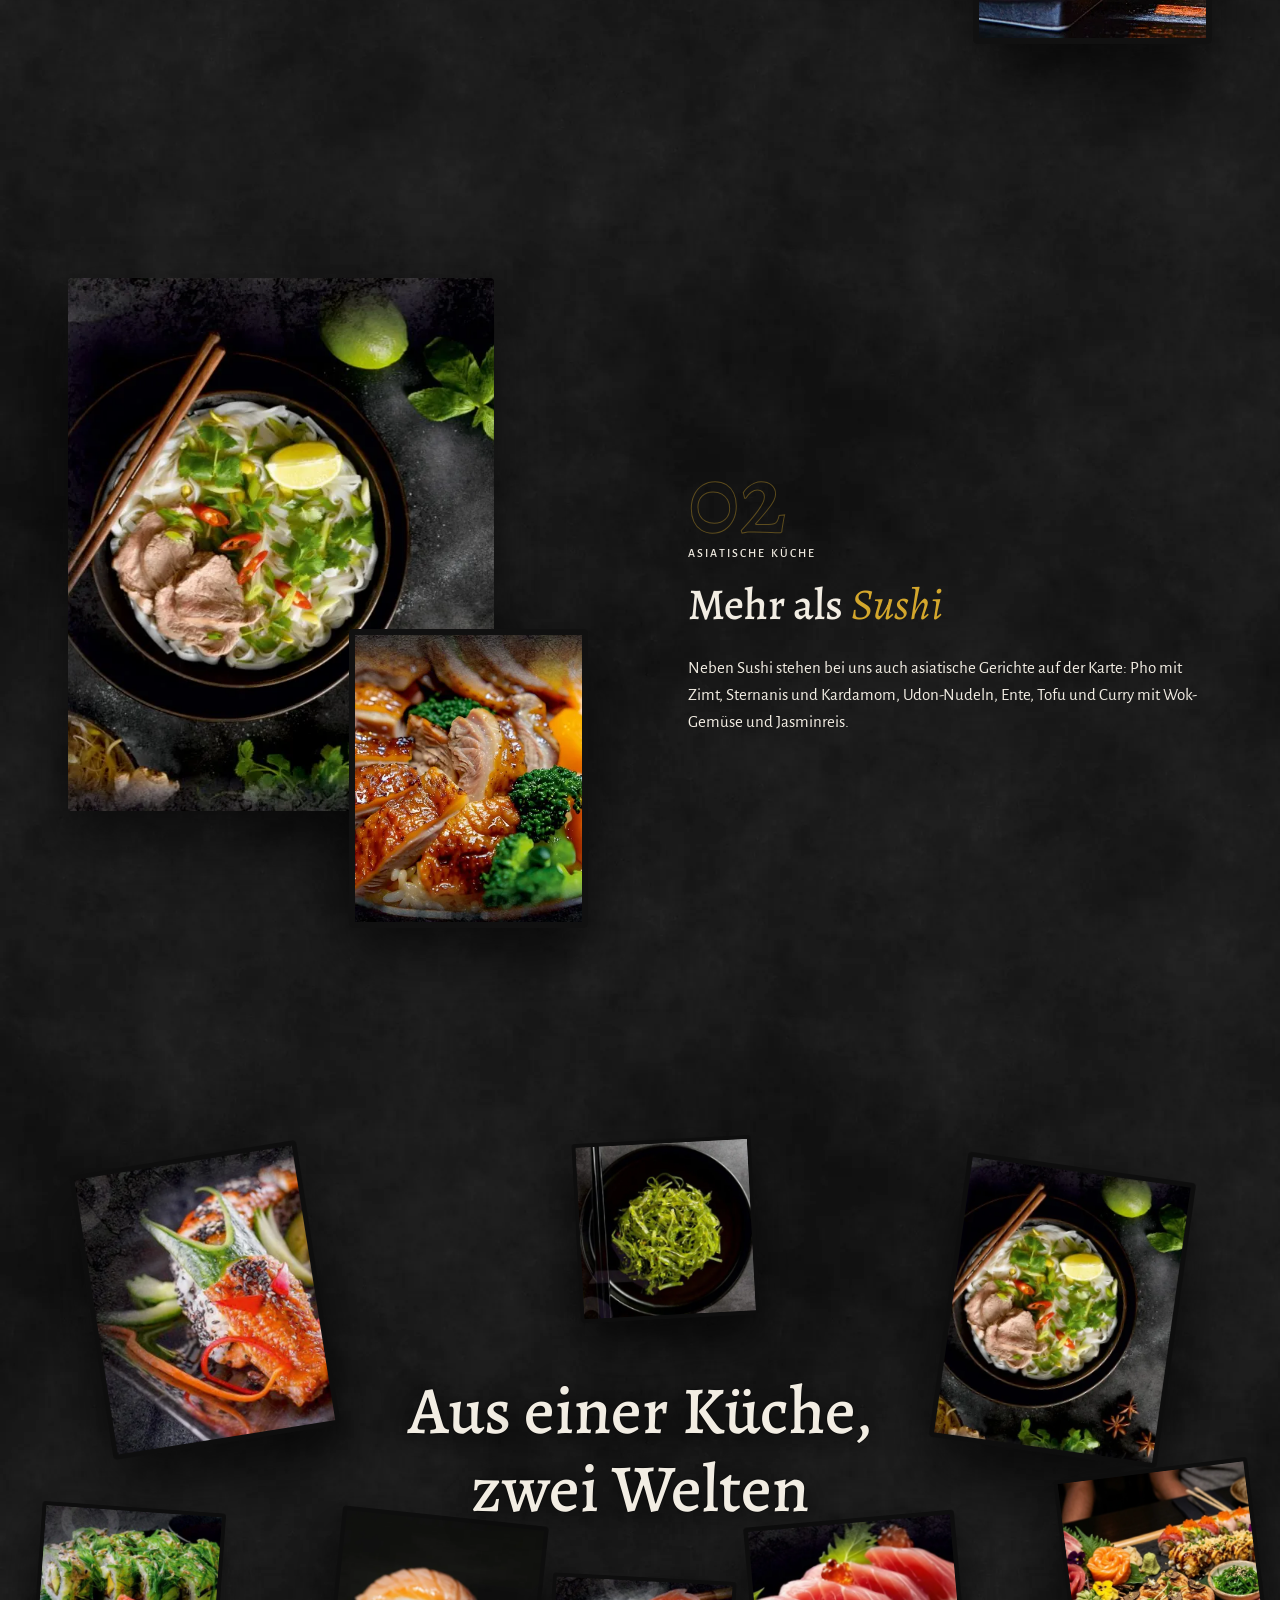
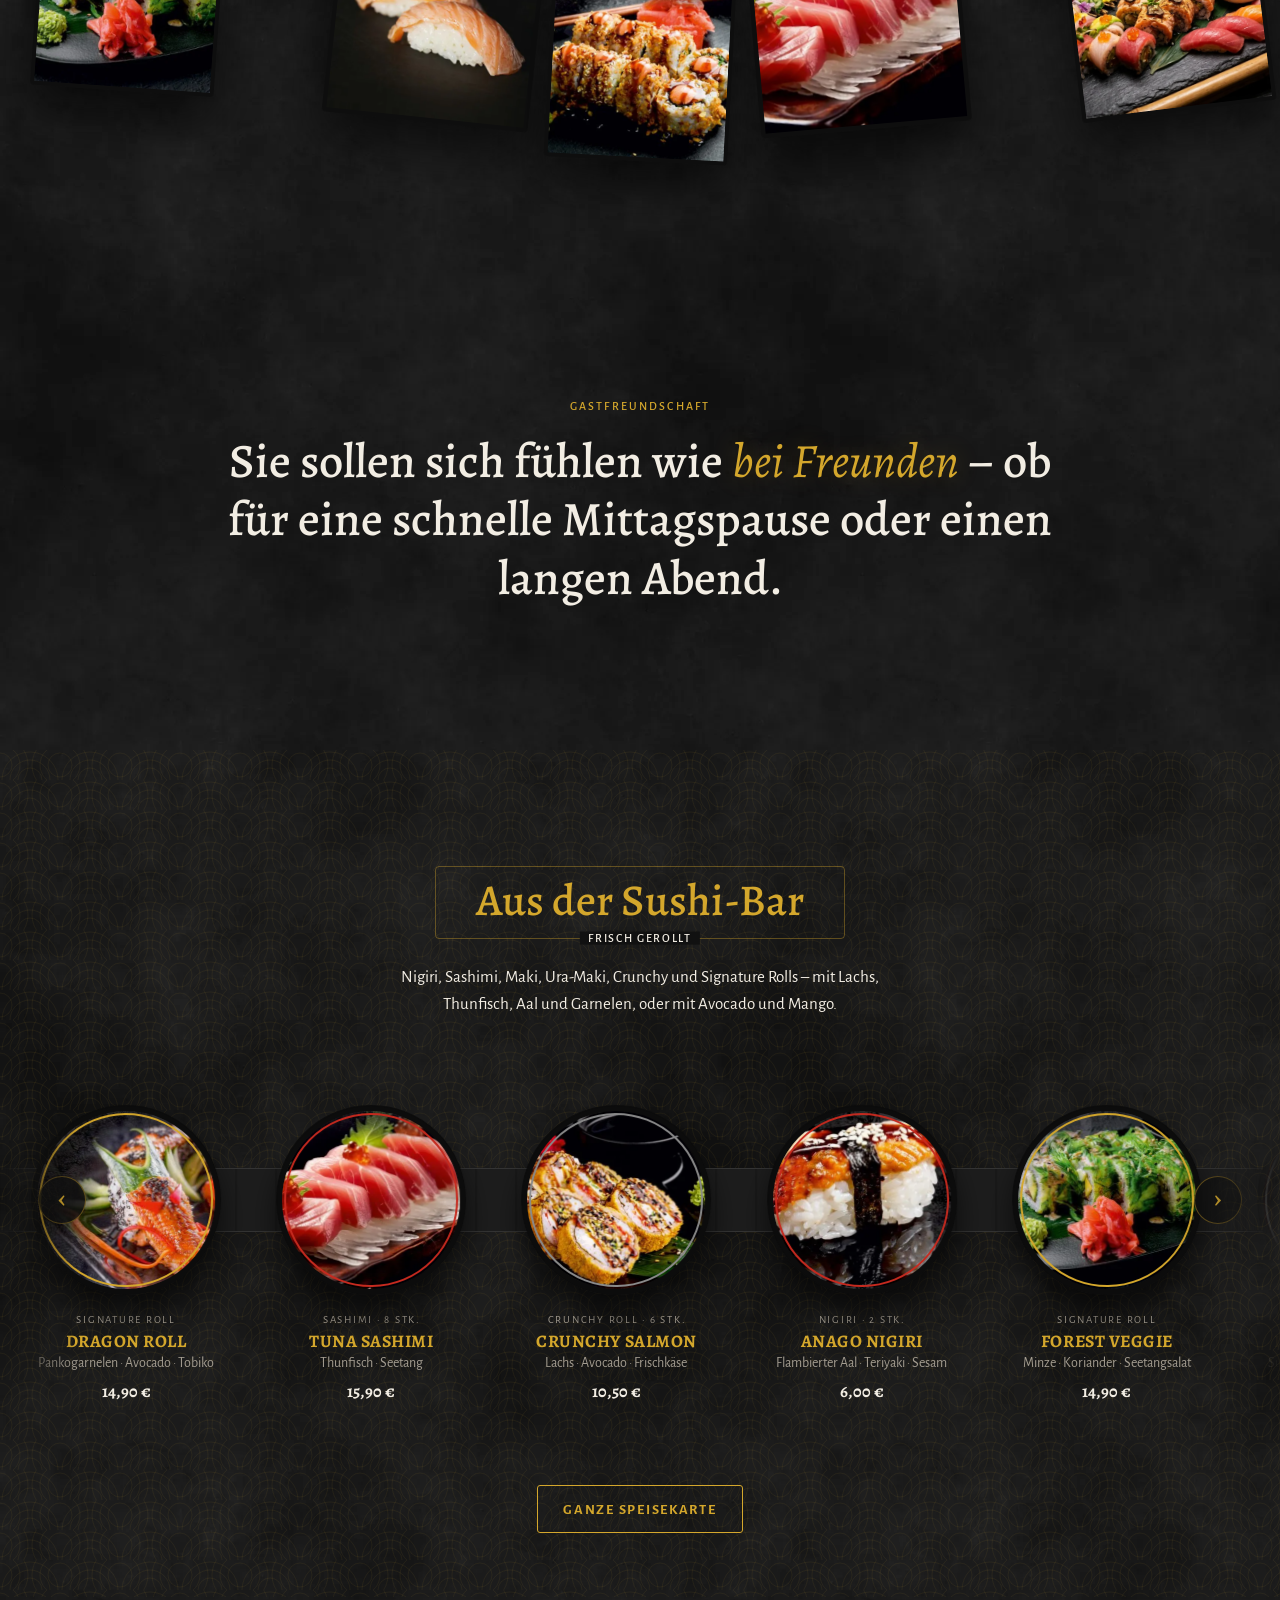
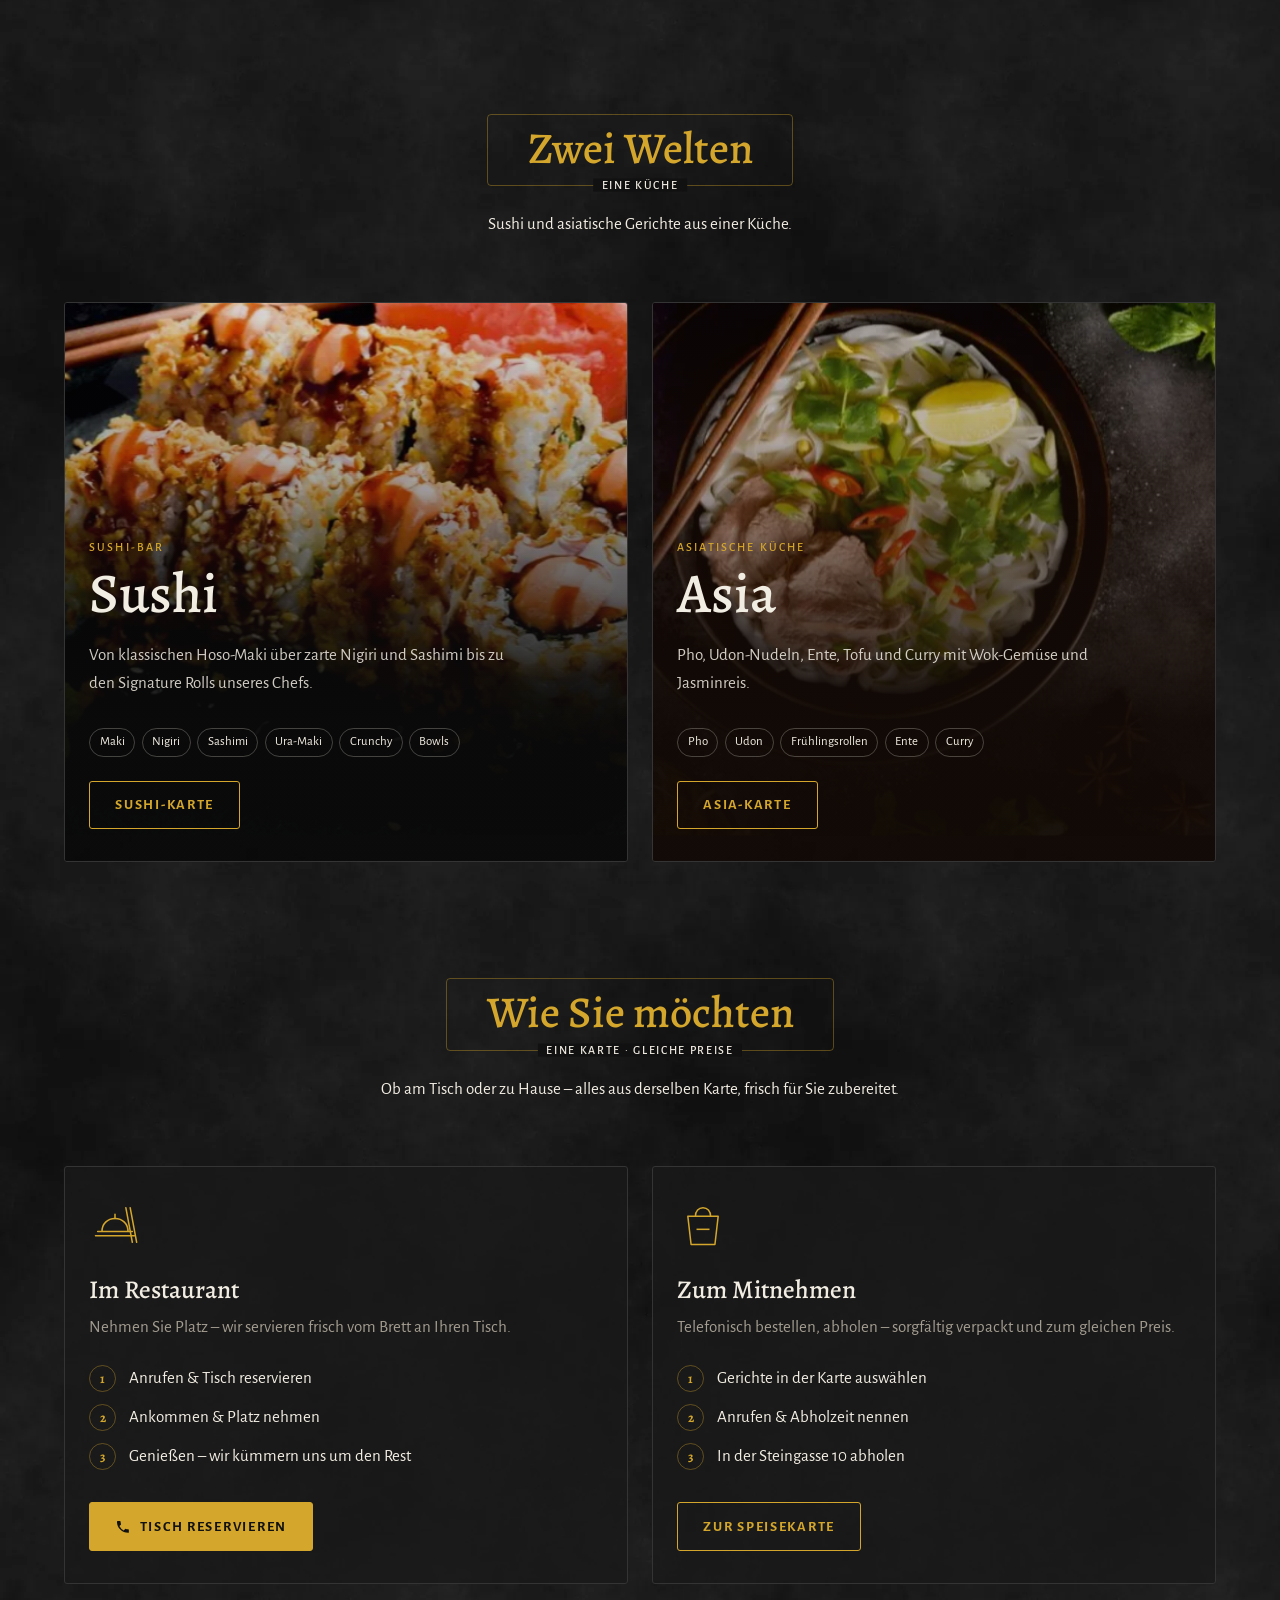
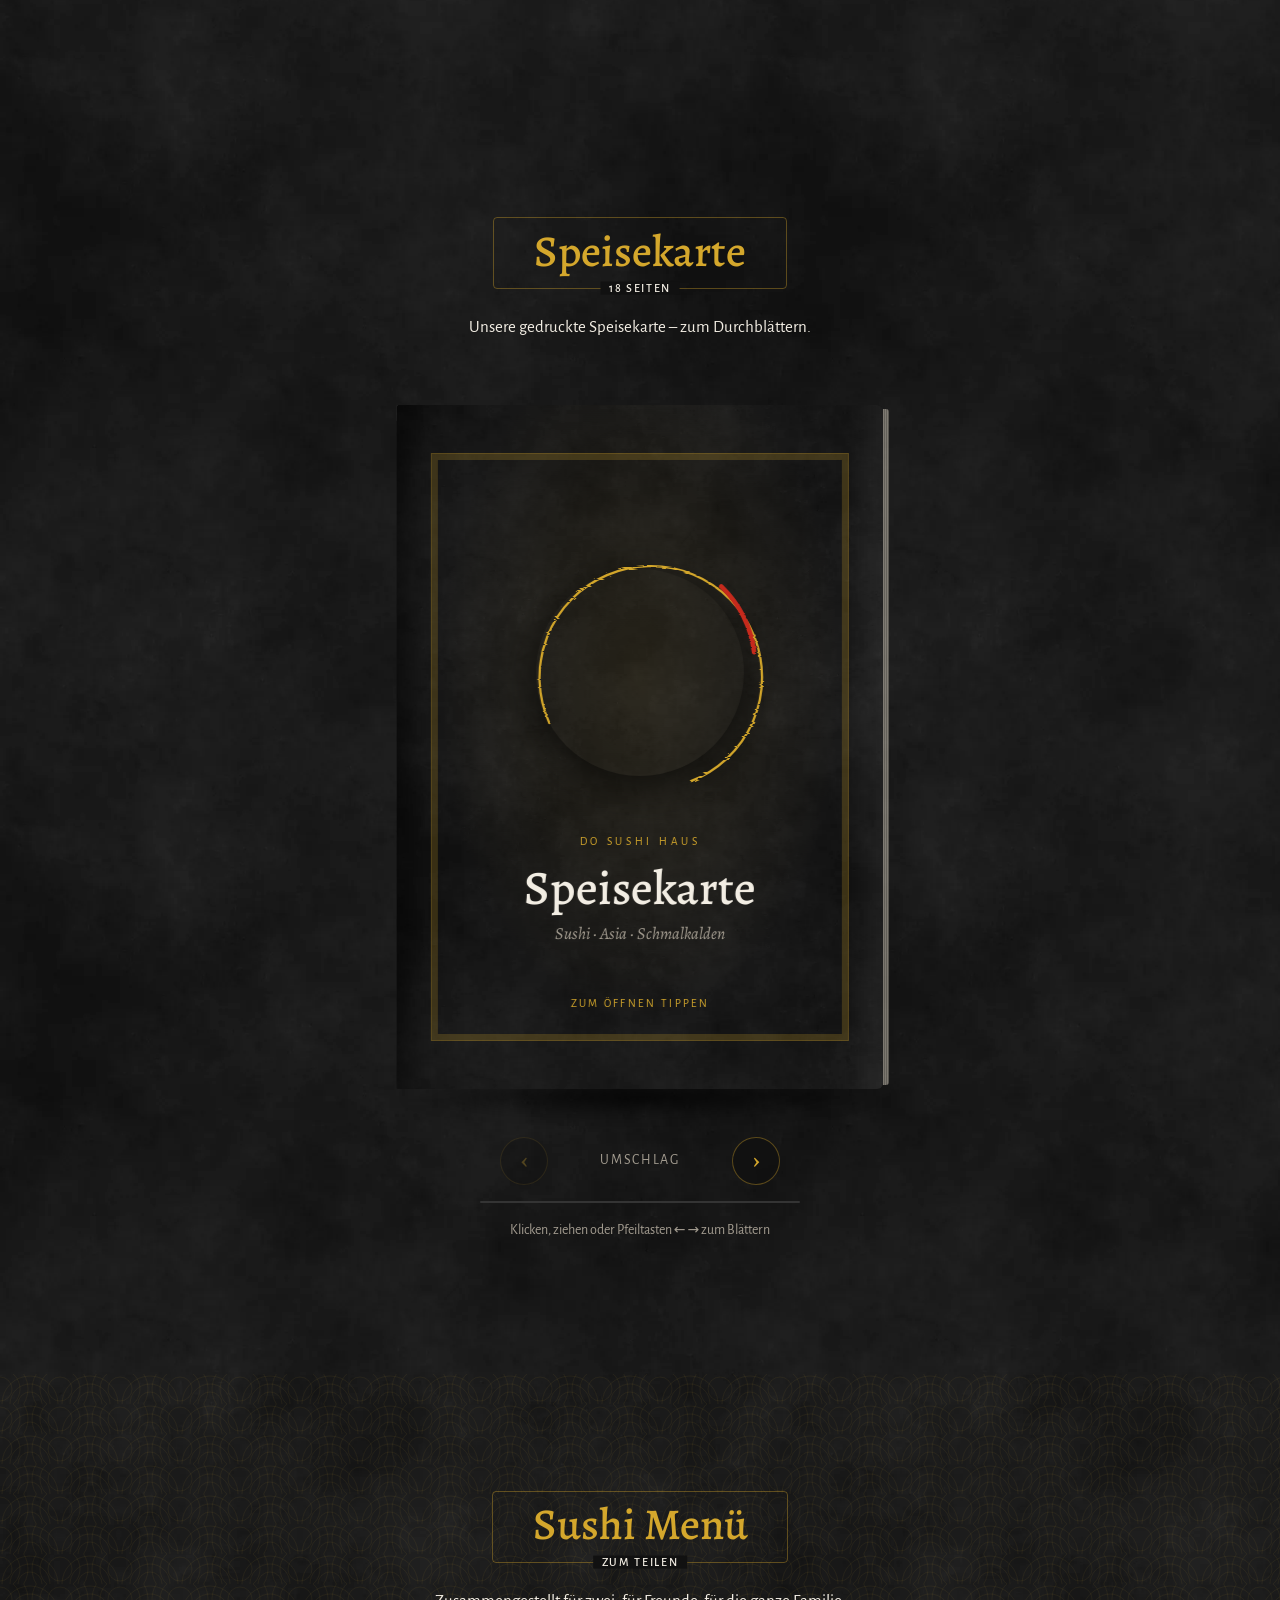
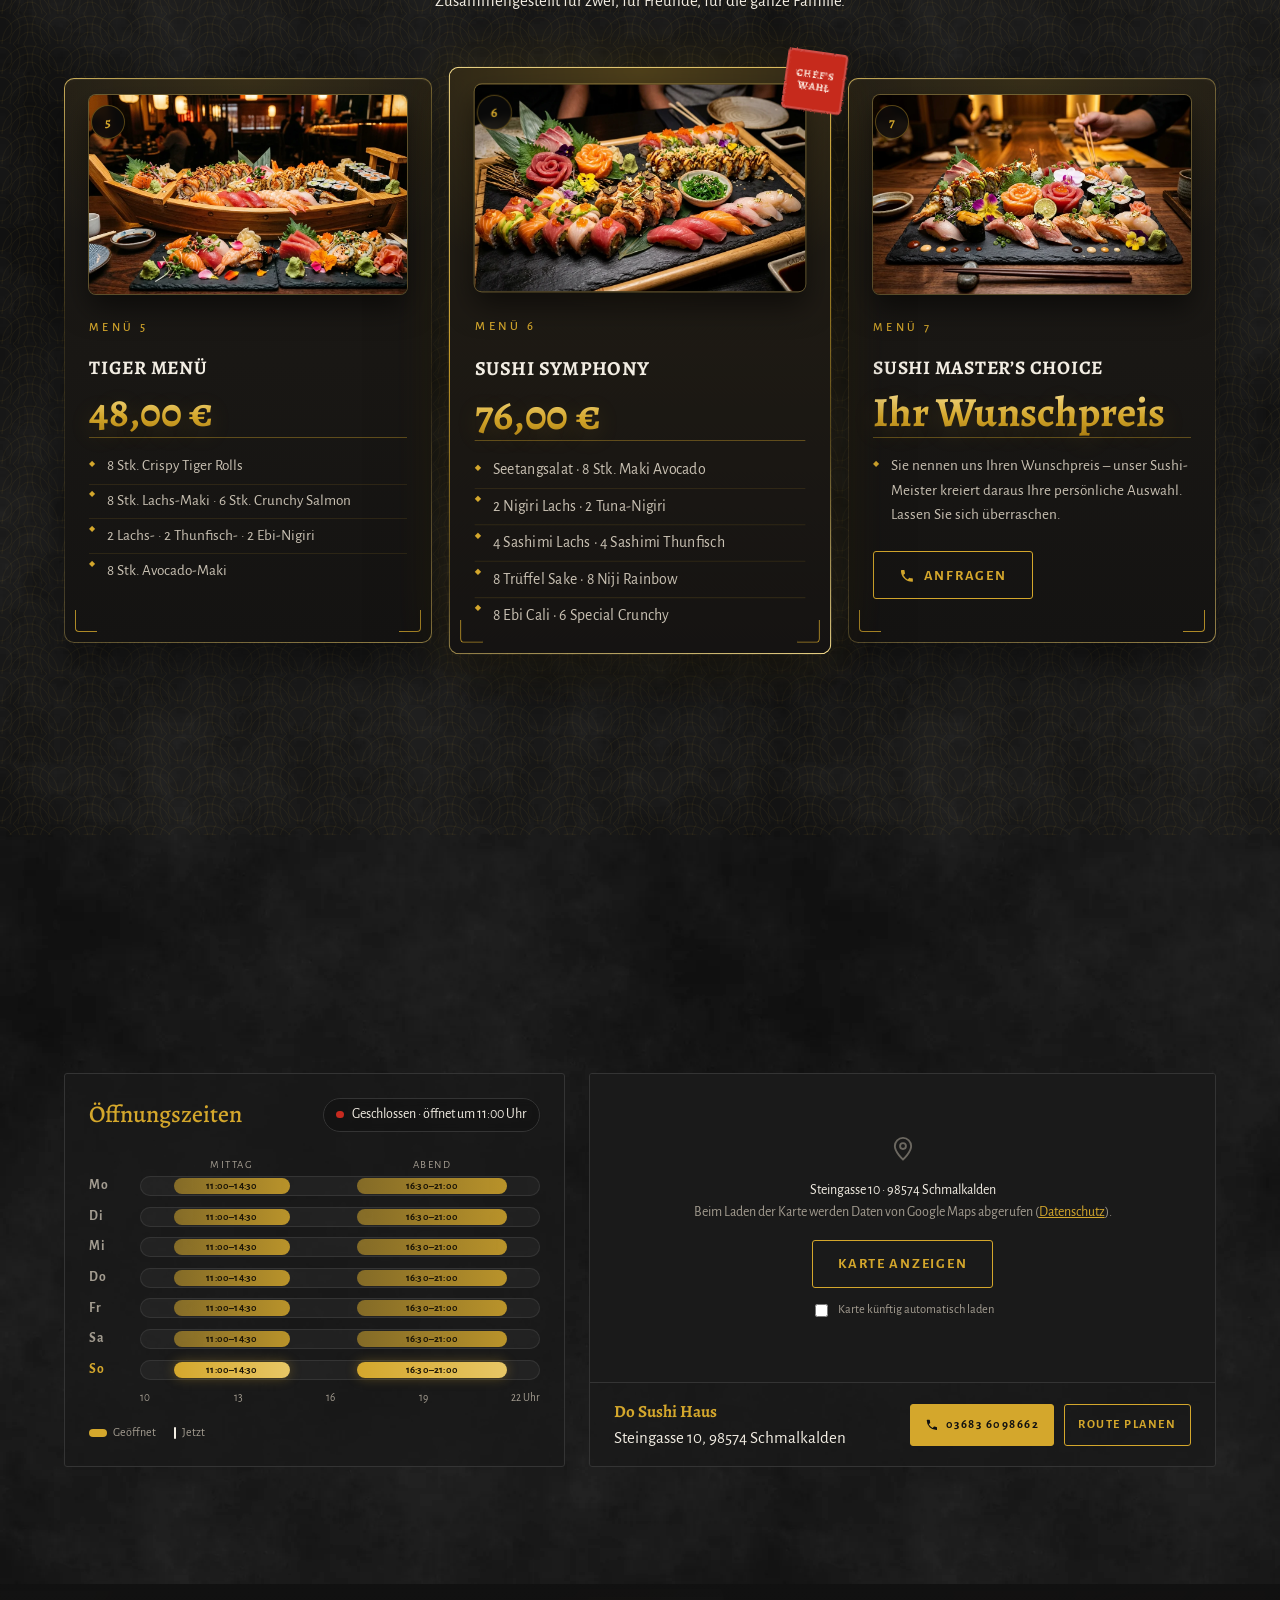
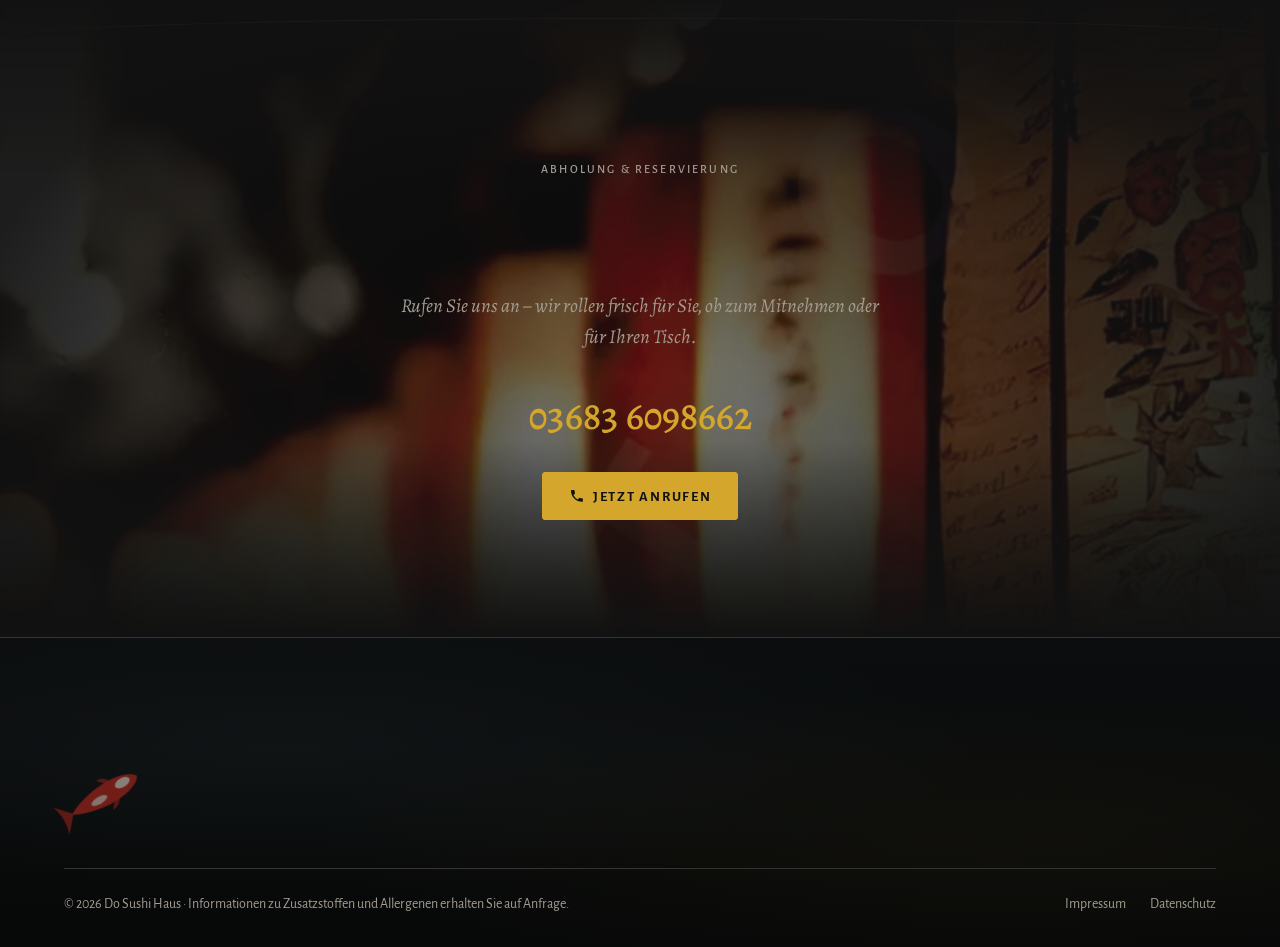
==== commit 681e688f: "feat: update opening hours across multiple pages and scripts" ====
--- a/index.html
+++ b/index.html
@@ -4,7 +4,7 @@
 <meta charset="utf-8">
 <meta name="viewport" content="width=device-width, initial-scale=1, viewport-fit=cover">
 <title>Do Sushi Haus</title>
-<meta name="description" content="Frisch gerolltes Sushi, Signature Rolls und asiatische Küche im Do Sushi Haus, Steingasse 10, Schmalkalden. Täglich außer Dienstag geöffnet. Bestellung: 03683 6098662.">
+<meta name="description" content="Frisch gerolltes Sushi, Signature Rolls und asiatische Küche im Do Sushi Haus, Steingasse 10, Schmalkalden. Täglich geöffnet. Bestellung: 03683 6098662.">
 <meta name="theme-color" content="#111111">
 <link rel="icon" type="image/png" sizes="32x32" href="assets/img/favicon-32.png">
 <link rel="icon" type="image/png" sizes="192x192" href="assets/img/icon-192.png">
@@ -27,8 +27,8 @@
   "telephone": "+49 3683 6098662",
   "address": { "@type": "PostalAddress", "streetAddress": "Steingasse 10", "postalCode": "98574", "addressLocality": "Schmalkalden", "addressCountry": "DE" },
   "openingHoursSpecification": [
-    { "@type": "OpeningHoursSpecification", "dayOfWeek": ["Monday","Wednesday","Thursday","Friday","Saturday","Sunday"], "opens": "11:00", "closes": "14:30" },
-    { "@type": "OpeningHoursSpecification", "dayOfWeek": ["Monday","Wednesday","Thursday","Friday","Saturday","Sunday"], "opens": "16:30", "closes": "21:00" }
+    { "@type": "OpeningHoursSpecification", "dayOfWeek": ["Monday","Tuesday","Wednesday","Thursday","Friday","Saturday","Sunday"], "opens": "11:00", "closes": "14:30" },
+    { "@type": "OpeningHoursSpecification", "dayOfWeek": ["Monday","Tuesday","Wednesday","Thursday","Friday","Saturday","Sunday"], "opens": "16:30", "closes": "21:00" }
   ],
   "acceptsReservations": "True"
 }
@@ -408,8 +408,7 @@
             <span class="open-badge" data-open-badge>…</span>
           </div>
           <div class="timeline" data-timeline aria-label="Öffnungszeiten als Zeitleiste"></div>
-          <div class="visit__legend"><span><i class="lg lg--open"></i>Geöffnet</span><span><i class="lg lg--now"></i>Jetzt</span><span><i class="lg lg--closed"></i>Ruhetag</span></div>
-          <p class="muted visit__note">An Feiertagen geschlossen.</p>
+          <div class="visit__legend"><span><i class="lg lg--open"></i>Geöffnet</span><span><i class="lg lg--now"></i>Jetzt</span></div>
         </div>
         <div class="visit__map">
           <div class="ph map-ph" id="map" data-lat="50.7221318" data-lng="10.4527686" data-label="Do Sushi Haus · Steingasse 10" data-query="Steingasse 10, 98574 Schmalkalden, Deutschland">
@@ -486,7 +485,7 @@
       </div>
       <div>
         <h4>Öffnungszeiten</h4>
-        <ul><li>Mo, Mi–So</li><li>11:00–14:30 · 16:30–21:00</li><li>Dienstag &amp; an Feiertagen geschlossen</li></ul>
+        <ul><li>Mo–So</li><li>11:00–14:30 · 16:30–21:00</li></ul>
       </div>
     </div>
     <div class="footer__legal">
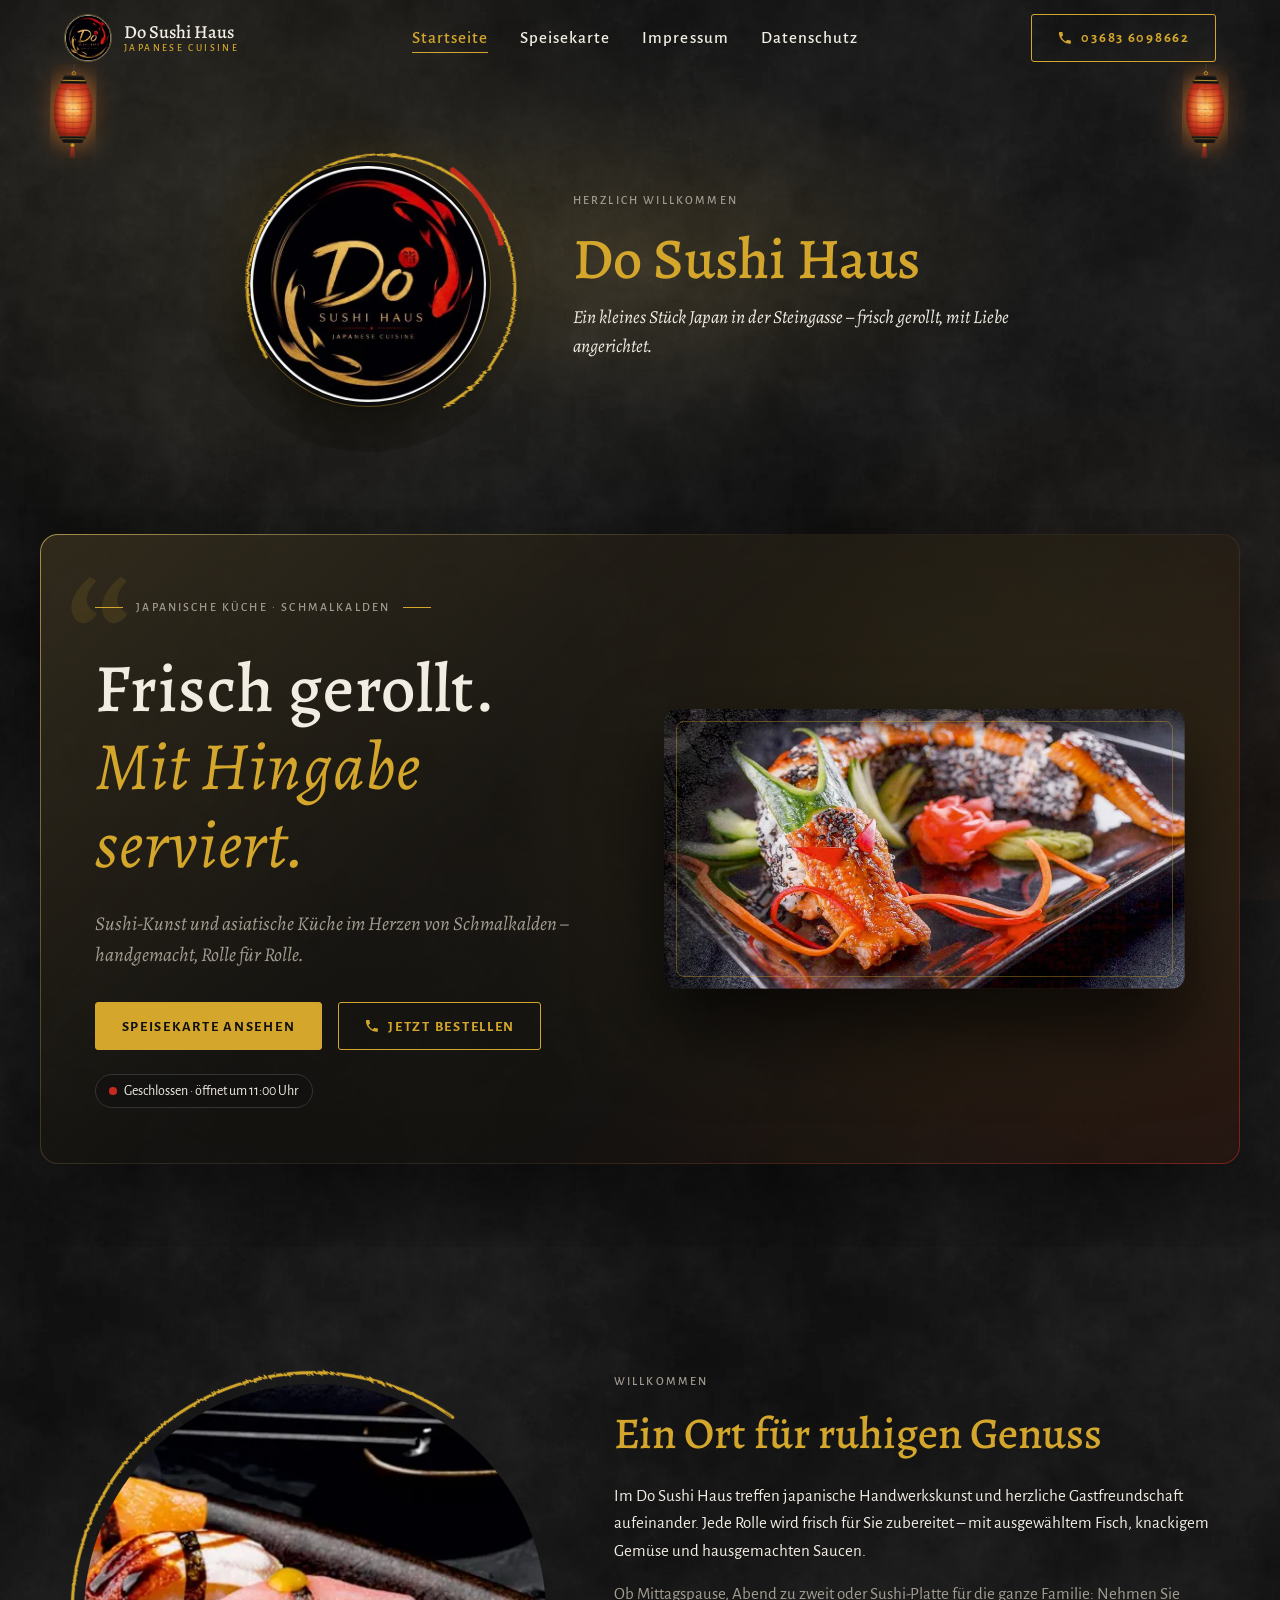
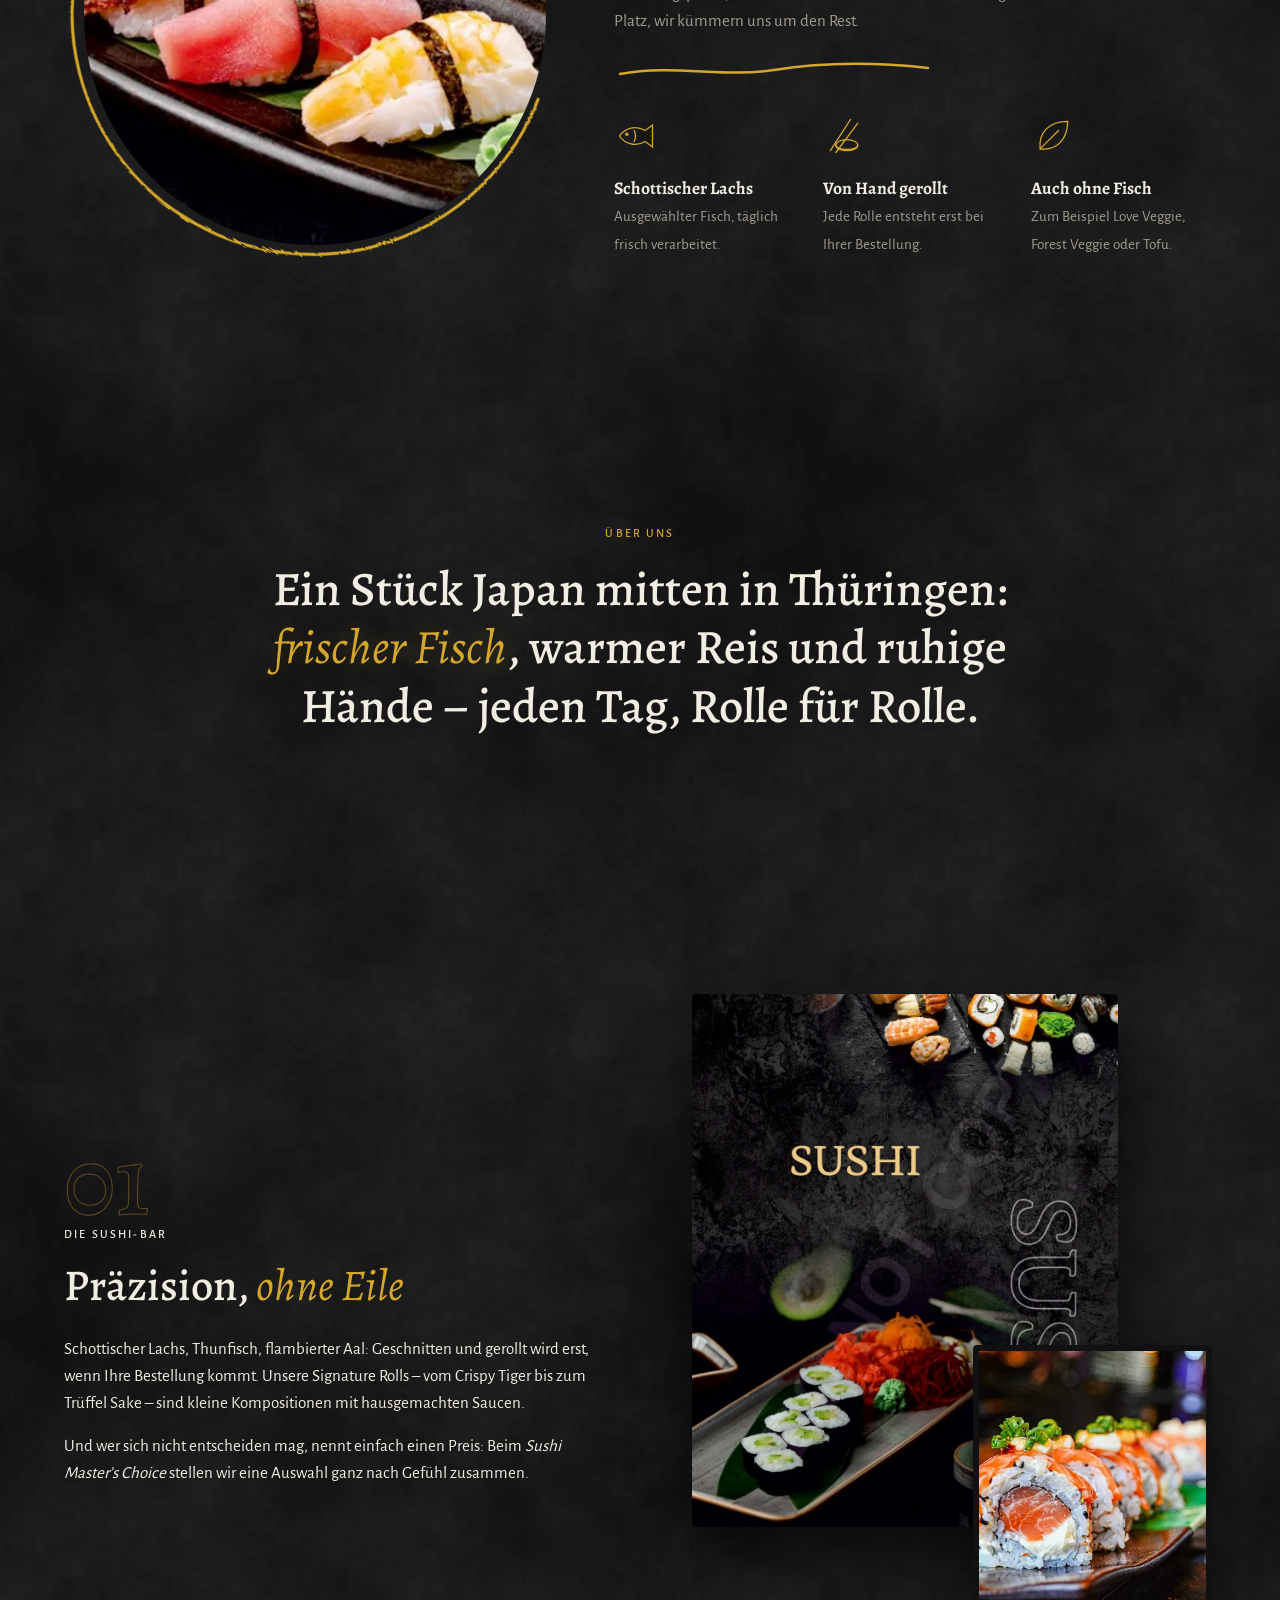
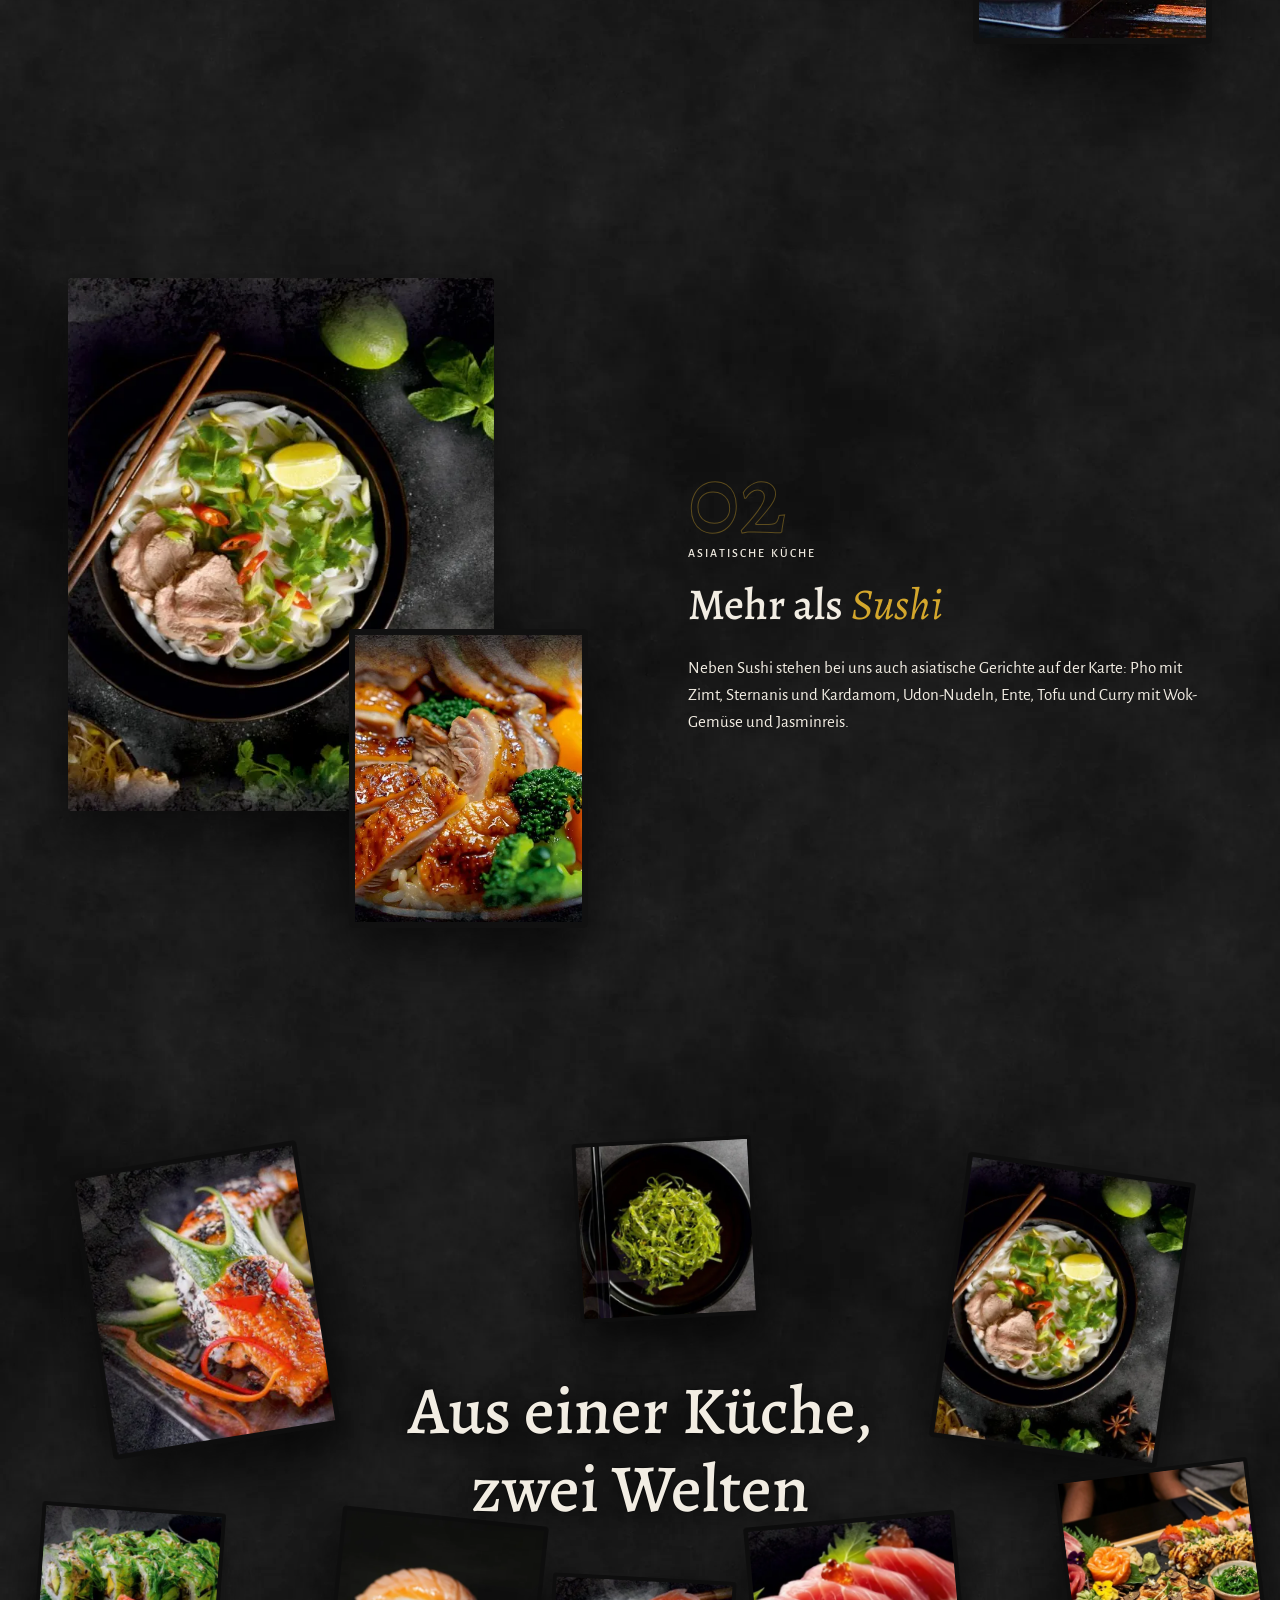
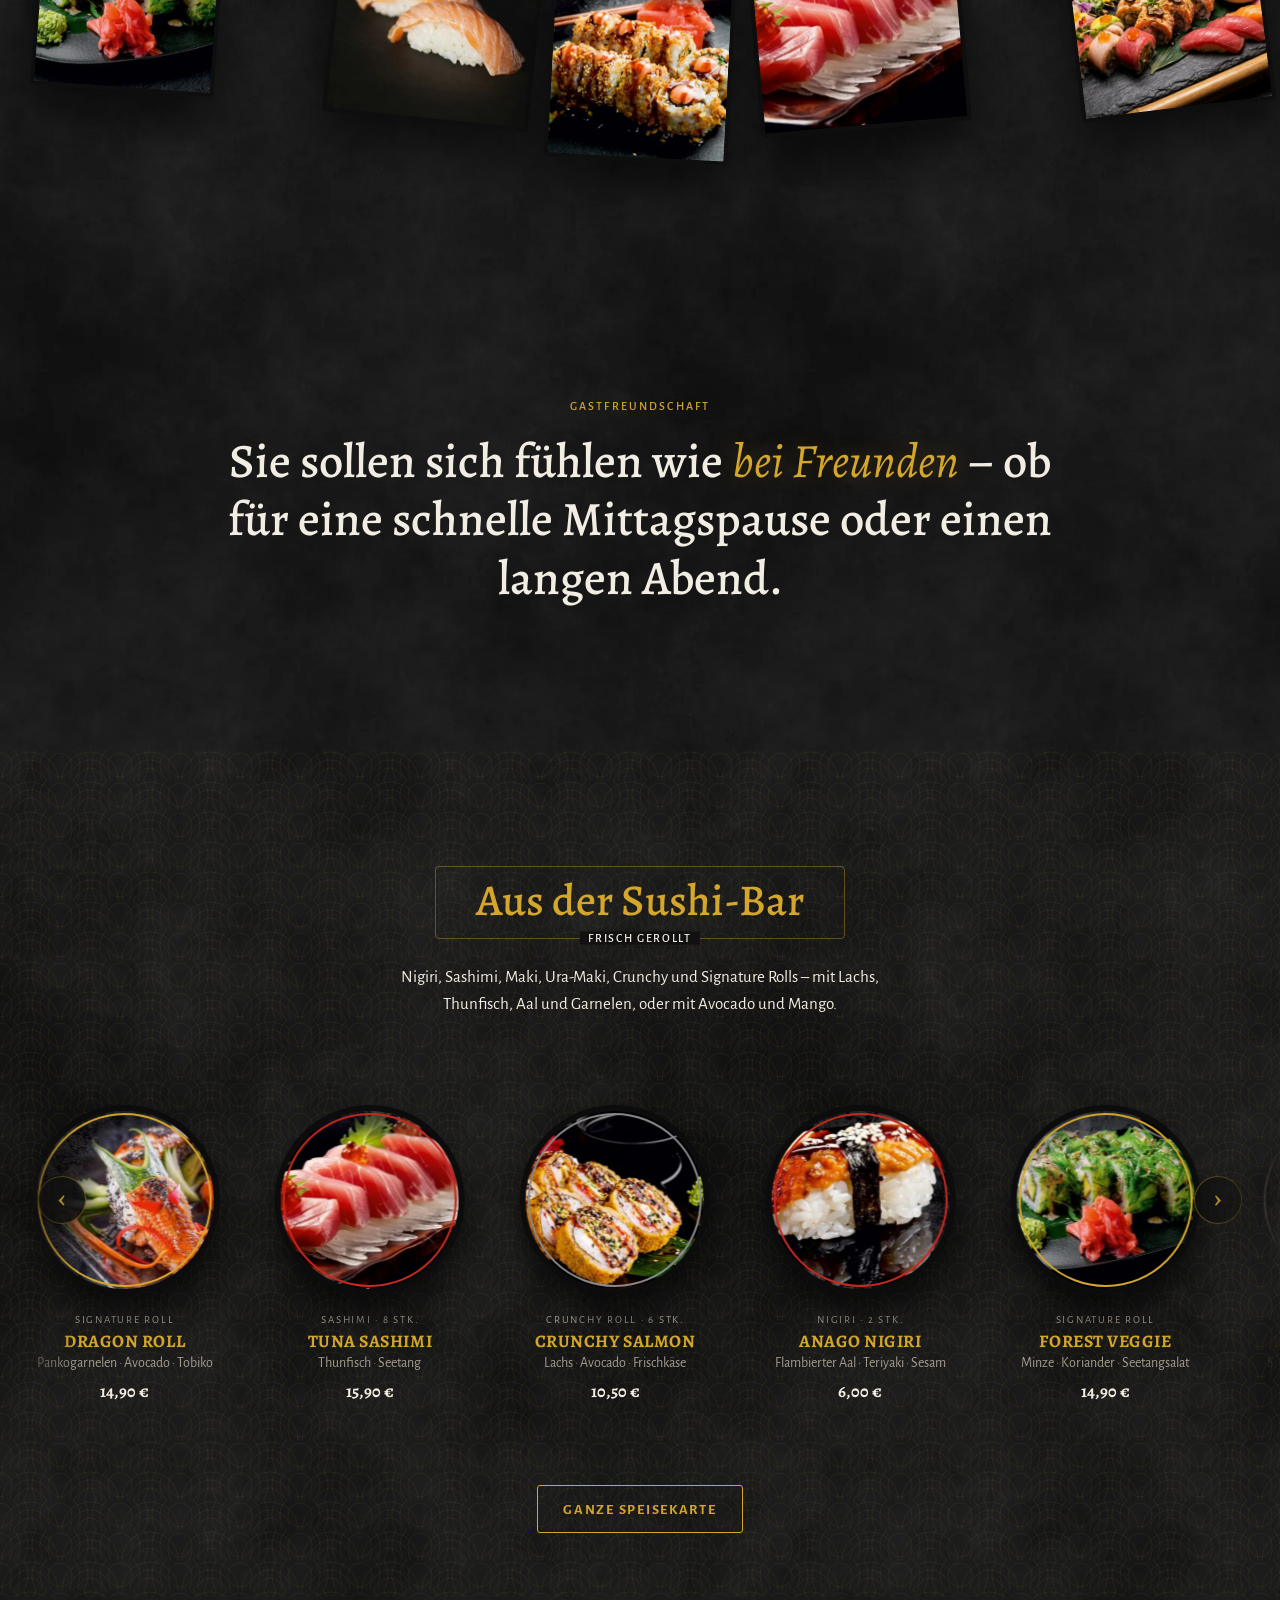
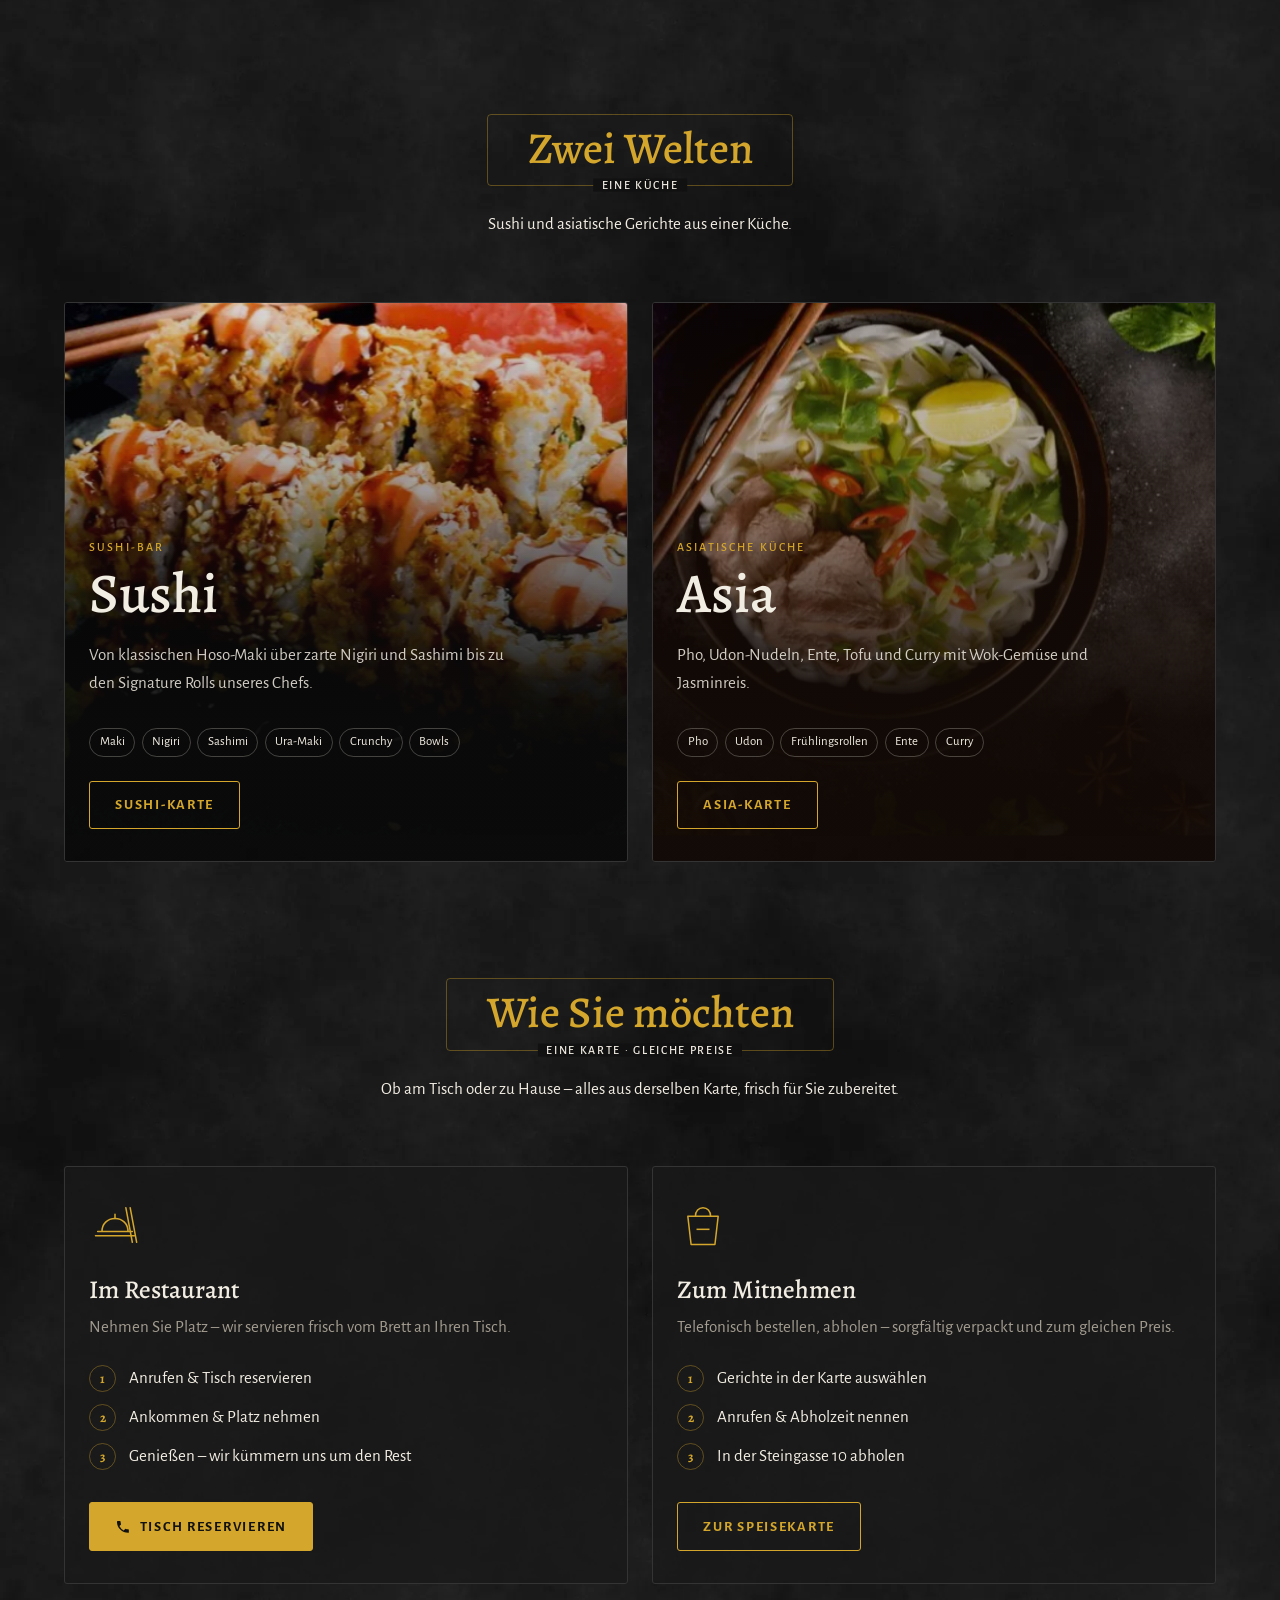
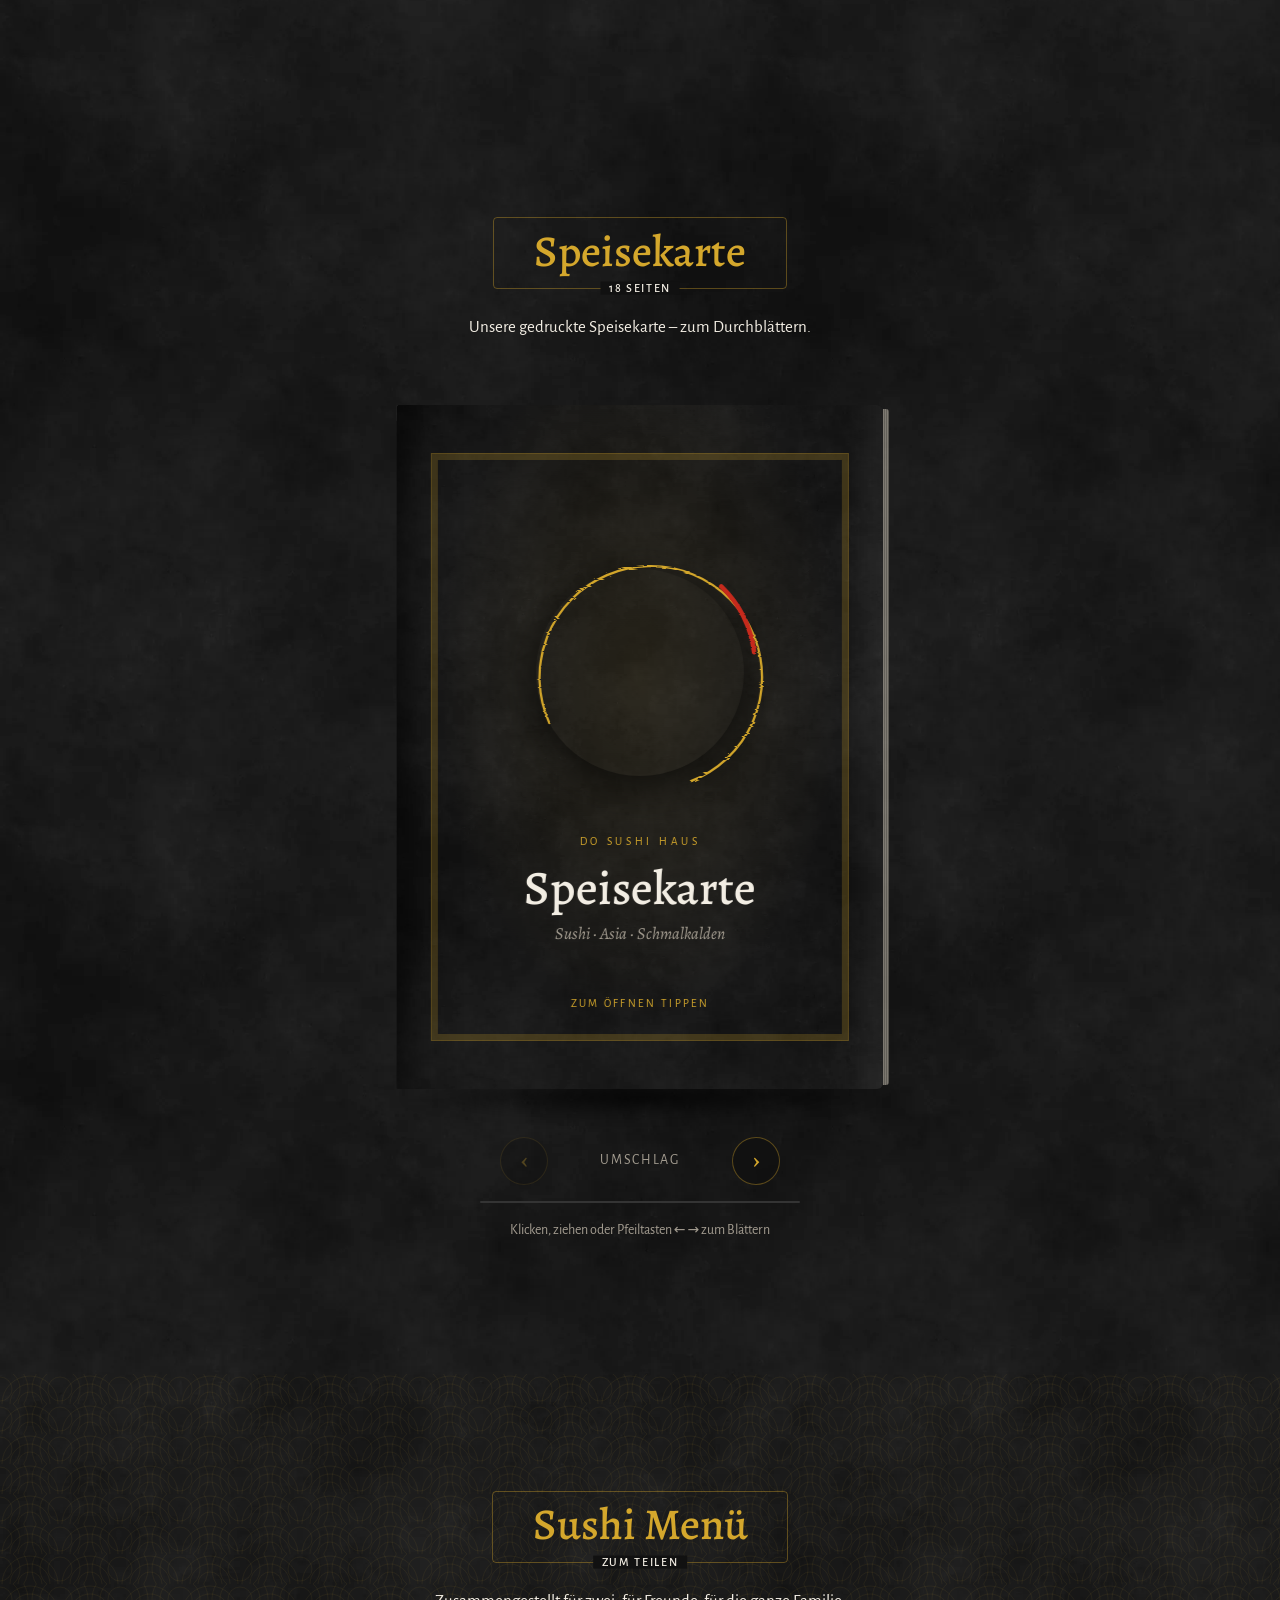
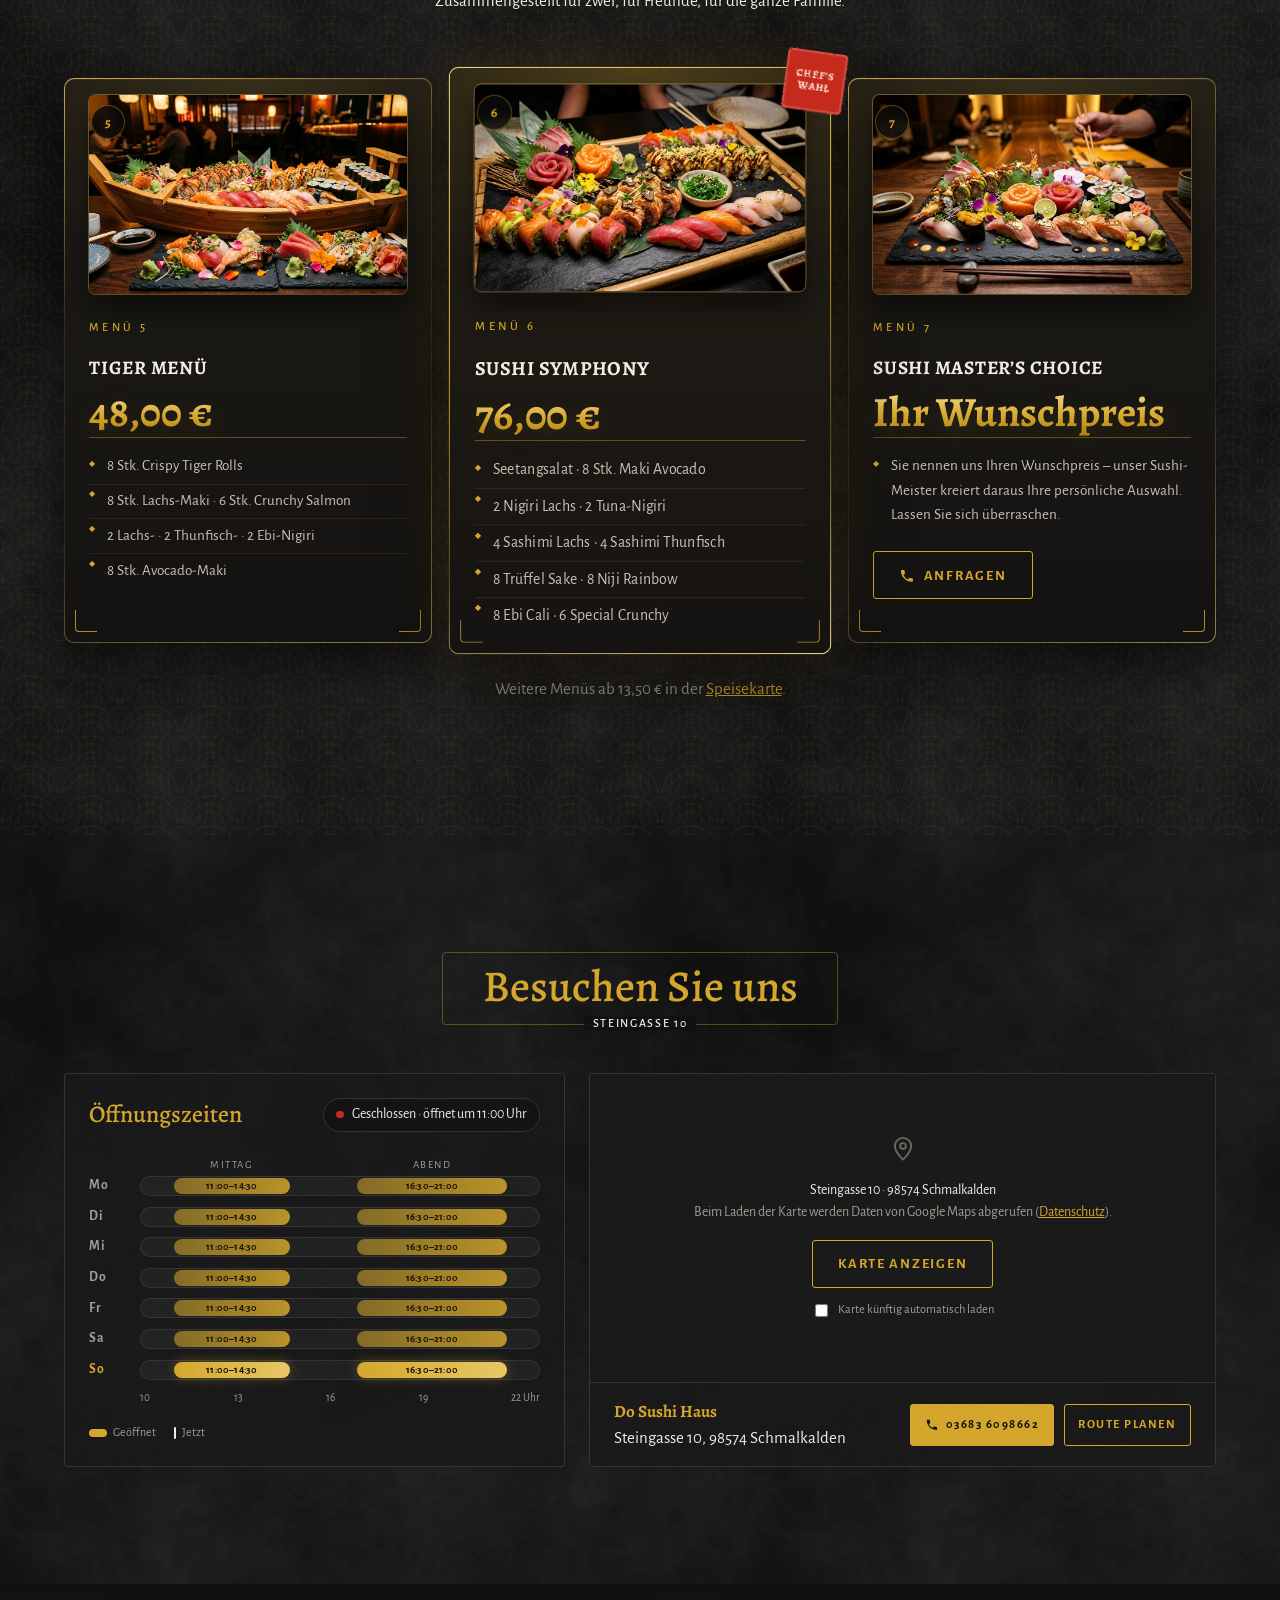
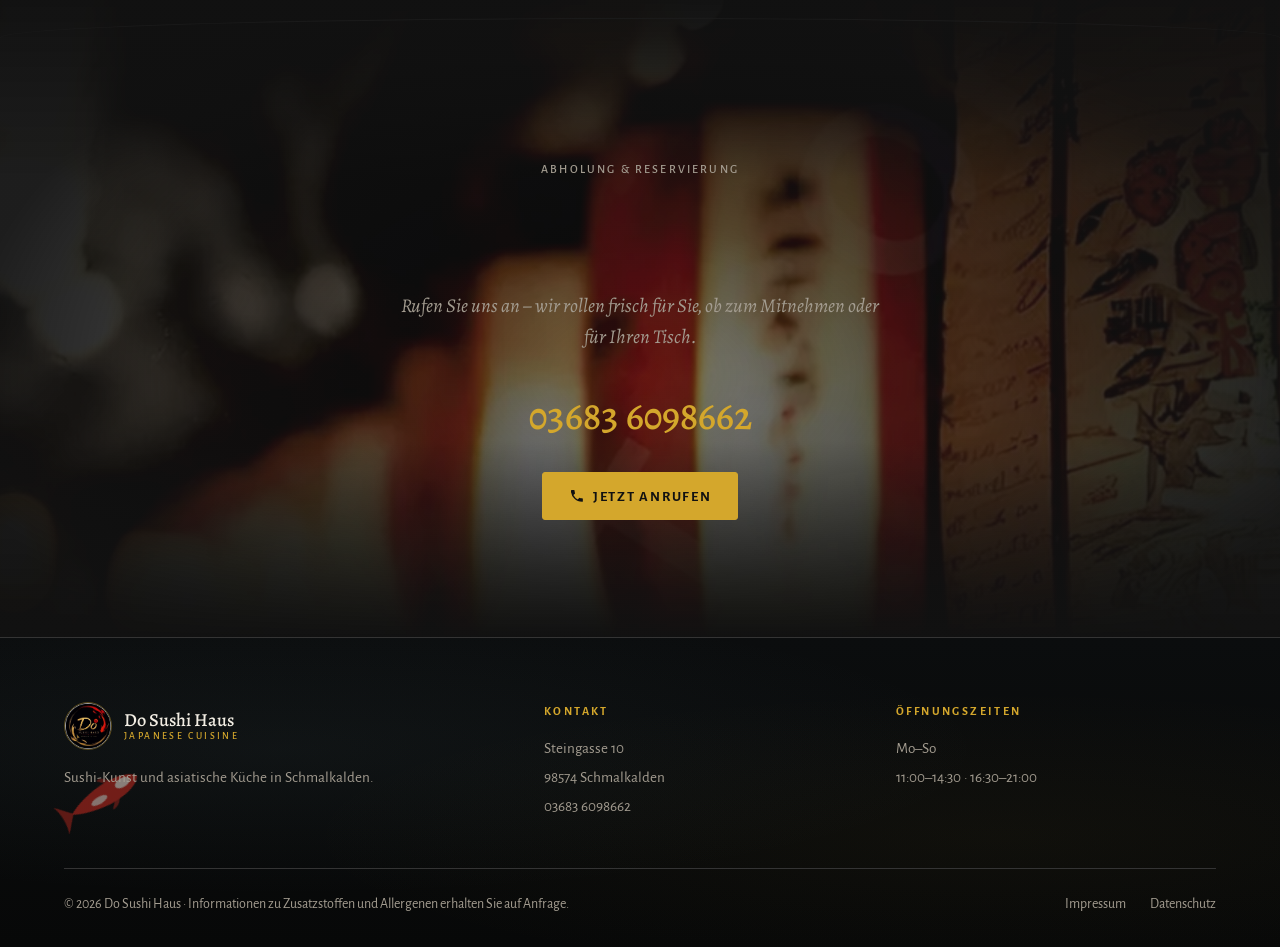
==== commit 82611f48: "Implement code changes to enhance functionality and improve performance" ====
--- a/index.html
+++ b/index.html
@@ -15,6 +15,7 @@
 <link rel="preload" href="fonts/alegreya-latin-500-normal.woff2" as="font" type="font/woff2" crossorigin>
 <link rel="stylesheet" href="css/style.css">
 <link rel="stylesheet" href="css/home.css">
+<link rel="stylesheet" href="css/dsheet.css">
 <link rel="stylesheet" href="css/motion.css">
 <link rel="stylesheet" href="css/book.css">
 <link rel="stylesheet" href="css/about.css">
--- a/css/style.css
+++ b/css/style.css
@@ -194,11 +194,6 @@
 .belt.is-dragging { cursor: grabbing; }
 .belt__track { display: flex; gap: clamp(1.25rem, 1rem + 1.5vw, 2.5rem); width: max-content; padding-inline: var(--gutter); will-change: transform; }
 .belt { isolation: isolate; }
-.belt__rail { /* the belt rail – moved with transform only (GPU) */
-  position: absolute; left: 0; right: -40px; top: calc(var(--s-4) + 63px); height: 64px; z-index: -1;
-  background: repeating-linear-gradient(90deg, #1d1d1d 0 38px, #191919 38px 40px);
-  border-block: 1px solid var(--line); will-change: transform;
-}
 .plate { width: 210px; flex: none; text-align: center; }
 .plate__dish {
   width: 190px; margin-inline: auto;
@@ -207,13 +202,14 @@
   box-shadow: 0 18px 30px rgba(0,0,0,.6);
   transition: translate .45s var(--ease, ease), box-shadow .45s;
 }
+.plate__dish { cursor: pointer; }
 .plate__dish img { width: 100%; height: 100%; object-fit: cover; pointer-events: none; }
 .plate:hover .plate__dish { translate: 0 -8px; box-shadow: 0 28px 40px rgba(0,0,0,.7); }
 .plate__kicker { margin: var(--s-3) 0 .15rem; font-size: .68rem; letter-spacing: .16em; text-transform: uppercase; color: var(--muted); }
 .plate__name { font-family: var(--font-serif); font-weight: 700; font-size: 1.1rem; text-transform: uppercase; color: var(--gold); letter-spacing: .03em; }
 .plate__meta { font-size: var(--fs-small); color: var(--muted); margin: .2rem 0 .3rem; line-height: 1.35; }
 .plate__price { font-family: var(--font-serif); font-weight: 700; color: var(--ink); }
-@media (max-width: 767px) { .plate { width: 170px; } .plate__dish { width: 156px; } .belt__rail { top: calc(var(--s-4) + 46px); } }
+@media (max-width: 767px) { .plate { width: 170px; } .plate__dish { width: 156px; } }
 
 .belt__nav {
   position: absolute; top: calc(var(--s-4) + 95px); z-index: 2; transform: translateY(-50%);
@@ -340,7 +336,7 @@
 .belt--native .belt__track { will-change: auto; transform: none !important; }
 .belt--native .plate { scroll-snap-align: start; }
 .belt--native .plate__dish { rotate: none !important; }
-.belt--native .belt__rail, .belt--native .belt__nav { display: none; }
+.belt--native .belt__nav { display: none; }
 
 /* ==========================================================================
    Sushi Menü – premium set cards (the priciest items deserve a showcase)
--- a/css/dsheet.css
+++ b/css/dsheet.css
@@ -0,0 +1,110 @@
+/* Dish sheet – shared by the menu pages and the homepage belt */
+/* ==========================================================================
+   Dish sheet (opens from a dish photo)
+   ========================================================================== */
+.dsheet {
+  position: fixed; inset: 0; z-index: 130; display: grid; place-items: center; padding: 1rem;
+  background: radial-gradient(ellipse at 50% 35%, rgba(40,32,18,.92), rgba(6,6,6,.96) 70%);
+  opacity: 0; visibility: hidden; transition: opacity .35s, visibility .35s;
+}
+.dsheet.is-open { opacity: 1; visibility: visible; }
+.dsheet.is-closing { opacity: 0; transition-delay: .2s; }
+.dsheet-lock, .dsheet-lock body { overflow: hidden; }
+
+.dsheet__card {
+  position: relative; width: min(100%, 440px); max-height: calc(100svh - 2rem); overflow-y: auto; overscroll-behavior: contain;
+  padding: 2rem 1.5rem 1.25rem; border-radius: 18px; text-align: center;
+  background:
+    radial-gradient(90% 50% at 50% 0%, rgba(212,167,44,.16), transparent 70%) padding-box,
+    linear-gradient(180deg, #1d1a15, #121110) padding-box,
+    linear-gradient(160deg, #f0d47e, rgba(212,167,44,.12) 40%, rgba(198,42,31,.55)) border-box;
+  border: 1px solid transparent; box-shadow: 0 40px 100px rgba(0,0,0,.7);
+  transform: translateY(24px) scale(.97); transition: transform .55s cubic-bezier(.16,1,.3,1);
+  scrollbar-width: none;
+}
+.dsheet.is-open .dsheet__card { transform: none; }
+.dsheet__close { position: absolute; top: .7rem; right: .7rem; z-index: 3; width: 40px; height: 40px; border-radius: 50%; border: 1px solid var(--gold-line); background: rgba(12,12,12,.7); color: var(--gold); font-size: 1rem; cursor: pointer; }
+
+.dsheet__photo { position: relative; width: min(64vw, 260px); aspect-ratio: 1; margin: 0 auto 1.25rem; }
+.dsheet__photo img { position: absolute; inset: 7%; width: 86%; height: 86%; object-fit: cover; border-radius: 50%; box-shadow: 0 0 0 3px #0e0e0e, 0 24px 50px rgba(0,0,0,.65); }
+.dsheet.is-flying .dsheet__photo img { opacity: 0; }
+.dsheet__ring { position: absolute; inset: 0; width: 100%; height: 100%; overflow: visible; }
+.dsheet__ring path { fill: none; stroke: var(--gold); stroke-width: 1.2; stroke-linecap: round; stroke-dasharray: 1; stroke-dashoffset: 1; }
+.dsheet__ring .r2 { stroke: var(--koi); stroke-width: 2.4; }
+.dsheet.is-shown .dsheet__ring path { animation: dsheet-draw .7s cubic-bezier(.33,1,.68,1) .08s forwards; }
+.dsheet.is-shown .dsheet__ring .r2 { animation-delay: .45s; animation-duration: .35s; }
+@keyframes dsheet-draw { to { stroke-dashoffset: 0; } }
+
+.dsheet__fly { position: fixed; z-index: 2; border-radius: 50%; object-fit: cover; transform-origin: 0 0; pointer-events: none; opacity: 0; will-change: transform; }
+
+.dsheet__cat { color: var(--gold); letter-spacing: .26em; }
+.dsheet__name { font-family: var(--font-serif); font-weight: 700; font-size: clamp(1.6rem, 1.3rem + 1.2vw, 2rem); text-transform: uppercase; color: var(--ink); margin: .3rem 0 .5rem; letter-spacing: .03em; }
+.dsheet__tags { display: flex; justify-content: center; gap: .4rem; min-height: 0; margin-bottom: .6rem; }
+.dsheet__tags:empty { display: none; }
+.dsheet__desc { color: #c9c1b3; line-height: 1.6; margin: 0 auto .8rem; max-width: 32ch; }
+.dsheet__desc b { color: var(--gold); font-weight: 500; }
+.dsheet__opts { list-style: none; padding: 0; margin: 0 0 .8rem; text-align: left; }
+.dsheet__opts:empty { display: none; }
+.dsheet__opts li { display: flex; justify-content: space-between; gap: 1rem; padding: .5rem 0; border-top: 1px solid rgba(212,167,44,.14); }
+.dsheet__opts .dish__price { color: var(--gold); font-family: var(--font-serif); font-weight: 700; }
+.dsheet__foot { display: flex; align-items: center; justify-content: space-between; gap: 1rem; padding-top: 1rem; margin-top: .4rem; border-top: 1px solid var(--gold-line); }
+.dsheet__price {
+  font-family: var(--font-serif); font-weight: 700; font-size: 2.1rem; line-height: 1;
+  background: linear-gradient(180deg, #f6dd8c, #d4a72c 55%, #a97c12); -webkit-background-clip: text; background-clip: text; color: transparent;
+}
+.dsheet__call { min-height: 44px; padding: .6em 1.2em; font-size: .8rem; }
+.dsheet__note { font-size: .72rem; color: var(--muted); margin: .7rem 0 0; }
+.dsheet__note:empty { display: none; }
+.dsheet__nav { display: flex; align-items: center; justify-content: center; gap: 1rem; margin-top: 1rem; }
+.dsheet__nav button { width: 42px; height: 42px; border-radius: 50%; border: 1px solid var(--gold-line); background: none; color: var(--gold); font: 400 1.5rem/1 var(--font-serif); padding-bottom: 3px; cursor: pointer; }
+.dsheet__count { font-size: .75rem; letter-spacing: .18em; color: var(--muted); font-variant-numeric: tabular-nums; }
+
+/* staggered content entrance (also replays when browsing) */
+.dsheet__body > * { opacity: 0; transform: translateY(12px); }
+.dsheet.is-shown .dsheet__body > * { opacity: 1; transform: none; transition: opacity .5s, transform .6s cubic-bezier(.16,1,.3,1); }
+.dsheet.is-shown .dsheet__body > :nth-child(1) { transition-delay: .15s; }
+.dsheet.is-shown .dsheet__body > :nth-child(2) { transition-delay: .22s; }
+.dsheet.is-shown .dsheet__body > :nth-child(3) { transition-delay: .29s; }
+.dsheet.is-shown .dsheet__body > :nth-child(4) { transition-delay: .36s; }
+.dsheet.is-shown .dsheet__body > :nth-child(5) { transition-delay: .43s; }
+.dsheet.is-shown .dsheet__body > :nth-child(6) { transition-delay: .5s; }
+.dsheet.is-shown .dsheet__body > :nth-child(7) { transition-delay: .56s; }
+/* photo slides in from the browsing direction */
+.dsheet.is-shown [data-dir="next"] .dsheet__photo img { animation: dsheet-in-r .55s cubic-bezier(.16,1,.3,1); }
+.dsheet.is-shown [data-dir="prev"] .dsheet__photo img { animation: dsheet-in-l .55s cubic-bezier(.16,1,.3,1); }
+@keyframes dsheet-in-r { from { transform: translateX(40px) rotate(8deg); opacity: 0; } }
+@keyframes dsheet-in-l { from { transform: translateX(-40px) rotate(-8deg); opacity: 0; } }
+
+/* phones: sheet rises from the bottom */
+@media (max-width: 600px) {
+  .dsheet { place-items: end center; padding: 0; }
+  .dsheet__card { width: 100%; border-radius: 22px 22px 0 0; max-height: 92svh; padding-bottom: calc(1.25rem + env(safe-area-inset-bottom)); transform: translateY(60px); }
+  .dsheet__card::before { content: ""; position: absolute; top: 8px; left: 50%; width: 40px; height: 4px; margin-left: -20px; border-radius: 2px; background: rgba(242,237,227,.25); }
+}
+@media (prefers-reduced-motion: reduce) {
+  .dsheet__body > * { opacity: 1; transform: none; }
+  .dsheet__ring path { stroke-dashoffset: 0; }
+}
+/* fixed-height sheet: content on top, price + arrows pinned to the bottom */
+.dsheet__card { display: flex; flex-direction: column; }
+.dsheet__body { flex: 1; display: flex; flex-direction: column; }
+.dsheet__foot { margin-top: auto; }
+.dsheet__nav { flex: none; }
+
+/* ---------- Dish sheet on phones: centred card that fits between browser bars ---------- */
+@media (max-width: 600px) {
+  .dsheet { place-items: center; padding: 12px; }
+  .dsheet__card {
+    width: 100%; border-radius: 18px;
+    max-height: calc(100dvh - 24px); max-height: calc(100svh - 24px);
+    padding: 1.4rem 1.1rem 1rem; transform: translateY(18px) scale(.97);
+  }
+  .dsheet__card::before { content: none; }
+  .dsheet__photo { width: min(52vw, 210px); margin-bottom: .9rem; }
+  .dsheet__name { font-size: 1.45rem; }
+  .dsheet__price { font-size: 1.8rem; }
+  .dsheet__desc { font-size: .92rem; line-height: 1.5; }
+  .dsheet__nav { margin-top: .6rem; }
+  .dsheet__nav button { width: 38px; height: 38px; }
+}
+.dsheet .tag { position: static; transform: none; }
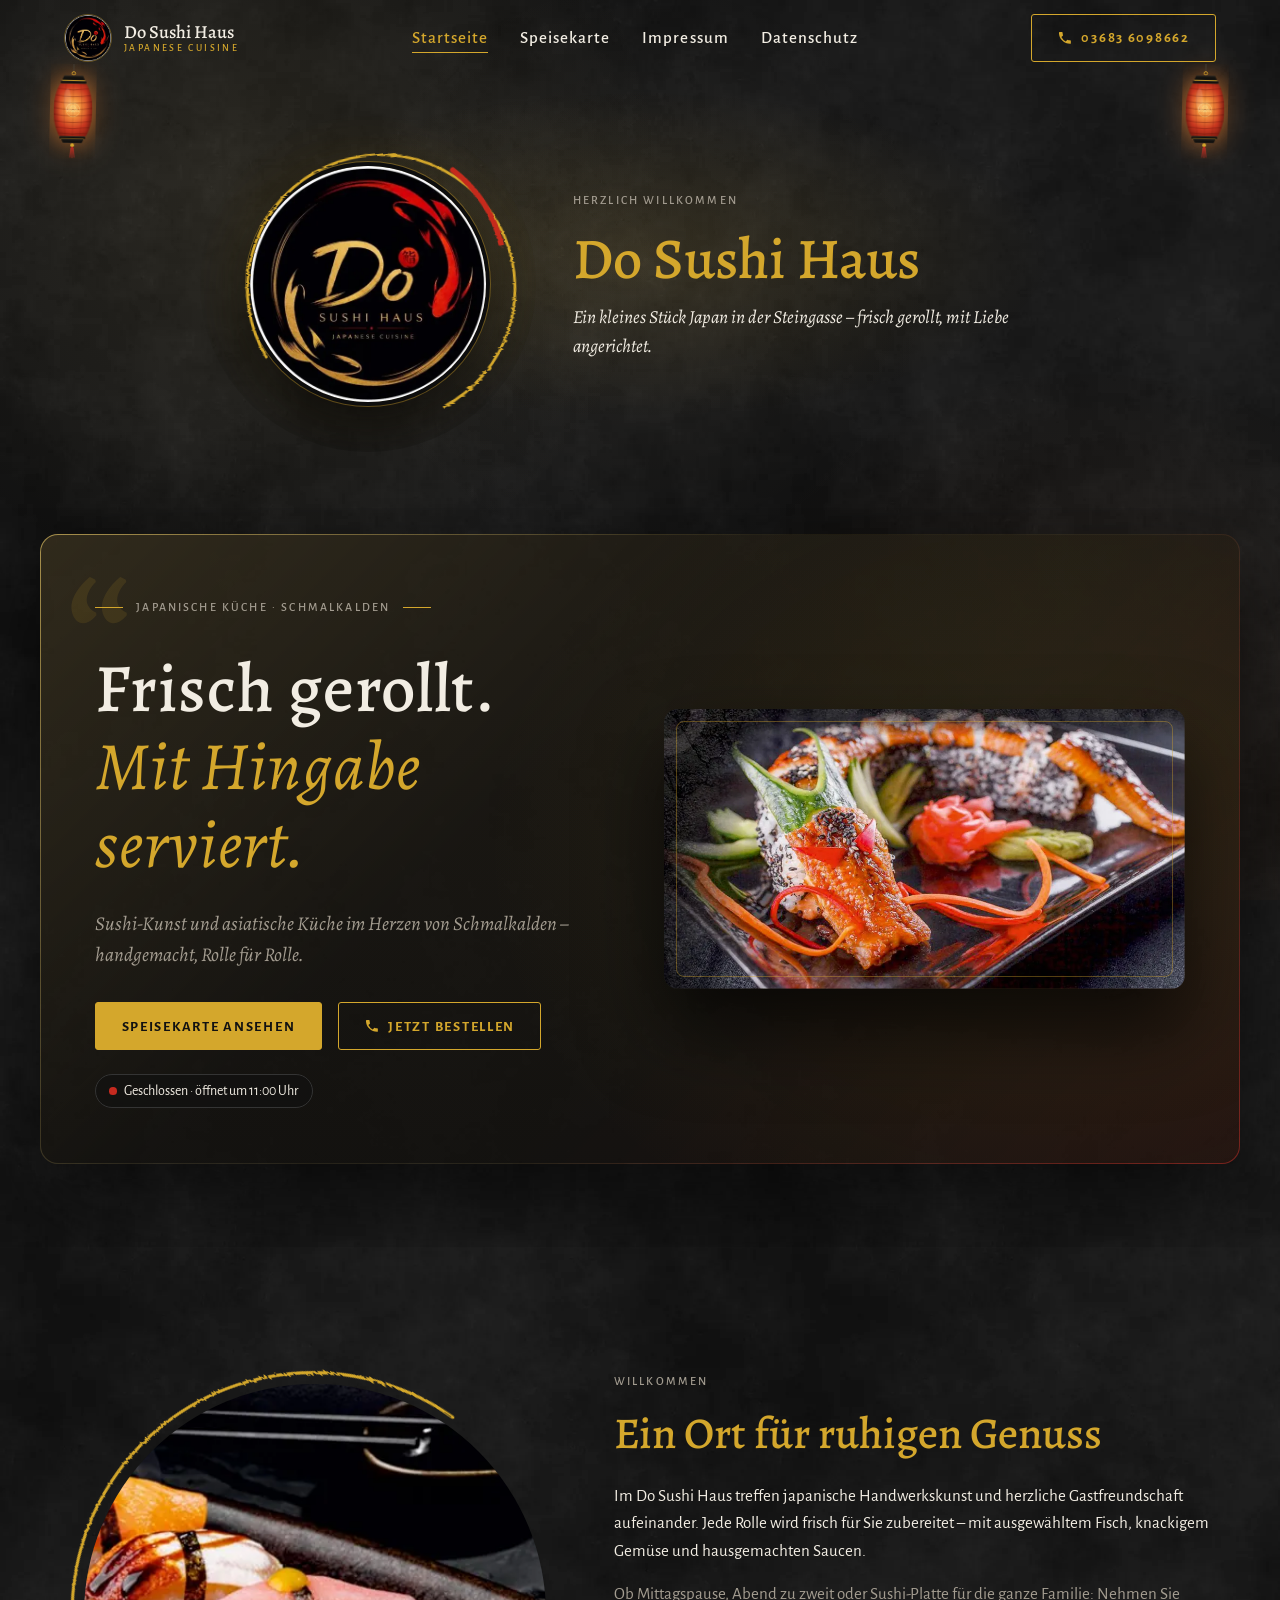
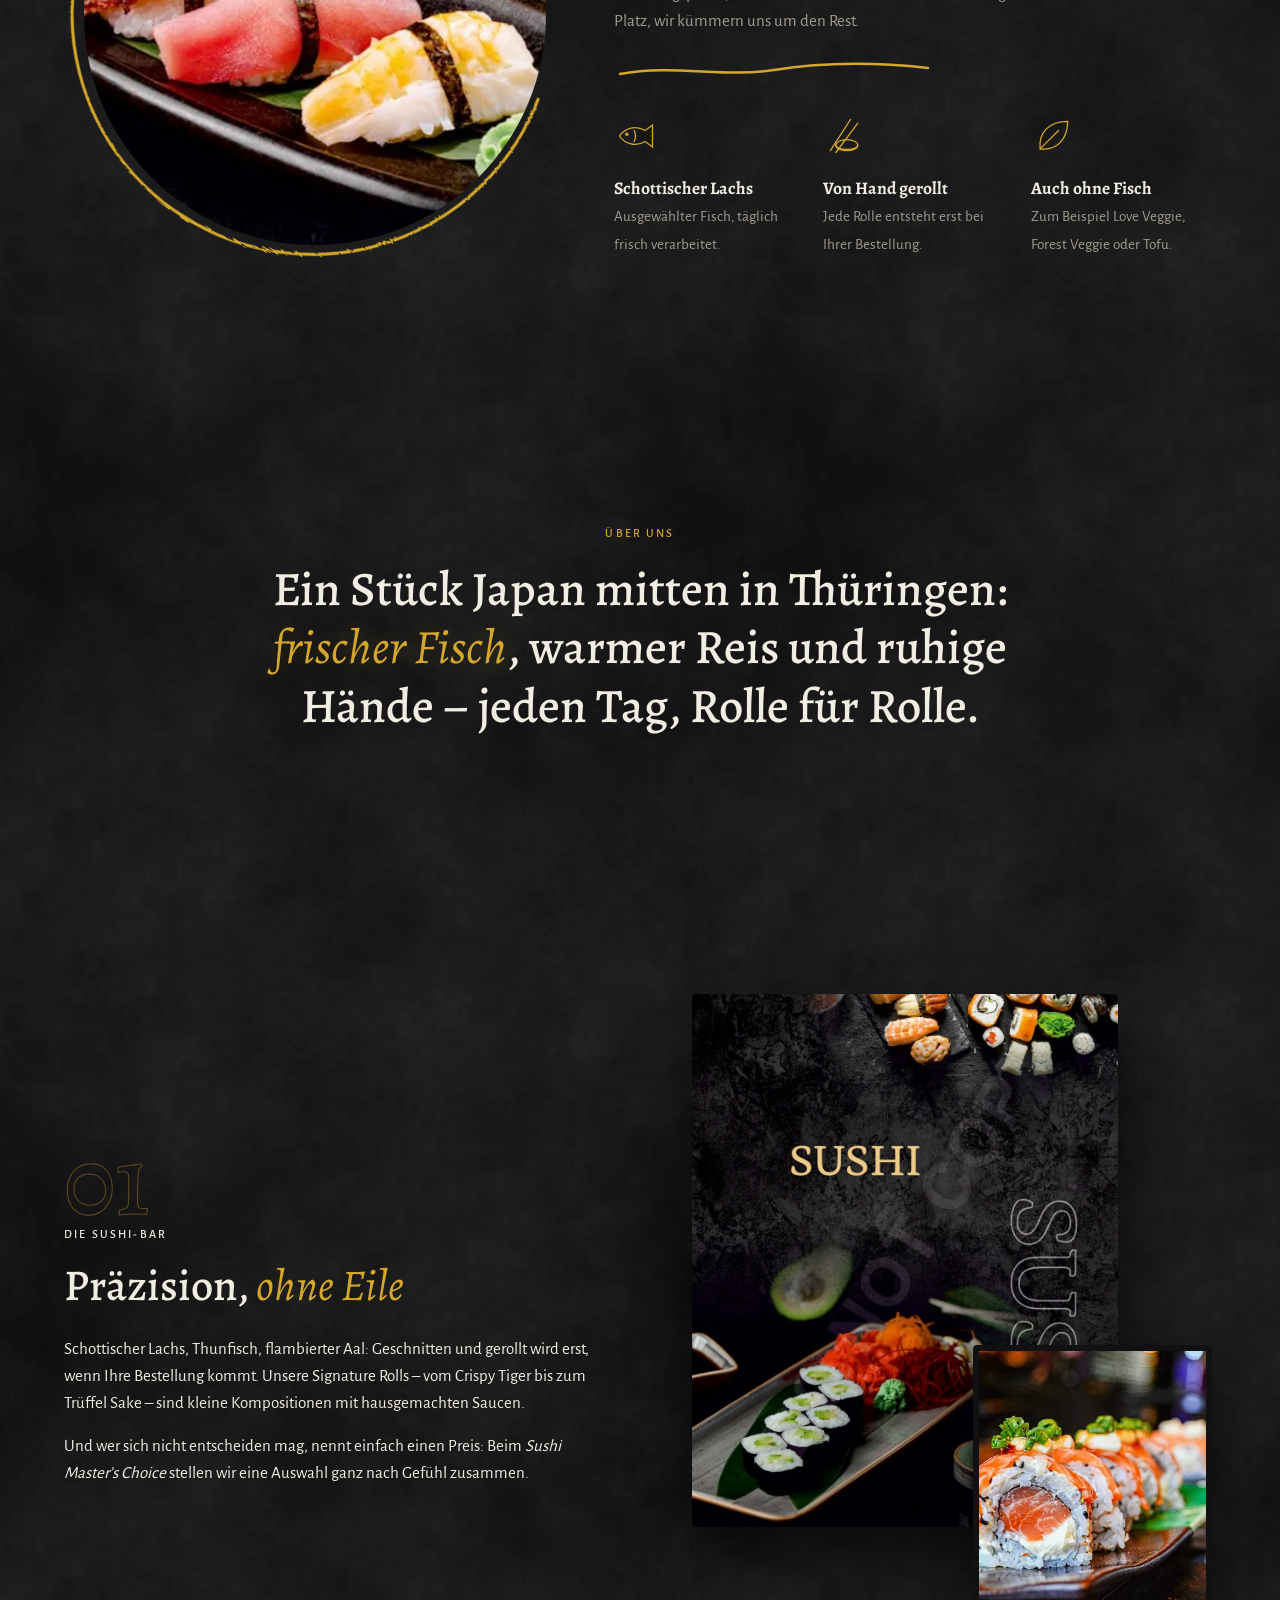
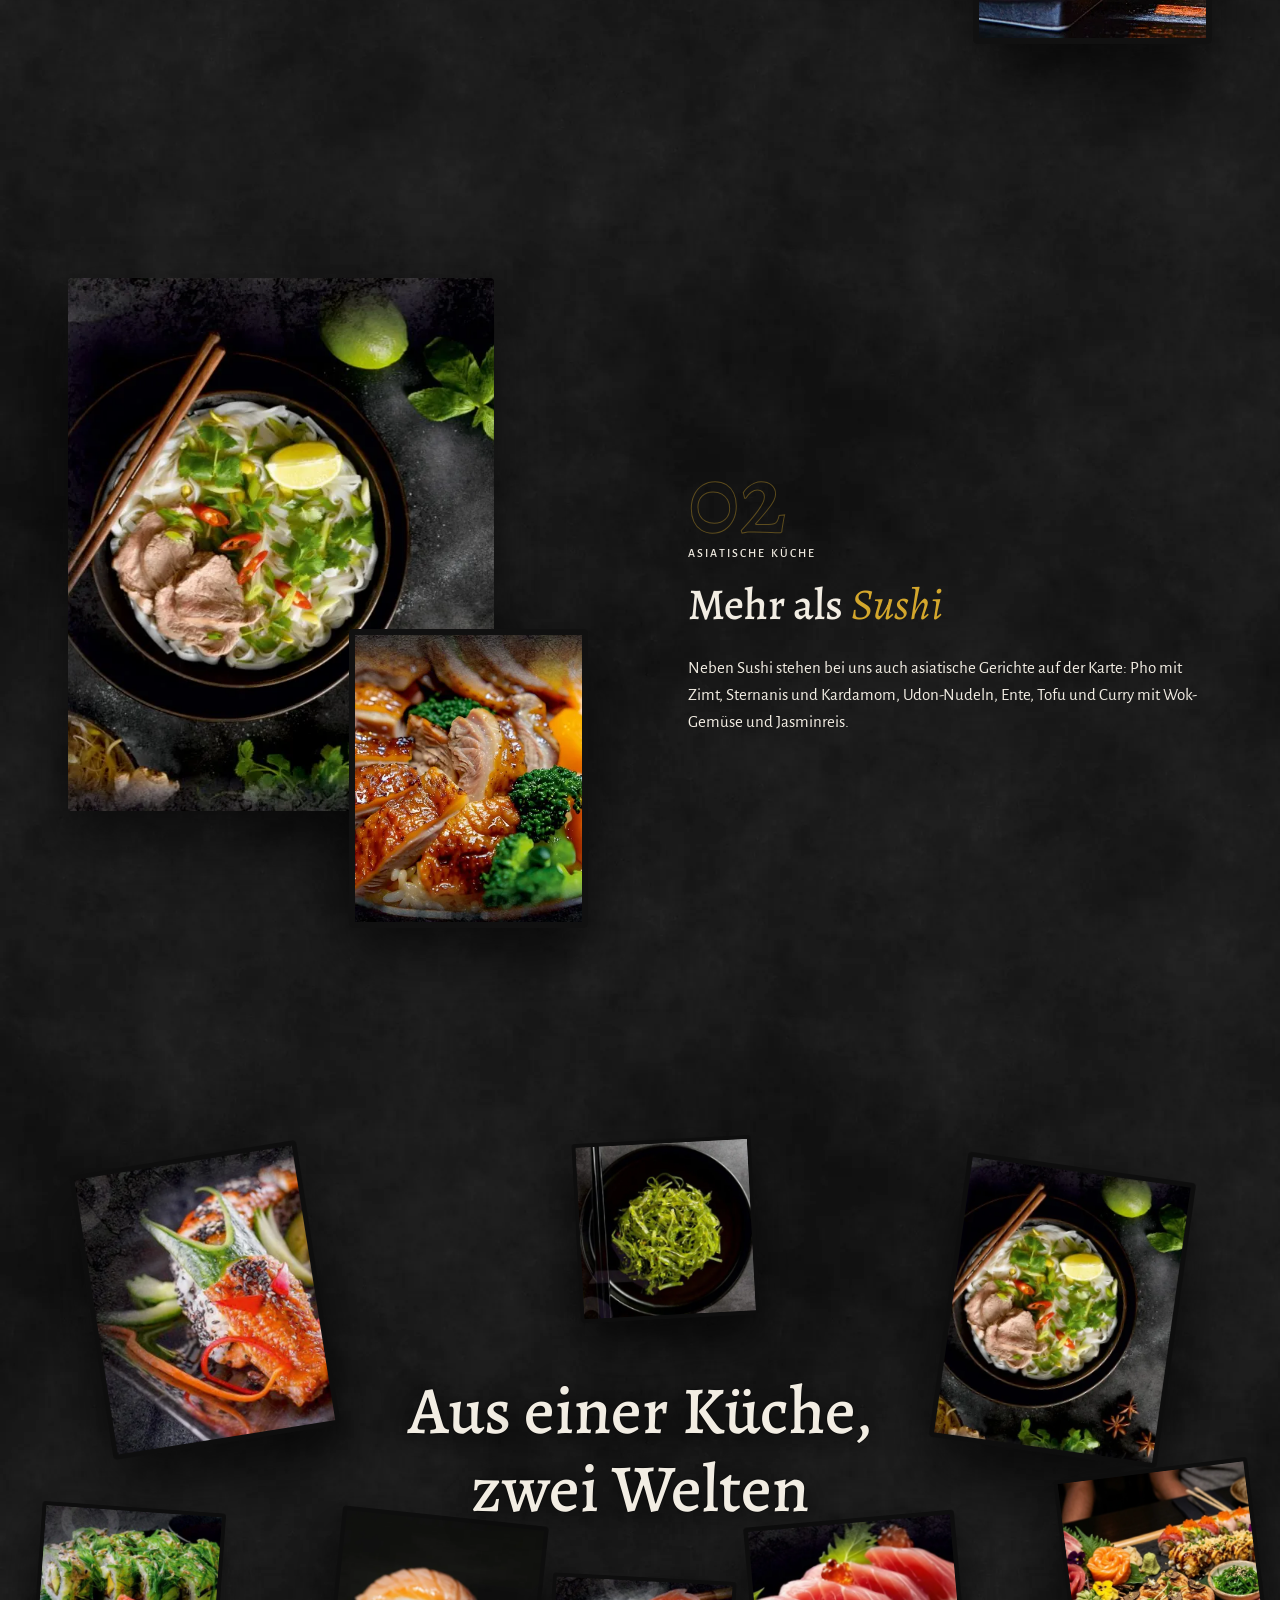
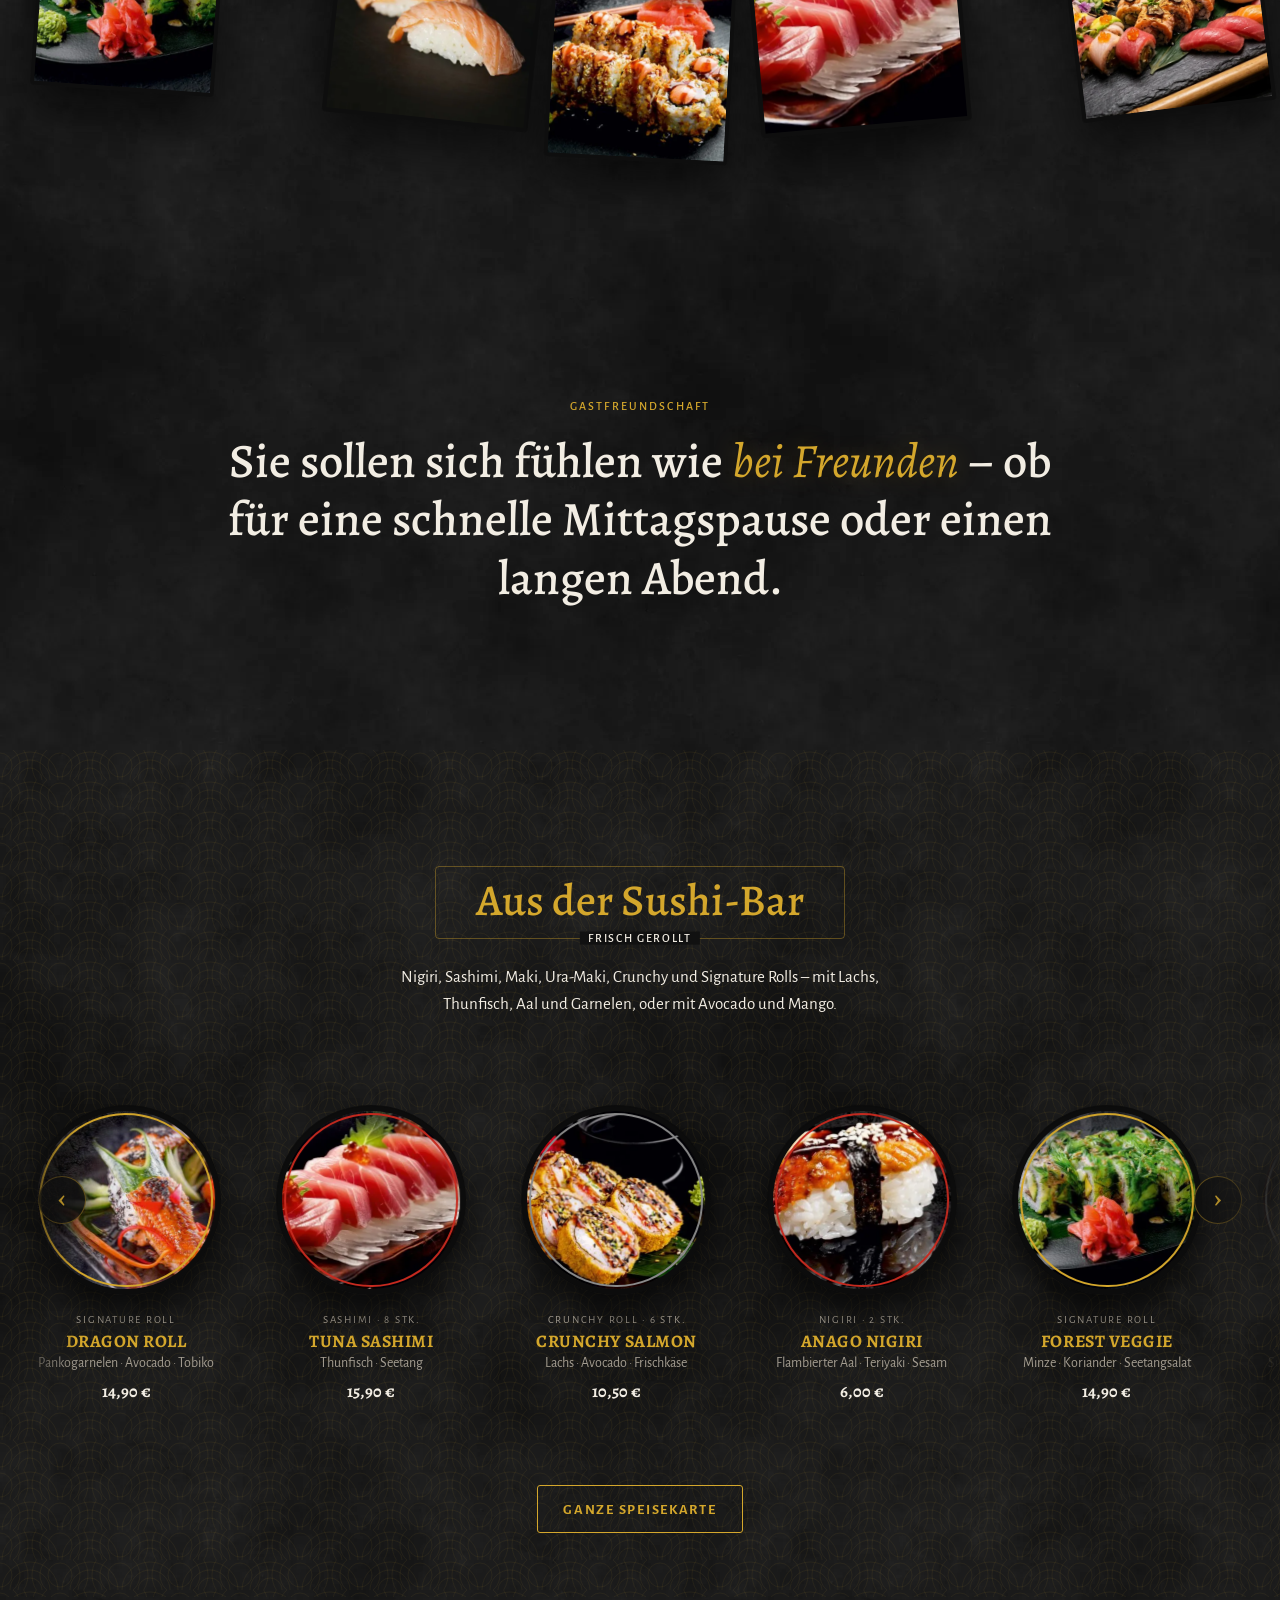
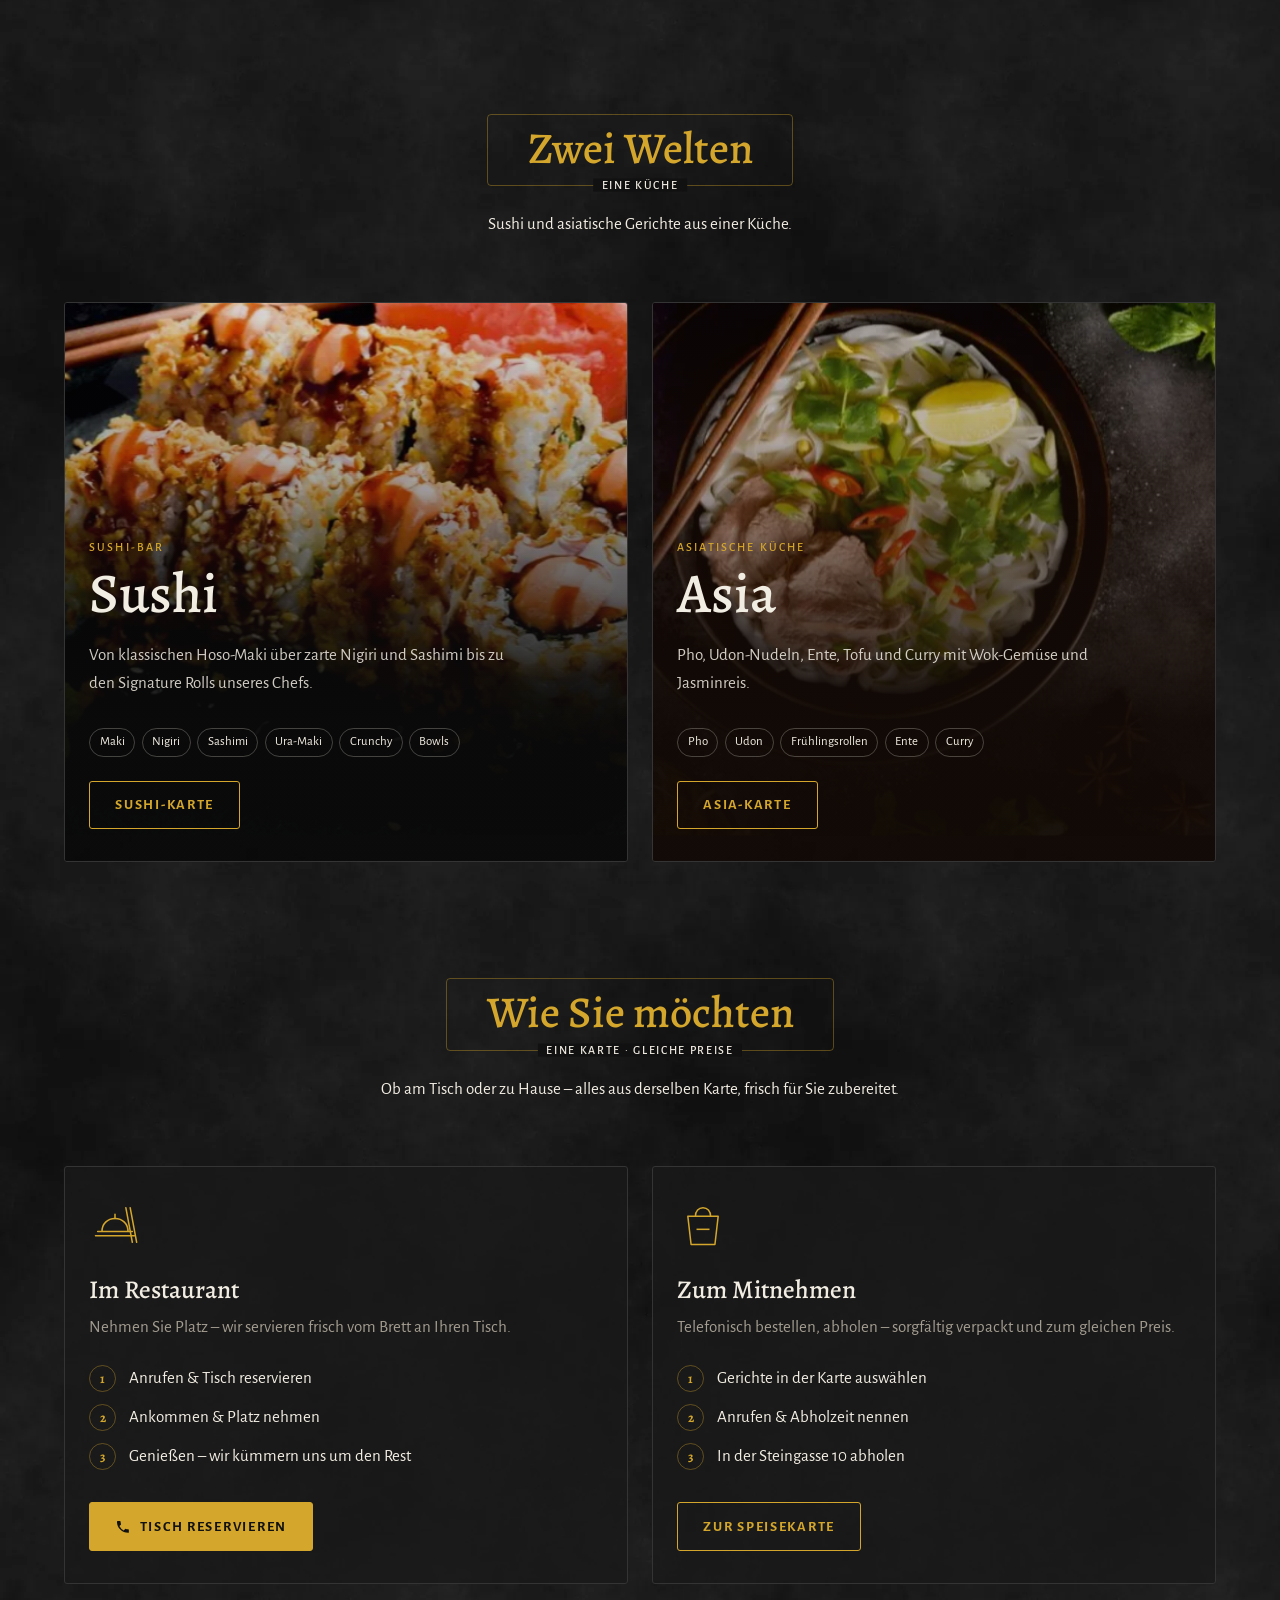
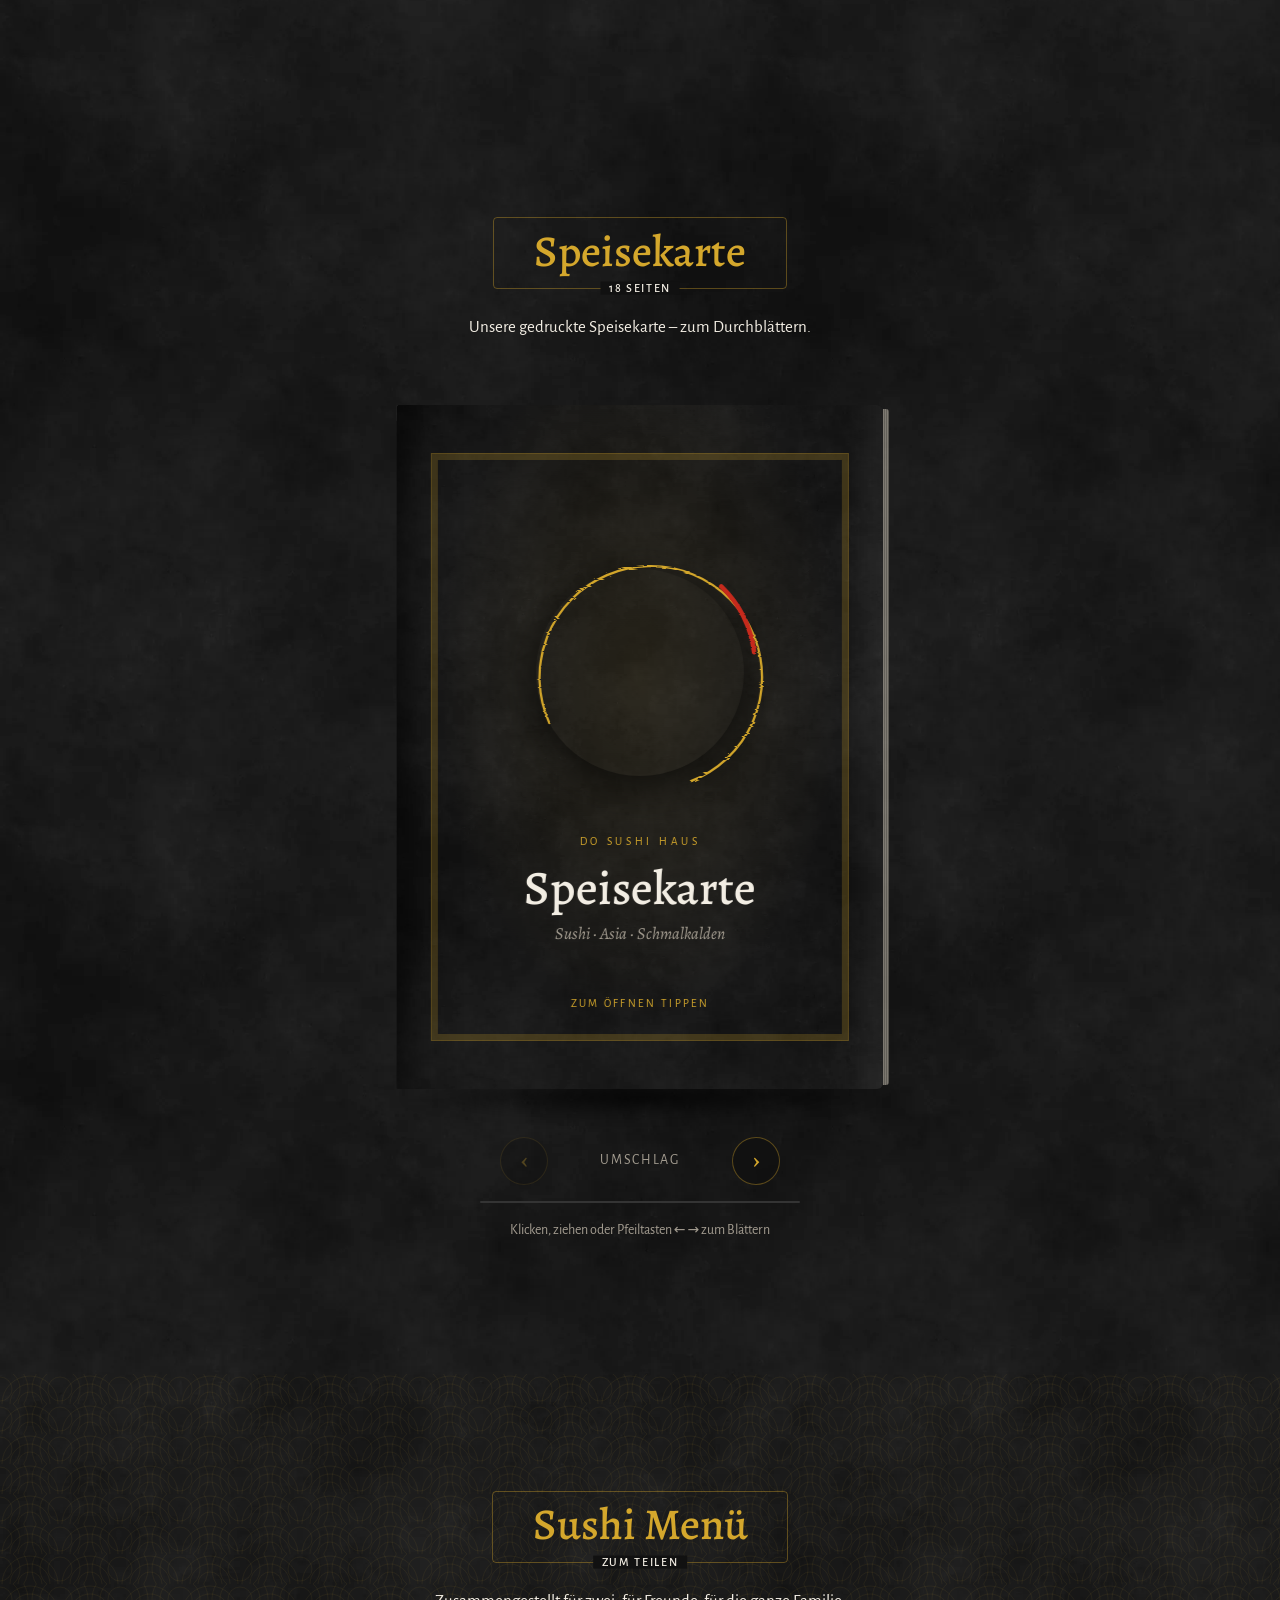
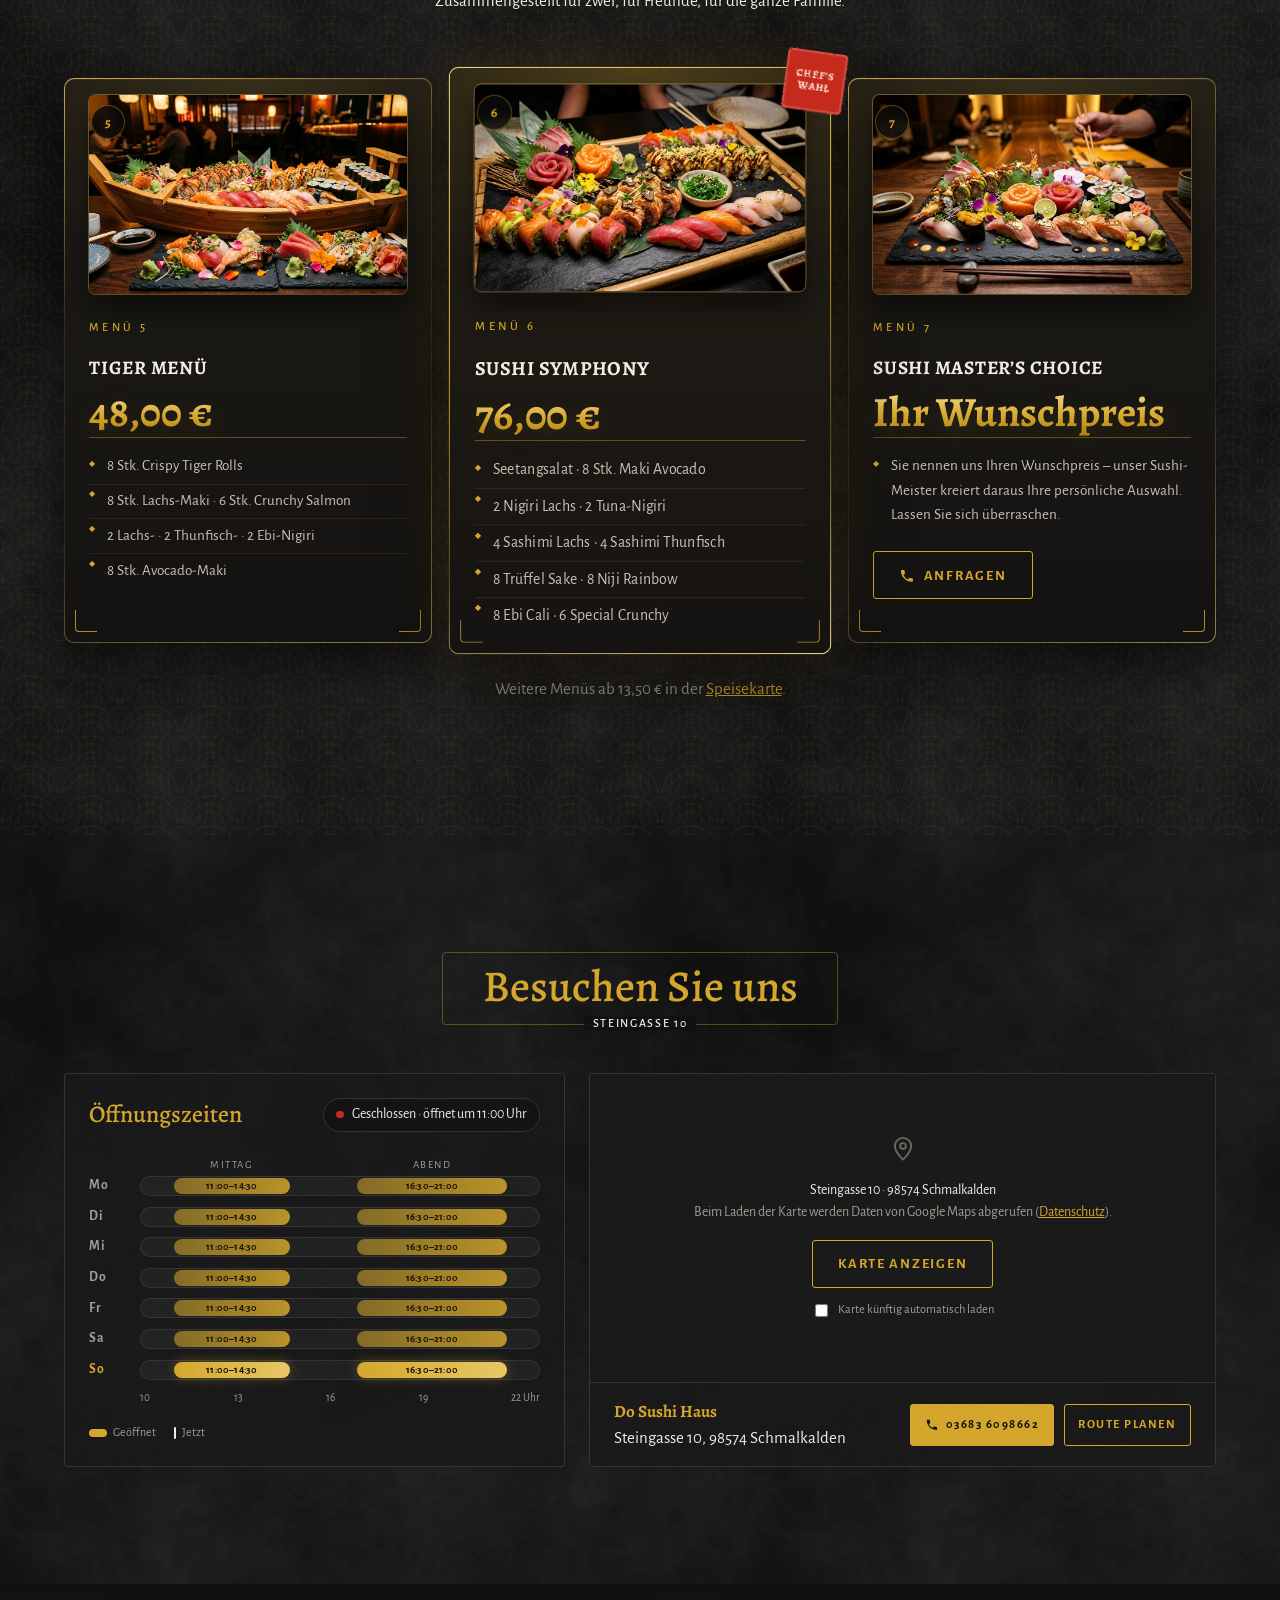
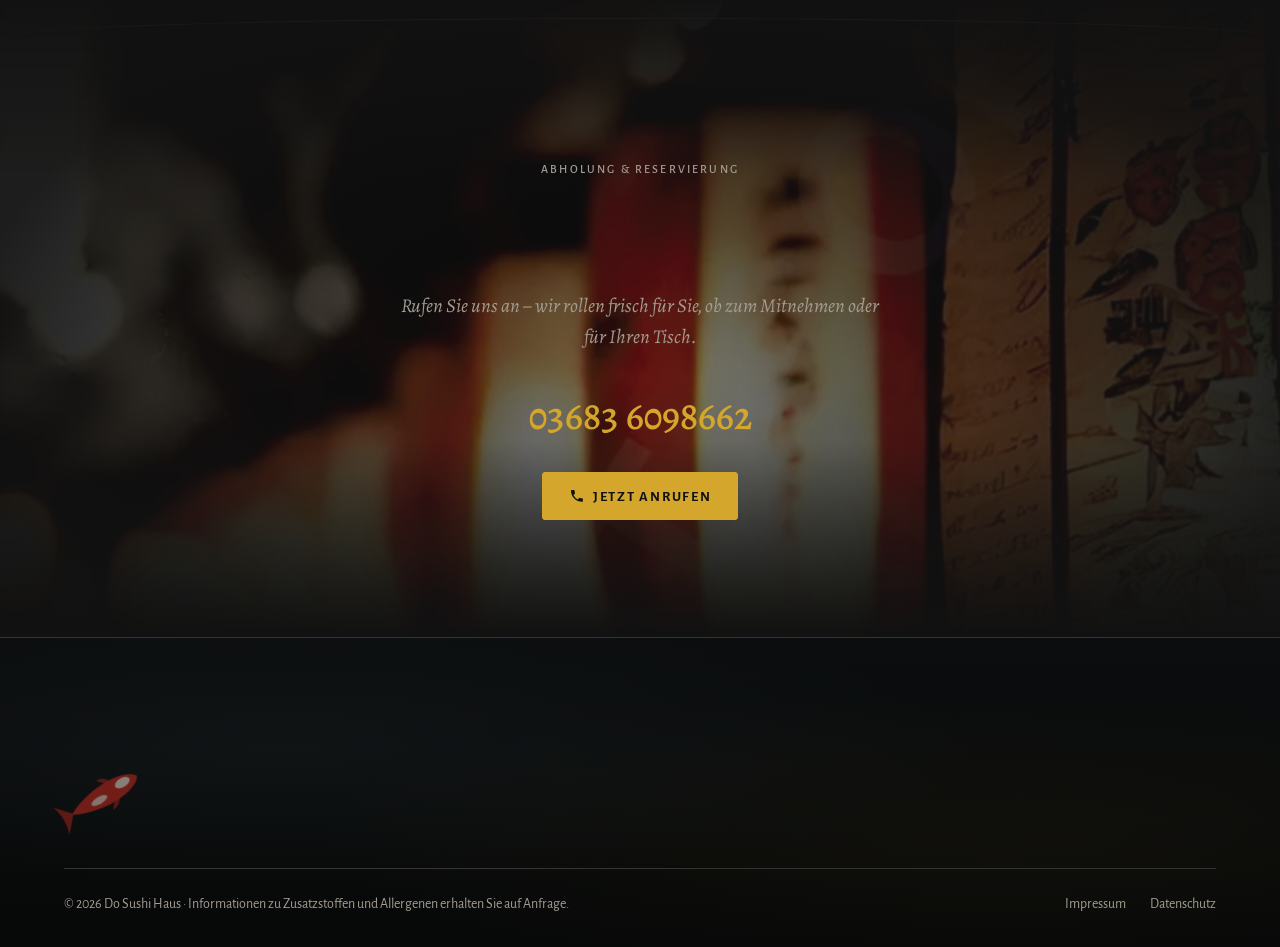
==== commit 36f3a246: "refactor: update Ebi Temptation description and pricing details across menu pages" ====
--- a/index.html
+++ b/index.html
@@ -284,7 +284,7 @@
         <article class="plate"><div class="plate__dish"><img src="assets/img/belt/forest-veggie.webp" alt="Forest Veggie" loading="lazy" draggable="false"></div><p class="plate__kicker">Signature Roll</p><h3 class="plate__name">Forest Veggie</h3><p class="plate__meta">Minze · Koriander · Seetangsalat</p><p class="plate__price">14,90 €</p></article>
         <article class="plate" style="--plate:#8a8a8a"><div class="plate__dish"><img src="assets/img/belt/fresh-bowl.webp" alt="Lachs flambiert" loading="lazy" draggable="false"></div><p class="plate__kicker">Fresh Bowl</p><h3 class="plate__name">Lachs flambiert</h3><p class="plate__meta">Sushi-Reis · Avocado · Edamame</p><p class="plate__price">13,90 €</p></article>
         <article class="plate"><div class="plate__dish"><img src="assets/img/belt/tuna-maki.webp" alt="Tuna Maki" loading="lazy" draggable="false"></div><p class="plate__kicker">Hoso-Maki · 8 Stk.</p><h3 class="plate__name">Tuna Maki</h3><p class="plate__meta">Thunfisch</p><p class="plate__price">5,90 €</p></article>
-        <article class="plate" style="--plate:#8a8a8a"><div class="plate__dish"><img src="assets/img/belt/ebi-temptation.webp" alt="Ebi Temptation" loading="lazy" draggable="false"></div><p class="plate__kicker">Vorspeise</p><h3 class="plate__name">Ebi Temptation</h3><p class="plate__meta">Panko-Großgarnelen auf Salat</p><p class="plate__price">8,00 €</p></article>
+        <article class="plate" style="--plate:#8a8a8a"><div class="plate__dish"><img src="assets/img/belt/ebi-temptation.webp" alt="Ebi Temptation" loading="lazy" draggable="false"></div><p class="plate__kicker">Vorspeise</p><h3 class="plate__name">Ebi Temptation</h3><p class="plate__meta">Panko-Garnelen auf Seetang mit Soße</p><p class="plate__price">8,00 €</p></article>
         <article class="plate" style="--plate:var(--koi)"><div class="plate__dish"><img src="assets/img/belt/sake-sashimi.webp" alt="Sake Sashimi" loading="lazy" draggable="false"></div><p class="plate__kicker">Sashimi · 8 Stk.</p><h3 class="plate__name">Sake Sashimi</h3><p class="plate__meta">Schottischer Lachs · Seetang</p><p class="plate__price">14,90 €</p></article>
         <article class="plate" style="--plate:#8a8a8a"><div class="plate__dish"><img src="assets/img/belt/special-crunchy.webp" alt="Special Crunchy" loading="lazy" draggable="false"></div><p class="plate__kicker">Crunchy Roll · 6 Stk.</p><h3 class="plate__name">Special Crunchy</h3><p class="plate__meta">Surimi · Lachs · Thunfisch · Garnelen</p><p class="plate__price">15,90 €</p></article>
         <article class="plate" style="--plate:var(--koi)"><div class="plate__dish"><img src="assets/img/belt/ebi-nigiri.webp" alt="Ebi Nigiri" loading="lazy" draggable="false"></div><p class="plate__kicker">Nigiri · 2 Stk.</p><h3 class="plate__name">Ebi Nigiri</h3><p class="plate__meta">Garnelen</p><p class="plate__price">5,00 €</p></article>
